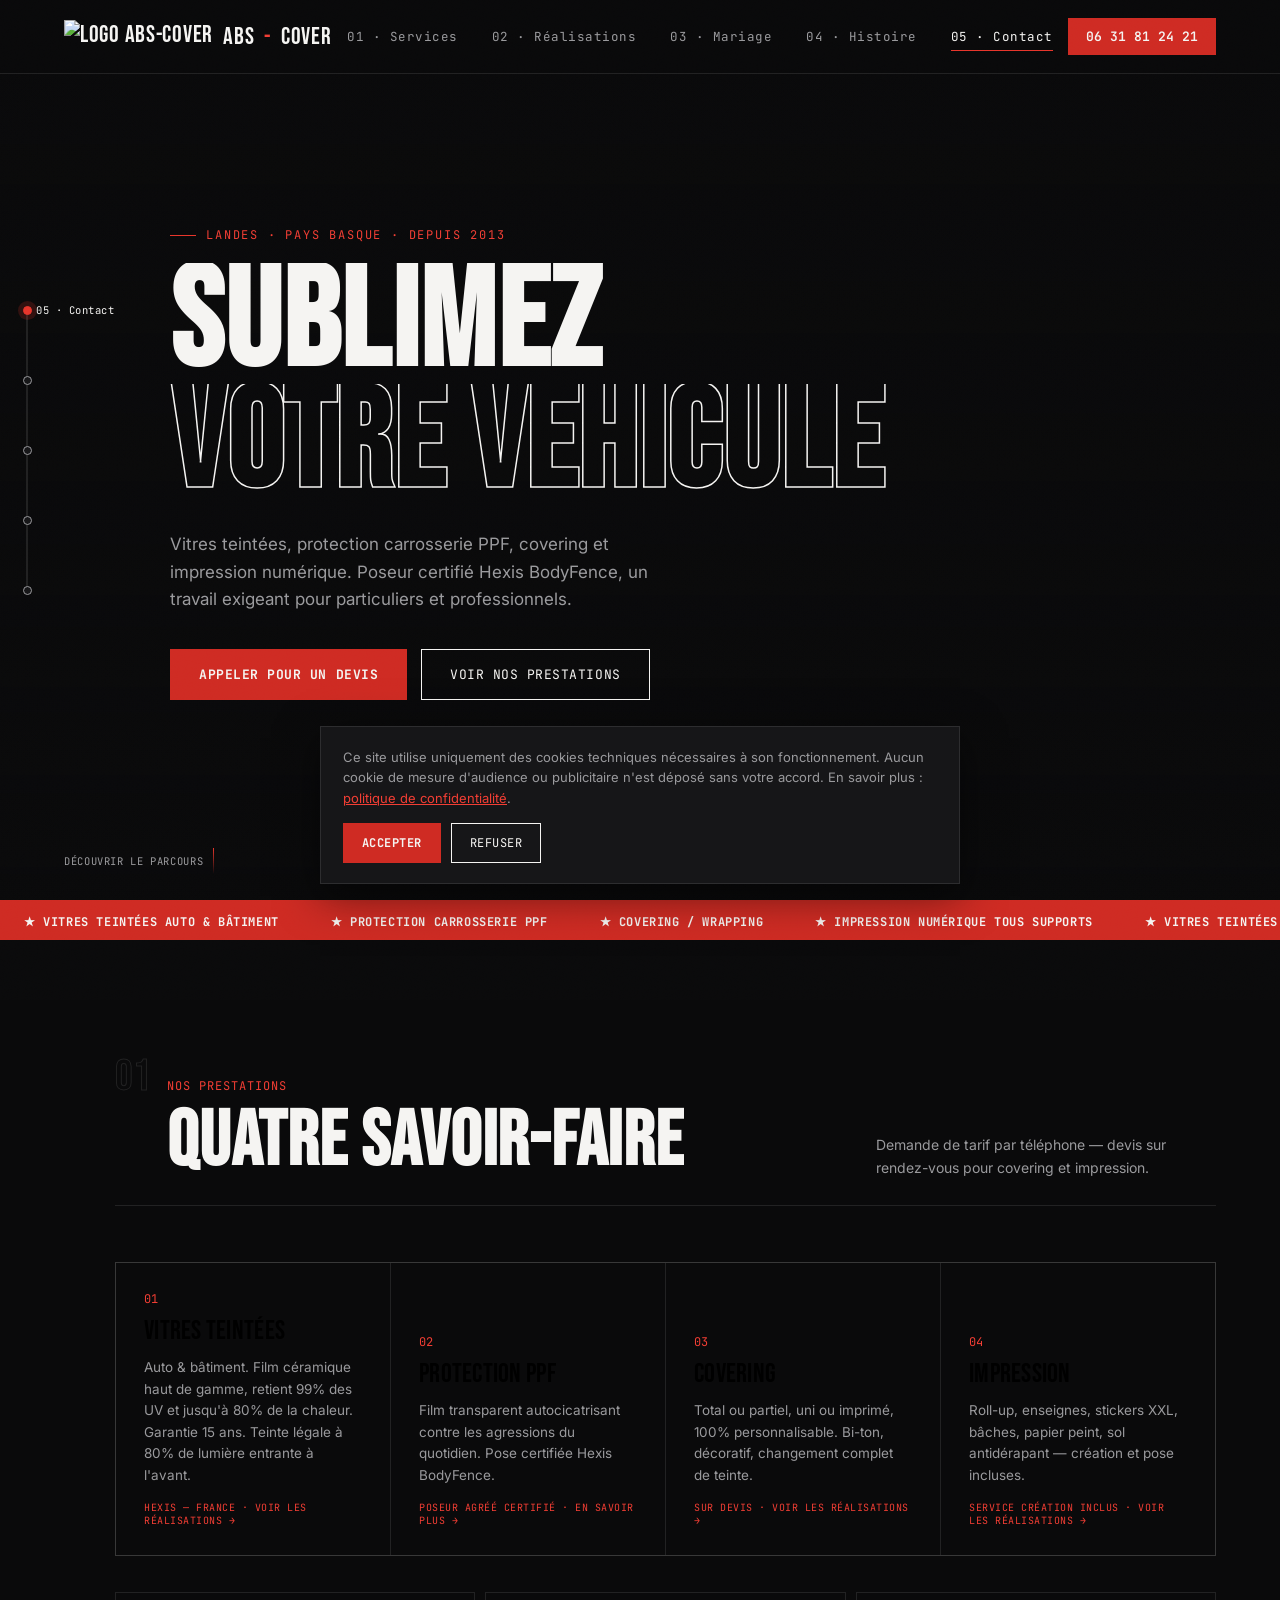
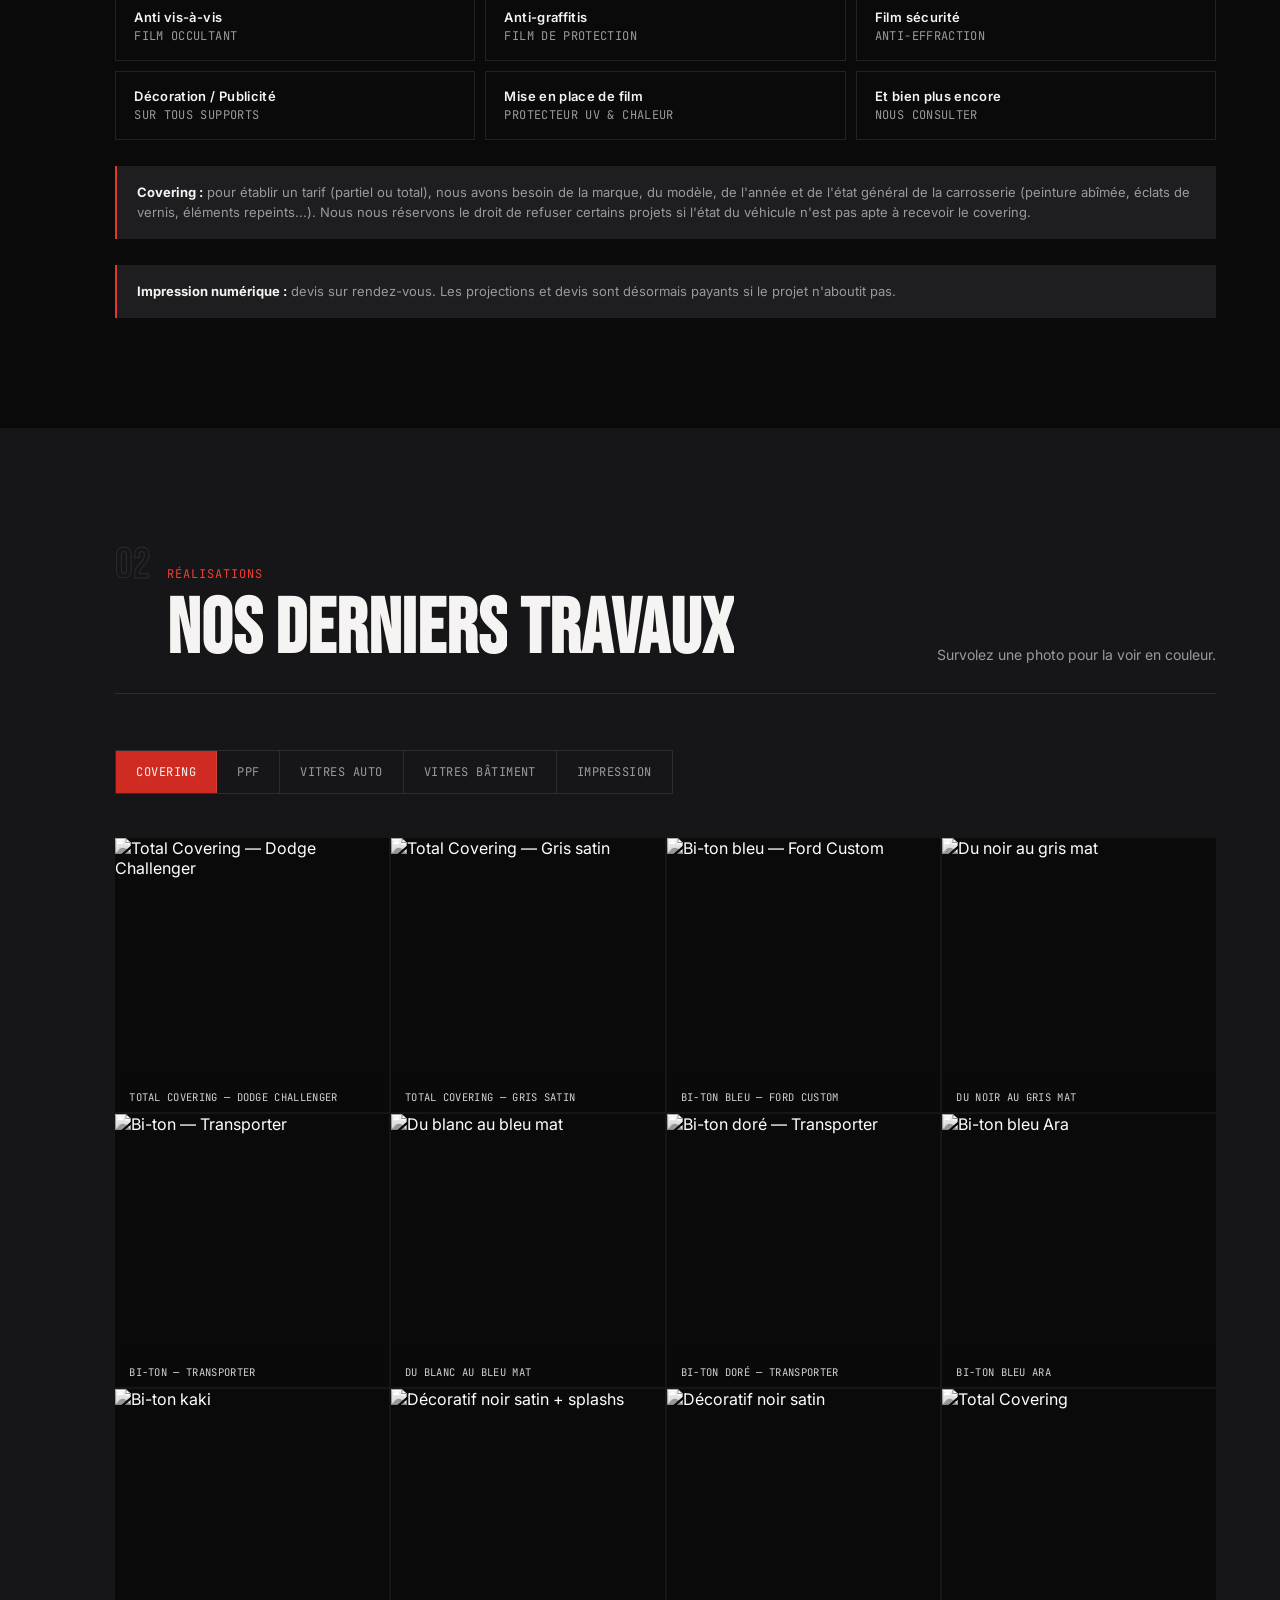
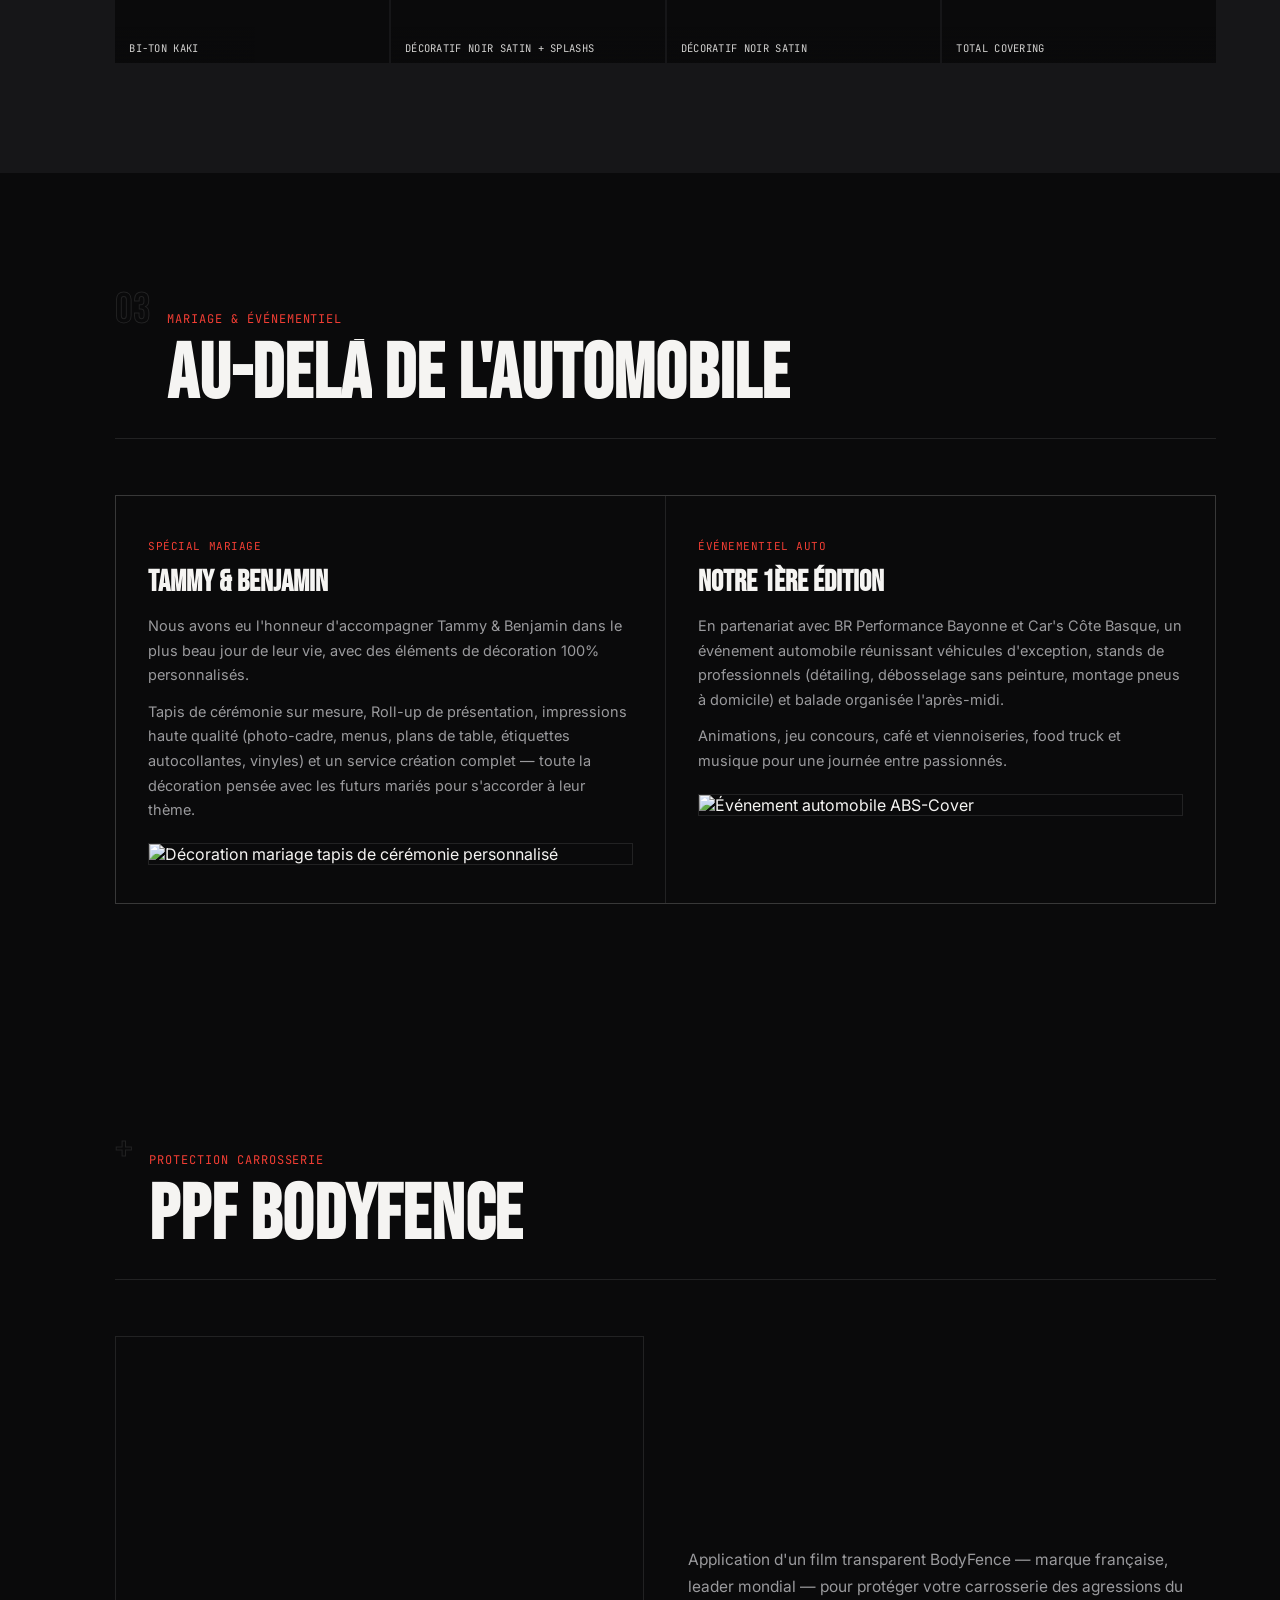
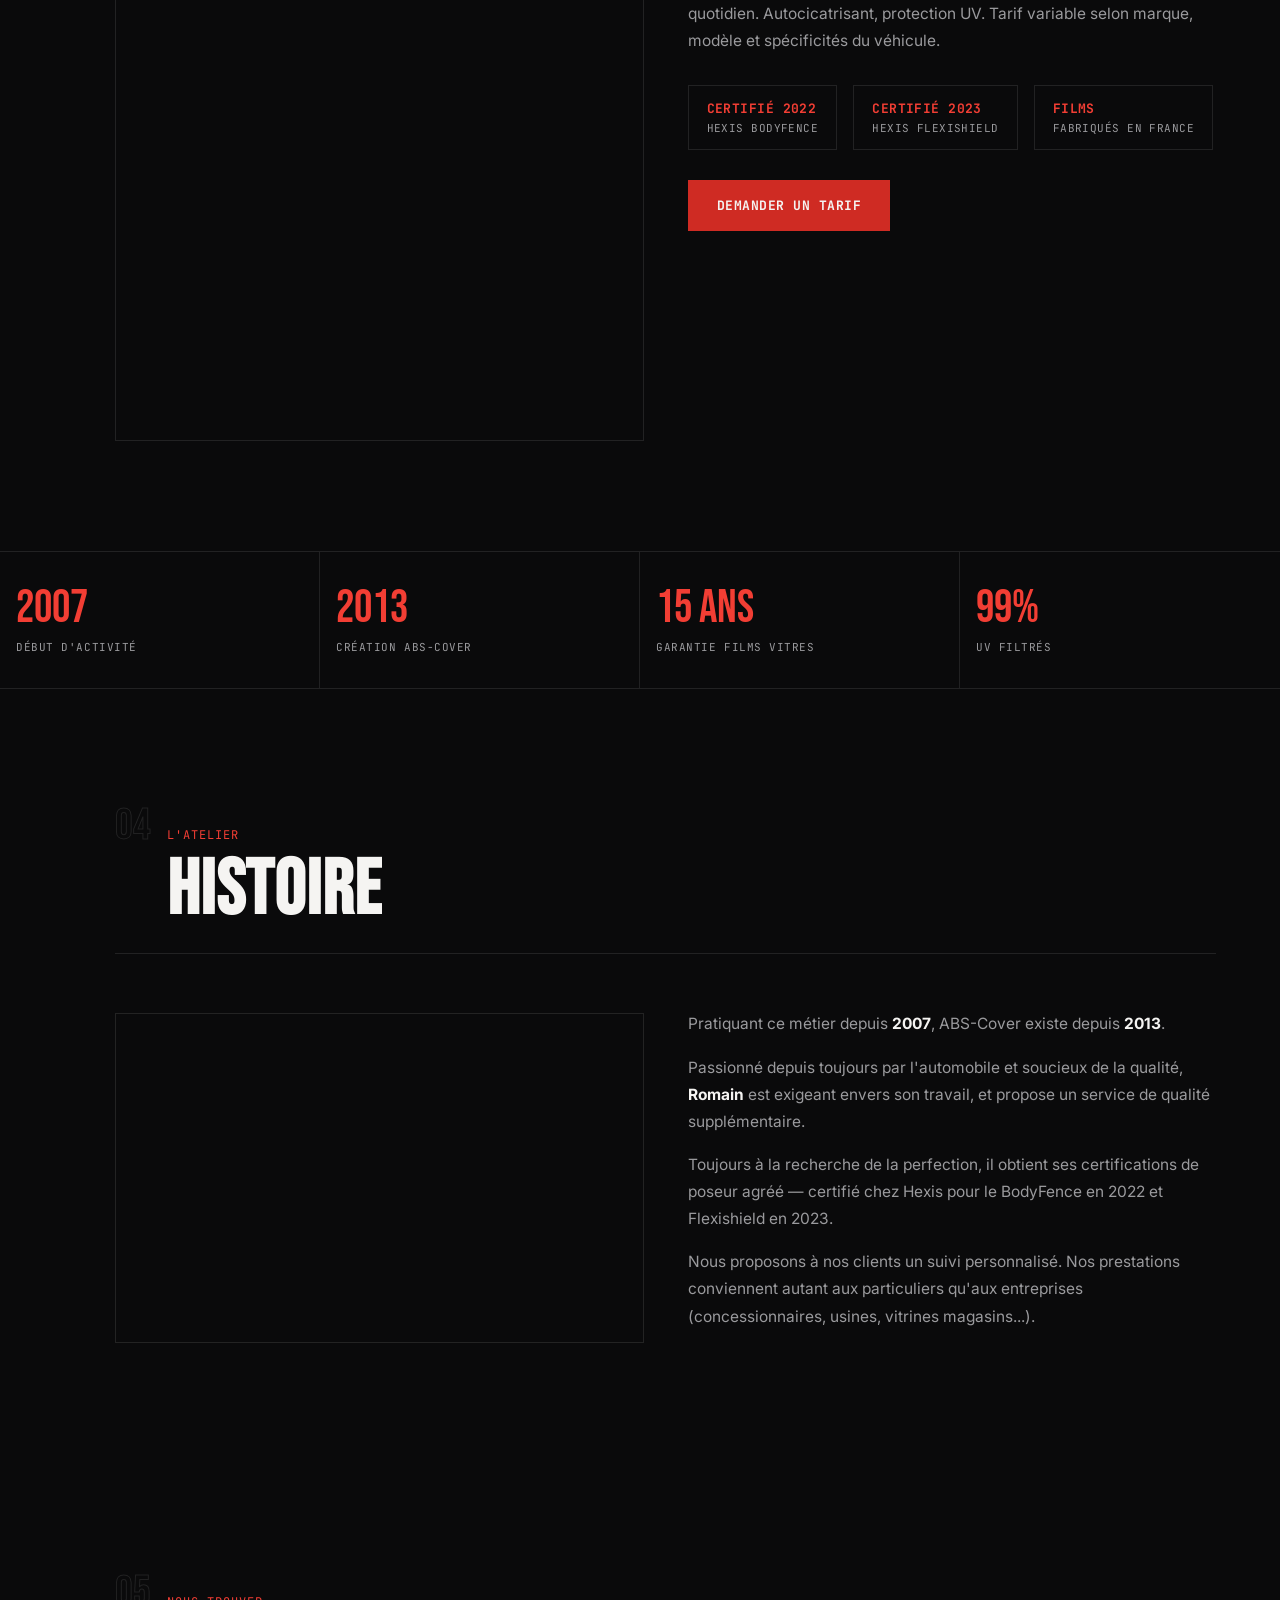
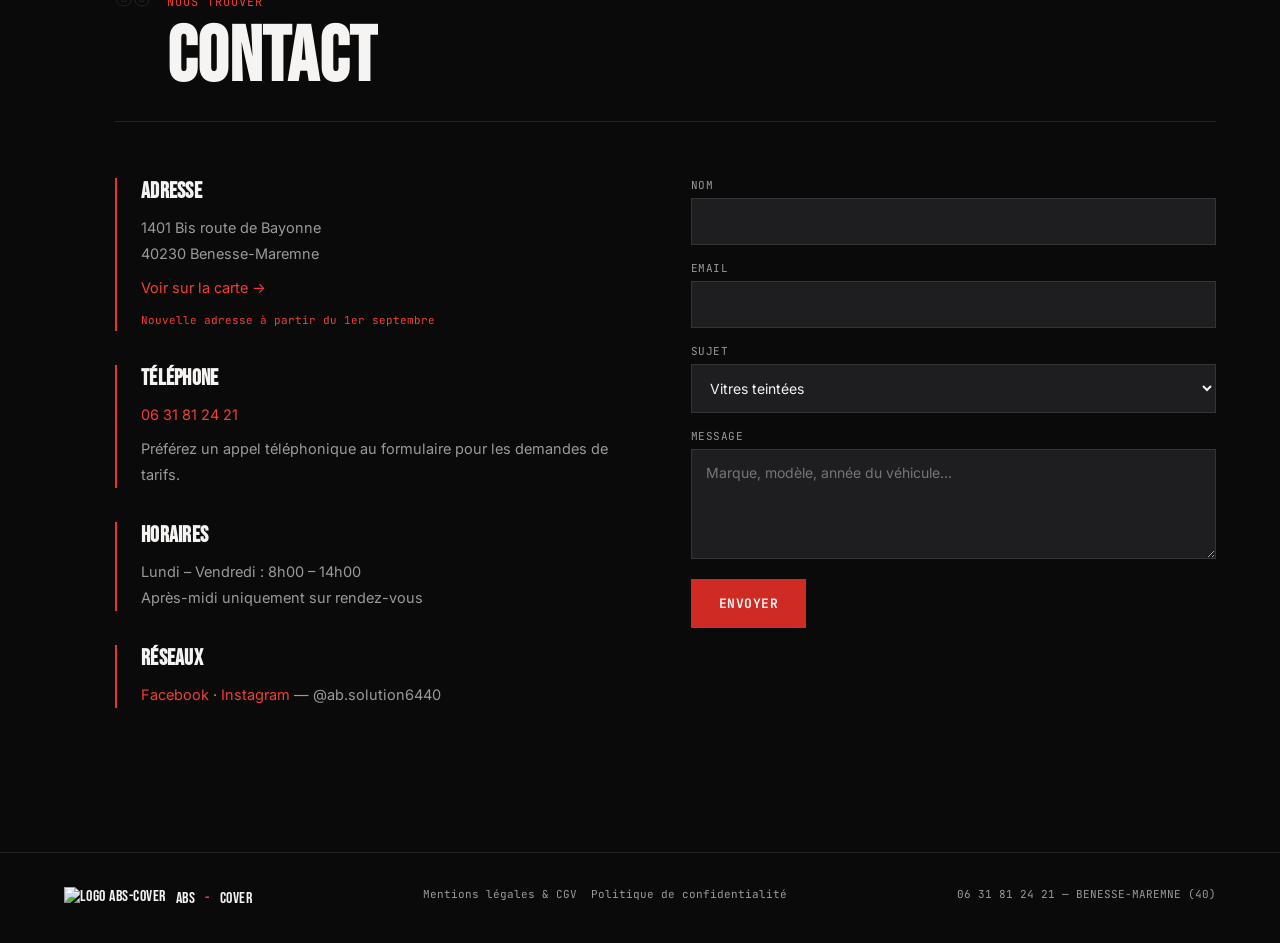
==== index.html @ 4df61b78 "Durcit la lightbox contre un index corrompu (trouve via test d'intrusion Test actif mene sur le site" ====
<!DOCTYPE html>
<html lang="fr">
<head>
<meta charset="UTF-8">
<meta name="viewport" content="width=device-width, initial-scale=1.0">
<title>ABS-Cover — Vitres teintées, PPF, Covering | Pays Basque & Landes</title>
<meta name="description" content="Vitres teintées auto & bâtiment, protection carrosserie PPF certifiée Hexis BodyFence, covering et impression numérique à Benesse-Maremne. Devis par téléphone au 06 31 81 24 21.">

<!-- Favicons — logo ABS-Cover redimensionné via le CDN Wix existant -->
<link rel="icon" type="image/png" sizes="32x32" href="https://static.wixstatic.com/media/81cf68_ae1e26dc3cd947c29bb7d9cc4702fef4~mv2.png/v1/fill/w_32,h_32,q_90,enc_avif,quality_auto/favicon-32.png">
<link rel="icon" type="image/png" sizes="16x16" href="https://static.wixstatic.com/media/81cf68_ae1e26dc3cd947c29bb7d9cc4702fef4~mv2.png/v1/fill/w_16,h_16,q_90,enc_avif,quality_auto/favicon-16.png">
<link rel="apple-touch-icon" sizes="180x180" href="https://static.wixstatic.com/media/81cf68_ae1e26dc3cd947c29bb7d9cc4702fef4~mv2.png/v1/fill/w_180,h_180,q_90,enc_avif,quality_auto/apple-touch-icon.png">
<link rel="shortcut icon" href="https://static.wixstatic.com/media/81cf68_ae1e26dc3cd947c29bb7d9cc4702fef4~mv2.png/v1/fill/w_32,h_32,q_90,enc_avif,quality_auto/favicon-32.png">

<!-- Open Graph / partage réseaux sociaux -->
<meta property="og:type" content="website">
<meta property="og:site_name" content="ABS-Cover">
<meta property="og:title" content="ABS-Cover — Vitres teintées, PPF, Covering | Pays Basque & Landes">
<meta property="og:description" content="Vitres teintées auto & bâtiment, protection carrosserie PPF certifiée Hexis BodyFence, covering et impression numérique à Benesse-Maremne.">
<meta property="og:image" content="https://static.wixstatic.com/media/81cf68_bcb078de360f4faebc8554a7d84950ea~mv2.jpg/v1/fill/w_1200,h_630,q_80,enc_avif,quality_auto/81cf68_bcb078de360f4faebc8554a7d84950ea~mv2.jpg">
<meta property="og:url" content="https://www.abs-cover.com/">
<meta property="og:locale" content="fr_FR">
<meta name="twitter:card" content="summary_large_image">
<meta name="twitter:title" content="ABS-Cover — Vitres teintées, PPF, Covering | Pays Basque & Landes">
<meta name="twitter:description" content="Vitres teintées auto & bâtiment, protection carrosserie PPF certifiée Hexis BodyFence, covering et impression numérique à Benesse-Maremne.">
<meta name="twitter:image" content="https://static.wixstatic.com/media/81cf68_bcb078de360f4faebc8554a7d84950ea~mv2.jpg/v1/fill/w_1200,h_630,q_80,enc_avif,quality_auto/81cf68_bcb078de360f4faebc8554a7d84950ea~mv2.jpg">

<link rel="preconnect" href="https://fonts.googleapis.com">
<link href="https://fonts.googleapis.com/css2?family=Bebas+Neue&family=Inter:wght@400;500;600;700;800&family=JetBrains+Mono:wght@400;500&display=swap" rel="stylesheet">

<!-- PWA — installable sur l'écran d'accueil (utile pour les clients réguliers) -->
<link rel="manifest" href="manifest.json">
<meta name="theme-color" content="#0a0a0b">
<meta name="apple-mobile-web-app-capable" content="yes">
<meta name="apple-mobile-web-app-status-bar-style" content="black-translucent">
<meta name="apple-mobile-web-app-title" content="ABS-Cover">

<!-- Données structurées — fiche entreprise exploitable par Google -->
<script type="application/ld+json">
{
  "@context": "https://schema.org",
  "@type": "AutomotiveBusiness",
  "name": "ABS-Cover",
  "image": "https://static.wixstatic.com/media/81cf68_bcb078de360f4faebc8554a7d84950ea~mv2.jpg",
  "url": "https://www.abs-cover.com/",
  "telephone": "+33631812421",
  "description": "Vitres teintées auto & bâtiment, protection carrosserie PPF certifiée Hexis BodyFence, covering et impression numérique à Benesse-Maremne.",
  "address": {
    "@type": "PostalAddress",
    "streetAddress": "1401 Bis route de Bayonne",
    "addressLocality": "Benesse-Maremne",
    "postalCode": "40230",
    "addressCountry": "FR"
  },
  "openingHoursSpecification": [
    {
      "@type": "OpeningHoursSpecification",
      "dayOfWeek": ["Monday", "Tuesday", "Wednesday", "Thursday", "Friday"],
      "opens": "08:00",
      "closes": "14:00"
    }
  ],
  "sameAs": [
    "https://www.facebook.com/Ab.solution6440",
    "https://www.instagram.com/ab.solution6440/"
  ]
}
</script>

<style>
  :root{
    --black:#0a0a0b; --carbon:#161618; --panel:#1e1e21;
    --white:#f5f4f2; --grey:#9a9a9d;
    --line:rgba(245,244,242,0.1);
    --accent:#e8352b;
    /* Variantes WCAG AA (4.5:1) du rouge de marque, pour le texte et les
       fonds pleins où #e8352b seul est trop clair/trop sombre selon le cas. */
    --accent-text:#f23e34;
    --accent-solid:#cf2b23;
  }
  *{margin:0;padding:0;box-sizing:border-box;}
  html{scroll-behavior:smooth;}
  body{background:var(--black); color:var(--white); font-family:'Inter',sans-serif; -webkit-font-smoothing:antialiased;}
  ::selection{background:var(--accent); color:var(--white);}
  img{display:block; max-width:100%;}
  .mono{font-family:'JetBrains Mono',monospace;}

  header{
    position:fixed; top:0; left:0; right:0; z-index:100;
    display:flex; justify-content:space-between; align-items:center;
    padding:18px 5%; background:rgba(10,10,11,0.85); backdrop-filter:blur(10px);
    border-bottom:1px solid var(--line);
  }
  .logo{font-family:'Bebas Neue',sans-serif; font-size:24px; letter-spacing:0.03em; color:var(--white); text-transform:uppercase; display:flex; align-items:center; gap:10px;}
  .logo img{height:34px; width:auto; display:block;}
  .logo span{color:var(--accent-text);}
  nav{display:none; gap:6px; align-items:center;}
  nav a{color:var(--grey); text-decoration:none; font-size:12.5px; font-family:'JetBrains Mono',monospace; letter-spacing:0.04em; padding:8px 14px; position:relative; transition:color .2s ease;}
  nav a::after{content:''; position:absolute; left:14px; right:14px; bottom:2px; height:1px; background:var(--accent); transform:scaleX(0); transition:transform .25s ease; transform-origin:left;}
  nav a:hover{color:var(--white);}
  nav a.active{color:var(--white);}
  nav a.active::after{transform:scaleX(1);}
  @media(min-width:860px){nav{display:flex;}}
  .call-btn{font-family:'JetBrains Mono',monospace; font-size:13px; text-decoration:none; color:var(--white); background:var(--accent-solid); padding:10px 18px; font-weight:600; display:inline-flex; align-items:center; gap:8px;}
  .call-icon{display:none; width:16px; height:16px; flex-shrink:0;}

  /* ===== ROUTE / PARCOURS — rail vertical fixe ===== */
  .route-rail{
    position:fixed; left:26px; top:50%; transform:translateY(-50%); z-index:90;
    display:none; flex-direction:column; align-items:center; gap:0;
  }
  @media(min-width:1080px){.route-rail{display:flex;}}
  .route-track{position:relative; width:2px; height:280px; background:var(--line);}
  .route-fill{position:absolute; top:0; left:0; width:2px; height:0%; background:var(--accent); transition:height .1s linear;}
  .route-stop{
    position:absolute; left:50%; transform:translate(-50%,-50%); width:34px; height:34px;
    display:flex; align-items:center; justify-content:center; z-index:2; cursor:pointer; border:none; background:none; padding:0;
  }
  .route-stop .dot{width:9px; height:9px; border-radius:50%; background:var(--carbon); border:1.5px solid var(--grey); transition:all .3s ease;}
  .route-stop:hover .dot{border-color:var(--white);}
  .route-stop.active .dot{background:var(--accent); border-color:var(--accent); box-shadow:0 0 0 5px rgba(232,53,43,0.18);}
  .route-label{
    position:absolute; left:26px; top:50%; transform:translateY(-50%); white-space:nowrap;
    font-family:'JetBrains Mono',monospace; font-size:10.5px; color:var(--grey); letter-spacing:0.05em;
    opacity:0; transition:opacity .25s ease;
  }
  .route-stop.active .route-label{opacity:1; color:var(--white);}
  .route-stop:nth-child(1){top:0%;} .route-stop:nth-child(2){top:25%;} .route-stop:nth-child(3){top:50%;} .route-stop:nth-child(4){top:75%;} .route-stop:nth-child(5){top:100%;}

  /* ===== HERO — Ken Burns ===== */
  .hero{
    min-height:100vh; position:relative; display:flex; align-items:flex-end; overflow:hidden;
  }
  .hero-bg{
    position:absolute; inset:-4%; z-index:0;
    background-image:linear-gradient(180deg, rgba(10,10,11,0.15) 0%, rgba(10,10,11,0.55) 60%, rgba(10,10,11,0.98) 100%),
      url('https://static.wixstatic.com/media/81cf68_bcb078de360f4faebc8554a7d84950ea~mv2.jpg/v1/fill/w_1600,h_1000,q_80,enc_avif,quality_auto/81cf68_bcb078de360f4faebc8554a7d84950ea~mv2.jpg');
    background-size:cover; background-position:center 38%;
    animation:kenburns 26s ease-in-out infinite alternate;
    will-change:transform;
  }
  @keyframes kenburns{from{transform:scale(1);} to{transform:scale(1.09);}}
  .hero-content{position:relative; z-index:3; padding:0 5% 90px; width:100%;}
  .hero-eyebrow{font-family:'JetBrains Mono',monospace; font-size:12px; color:var(--accent-text); letter-spacing:0.15em; text-transform:uppercase; margin-bottom:20px; display:flex; align-items:center; gap:10px;}
  .hero-eyebrow::before{content:''; width:26px; height:1px; background:var(--accent);}
  h1{font-family:'Bebas Neue',sans-serif; font-size:clamp(56px,11vw,150px); line-height:0.86; letter-spacing:0.01em; max-width:960px; overflow:hidden;}
  h1 .line{display:block; overflow:hidden;}
  h1 .line span{display:block; transform:translateY(110%); animation:riseUp 0.9s cubic-bezier(.16,.8,.3,1) forwards;}
  h1 .line:nth-child(2) span{animation-delay:0.14s; color:transparent; -webkit-text-stroke:1.5px var(--white);}
  @keyframes riseUp{to{transform:translateY(0);}}
  .hero-sub{font-size:17px; color:var(--grey); max-width:480px; margin-top:26px; line-height:1.6; opacity:0; animation:fadeUp .8s cubic-bezier(.16,.8,.3,1) forwards; animation-delay:0.5s;}
  .hero-actions{display:flex; gap:14px; margin-top:36px; flex-wrap:wrap; opacity:0; animation:fadeUp .8s cubic-bezier(.16,.8,.3,1) forwards; animation-delay:0.68s;}
  @keyframes fadeUp{from{opacity:0; transform:translateY(16px);} to{opacity:1; transform:none;}}
  .scroll-hint{position:absolute; bottom:26px; left:5%; z-index:3; display:flex; align-items:center; gap:10px; font-family:'JetBrains Mono',monospace; font-size:10.5px; color:var(--grey); text-transform:uppercase; letter-spacing:0.06em;}
  .scroll-hint::after{content:''; width:1px; height:26px; background:linear-gradient(var(--accent), transparent);}

  .btn{font-family:'JetBrains Mono',monospace; font-size:13px; letter-spacing:0.04em; text-transform:uppercase; padding:16px 28px; text-decoration:none; display:inline-block; border:1px solid var(--white); color:var(--white); transition:all .2s ease;}
  .btn.fill{background:var(--accent-solid); border-color:var(--accent-solid); color:var(--white); font-weight:700;}
  .btn.fill:hover{background:var(--white); border-color:var(--white); color:var(--black);}
  .btn:not(.fill):hover{background:var(--white); color:var(--black);}

  .strip{background:var(--accent-solid); color:var(--white); overflow:hidden; white-space:nowrap;}
  .strip-track{display:inline-block; padding:10px 0; animation:scroll 20s linear infinite;}
  .strip-track span{font-family:'JetBrains Mono',monospace; font-weight:700; font-size:12px; letter-spacing:0.05em; margin:0 24px; text-transform:uppercase;}
  @keyframes scroll{from{transform:translateX(0);} to{transform:translateX(-50%);}}

  section{padding:110px 5% 110px 5%; scroll-margin-top:64px;}
  @media(min-width:1080px){section{padding-left:9%;}}
  .head-row{display:flex; justify-content:space-between; align-items:flex-end; gap:20px; flex-wrap:wrap; margin-bottom:56px; border-bottom:1px solid var(--line); padding-bottom:26px;}
  .kicker{font-family:'JetBrains Mono',monospace; font-size:12px; color:var(--accent-text); text-transform:uppercase; letter-spacing:0.08em; margin-bottom:12px; display:flex; align-items:center;}
  .step-tag{font-size:44px; font-family:'Bebas Neue',sans-serif; color:transparent; -webkit-text-stroke:1px var(--line); margin-right:16px; letter-spacing:0;}
  .head-row h2{font-family:'Bebas Neue',sans-serif; font-size:clamp(38px,6vw,80px); letter-spacing:0.01em; line-height:0.95;}
  /* Révélation mot par mot des titres de section — se déclenche en cascade
     avec le fondu du head-row (voir .reveal / .in-view), pas d'observer
     supplémentaire nécessaire. */
  .head-row h2 .word{display:inline-block; overflow:hidden; vertical-align:top;}
  .head-row h2 .word span{display:inline-block; transform:translateY(110%); transition:transform .7s cubic-bezier(.16,.8,.3,1);}
  .head-row.in-view h2 .word span{transform:translateY(0);}
  @media (prefers-reduced-motion: reduce){
    .head-row h2 .word span{transform:none; transition:none;}
  }
  .head-row .sub{color:var(--grey); max-width:340px; font-size:14px; line-height:1.6;}

  /* SERVICES */
  .serv-grid{display:grid; grid-template-columns:1fr; gap:1px; background:var(--line); border:1px solid var(--line);}
  @media(min-width:760px){.serv-grid{grid-template-columns:repeat(4,1fr);}}
  .serv-card{background:var(--black); position:relative; min-height:280px; display:flex; flex-direction:column; justify-content:flex-end; padding:28px; isolation:isolate; overflow:hidden; width:100%; text-align:left; border:none; cursor:pointer; font-family:inherit;}
  .serv-card .sbg{position:absolute; inset:0; z-index:-2; background-size:cover; background-position:center; filter:grayscale(1) contrast(1.1) brightness(0.55); transition:filter .5s ease, transform .6s ease;}
  .serv-card:hover .sbg{filter:grayscale(0) contrast(1.05) brightness(0.6); transform:scale(1.05);}
  .serv-card::after{content:''; position:absolute; inset:0; z-index:-1; background:linear-gradient(180deg, rgba(10,10,11,0.1), rgba(10,10,11,0.9));}
  .serv-num{font-family:'JetBrains Mono',monospace; color:var(--accent-text); font-size:12px;}
  .serv-name{font-family:'Bebas Neue',sans-serif; font-size:27px; letter-spacing:0.01em; margin-top:8px;}
  .serv-card p{color:var(--grey); font-size:13.5px; line-height:1.6; margin-top:10px;}
  .serv-tag{font-family:'JetBrains Mono',monospace; font-size:10px; color:var(--accent-text); text-transform:uppercase; letter-spacing:0.05em; margin-top:14px; display:block;}

  /* GALLERY — tabs + duotone qui se révèle en couleur au survol */
  .gallery{background:var(--carbon);}
  .gtabs{display:flex; flex-wrap:wrap; gap:0; margin-bottom:44px; border:1px solid var(--line); width:fit-content;}
  .gtab{font-family:'JetBrains Mono',monospace; font-size:12px; letter-spacing:0.04em; padding:13px 20px; background:none; color:var(--grey); border:none; border-right:1px solid var(--line); text-transform:uppercase; cursor:pointer;}
  .gtab:last-child{border-right:none;}
  .gtab.active{background:var(--accent-solid); color:var(--white);}
  .gtab:hover:not(.active){color:var(--white); background:rgba(245,244,242,0.05);}
  .g-grid{display:grid; grid-template-columns:repeat(2,1fr); gap:2px; transition:opacity .2s ease;}
  @media(min-width:700px){.g-grid{grid-template-columns:repeat(4,1fr);}}
  .g-item{position:relative; aspect-ratio:1; overflow:hidden; background:var(--black); isolation:isolate; cursor:pointer;}
  .g-item img{width:100%; height:100%; object-fit:cover; filter:grayscale(1) contrast(1.15); transition:filter .5s ease, transform .5s ease;}
  .g-item:hover img{filter:grayscale(0) contrast(1.05); transform:scale(1.06);}
  .g-item .g-label{position:absolute; bottom:0; left:0; right:0; padding:14px; background:linear-gradient(0deg, rgba(10,10,11,0.92), transparent); font-family:'JetBrains Mono',monospace; font-size:10.5px; color:var(--white); text-transform:uppercase; letter-spacing:0.03em; transform:translateY(6px); opacity:0.85; transition:transform .3s ease;}
  .g-item:hover .g-label{transform:translateY(0); opacity:1;}

  /* PPF */
  .ppf{display:grid; grid-template-columns:1fr; gap:44px;}
  @media(min-width:900px){.ppf{grid-template-columns:1fr 1fr; align-items:center;}}
  .ppf-photo{aspect-ratio:3/4; background-size:cover; background-position:center; border:1px solid var(--line);}
  .cert-row{display:flex; gap:16px; margin-top:30px; flex-wrap:wrap;}
  .cert{border:1px solid var(--line); padding:14px 18px; font-family:'JetBrains Mono',monospace; font-size:11px; color:var(--grey); text-transform:uppercase; letter-spacing:0.04em;}
  .cert b{color:var(--accent-text); display:block; font-size:13px; margin-bottom:4px;}

  /* HISTOIRE */
  .histoire{display:grid; grid-template-columns:1fr; gap:44px;}
  @media(min-width:900px){.histoire{grid-template-columns:1fr 1fr; align-items:center;}}
  .histoire-photo{aspect-ratio:16/10; background-size:cover; background-position:center; border:1px solid var(--line); filter:grayscale(0.3) contrast(1.05);}
  .histoire p{color:var(--grey); font-size:15.5px; line-height:1.75; margin-bottom:16px;}
  .histoire p b{color:var(--white);}

  /* STATS */
  .stats{display:grid; grid-template-columns:repeat(2,1fr); border-top:1px solid var(--line); border-bottom:1px solid var(--line);}
  @media(min-width:760px){.stats{grid-template-columns:repeat(4,1fr);}}
  .stat{padding:34px 5%; border-right:1px solid var(--line);}
  .stat:last-child{border-right:none;}
  .stat .num{font-family:'Bebas Neue',sans-serif; font-size:46px; color:var(--accent-text); line-height:1;}
  .stat .lbl{font-family:'JetBrains Mono',monospace; font-size:11px; color:var(--grey); text-transform:uppercase; letter-spacing:0.05em; margin-top:8px;}

  /* CONTACT */
  .contact-wrap{display:grid; grid-template-columns:1fr; gap:50px;}
  @media(min-width:900px){.contact-wrap{grid-template-columns:1fr 1fr;}}
  .contact-block{border-left:2px solid var(--accent); padding-left:24px; margin-bottom:34px;}
  .contact-block h3{font-family:'Bebas Neue',sans-serif; font-size:22px; letter-spacing:0.01em; margin-bottom:10px;}
  .contact-block p, .contact-block a{color:var(--grey); font-size:14.5px; line-height:1.8; text-decoration:none;}
  .contact-block a{color:var(--accent-text);}
  form{display:flex; flex-direction:column; gap:16px;}
  label{font-family:'JetBrains Mono',monospace; font-size:11px; text-transform:uppercase; letter-spacing:0.05em; color:var(--grey); display:block; margin-bottom:6px;}
  input, select, textarea{width:100%; border:1px solid var(--line); background:var(--panel); padding:14px; font-family:'Inter',sans-serif; font-size:14px; color:var(--white);}
  input:focus, textarea:focus{outline:1px solid var(--accent);}
  textarea{resize:vertical; min-height:110px;}

  .wed{display:grid; grid-template-columns:1fr; gap:1px; background:var(--line); border:1px solid var(--line);}
  @media(min-width:860px){.wed{grid-template-columns:1fr 1fr;}}
  .wed-card{background:var(--black); padding:38px 32px;}
  .wed-card img{width:100%; border:1px solid var(--line); margin-top:20px; filter:grayscale(0.15);}
  .wed-tag{font-family:'JetBrains Mono',monospace; font-size:11px; color:var(--accent-text); text-transform:uppercase; letter-spacing:0.05em;}
  .wed-card h3{font-family:'Bebas Neue',sans-serif; font-size:30px; margin:10px 0 14px;}
  .wed-card p{color:var(--grey); font-size:14.5px; line-height:1.7; margin-bottom:12px;}

  .note{border-left:2px solid var(--accent); padding:16px 20px; margin-top:26px; background:var(--panel); font-size:13px; color:var(--grey); line-height:1.6;}
  .note b{color:var(--white);}

  .extra-list{display:grid; grid-template-columns:1fr; gap:10px; margin-top:36px;}
  @media(min-width:700px){.extra-list{grid-template-columns:repeat(3,1fr);}}
  .extra-item{border:1px solid var(--line); padding:16px 18px; font-family:'JetBrains Mono',monospace; font-size:12px; color:var(--grey); text-transform:uppercase; letter-spacing:0.03em;}
  .extra-item b{color:var(--white); display:block; font-size:13px; margin-bottom:3px; text-transform:none; font-family:'Inter',sans-serif; font-weight:600;}

  footer{background:var(--black); padding:34px 5%; display:flex; justify-content:space-between; flex-wrap:wrap; gap:10px; font-family:'JetBrains Mono',monospace; font-size:11px; color:var(--grey); border-top:1px solid var(--line);}

  .reveal{opacity:0; transform:translateY(28px); transition:opacity .7s cubic-bezier(.16,.8,.3,1), transform .7s cubic-bezier(.16,.8,.3,1);}
  .reveal.in-view{opacity:1; transform:none;}

  @media (prefers-reduced-motion: reduce){
    .hero-bg{animation:none;}
    h1 .line span, .hero-sub, .hero-actions{animation:none; opacity:1; transform:none;}
    .reveal{opacity:1; transform:none; transition:none;}
  }

  /* ===== Adaptation tactile : le survol n'existe pas au doigt, donc pas de duotone caché ===== */
  @media (pointer: coarse){
    .g-item img{filter:none;}
    .g-item .g-label{transform:none; opacity:1;}
    .serv-card .sbg{filter:grayscale(0) contrast(1.05) brightness(0.55);}
  }

  /* ===== NAVIGATION MOBILE — hamburger + panneau plein écran ===== */
  .burger{display:flex; align-items:center; justify-content:center; width:38px; height:38px; background:none; border:1px solid var(--line); color:var(--white); cursor:pointer;}
  .burger svg{width:16px; height:16px;}
  @media(min-width:860px){.burger{display:none;}}
  .header-actions{display:flex; gap:10px; align-items:center; flex-shrink:0;}
  /* Sous 400px, le numéro en toutes lettres + le logo + le burger ne tiennent
     plus sur une ligne : le bouton d'appel devient une icône seule (taille
     fixe, comme le burger) plutôt que de rétrécir le texte jusqu'à l'illisible
     ou risquer de couper le logo. */
  @media(max-width:400px){
    header{padding:14px 4%;}
    .header-actions{gap:8px;}
    .call-btn{padding:0; width:38px; height:38px; justify-content:center;}
    .call-icon{display:block;}
    .call-text{display:none;}
    .logo{font-size:18px;}
    .logo img{height:26px;}
    .burger{flex-shrink:0;}
  }

  .mobile-panel{
    position:fixed; inset:0; z-index:200; background:var(--black);
    display:flex; flex-direction:column; padding:90px 8% 40px;
    transform:translateX(100%); transition:transform .35s cubic-bezier(.16,.8,.3,1);
  }
  .mobile-panel.open{transform:translateX(0);}
  .mobile-panel a{
    font-family:'Bebas Neue',sans-serif; font-size:34px; color:var(--white); text-decoration:none;
    padding:16px 0; border-bottom:1px solid var(--line); display:flex; align-items:center; gap:16px;
  }
  .mobile-panel a .n{font-family:'JetBrains Mono',monospace; font-size:14px; color:var(--accent-text);}
  .mobile-panel a.active{color:var(--accent-text);}
  .mobile-close{position:absolute; top:18px; right:5%; width:38px; height:38px; background:none; border:1px solid var(--line); color:var(--white); font-size:20px; cursor:pointer;}
  .mobile-panel .call-btn{margin-top:auto; text-align:center;}
  @media(min-width:860px){.mobile-panel{display:none;}}

  /* ===== NAVIGATION MOBILE — barre d'onglets fixe en bas ===== */
  .tabbar{
    display:flex; position:fixed; bottom:0; left:0; right:0; z-index:95;
    background:rgba(10,10,11,0.94); backdrop-filter:blur(10px); border-top:1px solid var(--line);
    padding-bottom:env(safe-area-inset-bottom, 0);
  }
  @media(min-width:860px){.tabbar{display:none;}}
  .tabbar button{
    flex:1; background:none; border:none; color:var(--grey); padding:11px 4px 9px;
    display:flex; flex-direction:column; align-items:center; gap:4px; cursor:pointer;
    font-family:'JetBrains Mono',monospace; font-size:9.5px; text-transform:uppercase; letter-spacing:0.02em;
    position:relative;
  }
  .tabbar button .tick{width:4px; height:4px; border-radius:50%; background:transparent; transition:background .2s ease;}
  .tabbar button.active{color:var(--white);}
  .tabbar button.active .tick{background:var(--accent);}
  body{padding-bottom:56px;}
  @media(min-width:860px){body{padding-bottom:0;}}

  /* ===== LIGHTBOX ===== */
  .lightbox{
    position:fixed; inset:0; z-index:300; background:rgba(10,10,11,0.96);
    display:flex; align-items:center; justify-content:center; padding:24px;
    opacity:0; pointer-events:none; transition:opacity .25s ease;
  }
  .lightbox.open{opacity:1; pointer-events:auto;}
  .lightbox img{max-width:min(90vw, 1100px); max-height:76vh; width:auto; height:auto; border:1px solid var(--line); object-fit:contain;}
  .lightbox-caption{position:absolute; bottom:8%; left:0; right:0; text-align:center; font-family:'JetBrains Mono',monospace; font-size:12px; color:var(--grey); text-transform:uppercase; letter-spacing:0.04em;}
  .lightbox-close{position:absolute; top:24px; right:24px; width:44px; height:44px; background:none; border:1px solid var(--line); color:var(--white); font-size:20px; cursor:pointer;}
  .lightbox-nav{position:absolute; top:50%; transform:translateY(-50%); width:48px; height:48px; background:rgba(245,244,242,0.06); border:1px solid var(--line); color:var(--white); font-size:22px; cursor:pointer; display:flex; align-items:center; justify-content:center;}
  .lightbox-nav:hover{background:var(--accent); border-color:var(--accent);}
  .lightbox-prev{left:16px;} .lightbox-next{right:16px;}
  @media(max-width:640px){
    .lightbox-nav{width:40px; height:40px; font-size:18px;}
    .lightbox-close{width:38px; height:38px; top:14px; right:14px;}
  }

  /* ===== PRELOADER ===== */
  body.loading{overflow:hidden; height:100vh;}
  .preloader{
    position:fixed; inset:0; z-index:500; background:var(--black);
    display:flex; flex-direction:column; align-items:center; justify-content:center;
    transition:opacity .6s cubic-bezier(.16,.8,.3,1), visibility .6s cubic-bezier(.16,.8,.3,1);
  }
  .preloader.hide{opacity:0; visibility:hidden; pointer-events:none;}
  .preloader-logo{
    font-family:'Bebas Neue',sans-serif; font-size:clamp(38px,7vw,64px);
    letter-spacing:0.04em; color:var(--white); text-transform:uppercase; position:relative;
  }
  .preloader-logo span{color:var(--accent-text);}
  .preloader-track{position:relative; width:180px; height:2px; background:var(--line); margin-top:22px; overflow:hidden;}
  .preloader-bar{position:absolute; top:0; left:0; height:100%; width:0%; background:var(--accent); transition:width .2s ease;}
  .preloader-pct{margin-top:12px; font-family:'JetBrains Mono',monospace; font-size:11px; color:var(--muted-pl,var(--grey)); letter-spacing:0.1em;}

  /* ===== GRAIN — texture de fond subtile sur toute la page ===== */
  .grain{
    position:fixed; inset:-100px; z-index:250; pointer-events:none; opacity:0.035; mix-blend-mode:overlay;
    background-image:url("data:image/svg+xml,%3Csvg xmlns='http://www.w3.org/2000/svg' width='80' height='80'%3E%3Cfilter id='n'%3E%3CfeTurbulence type='fractalNoise' baseFrequency='0.85' numOctaves='2' stitchTiles='stitch'/%3E%3C/filter%3E%3Crect width='100%25' height='100%25' filter='url(%23n)'/%3E%3C/svg%3E");
  }

  /* ===== CURSEUR PERSONNALISÉ (desktop uniquement) ===== */
  @media (pointer:fine){
    a, button, .serv-card, .g-item, .route-stop, .gtab{cursor:none;}
    .cursor-dot{
      position:fixed; top:0; left:0; width:6px; height:6px; background:var(--accent);
      border-radius:50%; pointer-events:none; z-index:400; transform:translate(-50%,-50%);
      opacity:0; transition:opacity .2s ease;
    }
    .cursor-ring{
      position:fixed; top:0; left:0; width:32px; height:32px; border:1px solid var(--accent);
      border-radius:50%; pointer-events:none; z-index:400; transform:translate(-50%,-50%);
      opacity:0; transition:width .25s cubic-bezier(.16,.8,.3,1), height .25s cubic-bezier(.16,.8,.3,1), background .25s ease, opacity .2s ease;
    }
    .cursor-ring.hover{width:54px; height:54px; background:rgba(232,53,43,0.1);}
  }
  @media (pointer:coarse){
    .cursor-dot, .cursor-ring{display:none;}
  }

  /* ===== TILT 3D sur les cartes de service ===== */
  @media (pointer:fine){
    .serv-card{transition:transform .15s ease-out; will-change:transform;}
  }

  @media (prefers-reduced-motion: reduce){
    .preloader{display:none;}
    .grain{display:none;}
    .cursor-dot, .cursor-ring{display:none;}
    a, button, .serv-card, .g-item, .route-stop, .gtab{cursor:auto;}
  }

  /* ===== FORMULAIRE — erreurs de validation ===== */
  .field{margin-bottom:0;}
  .field-error{
    display:none; color:var(--accent-text); font-family:'JetBrains Mono',monospace;
    font-size:11px; letter-spacing:0.02em; margin-top:6px;
  }
  .field.has-error input, .field.has-error select, .field.has-error textarea{
    border-color:var(--accent); box-shadow:0 0 0 1px var(--accent);
  }
  .field.has-error .field-error{display:block;}

  /* ===== FORMULAIRE — confirmation ===== */
  .form-confirm{
    display:none; border:1px solid var(--line); background:var(--panel);
    padding:36px 28px; text-align:left;
  }
  .form-confirm.show{display:block;}
  .form-confirm .fc-icon{
    width:44px; height:44px; border-radius:50%; background:var(--accent);
    color:var(--white); display:flex; align-items:center; justify-content:center;
    font-size:20px; margin-bottom:18px;
  }
  .form-confirm h3{font-family:'Bebas Neue',sans-serif; font-size:26px; letter-spacing:0.01em; margin-bottom:10px;}
  .form-confirm p{color:var(--grey); font-size:14px; line-height:1.7; margin-bottom:8px;}
  .form-confirm a{color:var(--accent-text);}
  .form-confirm .btn{margin-top:16px;}

  /* ===== BANDEAU COOKIES ===== */
  .cookie-banner{
    position:fixed; left:16px; right:16px; bottom:16px; z-index:350;
    max-width:640px; margin:0 auto;
    background:var(--carbon); border:1px solid var(--line);
    padding:20px 22px; box-shadow:0 12px 40px rgba(0,0,0,0.5);
    transform:translateY(140%); transition:transform .5s cubic-bezier(.16,.8,.3,1);
  }
  .cookie-banner.show{transform:translateY(0);}
  .cookie-banner p{color:var(--grey); font-size:13px; line-height:1.6; margin-bottom:14px;}
  .cookie-banner a{color:var(--accent-text); text-decoration:underline;}
  .cookie-actions{display:flex; gap:10px; flex-wrap:wrap;}
  .cookie-actions button{
    font-family:'JetBrains Mono',monospace; font-size:12px; letter-spacing:0.04em; text-transform:uppercase;
    padding:11px 18px; cursor:pointer; border:1px solid var(--white); background:none; color:var(--white);
  }
  .cookie-actions button.accept{background:var(--accent-solid); border-color:var(--accent-solid); font-weight:700;}
  .cookie-actions button:hover{opacity:0.85;}
  @media(max-width:860px){.cookie-banner{bottom:64px;}}
</style>
</head>
<body class="loading">

<div class="preloader" id="preloader">
  <div class="preloader-logo">ABS<span>-</span>COVER</div>
  <div class="preloader-track"><div class="preloader-bar" id="preloaderBar"></div></div>
  <div class="preloader-pct" id="preloaderPct">0%</div>
</div>

<div class="grain"></div>
<div class="cursor-ring" id="cursorRing"></div>
<div class="cursor-dot" id="cursorDot"></div>

<div class="cookie-banner" id="cookieBanner">
  <p>Ce site utilise uniquement des cookies techniques nécessaires à son fonctionnement. Aucun cookie de mesure d'audience ou publicitaire n'est déposé sans votre accord. En savoir plus : <a href="politique-de-confidentialite.html">politique de confidentialité</a>.</p>
  <div class="cookie-actions">
    <button class="accept" id="cookieAccept" type="button">Accepter</button>
    <button id="cookieRefuse" type="button">Refuser</button>
  </div>
</div>

<div class="route-rail" id="routeRail">
  <div class="route-track"><div class="route-fill" id="routeFill"></div></div>
  <button class="route-stop" data-target="services"><span class="dot"></span><span class="route-label">01 · Services</span></button>
  <button class="route-stop" data-target="realisations"><span class="dot"></span><span class="route-label">02 · Réalisations</span></button>
  <button class="route-stop" data-target="mariage"><span class="dot"></span><span class="route-label">03 · Mariage & Événement</span></button>
  <button class="route-stop" data-target="histoire"><span class="dot"></span><span class="route-label">04 · Histoire</span></button>
  <button class="route-stop" data-target="contact"><span class="dot"></span><span class="route-label">05 · Contact</span></button>
</div>

<header>
  <div class="logo"><img src="https://static.wixstatic.com/media/81cf68_ae1e26dc3cd947c29bb7d9cc4702fef4~mv2.png/v1/fill/w_120,h_133,q_90,enc_avif,quality_auto/81cf68_ae1e26dc3cd947c29bb7d9cc4702fef4~mv2.png" alt="Logo ABS-Cover">ABS<span>-</span>COVER</div>
  <nav>
    <a href="#services" data-nav="services">01 · Services</a>
    <a href="#realisations" data-nav="realisations">02 · Réalisations</a>
    <a href="#mariage" data-nav="mariage">03 · Mariage</a>
    <a href="#histoire" data-nav="histoire">04 · Histoire</a>
    <a href="#contact" data-nav="contact">05 · Contact</a>
  </nav>
  <div class="header-actions">
    <a class="call-btn" href="tel:0631812421" aria-label="Appeler ABS-Cover au 06 31 81 24 21">
      <svg class="call-icon" viewBox="0 0 24 24" fill="none" stroke="currentColor" stroke-width="2" stroke-linecap="round" stroke-linejoin="round" aria-hidden="true"><path d="M22 16.92v3a2 2 0 0 1-2.18 2 19.79 19.79 0 0 1-8.63-3.07 19.5 19.5 0 0 1-6-6 19.79 19.79 0 0 1-3.07-8.67A2 2 0 0 1 4.11 2h3a2 2 0 0 1 2 1.72c.127.96.361 1.903.7 2.81a2 2 0 0 1-.45 2.11L8.09 9.91a16 16 0 0 0 6 6l1.27-1.27a2 2 0 0 1 2.11-.45c.907.339 1.85.573 2.81.7A2 2 0 0 1 22 16.92z"/></svg>
      <span class="call-text">06 31 81 24 21</span>
    </a>
    <button class="burger" id="burgerBtn" aria-label="Ouvrir le menu" aria-expanded="false">
      <svg viewBox="0 0 24 24" fill="none" stroke="currentColor" stroke-width="2"><line x1="3" y1="6" x2="21" y2="6"/><line x1="3" y1="12" x2="21" y2="12"/><line x1="3" y1="18" x2="21" y2="18"/></svg>
    </button>
  </div>
</header>

<div class="mobile-panel" id="mobilePanel">
  <button class="mobile-close" id="mobileClose" aria-label="Fermer le menu">✕</button>
  <div class="logo" style="margin-bottom:20px;"><img src="https://static.wixstatic.com/media/81cf68_ae1e26dc3cd947c29bb7d9cc4702fef4~mv2.png/v1/fill/w_120,h_133,q_90,enc_avif,quality_auto/81cf68_ae1e26dc3cd947c29bb7d9cc4702fef4~mv2.png" alt="Logo ABS-Cover">ABS<span>-</span>COVER</div>
  <a href="#services" data-nav-mobile="services"><span class="n">01</span> Services</a>
  <a href="#realisations" data-nav-mobile="realisations"><span class="n">02</span> Réalisations</a>
  <a href="#mariage" data-nav-mobile="mariage"><span class="n">03</span> Mariage</a>
  <a href="#histoire" data-nav-mobile="histoire"><span class="n">04</span> Histoire</a>
  <a href="#contact" data-nav-mobile="contact"><span class="n">05</span> Contact</a>
  <a class="btn fill call-btn" href="tel:0631812421" style="font-family:'JetBrains Mono',monospace; font-size:15px; padding:16px;">Appeler : 06 31 81 24 21</a>
</div>

<div class="tabbar" id="tabbar">
  <button data-target="services"><span class="tick"></span>Services</button>
  <button data-target="realisations"><span class="tick"></span>Réal.</button>
  <button data-target="mariage"><span class="tick"></span>Mariage</button>
  <button data-target="histoire"><span class="tick"></span>Histoire</button>
  <button data-target="contact"><span class="tick"></span>Contact</button>
</div>

<div class="lightbox" id="lightbox">
  <button class="lightbox-close" id="lightboxClose" aria-label="Fermer">✕</button>
  <button class="lightbox-nav lightbox-prev" id="lightboxPrev" aria-label="Précédent">‹</button>
  <img id="lightboxImg" src="" alt="">
  <button class="lightbox-nav lightbox-next" id="lightboxNext" aria-label="Suivant">›</button>
  <div class="lightbox-caption" id="lightboxCaption"></div>
</div>

<section class="hero" id="accueil">
  <div class="hero-bg"></div>
  <div class="hero-content">
    <div class="hero-eyebrow">Landes · Pays Basque · depuis 2013</div>
    <h1><span class="line"><span>Sublimez</span></span><span class="line"><span>votre véhicule</span></span></h1>
    <p class="hero-sub">Vitres teintées, protection carrosserie PPF, covering et impression numérique. Poseur certifié Hexis BodyFence, un travail exigeant pour particuliers et professionnels.</p>
    <div class="hero-actions">
      <a class="btn fill" href="tel:0631812421">Appeler pour un devis</a>
      <a class="btn" href="#services">Voir nos prestations</a>
    </div>
  </div>
  <button class="scroll-hint" id="scrollHint" style="background:none; border:none; cursor:pointer;">Découvrir le parcours</button>
</section>

<div class="strip">
  <div class="strip-track">
    <span>★ VITRES TEINTÉES AUTO & BÂTIMENT</span>
    <span>★ PROTECTION CARROSSERIE PPF</span>
    <span>★ COVERING / WRAPPING</span>
    <span>★ IMPRESSION NUMÉRIQUE TOUS SUPPORTS</span>
    <span>★ VITRES TEINTÉES AUTO & BÂTIMENT</span>
    <span>★ PROTECTION CARROSSERIE PPF</span>
    <span>★ COVERING / WRAPPING</span>
    <span>★ IMPRESSION NUMÉRIQUE TOUS SUPPORTS</span>
  </div>
</div>

<section id="services">
  <div class="head-row">
    <div style="display:flex; align-items:baseline;"><span class="step-tag">01</span><div><span class="kicker">Nos prestations</span><h2>Quatre savoir-faire</h2></div></div>
    <p class="sub">Demande de tarif par téléphone — devis sur rendez-vous pour covering et impression.</p>
  </div>
  <div class="serv-grid">
    <button class="serv-card" data-goto="vitres-auto">
      <div class="sbg" style="background-image:url('https://static.wixstatic.com/media/81cf68_bcb078de360f4faebc8554a7d84950ea~mv2.jpg/v1/fill/w_700,h_600,q_75,enc_avif,quality_auto/81cf68_bcb078de360f4faebc8554a7d84950ea~mv2.jpg');"></div>
      <span class="serv-num mono">01</span>
      <div class="serv-name">Vitres teintées</div>
      <p>Auto & bâtiment. Film céramique haut de gamme, retient 99% des UV et jusqu'à 80% de la chaleur. Garantie 15 ans. Teinte légale à 80% de lumière entrante à l'avant.</p>
      <span class="serv-tag">Hexis — France · voir les réalisations →</span>
    </button>
    <button class="serv-card" data-goto-section="ppf">
      <div class="sbg" style="background-image:url('https://static.wixstatic.com/media/81cf68_5cd9948e121c4700b534f52cedf7e12f~mv2.jpg/v1/fill/w_700,h_600,q_75,enc_avif,quality_auto/81cf68_5cd9948e121c4700b534f52cedf7e12f~mv2.jpg');"></div>
      <span class="serv-num mono">02</span>
      <div class="serv-name">Protection PPF</div>
      <p>Film transparent autocicatrisant contre les agressions du quotidien. Pose certifiée Hexis BodyFence.</p>
      <span class="serv-tag">Poseur agréé certifié · en savoir plus →</span>
    </button>
    <button class="serv-card" data-goto="covering">
      <div class="sbg" style="background-image:url('https://static.wixstatic.com/media/81cf68_669c005a8495493383ac706070f9d03a~mv2.png/v1/fill/w_700,h_600,q_75,enc_avif,quality_auto/81cf68_669c005a8495493383ac706070f9d03a~mv2.png');"></div>
      <span class="serv-num mono">03</span>
      <div class="serv-name">Covering</div>
      <p>Total ou partiel, uni ou imprimé, 100% personnalisable. Bi-ton, décoratif, changement complet de teinte.</p>
      <span class="serv-tag">Sur devis · voir les réalisations →</span>
    </button>
    <button class="serv-card" data-goto="impression">
      <div class="sbg" style="background-image:url('https://static.wixstatic.com/media/81cf68_72c2c200e8c843bdb30e46e3251bf28a~mv2.png/v1/fill/w_700,h_600,q_75,enc_avif,quality_auto/81cf68_72c2c200e8c843bdb30e46e3251bf28a~mv2.png');"></div>
      <span class="serv-num mono">04</span>
      <div class="serv-name">Impression</div>
      <p>Roll-up, enseignes, stickers XXL, bâches, papier peint, sol antidérapant — création et pose incluses.</p>
      <span class="serv-tag">Service création inclus · voir les réalisations →</span>
    </button>
  </div>

  <div class="extra-list">
    <div class="extra-item"><b>Anti vis-à-vis</b>Film occultant</div>
    <div class="extra-item"><b>Anti-graffitis</b>Film de protection</div>
    <div class="extra-item"><b>Film sécurité</b>Anti-effraction</div>
    <div class="extra-item"><b>Décoration / Publicité</b>Sur tous supports</div>
    <div class="extra-item"><b>Mise en place de film</b>Protecteur UV & chaleur</div>
    <div class="extra-item"><b>Et bien plus encore</b>Nous consulter</div>
  </div>

  <div class="note"><b>Covering :</b> pour établir un tarif (partiel ou total), nous avons besoin de la marque, du modèle, de l'année et de l'état général de la carrosserie (peinture abîmée, éclats de vernis, éléments repeints...). Nous nous réservons le droit de refuser certains projets si l'état du véhicule n'est pas apte à recevoir le covering.</div>
  <div class="note"><b>Impression numérique :</b> devis sur rendez-vous. Les projections et devis sont désormais payants si le projet n'aboutit pas.</div>
</section>

<section class="gallery" id="realisations">
  <div class="head-row">
    <div style="display:flex; align-items:baseline;"><span class="step-tag">02</span><div><span class="kicker">Réalisations</span><h2>Nos derniers travaux</h2></div></div>
    <p class="sub">Survolez une photo pour la voir en couleur.</p>
  </div>

  <div class="gtabs" id="gtabs">
    <button class="gtab active" data-cat="covering">Covering</button>
    <button class="gtab" data-cat="ppf">PPF</button>
    <button class="gtab" data-cat="vitres-auto">Vitres auto</button>
    <button class="gtab" data-cat="vitres-batiment">Vitres bâtiment</button>
    <button class="gtab" data-cat="impression">Impression</button>
  </div>

  <div class="gallery-panels" id="galleryPanels"></div>
</section>

<section id="mariage">
  <div class="head-row">
    <div style="display:flex; align-items:baseline;"><span class="step-tag">03</span><div><span class="kicker">Mariage & Événementiel</span><h2>Au-delà de l'automobile</h2></div></div>
  </div>
  <div class="wed">
    <div class="wed-card">
      <span class="wed-tag">Spécial mariage</span>
      <h3>Tammy & Benjamin</h3>
      <p>Nous avons eu l'honneur d'accompagner Tammy & Benjamin dans le plus beau jour de leur vie, avec des éléments de décoration 100% personnalisés.</p>
      <p>Tapis de cérémonie sur mesure, Roll-up de présentation, impressions haute qualité (photo-cadre, menus, plans de table, étiquettes autocollantes, vinyles) et un service création complet — toute la décoration pensée avec les futurs mariés pour s'accorder à leur thème.</p>
      <img src="https://static.wixstatic.com/media/81cf68_d292dbba58b749a58efc2fdde175d687~mv2.jpg/v1/fit/w_900,q_80,enc_avif,quality_auto/81cf68_d292dbba58b749a58efc2fdde175d687~mv2.jpg" alt="Décoration mariage tapis de cérémonie personnalisé" loading="lazy">
    </div>
    <div class="wed-card">
      <span class="wed-tag">Événementiel auto</span>
      <h3>Notre 1ère édition</h3>
      <p>En partenariat avec BR Performance Bayonne et Car's Côte Basque, un événement automobile réunissant véhicules d'exception, stands de professionnels (détailing, débosselage sans peinture, montage pneus à domicile) et balade organisée l'après-midi.</p>
      <p>Animations, jeu concours, café et viennoiseries, food truck et musique pour une journée entre passionnés.</p>
      <img src="https://static.wixstatic.com/media/81cf68_3dd8f6716da849a9a0a907ae5ad122e6~mv2.jpg/v1/fit/w_900,q_80,enc_avif,quality_auto/81cf68_3dd8f6716da849a9a0a907ae5ad122e6~mv2.jpg" alt="Événement automobile ABS-Cover" loading="lazy">
    </div>
  </div>
</section>

<section id="ppf">
  <div class="head-row">
    <div style="display:flex; align-items:baseline;"><span class="step-tag">+</span><div><span class="kicker">Protection carrosserie</span><h2>PPF BodyFence</h2></div></div>
  </div>
  <div class="ppf">
    <div class="ppf-photo" style="background-image:url('https://static.wixstatic.com/media/81cf68_5cd9948e121c4700b534f52cedf7e12f~mv2.jpg/v1/fill/w_700,h_900,q_80,enc_avif,quality_auto/81cf68_5cd9948e121c4700b534f52cedf7e12f~mv2.jpg');"></div>
    <div>
      <p style="color:var(--grey); font-size:15.5px; line-height:1.75;">Application d'un film transparent BodyFence — marque française, leader mondial — pour protéger votre carrosserie des agressions du quotidien. Autocicatrisant, protection UV. Tarif variable selon marque, modèle et spécificités du véhicule.</p>
      <div class="cert-row">
        <div class="cert"><b>Certifié 2022</b>Hexis BodyFence</div>
        <div class="cert"><b>Certifié 2023</b>Hexis Flexishield</div>
        <div class="cert"><b>Films</b>Fabriqués en France</div>
      </div>
      <a class="btn fill" style="margin-top:30px; display:inline-block;" href="tel:0631812421">Demander un tarif</a>
    </div>
  </div>
</section>

<div class="stats">
  <div class="stat"><div class="num">2007</div><div class="lbl">Début d'activité</div></div>
  <div class="stat"><div class="num">2013</div><div class="lbl">Création ABS-Cover</div></div>
  <div class="stat"><div class="num">15 ANS</div><div class="lbl">Garantie films vitres</div></div>
  <div class="stat"><div class="num">99%</div><div class="lbl">UV filtrés</div></div>
</div>

<section id="histoire">
  <div class="head-row"><div style="display:flex; align-items:baseline;"><span class="step-tag">04</span><div><span class="kicker">L'atelier</span><h2>Histoire</h2></div></div></div>
  <div class="histoire">
    <div class="histoire-photo" style="background-image:url('https://static.wixstatic.com/media/81cf68_bbfd9917ae5f4af1a88ace37f73bfc7c~mv2.jpg/v1/fill/w_900,h_560,q_78,enc_avif,quality_auto/81cf68_bbfd9917ae5f4af1a88ace37f73bfc7c~mv2.jpg');"></div>
    <div>
      <p>Pratiquant ce métier depuis <b>2007</b>, ABS-Cover existe depuis <b>2013</b>.</p>
      <p>Passionné depuis toujours par l'automobile et soucieux de la qualité, <b>Romain</b> est exigeant envers son travail, et propose un service de qualité supplémentaire.</p>
      <p>Toujours à la recherche de la perfection, il obtient ses certifications de poseur agréé — certifié chez Hexis pour le BodyFence en 2022 et Flexishield en 2023.</p>
      <p>Nous proposons à nos clients un suivi personnalisé. Nos prestations conviennent autant aux particuliers qu'aux entreprises (concessionnaires, usines, vitrines magasins...).</p>
    </div>
  </div>
</section>

<section id="contact">
  <div class="head-row"><div style="display:flex; align-items:baseline;"><span class="step-tag">05</span><div><span class="kicker">Nous trouver</span><h2>Contact</h2></div></div></div>
  <div class="contact-wrap">
    <div>
      <div class="contact-block">
        <h3>Adresse</h3>
        <p>1401 Bis route de Bayonne<br>40230 Benesse-Maremne</p>
        <p style="margin-top:8px;"><a href="https://www.google.com/maps/search/?api=1&query=1401+Bis+route+de+Bayonne+40230+Benesse-Maremne" target="_blank" rel="noopener noreferrer">Voir sur la carte →</a></p>
        <p style="margin-top:10px; color:var(--accent-text); font-family:'JetBrains Mono',monospace; font-size:11px;">Nouvelle adresse à partir du 1er septembre</p>
      </div>
      <div class="contact-block">
        <h3>Téléphone</h3>
        <a href="tel:0631812421">06 31 81 24 21</a>
        <p style="margin-top:8px;">Préférez un appel téléphonique au formulaire pour les demandes de tarifs.</p>
      </div>
      <div class="contact-block">
        <h3>Horaires</h3>
        <p>Lundi – Vendredi : 8h00 – 14h00<br>Après-midi uniquement sur rendez-vous</p>
      </div>
      <div class="contact-block">
        <h3>Réseaux</h3>
        <p><a href="https://www.facebook.com/Ab.solution6440" target="_blank" rel="noopener noreferrer">Facebook</a> · <a href="https://www.instagram.com/ab.solution6440/" target="_blank" rel="noopener noreferrer">Instagram</a> — @ab.solution6440</p>
      </div>
    </div>
    <form id="contactForm" novalidate>
      <div class="field" id="field-nom">
        <label for="inputNom">Nom</label>
        <input type="text" id="inputNom" name="nom" autocomplete="name">
        <div class="field-error">Merci d'indiquer votre nom.</div>
      </div>
      <div class="field" id="field-email">
        <label for="inputEmail">Email</label>
        <input type="email" id="inputEmail" name="email" autocomplete="email">
        <div class="field-error" id="errorEmail">Merci d'indiquer une adresse email valide.</div>
      </div>
      <div class="field" id="field-sujet">
        <label for="inputSujet">Sujet</label>
        <select id="inputSujet" name="sujet"><option>Vitres teintées</option><option>Protection PPF</option><option>Covering</option><option>Impression numérique</option><option>Autre</option></select>
      </div>
      <div class="field" id="field-message">
        <label for="inputMessage">Message</label>
        <textarea id="inputMessage" name="message" placeholder="Marque, modèle, année du véhicule..."></textarea>
        <div class="field-error">Merci de décrire brièvement votre demande.</div>
      </div>
      <button class="btn fill" type="submit" id="contactSubmit" style="align-self:flex-start; border:none;">Envoyer</button>
    </form>
    <div class="form-confirm" id="formConfirm">
      <div class="fc-icon">✓</div>
      <h3>Message prêt à partir</h3>
      <p>Votre client email va s'ouvrir avec votre demande déjà rédigée — il ne vous reste qu'à cliquer sur envoyer.</p>
      <p>Si rien ne s'ouvre automatiquement (bloqueur, pas de client mail configuré), appelez-nous directement au <a href="tel:0631812421">06 31 81 24 21</a>.</p>
      <button class="btn" id="formConfirmReset" type="button">Envoyer un autre message</button>
    </div>
  </div>
</section>

<footer>
  <div class="logo" style="font-size:16px;"><img src="https://static.wixstatic.com/media/81cf68_ae1e26dc3cd947c29bb7d9cc4702fef4~mv2.png/v1/fill/w_100,h_111,q_85,enc_avif,quality_auto/81cf68_ae1e26dc3cd947c29bb7d9cc4702fef4~mv2.png" alt="Logo ABS-Cover" style="height:22px;">ABS<span>-</span>COVER</div>
  <span style="display:flex; gap:14px; flex-wrap:wrap;">
    <a href="mentions-legales.html" style="color:var(--grey); text-decoration:none;">Mentions légales &amp; CGV</a>
    <a href="politique-de-confidentialite.html" style="color:var(--grey); text-decoration:none;">Politique de confidentialité</a>
  </span>
  <span>06 31 81 24 21 — BENESSE-MAREMNE (40)</span>
</footer>

<script>
// ===== Données galerie par catégorie =====
const galleries = {
  covering: [
    ["81cf68_bcb078de360f4faebc8554a7d84950ea~mv2.jpg", "Total Covering — Dodge Challenger"],
    ["81cf68_669c005a8495493383ac706070f9d03a~mv2.png", "Total Covering — Gris satin"],
    ["81cf68_72c2c200e8c843bdb30e46e3251bf28a~mv2.png", "Bi-ton bleu — Ford Custom"],
    ["81cf68_06a9ad6cb05a4d2ca5c735ec9256cbf8~mv2.jpg", "Du noir au gris mat"],
    ["81cf68_04cbc69ab51e443c8c787ac2635f49d5~mv2.jpg", "Bi-ton — Transporter"],
    ["81cf68_e4f36209d37c4bd399f0dd7e59772c0a~mv2.jpg", "Du blanc au bleu mat"],
    ["81cf68_dc135c88d6c0470ebbabddd1b368be63~mv2.jpg", "Bi-ton doré — Transporter"],
    ["81cf68_8baf3beb3c734a9593646daa3e8bdacf~mv2.jpg", "Bi-ton bleu Ara"],
    ["81cf68_8acb4feed79a4ea3ae2c34d6fad16259~mv2.jpg", "Bi-ton kaki"],
    ["81cf68_c588742e7e044877a6be4c87c4de3909~mv2.jpg", "Décoratif noir satin + splashs"],
    ["81cf68_2ca0daf506db4fe083d1c16df4867c6b~mv2.jpg", "Décoratif noir satin"],
    ["81cf68_25fa6bed3ccb48758d67510b406aa8d0~mv2.jpg", "Total Covering"],
  ],
  ppf: [
    ["81cf68_5cd9948e121c4700b534f52cedf7e12f~mv2.jpg", "Protection carrosserie PPF"],
    ["81cf68_8542d40d668446f3969ebca46f9d6183~mv2.jpg", "Pose PPF BodyFence — véhicule 1"],
    ["81cf68_98b75c19f9c64f0d945c5dac6db5fb38~mv2.jpg", "Pose PPF BodyFence — véhicule 2"],
    ["81cf68_ad1e9072472d4615911ef1de8dbf4893~mv2.jpg", "Pose PPF BodyFence — véhicule 3"],
    ["81cf68_ad7e7890dec84feb9407e544f9cbe1d8~mv2.jpg", "Pose PPF BodyFence — véhicule 4"],
    ["81cf68_8f6c6c79c4954597951ed3631d53e3ba~mv2.jpg", "Pose PPF BodyFence — véhicule 5"],
    ["81cf68_67965c06018c42908a8cef3b31d61633~mv2.jpg", "Pose PPF BodyFence — véhicule 6"],
    ["81cf68_53043a863be94f438057eb66704ea5bb~mv2.jpg", "Pose PPF BodyFence — véhicule 7"],
  ],
  "vitres-auto": [
    ["81cf68_8345900b8a4e429ca950d8aee3663034~mv2.jpg", "Vitres teintées auto — véhicule 1"],
    ["81cf68_5689c8ab1c7f4866898b2c5798cb34be~mv2.jpg", "Vitres teintées auto — véhicule 2"],
    ["81cf68_30a152fa31a84d1eb2a93e1507af9f5d~mv2.jpg", "Vitres teintées auto — véhicule 3"],
    ["81cf68_ec09f14120f6441697af18987603ac4f~mv2.jpg", "Vitres teintées auto — véhicule 4"],
    ["81cf68_223cfd66f5d143cca41d99b3e34b1d8d~mv2.jpg", "Vitres teintées auto — véhicule 5"],
    ["81cf68_5022916fb95b487faf1765b3e91f638f~mv2.jpg", "Vitres teintées auto — véhicule 6"],
    ["81cf68_90ce0b112c8940419ac2098c6aff7569~mv2.jpg", "Vitres teintées auto — véhicule 7"],
    ["81cf68_38716152d0d04e45a90d541de4e88b67~mv2.jpg", "Vitres teintées auto — véhicule 8"],
  ],
  "vitres-batiment": [
    ["81cf68_613272215dad45c089e082405b8e4093~mv2.jpg", "Vitres teintées bâtiment — chantier 1"],
    ["81cf68_ac9fb670ec914b37943f8bc77e8d57ff~mv2.jpg", "Vitres teintées bâtiment — chantier 2"],
    ["81cf68_70b8aee417e14fe4a4a6c6fdfc7d0372~mv2.jpg", "Vitres teintées bâtiment — chantier 3"],
    ["81cf68_c5a3c9a24a8c400a87aad107740a9b66~mv2.jpg", "Vitres teintées bâtiment — chantier 4"],
    ["81cf68_324a1b56c467499b8fc2c05281f3af28~mv2.jpg", "Vitres teintées bâtiment — chantier 5"],
    ["81cf68_a5e5fb32524b4c3692e049e2297bcdfe~mv2.jpg", "Vitres teintées bâtiment — chantier 6"],
    ["81cf68_253b2b467e5145ae8fa2f8d5e3d2c85b~mv2.jpg", "Vitres teintées bâtiment — chantier 7"],
    ["81cf68_835a6dab1e354b28807942ec9551c7d0~mv2.jpg", "Vitres teintées bâtiment — chantier 8"],
  ],
  impression: [
    ["81cf68_6d0420ebc78349999cd2e1abc9049f7c~mv2.jpg", "Roll-up 100% personnalisable"],
    ["81cf68_d292dbba58b749a58efc2fdde175d687~mv2.jpg", "Impression numérique — décoration mariage"],
    ["81cf68_50998c41f58b48549b9da2be47edf44e~mv2.jpg", "Impression numérique — support 1"],
    ["81cf68_2dc4e062025441bfa81af870f2107d6e~mv2.jpg", "Impression micro-perforé"],
    ["81cf68_3543c0f601204104879d3b1618779d0e~mv2.jpg", "Création, impression, pose enseigne"],
    ["81cf68_457bb3562473400aa5bbec6e72432f69~mv2.jpg", "Impression numérique — support 2"],
    ["81cf68_ce21f6060c7d4570a0f7306866612bbf~mv2.jpg", "Impression numérique — support 3"],
    ["81cf68_0df213b973c544f8932712f82e436c17~mv2.jpg", "Bandes T6 aux couleurs de la société"],
  ],
};

// Les 5 galeries sont construites une seule fois au chargement, puis on se
// contente de montrer/cacher la bonne au clic sur un onglet. Avant, chaque
// clic vidait et reconstruisait entièrement la grille : les vignettes
// "rechargeaient" et rejouaient leur animation d'entrée à chaque fois, même
// en revenant sur un onglet déjà vu l'instant d'avant — d'où l'effet bizarre
// remonté. Maintenant, l'animation d'entrée (gérée par le système de reveal
// au scroll, plus bas) ne joue qu'une fois par vignette, la toute première
// fois qu'elle devient visible.
const galleryPanels = document.getElementById('galleryPanels');
const galleryGridsByCat = {};

function buildGalleryGrid(cat){
  const grid = document.createElement('div');
  grid.className = 'g-grid';
  grid.dataset.cat = cat;
  galleries[cat].forEach(([file, label], i) => {
    const div = document.createElement('div');
    div.className = 'g-item';
    const thumb = `https://static.wixstatic.com/media/${file}/v1/fill/w_500,h_500,q_72,enc_avif,quality_auto/${file}`;
    div.innerHTML = `<img src="${thumb}" alt="${label}" loading="lazy" width="500" height="500"><div class="g-label">${label}</div>`;
    div.addEventListener('click', () => openLightbox(cat, i));
    grid.appendChild(div);
  });
  return grid;
}

Object.keys(galleries).forEach(cat => {
  const grid = buildGalleryGrid(cat);
  if(cat !== 'covering') grid.style.display = 'none';
  galleryPanels.appendChild(grid);
  galleryGridsByCat[cat] = grid;
});

function showGalleryCat(cat){
  Object.entries(galleryGridsByCat).forEach(([c, grid]) => {
    grid.style.display = c === cat ? '' : 'none';
  });
}

// ===== Lightbox photo (clic sur une vignette = agrandissement) =====
const lightbox = document.getElementById('lightbox');
const lightboxImg = document.getElementById('lightboxImg');
const lightboxCaption = document.getElementById('lightboxCaption');
let lbCat = null, lbIndex = 0;

function openLightbox(cat, index){
  lbCat = cat; lbIndex = index;
  showLightboxImage();
  lightbox.classList.add('open');
  document.body.style.overflow = 'hidden';
}
function closeLightbox(){
  lightbox.classList.remove('open');
  document.body.style.overflow = '';
}
function showLightboxImage(){
  const catItems = galleries[lbCat];
  if(!catItems || !catItems.length) return;
  // Sécurise l'index même s'il a été corrompu (au lieu de planter) : on le
  // ramène toujours dans les bornes valides du tableau courant.
  lbIndex = ((lbIndex % catItems.length) + catItems.length) % catItems.length;
  const [file, label] = catItems[lbIndex];
  lightboxImg.src = `https://static.wixstatic.com/media/${file}/v1/fit/w_1400,q_82,enc_avif,quality_auto/${file}`;
  lightboxImg.alt = label;
  lightboxCaption.textContent = `${label} — ${lbIndex + 1}/${catItems.length}`;
}
function lbNext(){ lbIndex = (lbIndex + 1) % galleries[lbCat].length; showLightboxImage(); }
function lbPrev(){ lbIndex = (lbIndex - 1 + galleries[lbCat].length) % galleries[lbCat].length; showLightboxImage(); }

document.getElementById('lightboxClose').addEventListener('click', closeLightbox);
document.getElementById('lightboxNext').addEventListener('click', lbNext);
document.getElementById('lightboxPrev').addEventListener('click', lbPrev);
lightbox.addEventListener('click', e => { if(e.target === lightbox) closeLightbox(); });
document.addEventListener('keydown', e => {
  if(!lightbox.classList.contains('open')) return;
  if(e.key === 'Escape') closeLightbox();
  if(e.key === 'ArrowRight') lbNext();
  if(e.key === 'ArrowLeft') lbPrev();
});

document.getElementById('gtabs').addEventListener('click', e => {
  const btn = e.target.closest('.gtab');
  if(!btn || btn.classList.contains('active')) return;
  document.querySelectorAll('.gtab').forEach(t => t.classList.remove('active'));
  btn.classList.add('active');
  showGalleryCat(btn.dataset.cat);
});

// ===== Navigation mobile (hamburger + panneau) =====
const burgerBtn = document.getElementById('burgerBtn');
const mobilePanel = document.getElementById('mobilePanel');
const mobileClose = document.getElementById('mobileClose');

function openPanel(){
  mobilePanel.classList.add('open');
  burgerBtn.setAttribute('aria-expanded', 'true');
  document.body.style.overflow = 'hidden';
}
function closePanel(){
  mobilePanel.classList.remove('open');
  burgerBtn.setAttribute('aria-expanded', 'false');
  document.body.style.overflow = '';
}
burgerBtn.addEventListener('click', openPanel);
mobileClose.addEventListener('click', closePanel);
mobilePanel.querySelectorAll('a').forEach(a => a.addEventListener('click', closePanel));
document.addEventListener('keydown', e => { if(e.key === 'Escape') closePanel(); });

// ===== Clic sur le rail de route (desktop) et la barre d'onglets (mobile) =====
// Scroll fluide avec notre propre courbe d'easing : le scroll natif du
// navigateur (scrollIntoView) a une durée et une accélération qui varient
// d'un moteur à l'autre (Chrome, Safari, Firefox ne rendent pas la même
// sensation) — ici la durée et la courbe sont fixes, cohérentes partout.
function easeOutExpo(t){ return t === 1 ? 1 : 1 - Math.pow(2, -10 * t); }
function smoothScrollTo(targetY, duration){
  const startY = window.scrollY;
  const diff = targetY - startY;
  if(Math.abs(diff) < 1) return;
  const startTime = performance.now();
  function step(now){
    const t = Math.min((now - startTime) / duration, 1);
    // behavior:'instant' court-circuite le scroll-behavior:smooth du CSS —
    // sinon le navigateur ré-adoucit chaque appel de cette boucle, ce qui
    // produit un mouvement mou et imprécis au lieu de suivre notre courbe.
    window.scrollTo({top: startY + diff * easeOutExpo(t), left: 0, behavior: 'instant'});
    if(t < 1) requestAnimationFrame(step);
  }
  requestAnimationFrame(step);
}
function scrollToSection(id){
  const el = document.getElementById(id);
  if(!el) return;
  if(window.matchMedia('(prefers-reduced-motion: reduce)').matches){
    el.scrollIntoView({block:'start'});
    return;
  }
  const headerOffset = 64; // doit rester aligné avec scroll-margin-top des sections
  const targetY = el.getBoundingClientRect().top + window.scrollY - headerOffset;
  smoothScrollTo(targetY, 900);
}
document.querySelectorAll('.route-stop').forEach(btn => {
  btn.addEventListener('click', () => scrollToSection(btn.dataset.target));
});
document.querySelectorAll('.tabbar button').forEach(btn => {
  btn.addEventListener('click', () => scrollToSection(btn.dataset.target));
});
document.getElementById('scrollHint').addEventListener('click', () => scrollToSection('services'));

// ===== Cartes de service cliquables → galerie filtrée ou section dédiée =====
function goToGalleryTab(cat){
  scrollToSection('realisations');
  const tabBtn = document.querySelector(`.gtab[data-cat="${cat}"]`);
  if(tabBtn){
    document.querySelectorAll('.gtab').forEach(t => t.classList.remove('active'));
    tabBtn.classList.add('active');
    showGalleryCat(cat);
  }
}
document.querySelectorAll('.serv-card[data-goto]').forEach(card => {
  card.addEventListener('click', () => goToGalleryTab(card.dataset.goto));
});
document.querySelectorAll('.serv-card[data-goto-section]').forEach(card => {
  card.addEventListener('click', () => scrollToSection(card.dataset.gotoSection));
});

// ===== Titres de section découpés mot par mot pour la révélation en cascade =====
function splitHeadingWords(h2){
  const words = h2.textContent.trim().split(/\s+/);
  h2.innerHTML = words
    .map((w, i) => `<span class="word"><span style="transition-delay:${(i * 0.05).toFixed(2)}s">${w}</span></span>`)
    .join(' ');
}
document.querySelectorAll('.head-row h2').forEach(splitHeadingWords);

// ===== Reveal au scroll =====
document.querySelectorAll('.head-row, .serv-card, .g-item, .stat, .histoire-photo, .contact-block, form, .wed-card, .extra-item')
  .forEach(el => el.classList.add('reveal'));
const io = new IntersectionObserver((entries) => {
  entries.forEach(entry => {
    if(entry.isIntersecting){ entry.target.classList.add('in-view'); io.unobserve(entry.target); }
  });
}, {threshold:0.12, rootMargin:'0px 0px -8% 0px'});
document.querySelectorAll('.reveal').forEach(el => io.observe(el));

// ===== Nav + rail "route" + barre d'onglets actifs (IntersectionObserver, pas de scroll listener lourd) =====
const navLinks = document.querySelectorAll('nav a[data-nav]');
const railStops = document.querySelectorAll('.route-stop');
const tabbarBtns = document.querySelectorAll('.tabbar button[data-target]');
const mobileNavLinks = document.querySelectorAll('a[data-nav-mobile]');

// Les liens du header et du panneau mobile passent par le même scroll
// fluide personnalisé que le rail de route et la tabbar, au lieu de laisser
// le navigateur gérer le saut d'ancre à sa façon (durée/courbe différentes
// d'un moteur à l'autre) — un seul mécanisme de scroll, cohérent partout.
navLinks.forEach(a => a.addEventListener('click', e => {
  e.preventDefault();
  scrollToSection(a.dataset.nav);
}));
mobileNavLinks.forEach(a => a.addEventListener('click', e => {
  e.preventDefault();
  scrollToSection(a.dataset.navMobile);
}));

const sectionIds = ['services', 'realisations', 'mariage', 'histoire', 'contact'];
const sections = sectionIds.map(id => document.getElementById(id)).filter(Boolean);

const navObserver = new IntersectionObserver((entries) => {
  entries.forEach(entry => {
    if(entry.isIntersecting){
      const id = entry.target.id;
      navLinks.forEach(l => l.classList.toggle('active', l.dataset.nav === id));
      railStops.forEach(s => s.classList.toggle('active', s.dataset.target === id));
      tabbarBtns.forEach(t => t.classList.toggle('active', t.dataset.target === id));
      mobileNavLinks.forEach(l => l.classList.toggle('active', l.dataset.navMobile === id));
    }
  });
}, {rootMargin:'-45% 0px -50% 0px'});
sections.forEach(s => navObserver.observe(s));

// ===== Barre de progression du rail (un seul listener, léger, rAF-batched) =====
const routeFill = document.getElementById('routeFill');
let ticking = false;
// scrollHeight force un recalcul de mise en page à chaque lecture : on le met
// en cache et on ne le rafraîchit qu'au chargement/redimensionnement, jamais
// à chaque frame de scroll (sinon on entre en concurrence avec les animations
// de reveal et les IntersectionObserver qui tournent au même moment).
let cachedScrollable = 1;
function refreshScrollable(){
  cachedScrollable = Math.max(document.documentElement.scrollHeight - window.innerHeight, 1);
}
function updateProgress(){
  const pct = Math.min(Math.max(window.scrollY / cachedScrollable, 0), 1) * 100;
  routeFill.style.height = pct + '%';
  ticking = false;
}
window.addEventListener('scroll', () => {
  if(!ticking){ requestAnimationFrame(updateProgress); ticking = true; }
}, {passive:true});
window.addEventListener('resize', refreshScrollable);
window.addEventListener('load', refreshScrollable);
refreshScrollable();
updateProgress();

// ===== FORMULAIRE — validation + envoi réel (mailto) + confirmation =====
// Adresse qui reçoit les demandes. À CONFIRMER / REMPLACER si ce n'est pas la bonne.
const CONTACT_EMAIL = 'contact@abs-cover.com';

const contactForm = document.getElementById('contactForm');
const formConfirm = document.getElementById('formConfirm');
const formConfirmReset = document.getElementById('formConfirmReset');
const contactSubmit = document.getElementById('contactSubmit');

function setFieldError(fieldId, hasError){
  const field = document.getElementById(fieldId);
  if(field) field.classList.toggle('has-error', hasError);
}

function isValidEmail(value){
  return /^[^\s@]+@[^\s@]+\.[^\s@]+$/.test(value);
}

contactForm.addEventListener('submit', function(e){
  e.preventDefault();

  const nom = document.getElementById('inputNom').value.trim();
  const email = document.getElementById('inputEmail').value.trim();
  const sujet = document.getElementById('inputSujet').value;
  const message = document.getElementById('inputMessage').value.trim();

  const nomValid = nom.length > 0;
  const emailValid = isValidEmail(email);
  const messageValid = message.length > 0;

  setFieldError('field-nom', !nomValid);
  setFieldError('field-email', !emailValid);
  setFieldError('field-message', !messageValid);

  if(!nomValid || !emailValid || !messageValid){
    const firstInvalid = contactForm.querySelector('.has-error input, .has-error textarea');
    if(firstInvalid) firstInvalid.focus();
    return;
  }

  // État de chargement : évite le double envoi et donne un retour immédiat,
  // le temps que le système ouvre l'application mail.
  contactSubmit.disabled = true;
  contactSubmit.textContent = 'Envoi...';

  const subjectLine = encodeURIComponent(`Demande de devis — ${sujet} — ${nom}`);
  const bodyLine = encodeURIComponent(
    `Nom : ${nom}\nEmail : ${email}\nSujet : ${sujet}\n\nMessage :\n${message}`
  );
  window.location.href = `mailto:${CONTACT_EMAIL}?subject=${subjectLine}&body=${bodyLine}`;

  setTimeout(() => {
    contactForm.style.display = 'none';
    formConfirm.classList.add('show');
    contactSubmit.disabled = false;
    contactSubmit.textContent = 'Envoyer';
  }, 500);
});

formConfirmReset.addEventListener('click', () => {
  contactForm.reset();
  ['field-nom', 'field-email', 'field-message'].forEach(id => setFieldError(id, false));
  formConfirm.classList.remove('show');
  contactForm.style.display = '';
});

// ===== BANDEAU COOKIES — avec refus explicite, mémorisé localement =====
(function(){
  const banner = document.getElementById('cookieBanner');
  const accept = document.getElementById('cookieAccept');
  const refuse = document.getElementById('cookieRefuse');
  let choice = null;
  try { choice = localStorage.getItem('abscover_cookie_choice'); } catch(e){}

  if(!choice){
    setTimeout(() => banner.classList.add('show'), 800);
  }
  function saveChoice(value){
    try { localStorage.setItem('abscover_cookie_choice', value); } catch(e){}
    banner.classList.remove('show');
    if(value === 'accepted') loadAnalyticsIfConsented();
  }
  accept.addEventListener('click', () => saveChoice('accepted'));
  refuse.addEventListener('click', () => saveChoice('refused'));

  // Si le choix a déjà été fait lors d'une visite précédente, on respecte
  // immédiatement le consentement (pas besoin de réafficher le bandeau).
  if(choice === 'accepted') loadAnalyticsIfConsented();
})();

// ===== MESURE D'AUDIENCE — désactivée tant qu'aucun outil n'est configuré =====
// À FAIRE : créer un compte (Plausible, Fathom ou Matomo — respectueux de la vie
// privée, souvent dispensés de bandeau cookie ; sinon Google Analytics 4, qui
// lui exige le consentement ci-dessus) puis décommenter et compléter le script
// correspondant. Ne charger l'outil que via cette fonction : elle garantit que
// rien n'est déposé tant que le visiteur n'a pas cliqué sur "Accepter".
function loadAnalyticsIfConsented(){
  // Exemple avec Plausible (à adapter avec le vrai nom de domaine) :
  // const s = document.createElement('script');
  // s.defer = true;
  // s.dataset.domain = 'abs-cover.com';
  // s.src = 'https://plausible.io/js/script.js';
  // document.head.appendChild(s);
}

// ===== Respect du confort de l'utilisateur : désactive les effets "gadget" si demandé =====
const reduceMotion = window.matchMedia('(prefers-reduced-motion: reduce)').matches;

// ===== PRÉCHARGEUR — fausse progression fluide puis reveal du site =====
(function(){
  const preloader = document.getElementById('preloader');
  const bar = document.getElementById('preloaderBar');
  const pct = document.getElementById('preloaderPct');
  if(reduceMotion){
    preloader.remove();
    document.body.classList.remove('loading');
    return;
  }
  let progress = 0;
  const timer = setInterval(() => {
    progress += Math.random() * 22;
    if(progress >= 100){
      progress = 100;
      clearInterval(timer);
      setTimeout(() => {
        preloader.classList.add('hide');
        document.body.classList.remove('loading');
        setTimeout(() => preloader.remove(), 700);
      }, 200);
    }
    bar.style.width = progress + '%';
    pct.textContent = Math.round(progress) + '%';
  }, 130);
})();

// ===== CURSEUR PERSONNALISÉ — point qui suit la souris, anneau qui rattrape en douceur =====
// Deux optimisations volontaires par rapport à une version naïve :
// 1. Déplacement par `transform` (translate3d) plutôt que `left`/`top` — le
//    transform est géré par le compositeur/GPU et ne force jamais de recalcul
//    de mise en page, contrairement à left/top qui coûtent un reflow à
//    chaque frame.
// 2. La boucle d'interpolation de l'anneau s'arrête d'elle-même dès qu'elle a
//    rattrapé la souris, au lieu de tourner indéfiniment (même souris
//    immobile) et de consommer du temps CPU en continu, y compris pendant un
//    scroll ou une autre animation.
if(!reduceMotion && window.matchMedia('(pointer:fine)').matches){
  const cursorDot = document.getElementById('cursorDot');
  const cursorRing = document.getElementById('cursorRing');
  let mouseX = window.innerWidth / 2, mouseY = window.innerHeight / 2;
  let ringX = mouseX, ringY = mouseY;
  let ringLoopRunning = false;

  window.addEventListener('mousemove', e => {
    mouseX = e.clientX; mouseY = e.clientY;
    cursorDot.style.transform = `translate3d(${mouseX}px, ${mouseY}px, 0) translate(-50%, -50%)`;
    cursorDot.style.opacity = '1';
    cursorRing.style.opacity = '1';
    if(!ringLoopRunning){ ringLoopRunning = true; requestAnimationFrame(ringLoop); }
  }, {passive:true});
  document.addEventListener('mouseleave', () => {
    cursorDot.style.opacity = '0';
    cursorRing.style.opacity = '0';
  });

  function ringLoop(){
    ringX += (mouseX - ringX) * 0.18;
    ringY += (mouseY - ringY) * 0.18;
    cursorRing.style.transform = `translate3d(${ringX}px, ${ringY}px, 0) translate(-50%, -50%)`;
    const settled = Math.abs(mouseX - ringX) < 0.05 && Math.abs(mouseY - ringY) < 0.05;
    if(settled){ ringLoopRunning = false; return; }
    requestAnimationFrame(ringLoop);
  }

  document.querySelectorAll('a, button, .serv-card, .g-item, .route-stop, .gtab').forEach(el => {
    el.addEventListener('mouseenter', () => cursorRing.classList.add('hover'));
    el.addEventListener('mouseleave', () => cursorRing.classList.remove('hover'));
  });
}

// ===== TILT 3D — les cartes de service basculent légèrement vers le curseur =====
if(!reduceMotion && window.matchMedia('(pointer:fine)').matches){
  document.querySelectorAll('.serv-card').forEach(card => {
    card.addEventListener('mousemove', e => {
      const rect = card.getBoundingClientRect();
      const x = e.clientX - rect.left, y = e.clientY - rect.top;
      const rotateY = ((x - rect.width / 2) / (rect.width / 2)) * 6;
      const rotateX = -((y - rect.height / 2) / (rect.height / 2)) * 6;
      card.style.transform = `perspective(900px) rotateX(${rotateX}deg) rotateY(${rotateY}deg) scale3d(1.02,1.02,1.02)`;
    });
    card.addEventListener('mouseleave', () => { card.style.transform = ''; });
  });
}

// ===== BOUTONS MAGNÉTIQUES — les CTA suivent légèrement le curseur =====
if(!reduceMotion && window.matchMedia('(pointer:fine)').matches){
  document.querySelectorAll('.btn').forEach(btn => {
    const strength = 0.35, max = 10;
    // Pendant le suivi : transform sans transition, collé au curseur à chaque
    // frame (sinon la transition CSS "all" du bouton se relance à chaque
    // mousemove et rentre en concurrence avec elle-même — source de saccades
    // mesurées en profilage). Le rebond élastique n'a lieu qu'au relâchement.
    btn.addEventListener('mousemove', e => {
      const rect = btn.getBoundingClientRect();
      const dx = Math.max(-max, Math.min(max, (e.clientX - (rect.left + rect.width / 2)) * strength));
      const dy = Math.max(-max, Math.min(max, (e.clientY - (rect.top + rect.height / 2)) * strength));
      btn.style.transition = 'transform 0s';
      btn.style.transform = `translate(${dx}px, ${dy}px)`;
    });
    btn.addEventListener('mouseleave', () => {
      btn.style.transition = 'transform .3s cubic-bezier(.16,.8,.3,1)';
      btn.style.transform = '';
    });
  });
}

// ===== COMPTEURS ANIMÉS — les chiffres clés montent en scrollant jusqu'à eux =====
if(!reduceMotion){
  function animateCount(el){
    const match = el.textContent.trim().match(/^(\d+)(.*)$/);
    if(!match) return;
    const target = parseInt(match[1], 10);
    const suffix = match[2];
    const duration = 1300;
    const start = performance.now();
    function tick(now){
      const p = Math.min((now - start) / duration, 1);
      const eased = 1 - Math.pow(1 - p, 3);
      el.textContent = Math.round(target * eased) + suffix;
      if(p < 1) requestAnimationFrame(tick);
    }
    requestAnimationFrame(tick);
  }
  const statObserver = new IntersectionObserver((entries) => {
    entries.forEach(entry => {
      if(entry.isIntersecting){
        animateCount(entry.target);
        statObserver.unobserve(entry.target);
      }
    });
  }, {threshold:0.5});
  document.querySelectorAll('.stat .num').forEach(el => statObserver.observe(el));
}
</script>

</body>
</html>
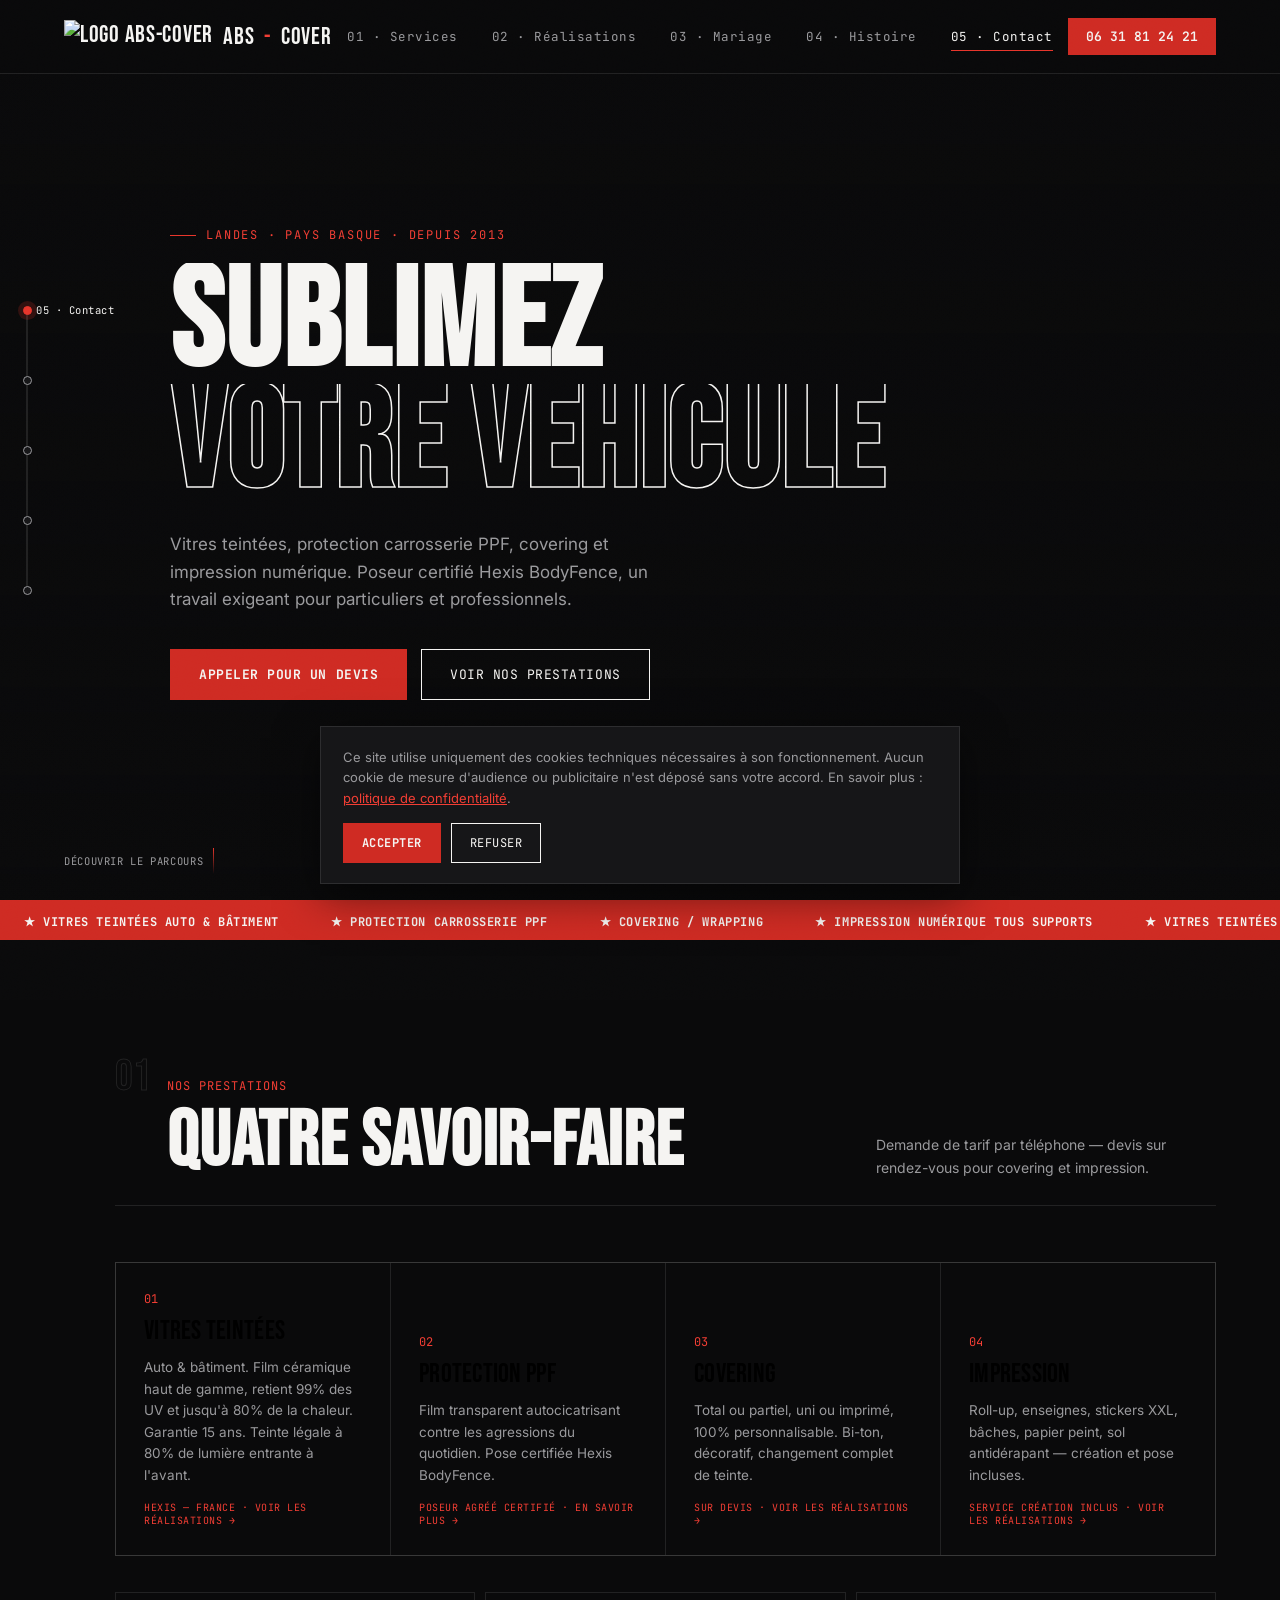
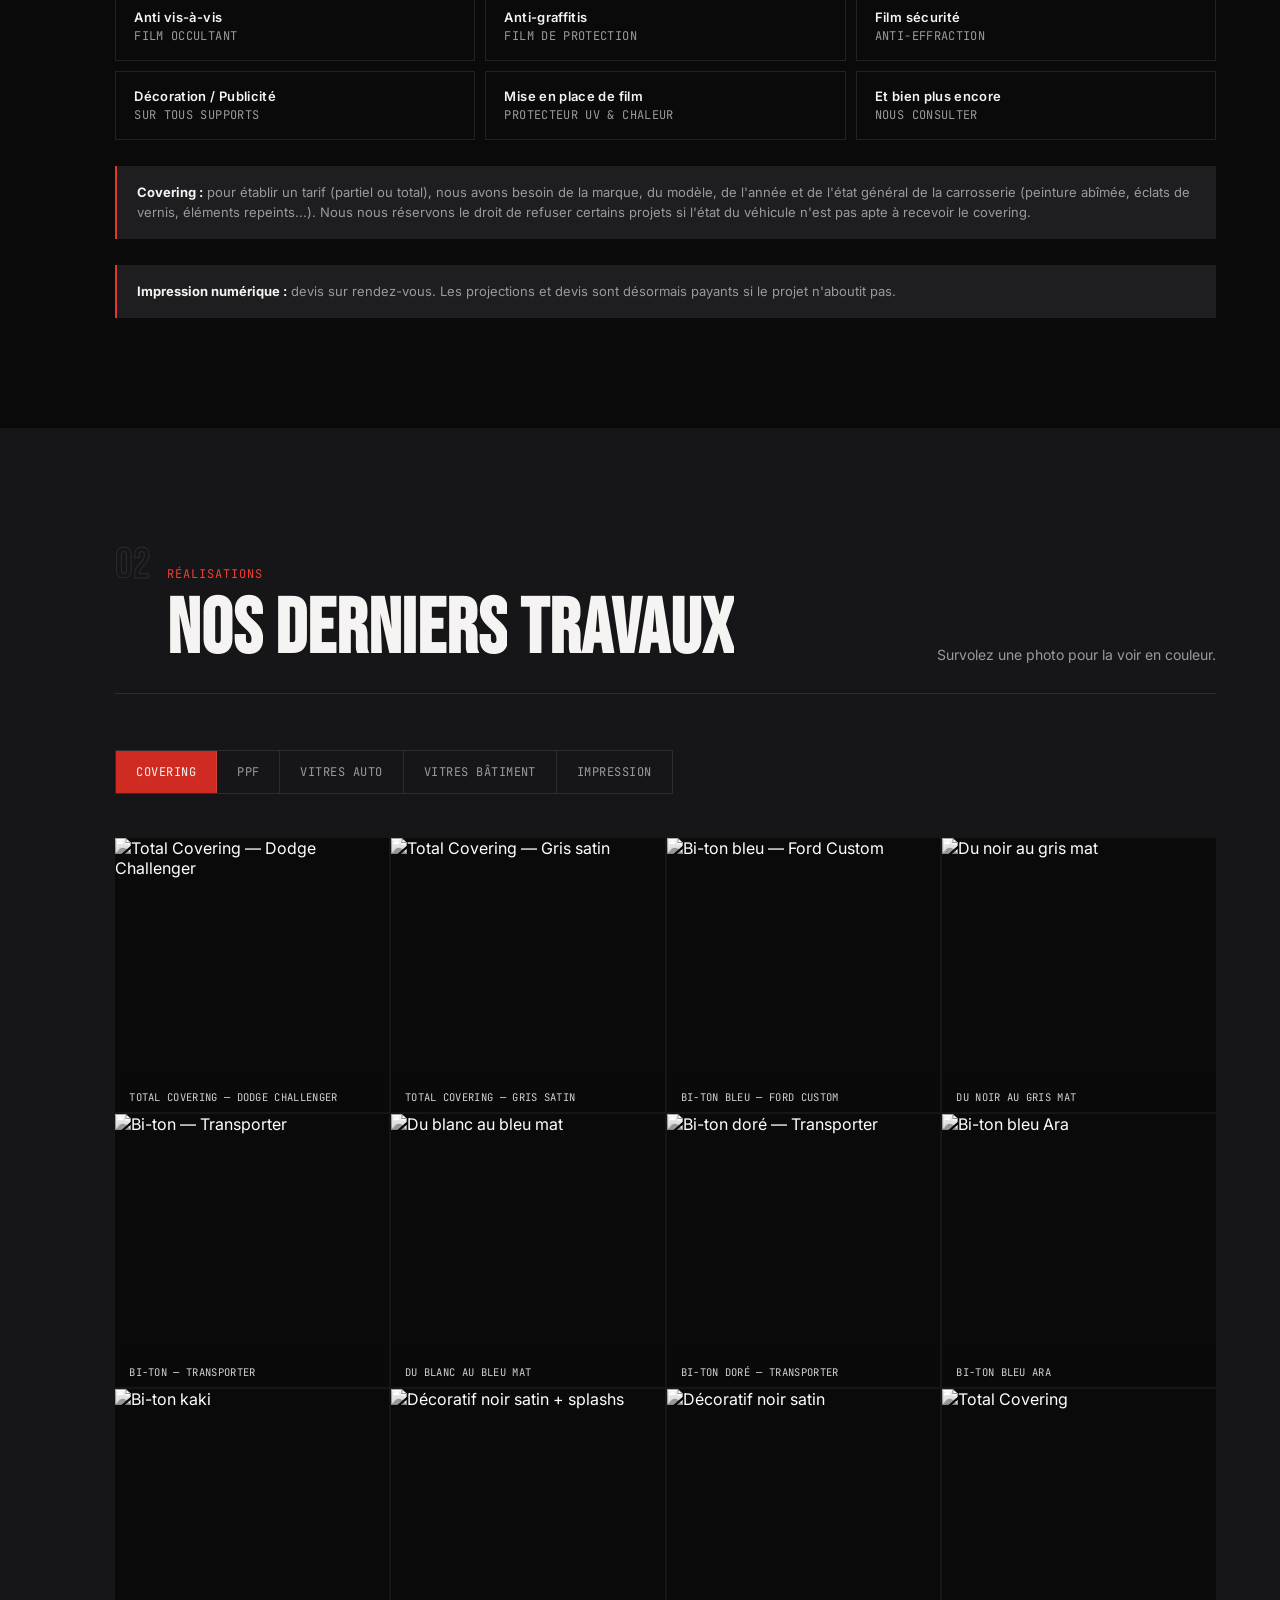
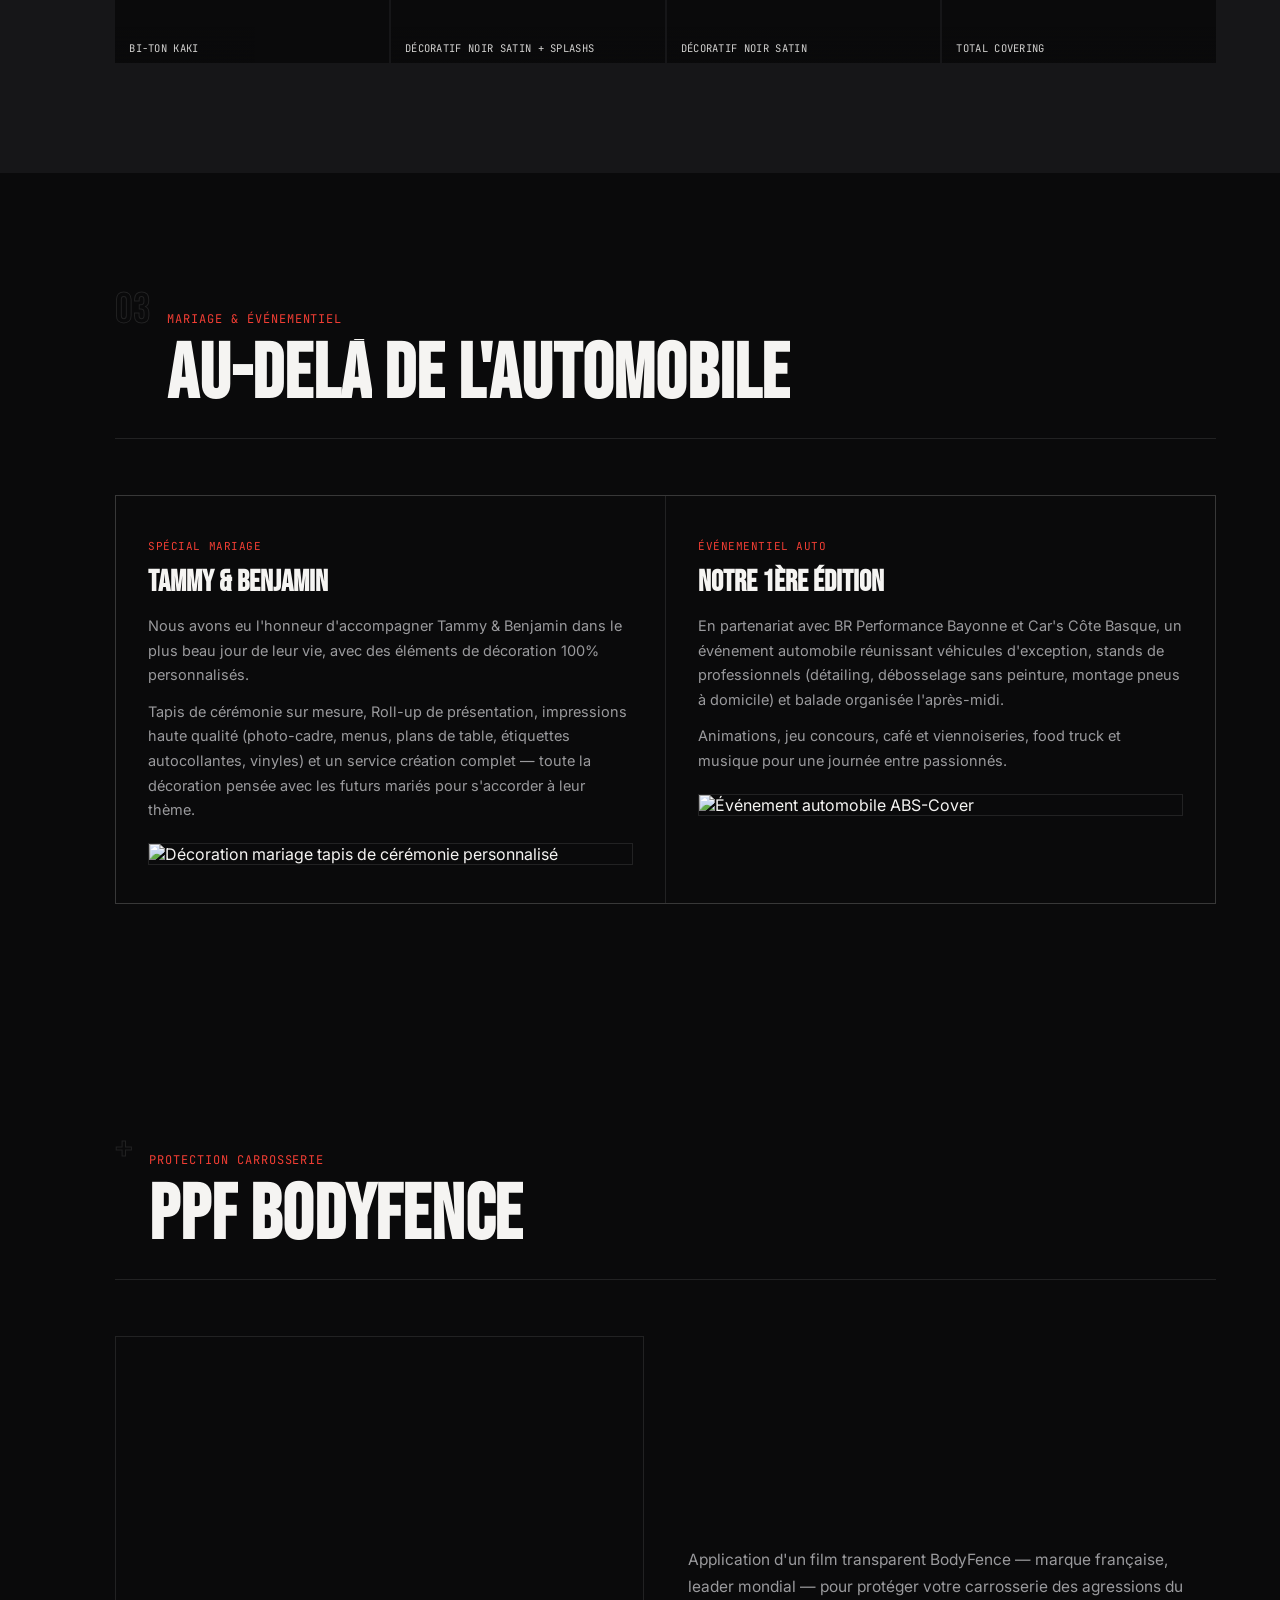
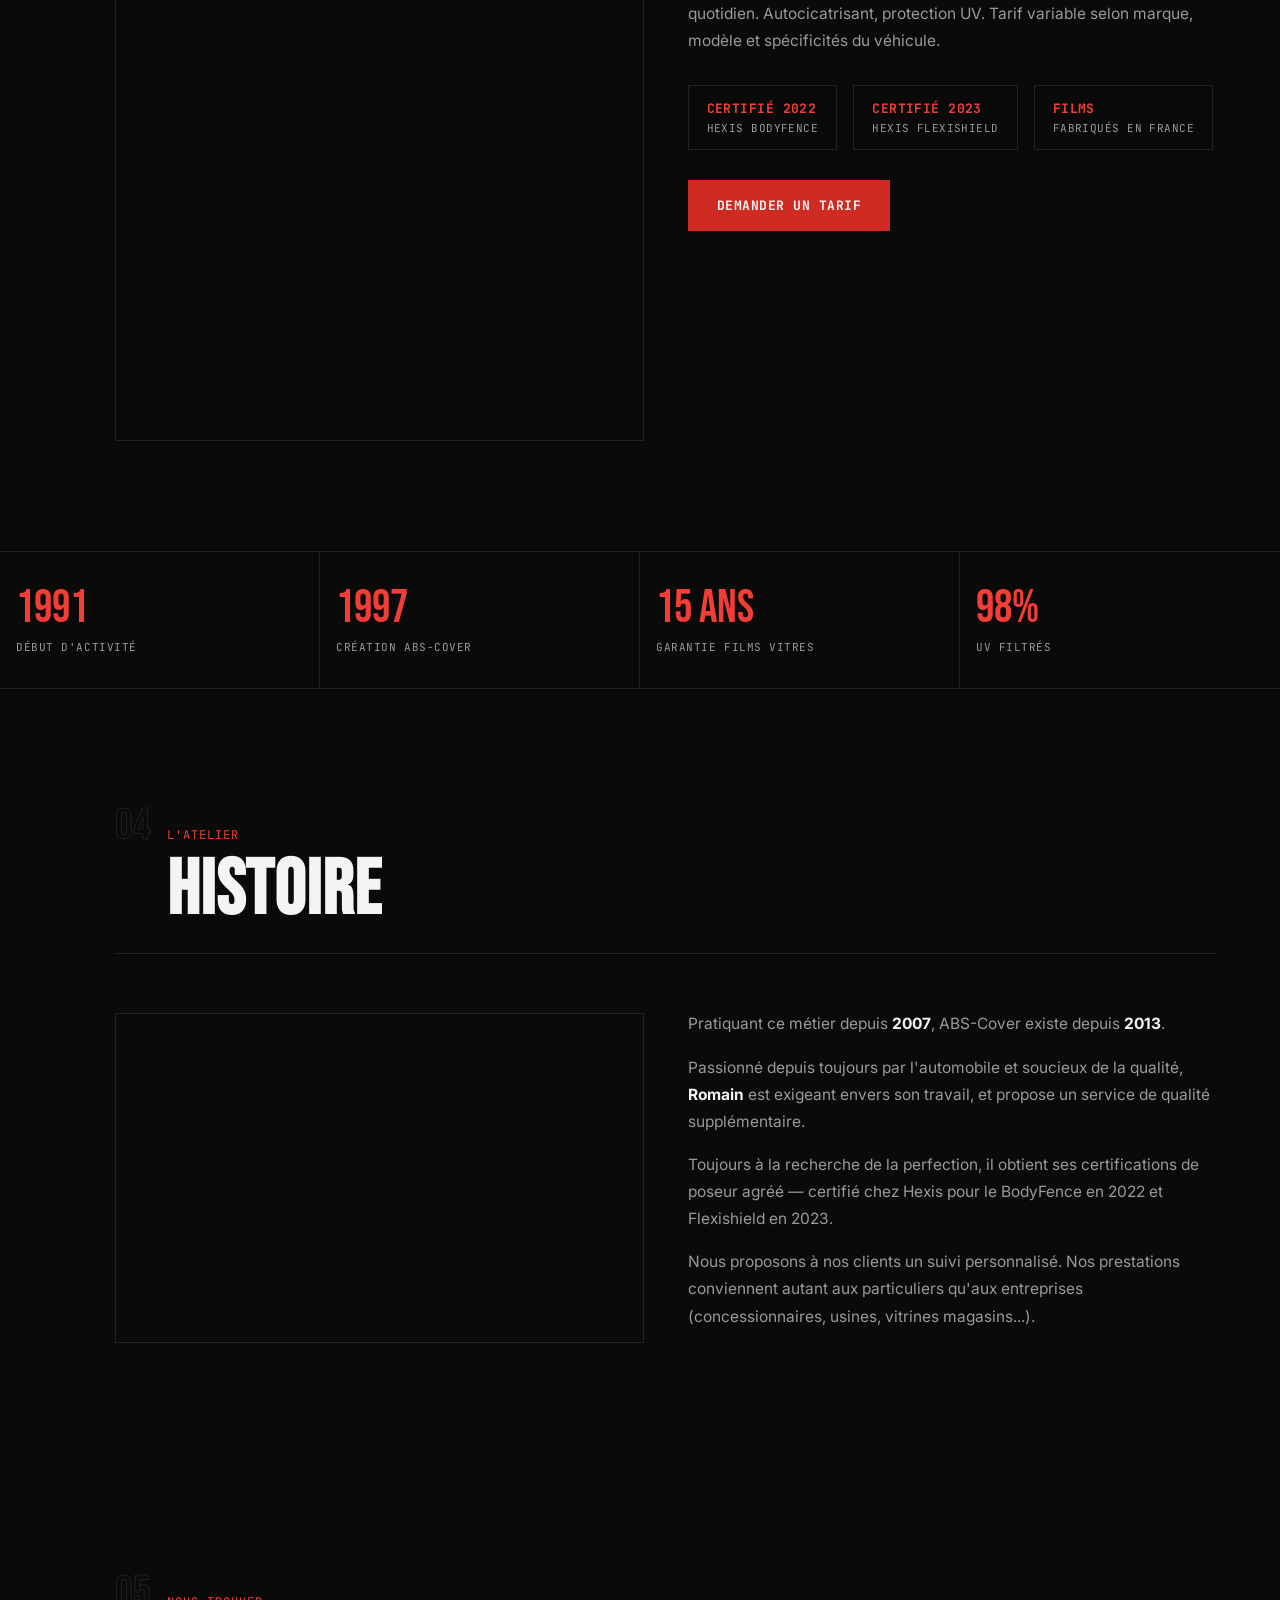
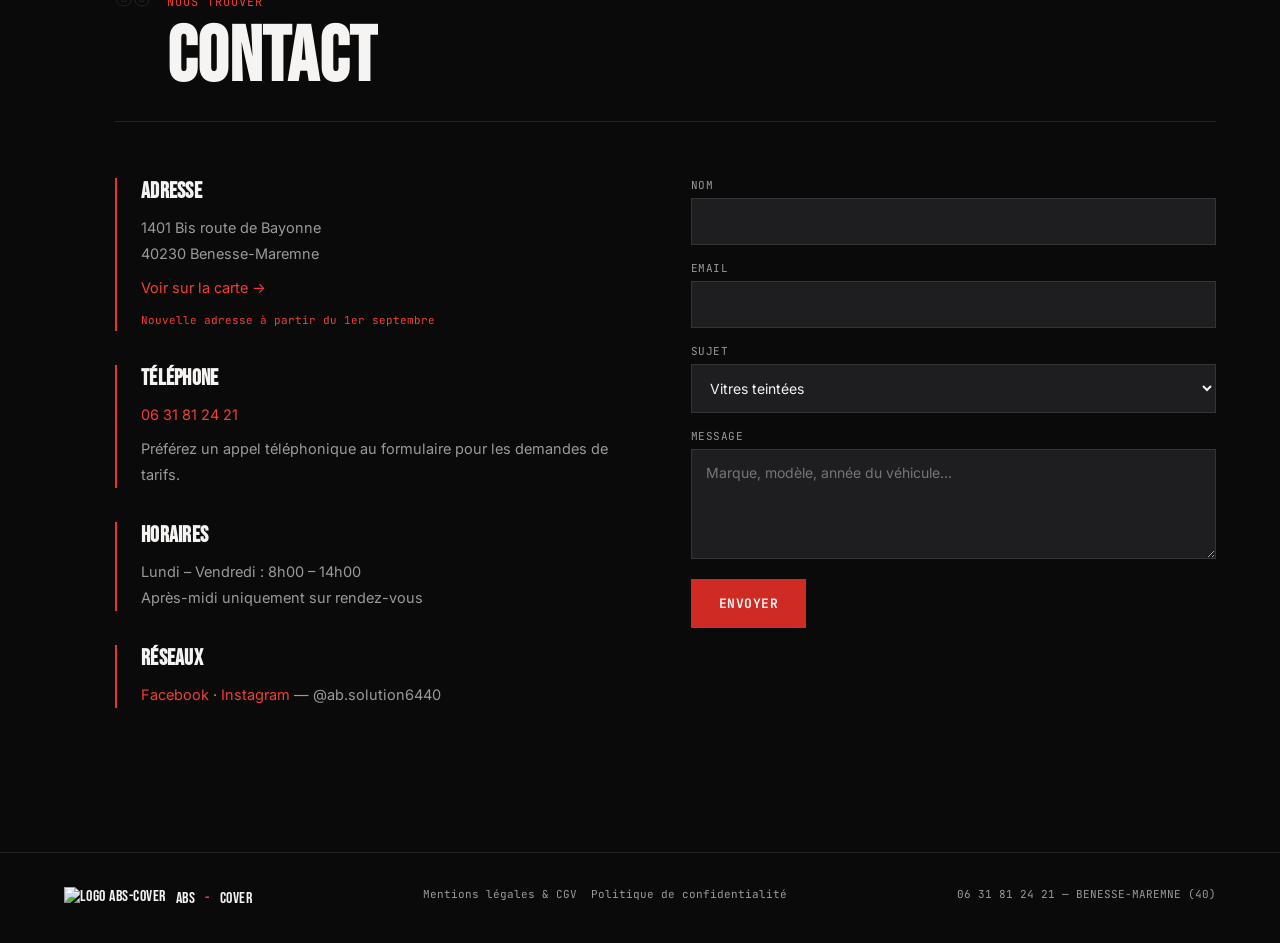
==== commit 4641e14b: "Ajoute la balise canonical Dernier petit ajout SEO : evite tout risque de contenu duplique si le sit" ====
--- a/index.html
+++ b/index.html
@@ -20,6 +20,7 @@
 <meta property="og:image" content="https://static.wixstatic.com/media/81cf68_bcb078de360f4faebc8554a7d84950ea~mv2.jpg/v1/fill/w_1200,h_630,q_80,enc_avif,quality_auto/81cf68_bcb078de360f4faebc8554a7d84950ea~mv2.jpg">
 <meta property="og:url" content="https://www.abs-cover.com/">
 <meta property="og:locale" content="fr_FR">
+<link rel="canonical" href="https://www.abs-cover.com/">
 <meta name="twitter:card" content="summary_large_image">
 <meta name="twitter:title" content="ABS-Cover — Vitres teintées, PPF, Covering | Pays Basque & Landes">
 <meta name="twitter:description" content="Vitres teintées auto & bâtiment, protection carrosserie PPF certifiée Hexis BodyFence, covering et impression numérique à Benesse-Maremne.">
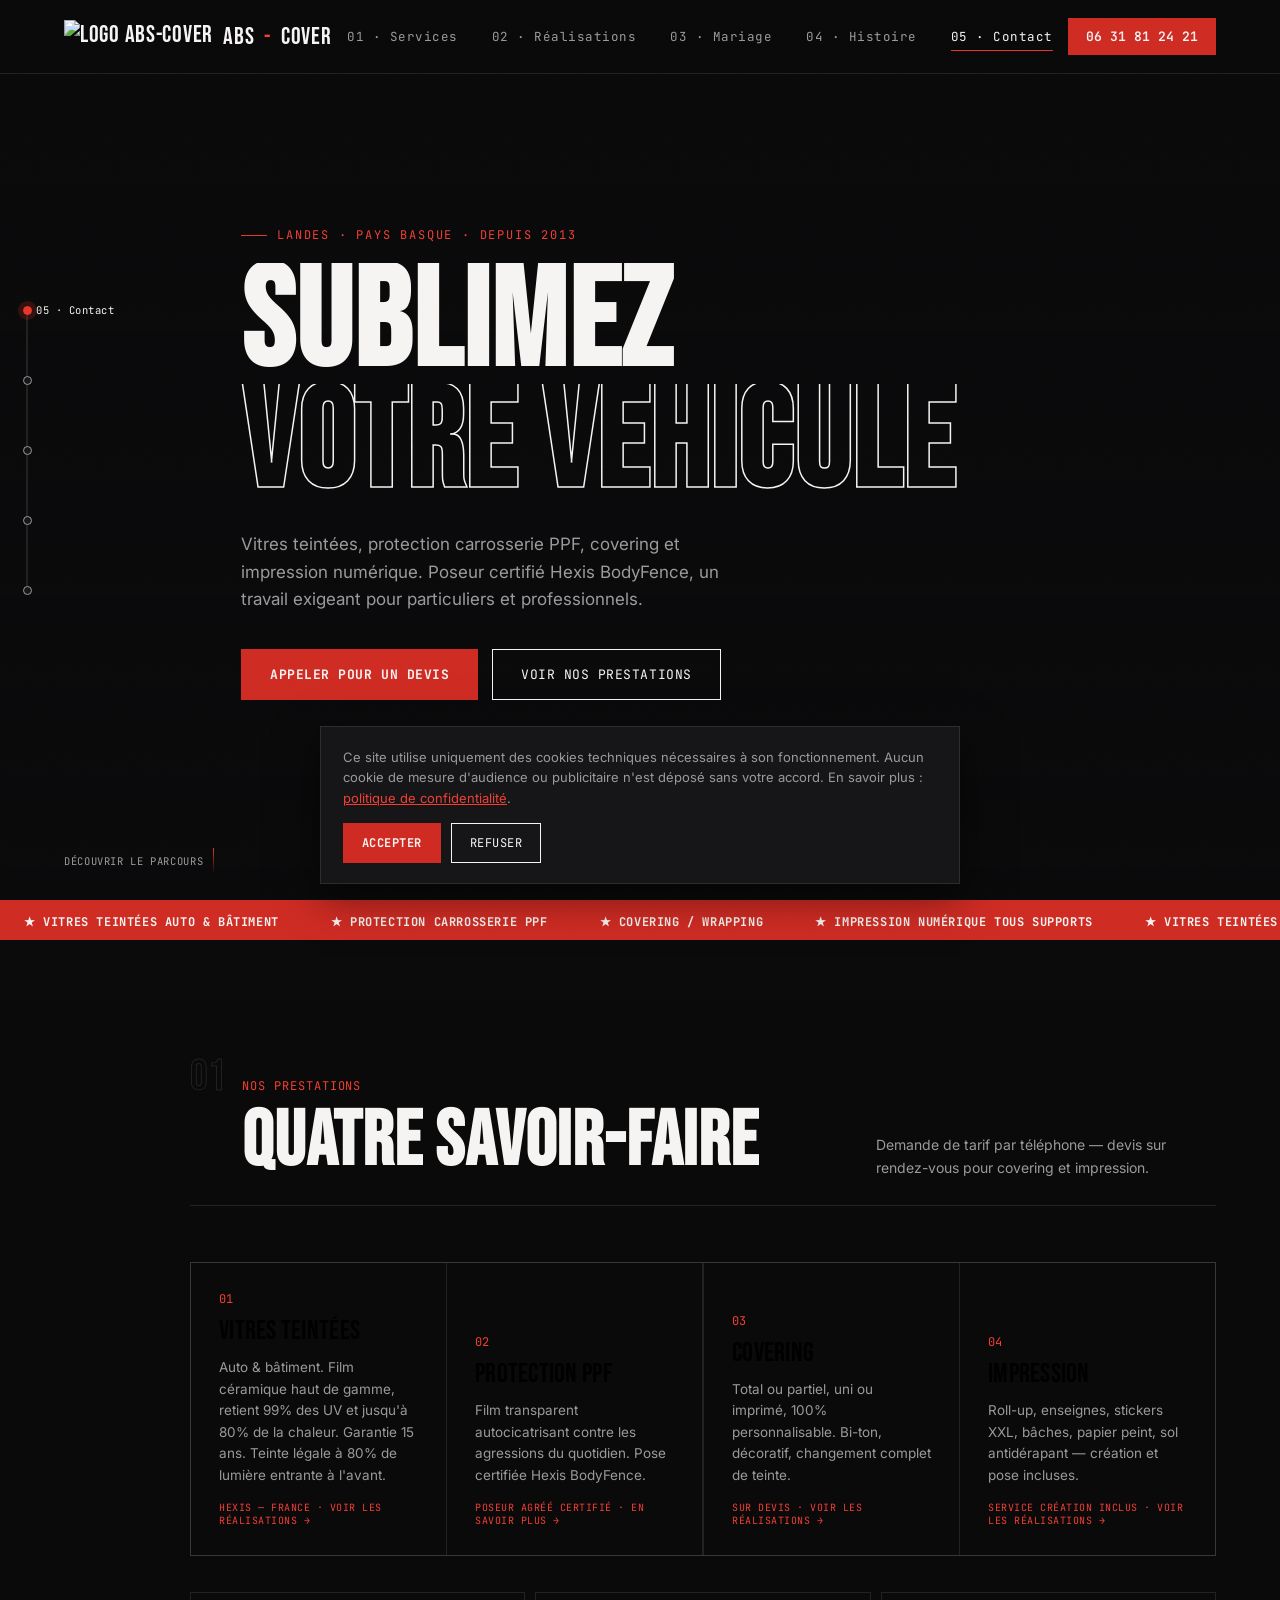
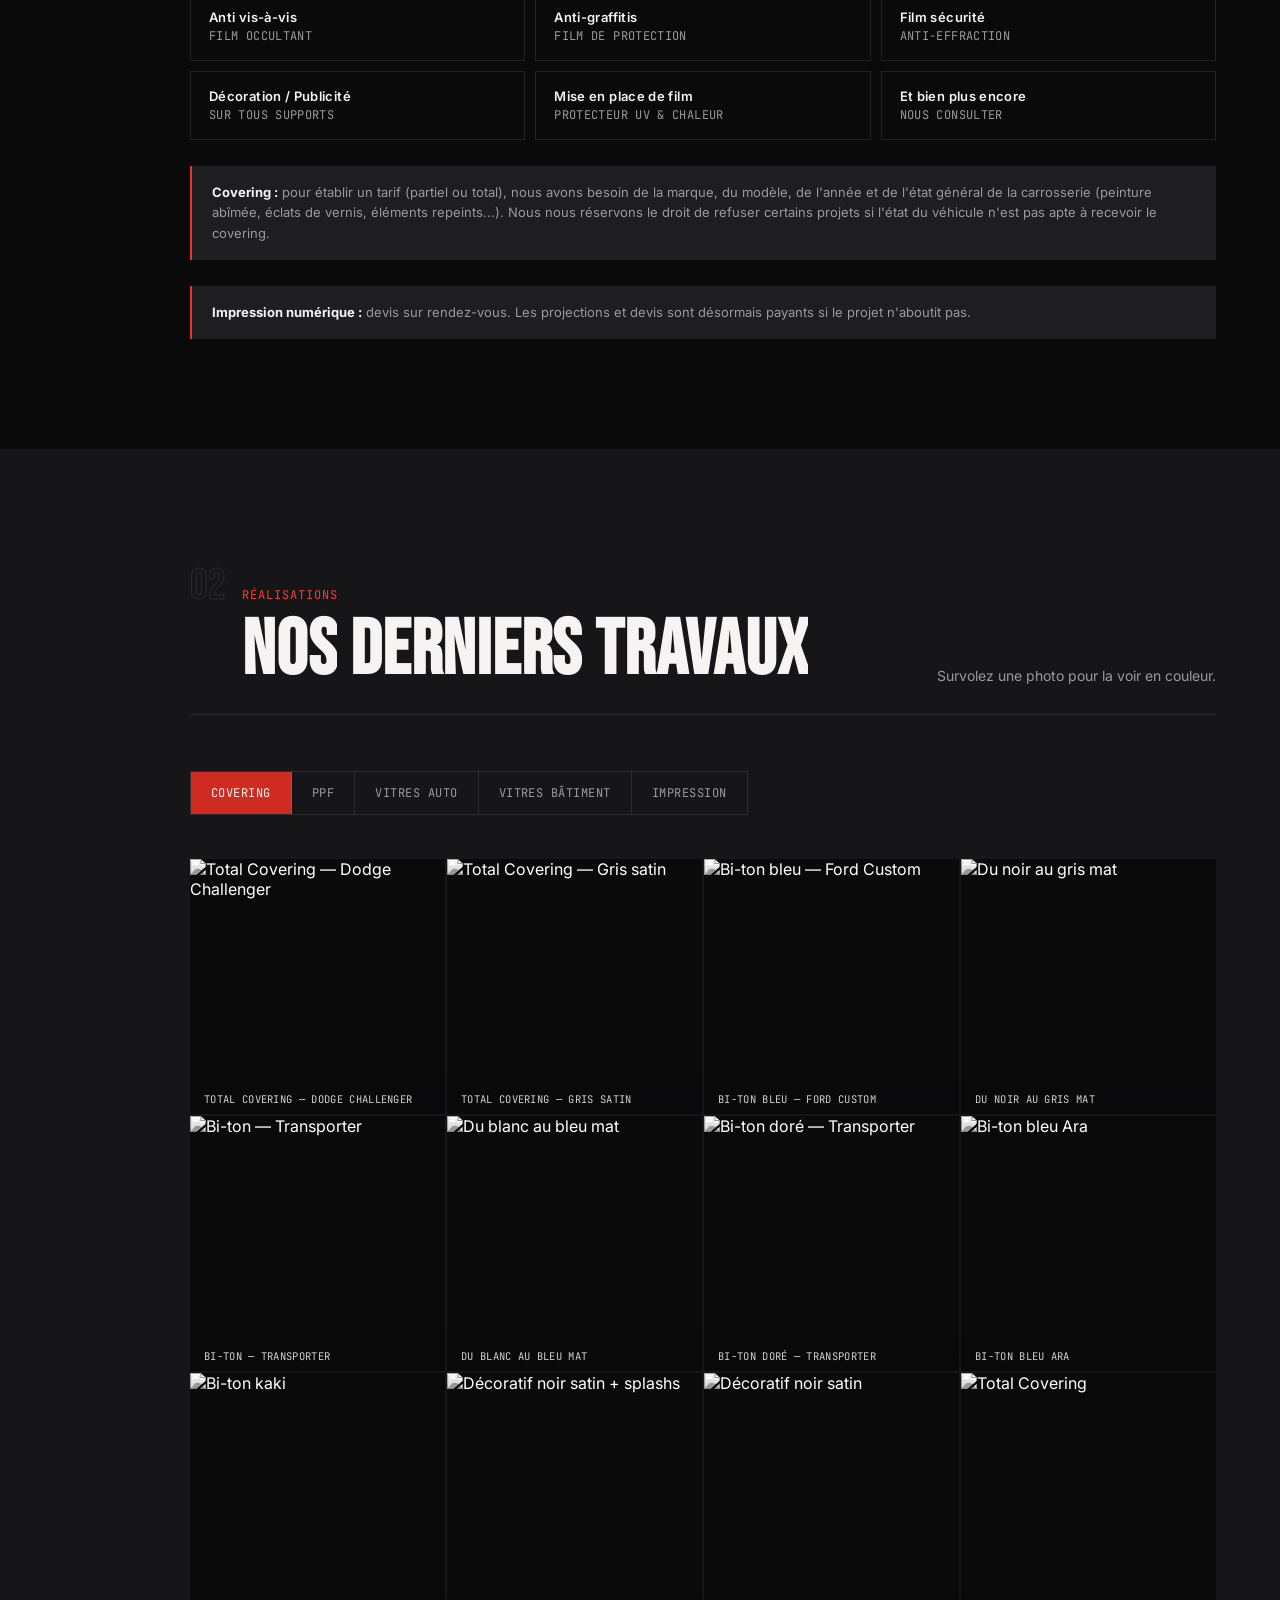
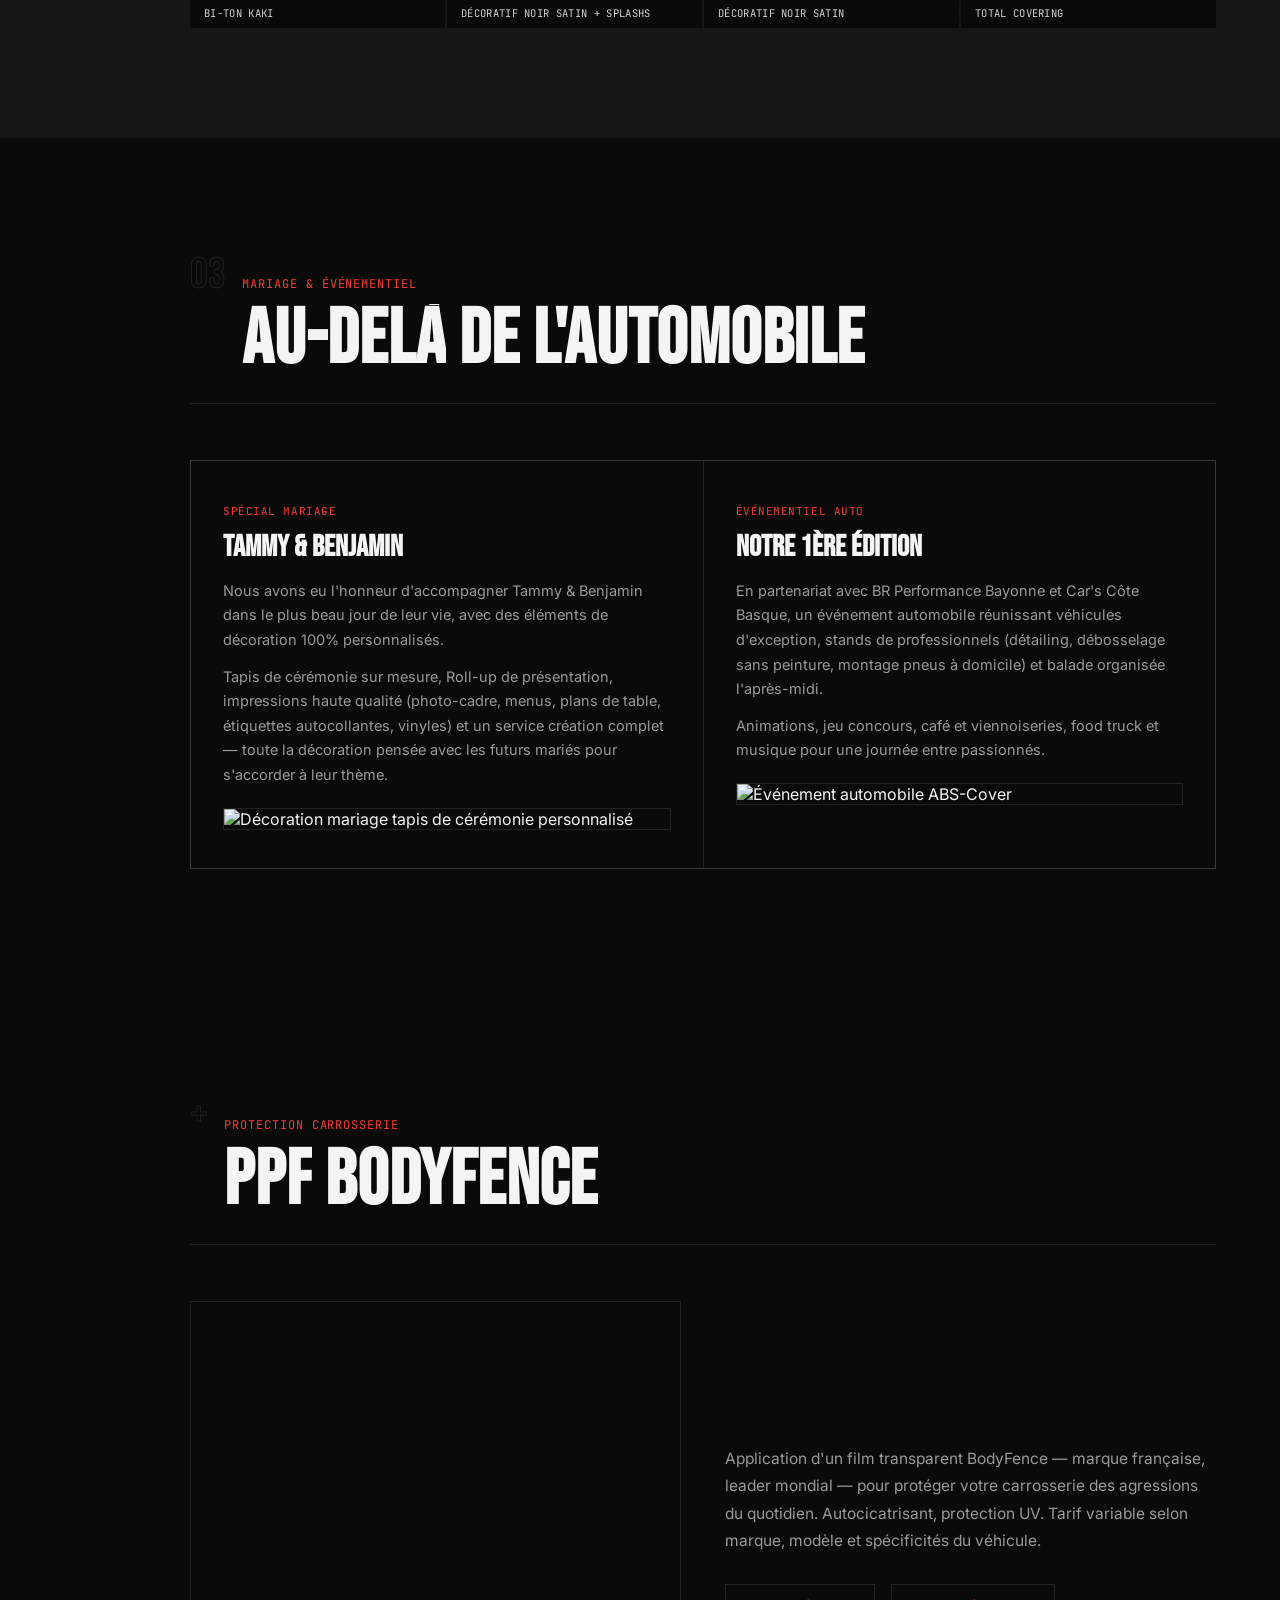
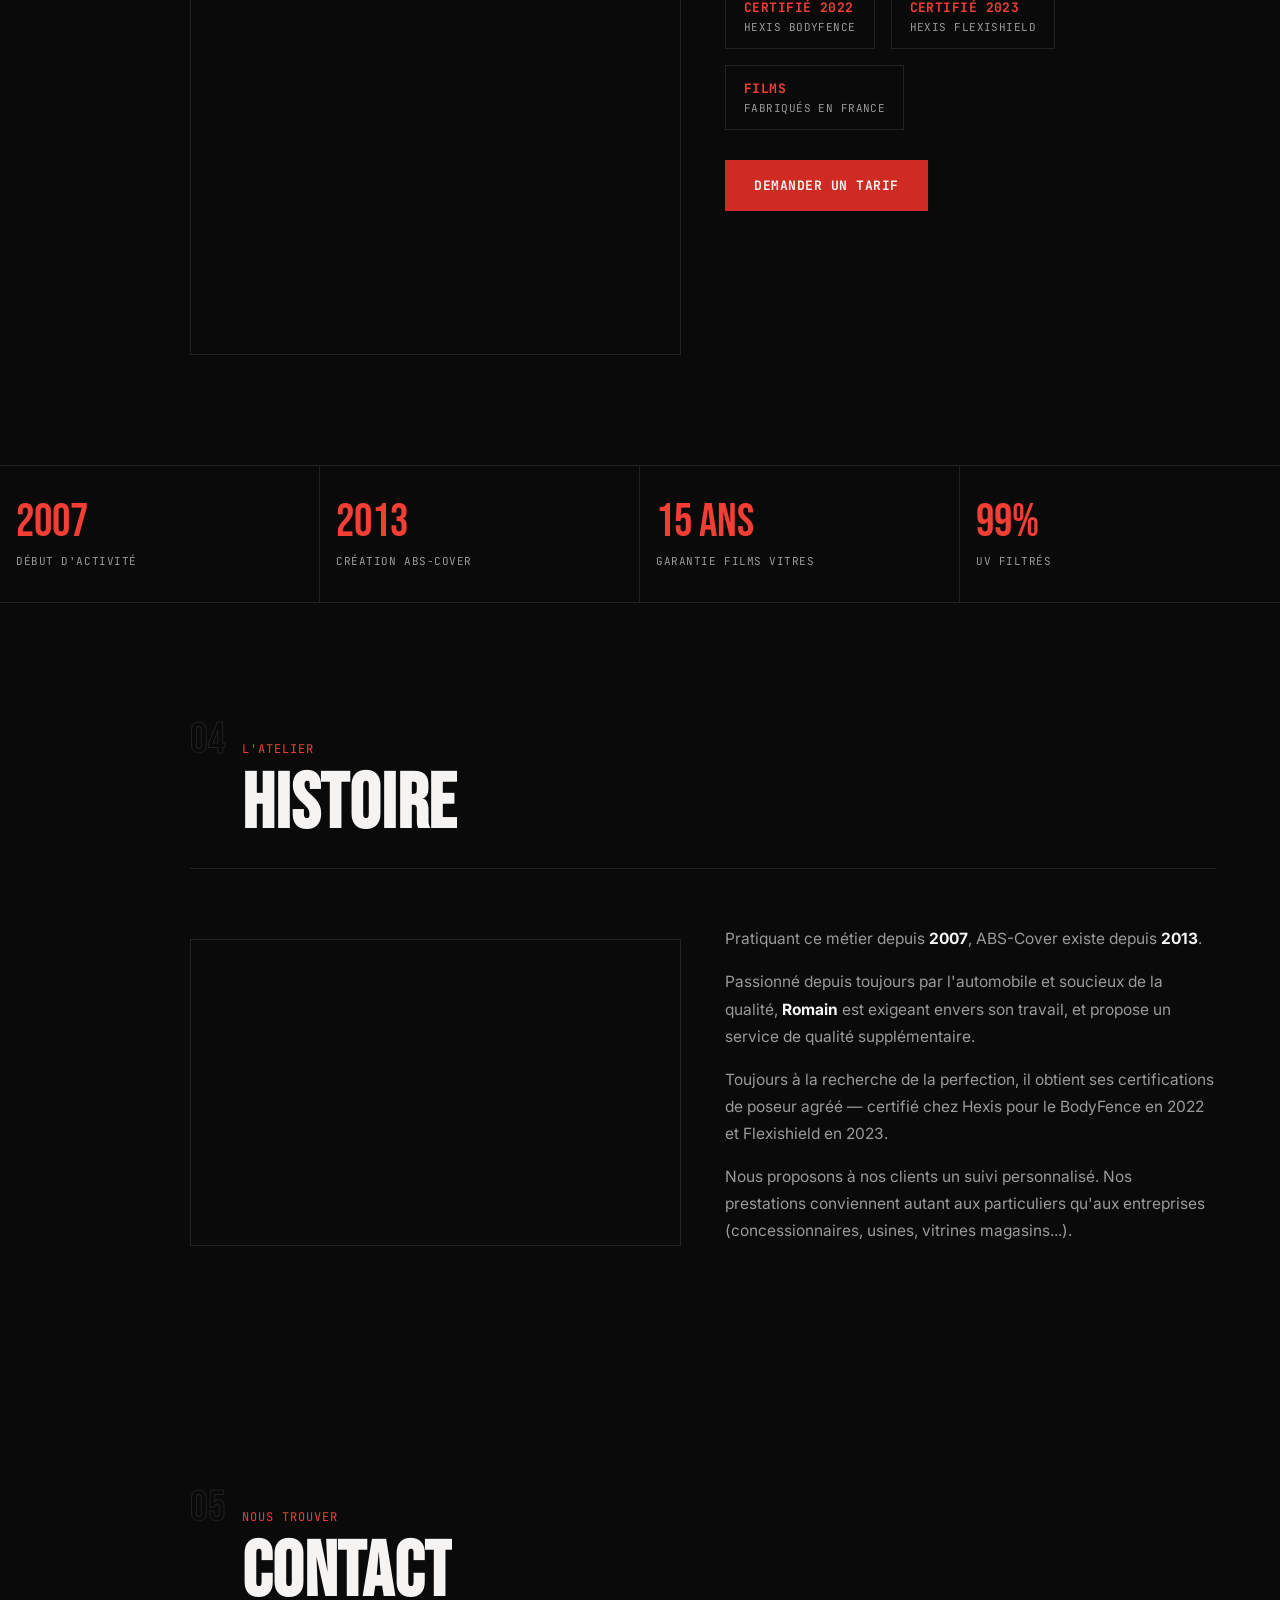
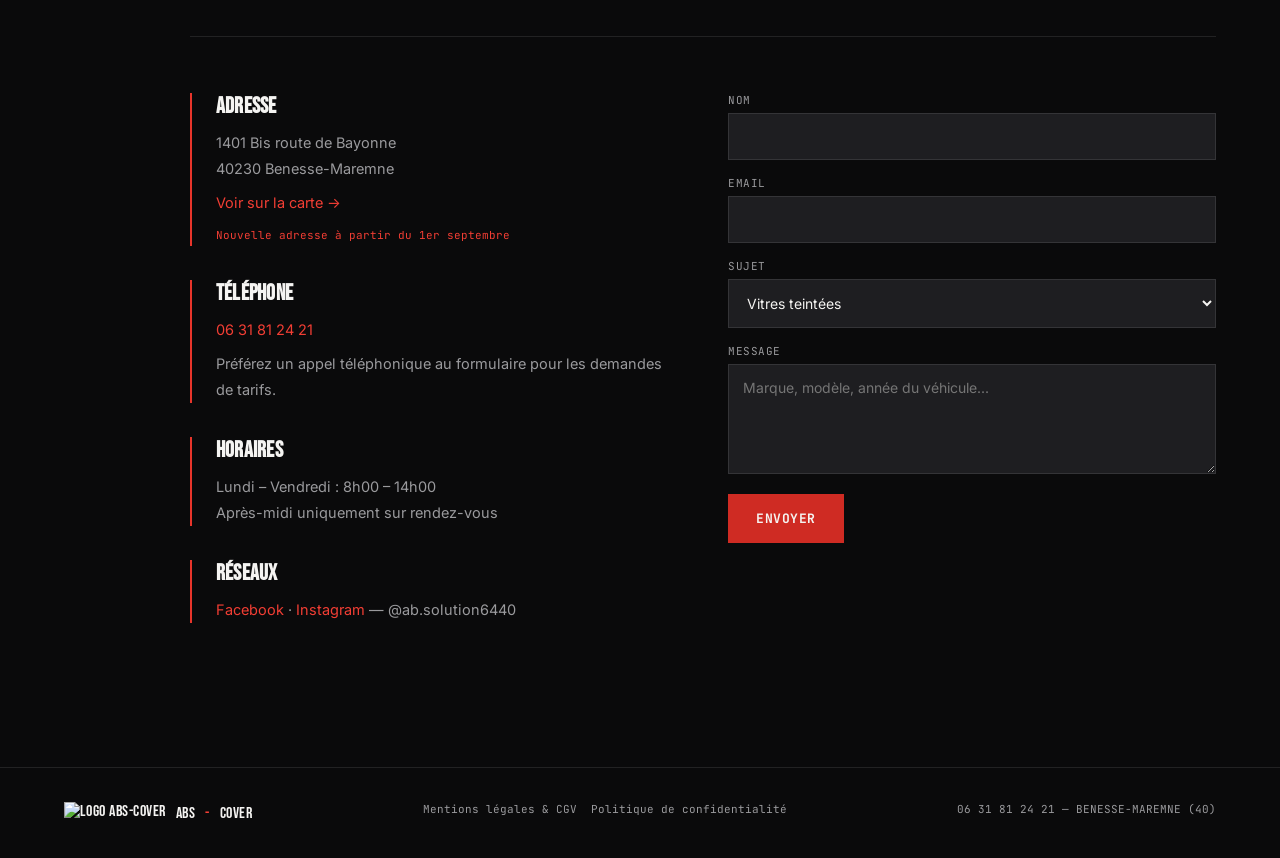
==== commit ca5b76b1: "Corrige un vrai chevauchement visuel : libelle du rail vs contenu (1080-1440px) Trouve via un balaya" ====
--- a/index.html
+++ b/index.html
@@ -121,7 +121,8 @@
   .route-stop:hover .dot{border-color:var(--white);}
   .route-stop.active .dot{background:var(--accent); border-color:var(--accent); box-shadow:0 0 0 5px rgba(232,53,43,0.18);}
   .route-label{
-    position:absolute; left:26px; top:50%; transform:translateY(-50%); white-space:nowrap;
+    position:absolute; left:26px; top:50%; transform:translateY(-50%);
+    max-width:150px; overflow:hidden; text-overflow:ellipsis; white-space:nowrap;
     font-family:'JetBrains Mono',monospace; font-size:10.5px; color:var(--grey); letter-spacing:0.05em;
     opacity:0; transition:opacity .25s ease;
   }
@@ -166,7 +167,11 @@
   @keyframes scroll{from{transform:translateX(0);} to{transform:translateX(-50%);}}
 
   section{padding:110px 5% 110px 5%; scroll-margin-top:64px;}
-  @media(min-width:1080px){section{padding-left:9%;}}
+  /* max() garantit une marge fixe minimale avec le rail de route, quelle
+     que soit la longueur du libellé actif (ex: "Réalisations" est plus
+     long que "Contact") — un pourcentage seul devenait trop juste sur les
+     largeurs proches de 1080px et pouvait chevaucher le contenu. */
+  @media(min-width:1080px){section{padding-left:max(9%, 190px);}}
   .head-row{display:flex; justify-content:space-between; align-items:flex-end; gap:20px; flex-wrap:wrap; margin-bottom:56px; border-bottom:1px solid var(--line); padding-bottom:26px;}
   .kicker{font-family:'JetBrains Mono',monospace; font-size:12px; color:var(--accent-text); text-transform:uppercase; letter-spacing:0.08em; margin-bottom:12px; display:flex; align-items:center;}
   .step-tag{font-size:44px; font-family:'Bebas Neue',sans-serif; color:transparent; -webkit-text-stroke:1px var(--line); margin-right:16px; letter-spacing:0;}
@@ -478,7 +483,7 @@
   <div class="route-track"><div class="route-fill" id="routeFill"></div></div>
   <button class="route-stop" data-target="services"><span class="dot"></span><span class="route-label">01 · Services</span></button>
   <button class="route-stop" data-target="realisations"><span class="dot"></span><span class="route-label">02 · Réalisations</span></button>
-  <button class="route-stop" data-target="mariage"><span class="dot"></span><span class="route-label">03 · Mariage & Événement</span></button>
+  <button class="route-stop" data-target="mariage"><span class="dot"></span><span class="route-label">03 · Mariage</span></button>
   <button class="route-stop" data-target="histoire"><span class="dot"></span><span class="route-label">04 · Histoire</span></button>
   <button class="route-stop" data-target="contact"><span class="dot"></span><span class="route-label">05 · Contact</span></button>
 </div>
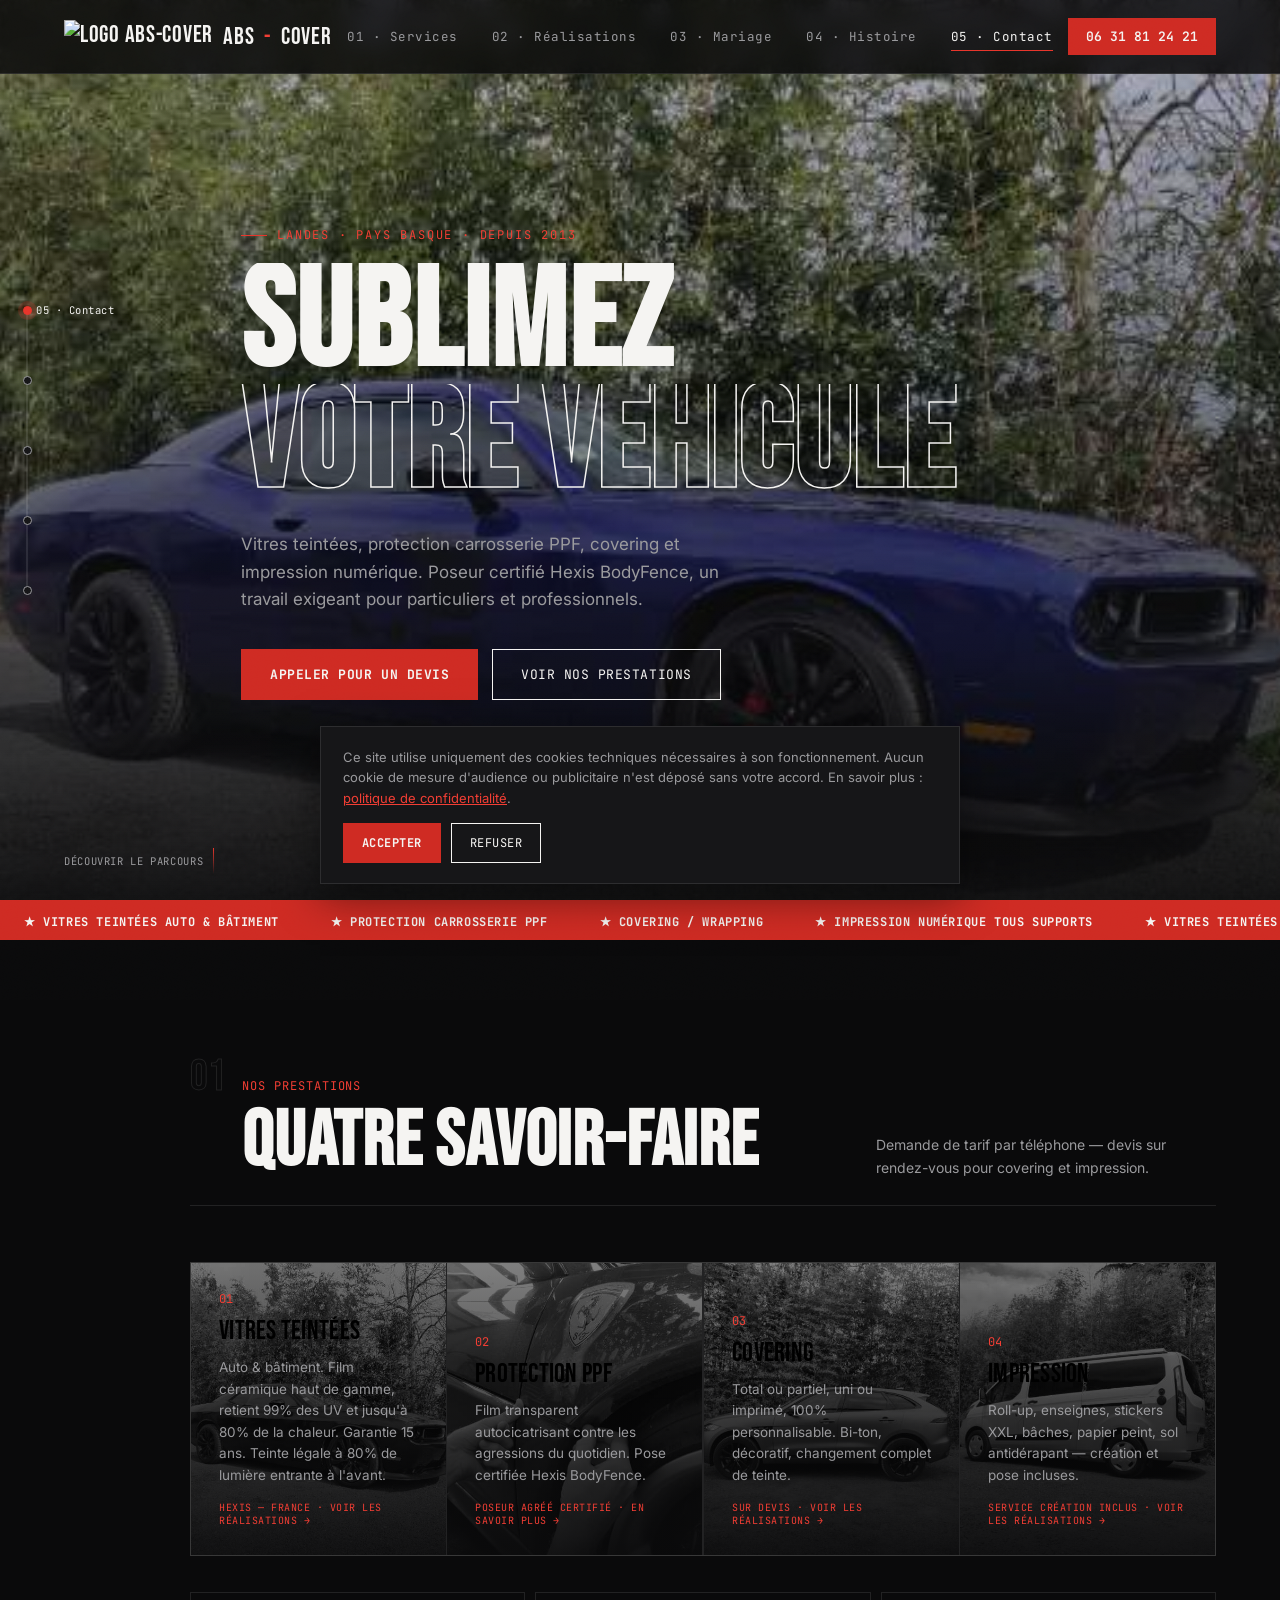
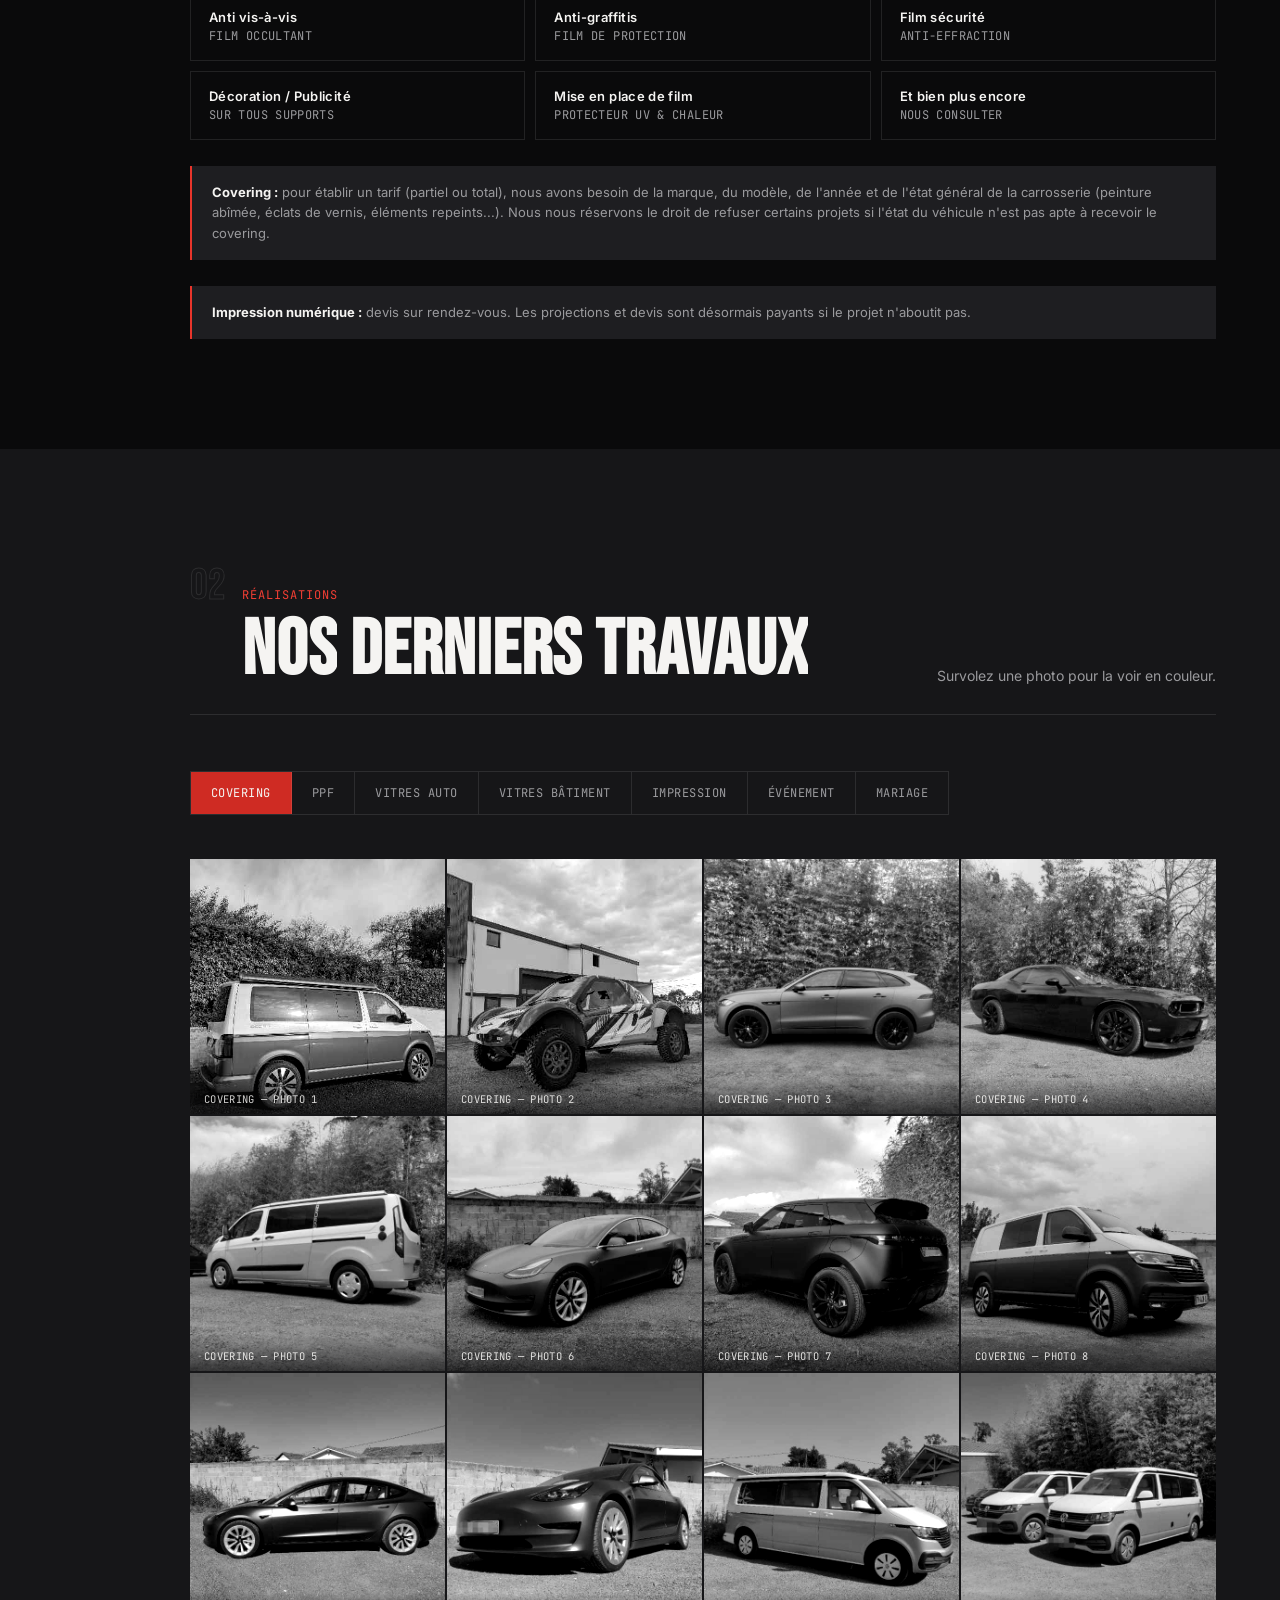
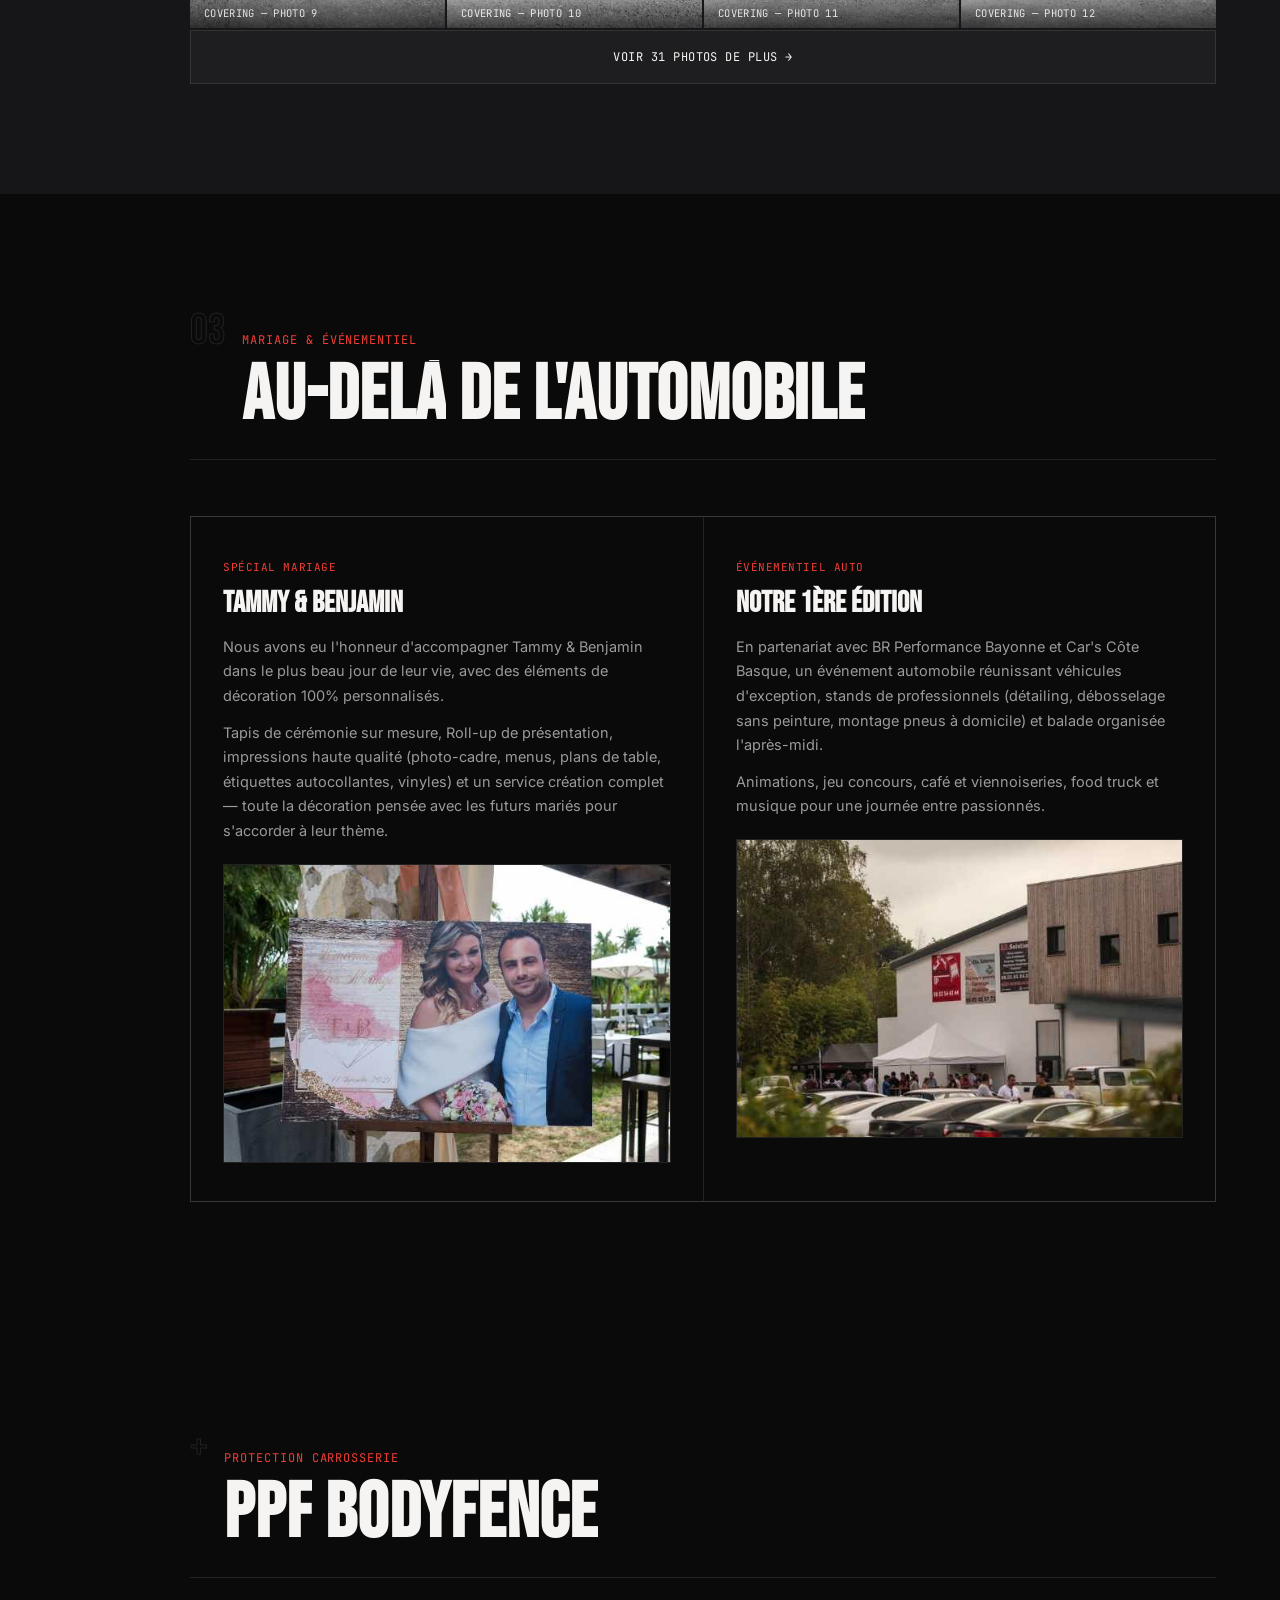
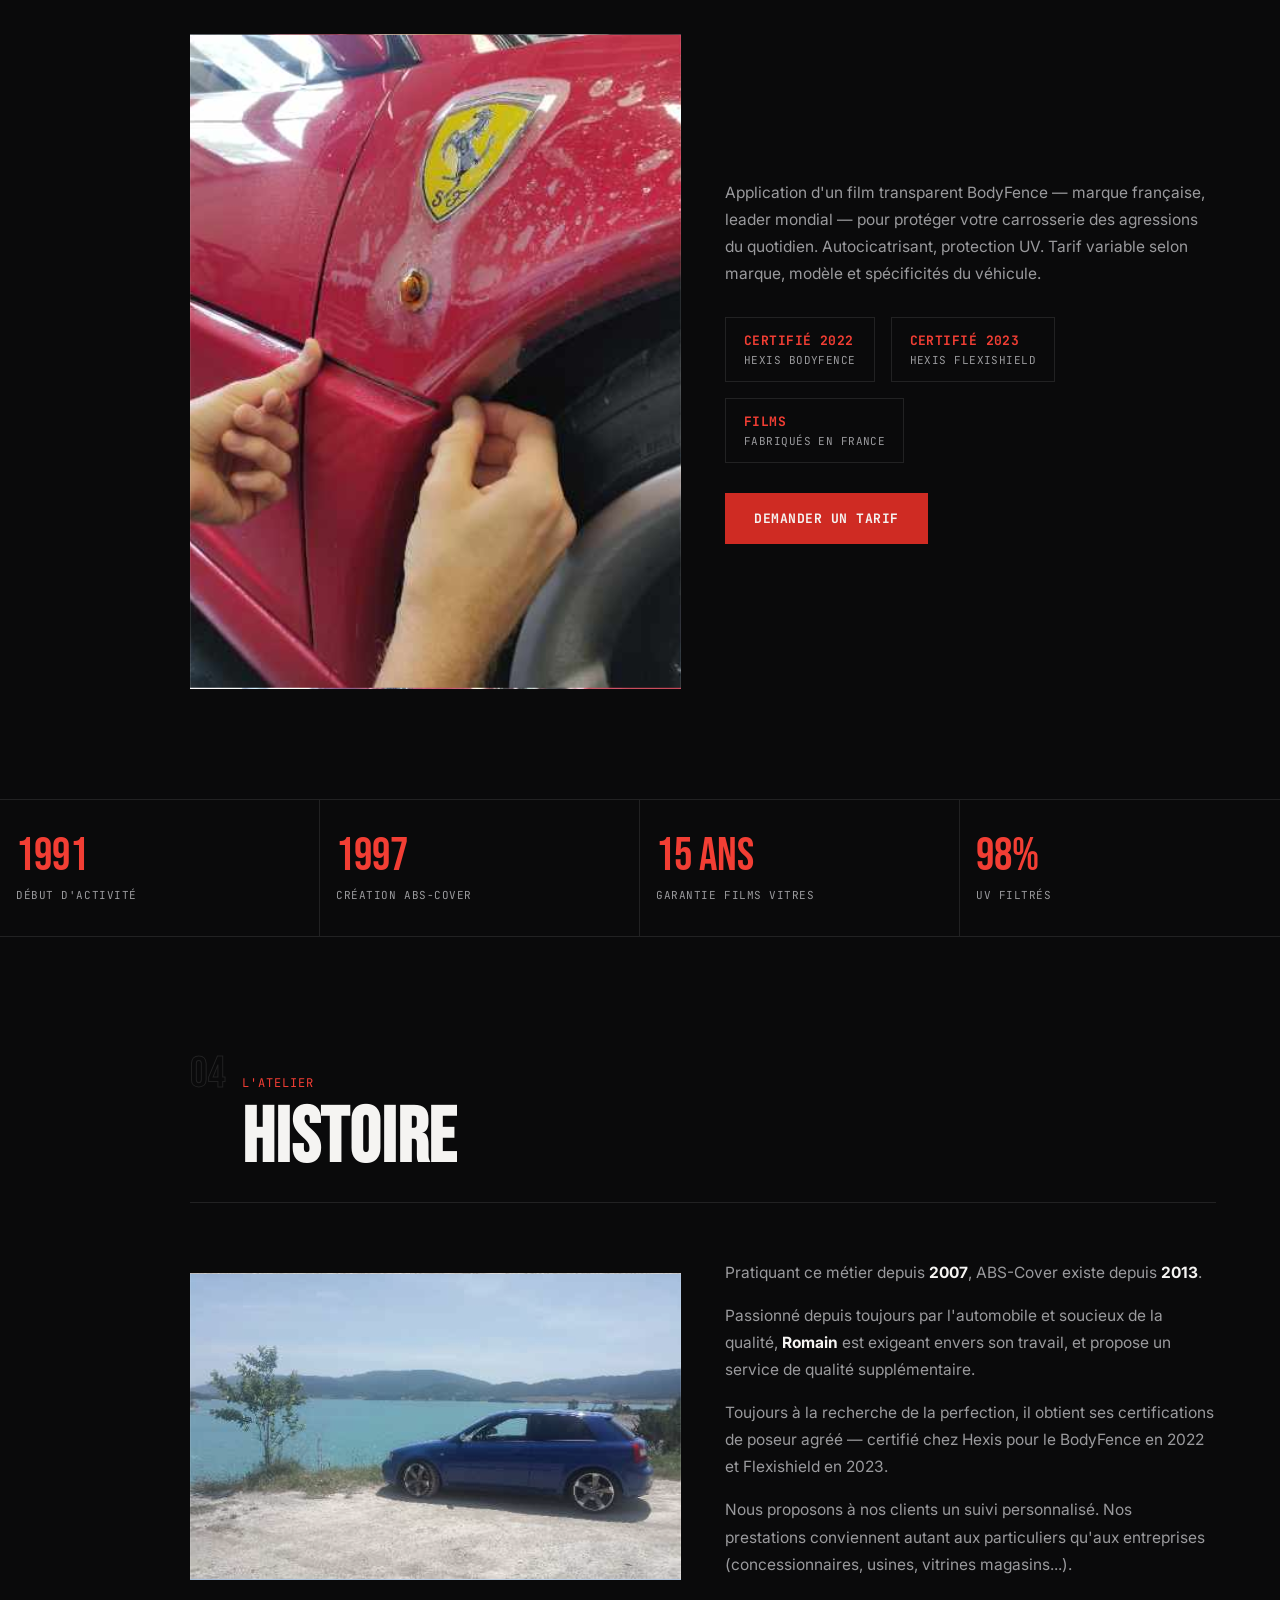
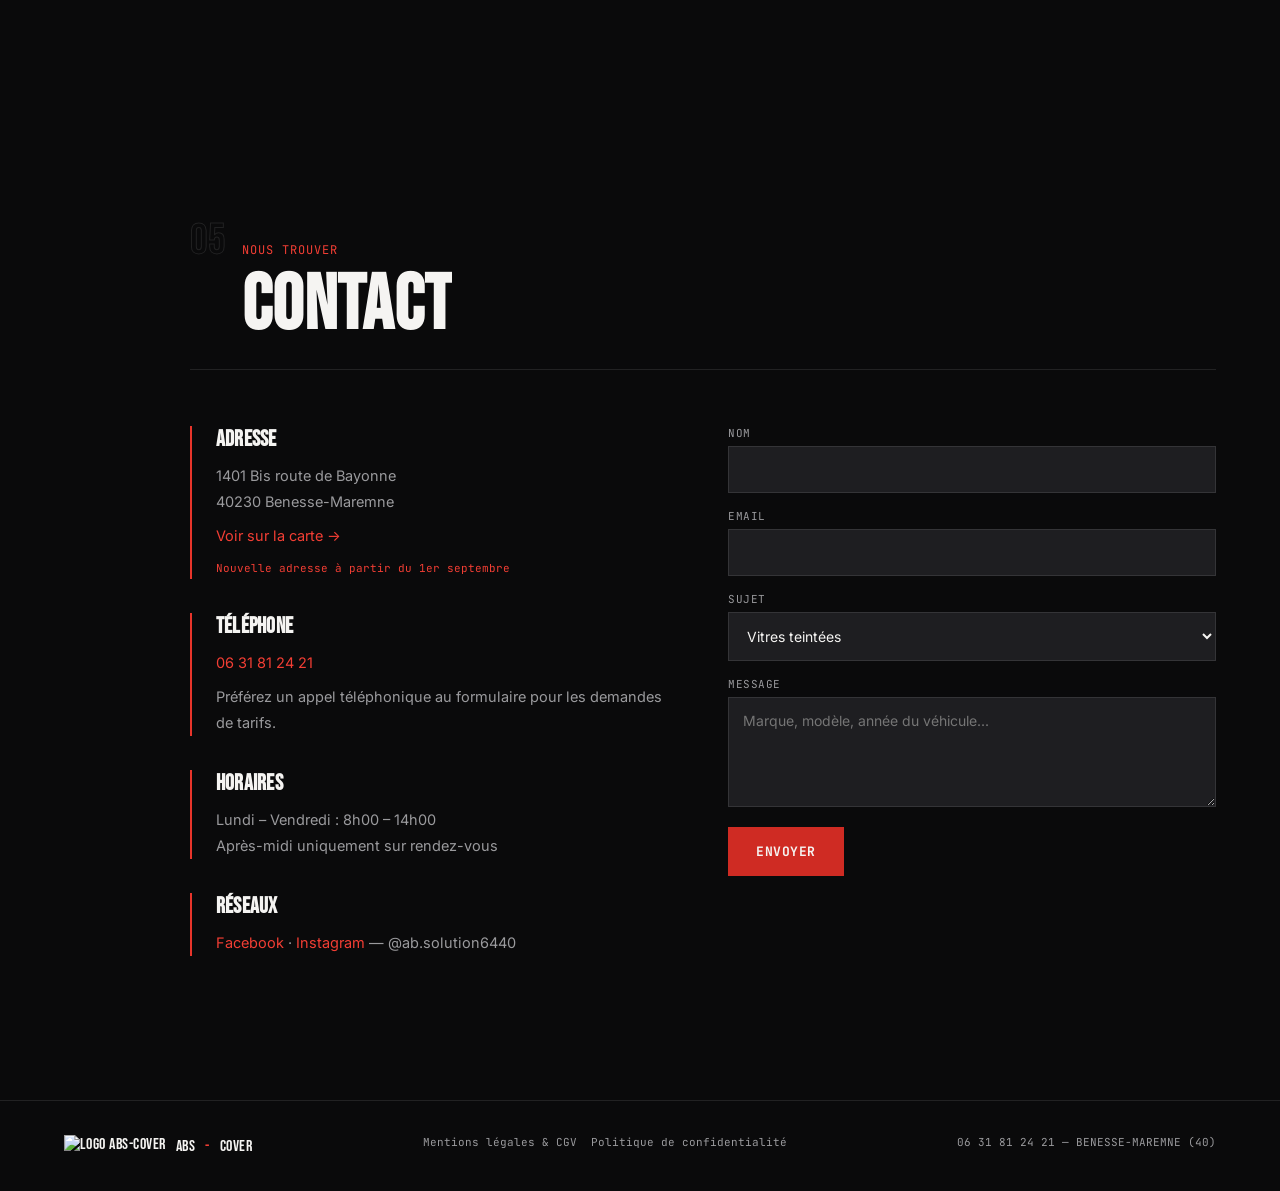
==== commit 937081d1: "Rapatrie 132 vraies photos en local + 2 nouvelles categories + pagination galerie Fini la dependance" ====
--- a/index.html
+++ b/index.html
@@ -17,14 +17,14 @@
 <meta property="og:site_name" content="ABS-Cover">
 <meta property="og:title" content="ABS-Cover — Vitres teintées, PPF, Covering | Pays Basque & Landes">
 <meta property="og:description" content="Vitres teintées auto & bâtiment, protection carrosserie PPF certifiée Hexis BodyFence, covering et impression numérique à Benesse-Maremne.">
-<meta property="og:image" content="https://static.wixstatic.com/media/81cf68_bcb078de360f4faebc8554a7d84950ea~mv2.jpg/v1/fill/w_1200,h_630,q_80,enc_avif,quality_auto/81cf68_bcb078de360f4faebc8554a7d84950ea~mv2.jpg">
+<meta property="og:image" content="assets/gallery/img-098beafc1690.jpg">
 <meta property="og:url" content="https://www.abs-cover.com/">
 <meta property="og:locale" content="fr_FR">
 <link rel="canonical" href="https://www.abs-cover.com/">
 <meta name="twitter:card" content="summary_large_image">
 <meta name="twitter:title" content="ABS-Cover — Vitres teintées, PPF, Covering | Pays Basque & Landes">
 <meta name="twitter:description" content="Vitres teintées auto & bâtiment, protection carrosserie PPF certifiée Hexis BodyFence, covering et impression numérique à Benesse-Maremne.">
-<meta name="twitter:image" content="https://static.wixstatic.com/media/81cf68_bcb078de360f4faebc8554a7d84950ea~mv2.jpg/v1/fill/w_1200,h_630,q_80,enc_avif,quality_auto/81cf68_bcb078de360f4faebc8554a7d84950ea~mv2.jpg">
+<meta name="twitter:image" content="assets/gallery/img-098beafc1690.jpg">
 
 <link rel="preconnect" href="https://fonts.googleapis.com">
 <link href="https://fonts.googleapis.com/css2?family=Bebas+Neue&family=Inter:wght@400;500;600;700;800&family=JetBrains+Mono:wght@400;500&display=swap" rel="stylesheet">
@@ -42,7 +42,7 @@
   "@context": "https://schema.org",
   "@type": "AutomotiveBusiness",
   "name": "ABS-Cover",
-  "image": "https://static.wixstatic.com/media/81cf68_bcb078de360f4faebc8554a7d84950ea~mv2.jpg",
+  "image": "assets/gallery/img-098beafc1690.jpg",
   "url": "https://www.abs-cover.com/",
   "telephone": "+33631812421",
   "description": "Vitres teintées auto & bâtiment, protection carrosserie PPF certifiée Hexis BodyFence, covering et impression numérique à Benesse-Maremne.",
@@ -136,7 +136,7 @@
   .hero-bg{
     position:absolute; inset:-4%; z-index:0;
     background-image:linear-gradient(180deg, rgba(10,10,11,0.15) 0%, rgba(10,10,11,0.55) 60%, rgba(10,10,11,0.98) 100%),
-      url('https://static.wixstatic.com/media/81cf68_bcb078de360f4faebc8554a7d84950ea~mv2.jpg/v1/fill/w_1600,h_1000,q_80,enc_avif,quality_auto/81cf68_bcb078de360f4faebc8554a7d84950ea~mv2.jpg');
+      url('assets/gallery/img-098beafc1690.jpg');
     background-size:cover; background-position:center 38%;
     animation:kenburns 26s ease-in-out infinite alternate;
     will-change:transform;
@@ -213,6 +213,13 @@
   .g-item:hover img{filter:grayscale(0) contrast(1.05); transform:scale(1.06);}
   .g-item .g-label{position:absolute; bottom:0; left:0; right:0; padding:14px; background:linear-gradient(0deg, rgba(10,10,11,0.92), transparent); font-family:'JetBrains Mono',monospace; font-size:10.5px; color:var(--white); text-transform:uppercase; letter-spacing:0.03em; transform:translateY(6px); opacity:0.85; transition:transform .3s ease;}
   .g-item:hover .g-label{transform:translateY(0); opacity:1;}
+  .g-extra-hidden{display:none;}
+  .g-more{
+    grid-column:1/-1; background:var(--panel); border:1px solid var(--line); color:var(--white);
+    font-family:'JetBrains Mono',monospace; font-size:12px; letter-spacing:0.04em; text-transform:uppercase;
+    padding:18px; cursor:pointer; transition:background .2s ease, border-color .2s ease;
+  }
+  .g-more:hover{background:var(--accent-solid); border-color:var(--accent-solid);}
 
   /* PPF */
   .ppf{display:grid; grid-template-columns:1fr; gap:44px;}
@@ -569,28 +576,28 @@
   </div>
   <div class="serv-grid">
     <button class="serv-card" data-goto="vitres-auto">
-      <div class="sbg" style="background-image:url('https://static.wixstatic.com/media/81cf68_bcb078de360f4faebc8554a7d84950ea~mv2.jpg/v1/fill/w_700,h_600,q_75,enc_avif,quality_auto/81cf68_bcb078de360f4faebc8554a7d84950ea~mv2.jpg');"></div>
+      <div class="sbg" style="background-image:url('assets/gallery/img-098beafc1690.jpg');"></div>
       <span class="serv-num mono">01</span>
       <div class="serv-name">Vitres teintées</div>
       <p>Auto & bâtiment. Film céramique haut de gamme, retient 99% des UV et jusqu'à 80% de la chaleur. Garantie 15 ans. Teinte légale à 80% de lumière entrante à l'avant.</p>
       <span class="serv-tag">Hexis — France · voir les réalisations →</span>
     </button>
     <button class="serv-card" data-goto-section="ppf">
-      <div class="sbg" style="background-image:url('https://static.wixstatic.com/media/81cf68_5cd9948e121c4700b534f52cedf7e12f~mv2.jpg/v1/fill/w_700,h_600,q_75,enc_avif,quality_auto/81cf68_5cd9948e121c4700b534f52cedf7e12f~mv2.jpg');"></div>
+      <div class="sbg" style="background-image:url('assets/gallery/img-690d667ee4cd.jpg');"></div>
       <span class="serv-num mono">02</span>
       <div class="serv-name">Protection PPF</div>
       <p>Film transparent autocicatrisant contre les agressions du quotidien. Pose certifiée Hexis BodyFence.</p>
       <span class="serv-tag">Poseur agréé certifié · en savoir plus →</span>
     </button>
     <button class="serv-card" data-goto="covering">
-      <div class="sbg" style="background-image:url('https://static.wixstatic.com/media/81cf68_669c005a8495493383ac706070f9d03a~mv2.png/v1/fill/w_700,h_600,q_75,enc_avif,quality_auto/81cf68_669c005a8495493383ac706070f9d03a~mv2.png');"></div>
+      <div class="sbg" style="background-image:url('assets/gallery/img-e5487359bf61.jpg');"></div>
       <span class="serv-num mono">03</span>
       <div class="serv-name">Covering</div>
       <p>Total ou partiel, uni ou imprimé, 100% personnalisable. Bi-ton, décoratif, changement complet de teinte.</p>
       <span class="serv-tag">Sur devis · voir les réalisations →</span>
     </button>
     <button class="serv-card" data-goto="impression">
-      <div class="sbg" style="background-image:url('https://static.wixstatic.com/media/81cf68_72c2c200e8c843bdb30e46e3251bf28a~mv2.png/v1/fill/w_700,h_600,q_75,enc_avif,quality_auto/81cf68_72c2c200e8c843bdb30e46e3251bf28a~mv2.png');"></div>
+      <div class="sbg" style="background-image:url('assets/gallery/img-5a58c93e6cfd.jpg');"></div>
       <span class="serv-num mono">04</span>
       <div class="serv-name">Impression</div>
       <p>Roll-up, enseignes, stickers XXL, bâches, papier peint, sol antidérapant — création et pose incluses.</p>
@@ -623,6 +630,8 @@
     <button class="gtab" data-cat="vitres-auto">Vitres auto</button>
     <button class="gtab" data-cat="vitres-batiment">Vitres bâtiment</button>
     <button class="gtab" data-cat="impression">Impression</button>
+    <button class="gtab" data-cat="evenements">Événement</button>
+    <button class="gtab" data-cat="mariage">Mariage</button>
   </div>
 
   <div class="gallery-panels" id="galleryPanels"></div>
@@ -638,14 +647,14 @@
       <h3>Tammy & Benjamin</h3>
       <p>Nous avons eu l'honneur d'accompagner Tammy & Benjamin dans le plus beau jour de leur vie, avec des éléments de décoration 100% personnalisés.</p>
       <p>Tapis de cérémonie sur mesure, Roll-up de présentation, impressions haute qualité (photo-cadre, menus, plans de table, étiquettes autocollantes, vinyles) et un service création complet — toute la décoration pensée avec les futurs mariés pour s'accorder à leur thème.</p>
-      <img src="https://static.wixstatic.com/media/81cf68_d292dbba58b749a58efc2fdde175d687~mv2.jpg/v1/fit/w_900,q_80,enc_avif,quality_auto/81cf68_d292dbba58b749a58efc2fdde175d687~mv2.jpg" alt="Décoration mariage tapis de cérémonie personnalisé" loading="lazy">
+      <img src="assets/gallery/img-9c4b0aebede3.jpg" alt="Décoration mariage tapis de cérémonie personnalisé" loading="lazy">
     </div>
     <div class="wed-card">
       <span class="wed-tag">Événementiel auto</span>
       <h3>Notre 1ère édition</h3>
       <p>En partenariat avec BR Performance Bayonne et Car's Côte Basque, un événement automobile réunissant véhicules d'exception, stands de professionnels (détailing, débosselage sans peinture, montage pneus à domicile) et balade organisée l'après-midi.</p>
       <p>Animations, jeu concours, café et viennoiseries, food truck et musique pour une journée entre passionnés.</p>
-      <img src="https://static.wixstatic.com/media/81cf68_3dd8f6716da849a9a0a907ae5ad122e6~mv2.jpg/v1/fit/w_900,q_80,enc_avif,quality_auto/81cf68_3dd8f6716da849a9a0a907ae5ad122e6~mv2.jpg" alt="Événement automobile ABS-Cover" loading="lazy">
+      <img src="assets/gallery/img-08f7f9fce99b.jpg" alt="Événement automobile ABS-Cover" loading="lazy">
     </div>
   </div>
 </section>
@@ -655,7 +664,7 @@
     <div style="display:flex; align-items:baseline;"><span class="step-tag">+</span><div><span class="kicker">Protection carrosserie</span><h2>PPF BodyFence</h2></div></div>
   </div>
   <div class="ppf">
-    <div class="ppf-photo" style="background-image:url('https://static.wixstatic.com/media/81cf68_5cd9948e121c4700b534f52cedf7e12f~mv2.jpg/v1/fill/w_700,h_900,q_80,enc_avif,quality_auto/81cf68_5cd9948e121c4700b534f52cedf7e12f~mv2.jpg');"></div>
+    <div class="ppf-photo" style="background-image:url('assets/gallery/img-690d667ee4cd.jpg');"></div>
     <div>
       <p style="color:var(--grey); font-size:15.5px; line-height:1.75;">Application d'un film transparent BodyFence — marque française, leader mondial — pour protéger votre carrosserie des agressions du quotidien. Autocicatrisant, protection UV. Tarif variable selon marque, modèle et spécificités du véhicule.</p>
       <div class="cert-row">
@@ -678,7 +687,7 @@
 <section id="histoire">
   <div class="head-row"><div style="display:flex; align-items:baseline;"><span class="step-tag">04</span><div><span class="kicker">L'atelier</span><h2>Histoire</h2></div></div></div>
   <div class="histoire">
-    <div class="histoire-photo" style="background-image:url('https://static.wixstatic.com/media/81cf68_bbfd9917ae5f4af1a88ace37f73bfc7c~mv2.jpg/v1/fill/w_900,h_560,q_78,enc_avif,quality_auto/81cf68_bbfd9917ae5f4af1a88ace37f73bfc7c~mv2.jpg');"></div>
+    <div class="histoire-photo" style="background-image:url('assets/gallery/img-79ba5696ccec.jpg');"></div>
     <div>
       <p>Pratiquant ce métier depuis <b>2007</b>, ABS-Cover existe depuis <b>2013</b>.</p>
       <p>Passionné depuis toujours par l'automobile et soucieux de la qualité, <b>Romain</b> est exigeant envers son travail, et propose un service de qualité supplémentaire.</p>
@@ -757,58 +766,149 @@
 // ===== Données galerie par catégorie =====
 const galleries = {
   covering: [
-    ["81cf68_bcb078de360f4faebc8554a7d84950ea~mv2.jpg", "Total Covering — Dodge Challenger"],
-    ["81cf68_669c005a8495493383ac706070f9d03a~mv2.png", "Total Covering — Gris satin"],
-    ["81cf68_72c2c200e8c843bdb30e46e3251bf28a~mv2.png", "Bi-ton bleu — Ford Custom"],
-    ["81cf68_06a9ad6cb05a4d2ca5c735ec9256cbf8~mv2.jpg", "Du noir au gris mat"],
-    ["81cf68_04cbc69ab51e443c8c787ac2635f49d5~mv2.jpg", "Bi-ton — Transporter"],
-    ["81cf68_e4f36209d37c4bd399f0dd7e59772c0a~mv2.jpg", "Du blanc au bleu mat"],
-    ["81cf68_dc135c88d6c0470ebbabddd1b368be63~mv2.jpg", "Bi-ton doré — Transporter"],
-    ["81cf68_8baf3beb3c734a9593646daa3e8bdacf~mv2.jpg", "Bi-ton bleu Ara"],
-    ["81cf68_8acb4feed79a4ea3ae2c34d6fad16259~mv2.jpg", "Bi-ton kaki"],
-    ["81cf68_c588742e7e044877a6be4c87c4de3909~mv2.jpg", "Décoratif noir satin + splashs"],
-    ["81cf68_2ca0daf506db4fe083d1c16df4867c6b~mv2.jpg", "Décoratif noir satin"],
-    ["81cf68_25fa6bed3ccb48758d67510b406aa8d0~mv2.jpg", "Total Covering"],
+    ["assets/gallery/img-e69a86d5cfa1.jpg", "Covering — photo 1"],
+    ["assets/gallery/img-c0ec878532e5.jpg", "Covering — photo 2"],
+    ["assets/gallery/img-e5487359bf61.jpg", "Covering — photo 3"],
+    ["assets/gallery/img-098beafc1690.jpg", "Covering — photo 4"],
+    ["assets/gallery/img-5a58c93e6cfd.jpg", "Covering — photo 5"],
+    ["assets/gallery/img-b1e5c10d4fcd.jpg", "Covering — photo 6"],
+    ["assets/gallery/img-38cf07e89aa2.jpg", "Covering — photo 7"],
+    ["assets/gallery/img-f62d3d109774.jpg", "Covering — photo 8"],
+    ["assets/gallery/img-b9d0fd8dc255.jpg", "Covering — photo 9"],
+    ["assets/gallery/img-a60c6bd90f53.jpg", "Covering — photo 10"],
+    ["assets/gallery/img-33f726459ddb.jpg", "Covering — photo 11"],
+    ["assets/gallery/img-37452336f9ff.jpg", "Covering — photo 12"],
+    ["assets/gallery/img-1678036bfea8.jpg", "Covering — photo 13"],
+    ["assets/gallery/img-a735bf6e1a4d.jpg", "Covering — photo 14"],
+    ["assets/gallery/img-96a9f327f7b4.jpg", "Covering — photo 15"],
+    ["assets/gallery/img-02da22888e03.jpg", "Covering — photo 16"],
+    ["assets/gallery/img-79a9f320bda7.jpg", "Covering — photo 17"],
+    ["assets/gallery/img-85df7df61663.jpg", "Covering — photo 18"],
+    ["assets/gallery/img-b804dc6e7235.jpg", "Covering — photo 19"],
+    ["assets/gallery/img-0fe26d34f794.jpg", "Covering — photo 20"],
+    ["assets/gallery/img-c79b55a37fd2.jpg", "Covering — photo 21"],
+    ["assets/gallery/img-795860046c81.jpg", "Covering — photo 22"],
+    ["assets/gallery/img-30fb40d774cf.jpg", "Covering — photo 23"],
+    ["assets/gallery/img-7ebf06825695.jpg", "Covering — photo 24"],
+    ["assets/gallery/img-8a2966b1f8d1.jpg", "Covering — photo 25"],
+    ["assets/gallery/img-758bda47f240.jpg", "Covering — photo 26"],
+    ["assets/gallery/img-4d88f19f0f43.jpg", "Covering — photo 27"],
+    ["assets/gallery/img-692ea612dbed.jpg", "Covering — photo 28"],
+    ["assets/gallery/img-04c00d0e88ae.jpg", "Covering — photo 29"],
+    ["assets/gallery/img-2f81b78eae62.jpg", "Covering — photo 30"],
+    ["assets/gallery/img-1cf0cb22a31a.jpg", "Covering — photo 31"],
+    ["assets/gallery/img-353737b041b0.jpg", "Covering — photo 32"],
+    ["assets/gallery/img-a2258e5d8ca3.jpg", "Covering — photo 33"],
+    ["assets/gallery/img-749c186cdb45.jpg", "Covering — photo 34"],
+    ["assets/gallery/img-72d243d94bd6.jpg", "Covering — photo 35"],
+    ["assets/gallery/img-a1917647b169.jpg", "Covering — photo 36"],
+    ["assets/gallery/img-b92270206036.jpg", "Covering — photo 37"],
+    ["assets/gallery/img-930115fd86de.jpg", "Covering — photo 38"],
+    ["assets/gallery/img-c7d20024b6b0.jpg", "Covering — photo 39"],
+    ["assets/gallery/img-01986993efc8.jpg", "Covering — photo 40"],
+    ["assets/gallery/img-a692c7b6f30a.jpg", "Covering — photo 41"],
+    ["assets/gallery/img-bb93962f923f.jpg", "Covering — photo 42"],
+    ["assets/gallery/img-26a71e512a75.jpg", "Covering — photo 43"],
   ],
   ppf: [
-    ["81cf68_5cd9948e121c4700b534f52cedf7e12f~mv2.jpg", "Protection carrosserie PPF"],
-    ["81cf68_8542d40d668446f3969ebca46f9d6183~mv2.jpg", "Pose PPF BodyFence — véhicule 1"],
-    ["81cf68_98b75c19f9c64f0d945c5dac6db5fb38~mv2.jpg", "Pose PPF BodyFence — véhicule 2"],
-    ["81cf68_ad1e9072472d4615911ef1de8dbf4893~mv2.jpg", "Pose PPF BodyFence — véhicule 3"],
-    ["81cf68_ad7e7890dec84feb9407e544f9cbe1d8~mv2.jpg", "Pose PPF BodyFence — véhicule 4"],
-    ["81cf68_8f6c6c79c4954597951ed3631d53e3ba~mv2.jpg", "Pose PPF BodyFence — véhicule 5"],
-    ["81cf68_67965c06018c42908a8cef3b31d61633~mv2.jpg", "Pose PPF BodyFence — véhicule 6"],
-    ["81cf68_53043a863be94f438057eb66704ea5bb~mv2.jpg", "Pose PPF BodyFence — véhicule 7"],
+    ["assets/gallery/img-690d667ee4cd.jpg", "Protection PPF — photo 1"],
+    ["assets/gallery/img-136b38bf4e27.jpg", "Protection PPF — photo 2"],
+    ["assets/gallery/img-d85c86dc3be6.jpg", "Protection PPF — photo 3"],
+    ["assets/gallery/img-08687cfc7f1f.jpg", "Protection PPF — photo 4"],
+    ["assets/gallery/img-07502ec9bfc6.jpg", "Protection PPF — photo 5"],
+    ["assets/gallery/img-ac0a8447218c.jpg", "Protection PPF — photo 6"],
+    ["assets/gallery/img-b31099fc08c2.jpg", "Protection PPF — photo 7"],
+    ["assets/gallery/img-5ddd84d54d6e.jpg", "Protection PPF — photo 8"],
+    ["assets/gallery/img-b03c0ad235f5.jpg", "Protection PPF — photo 9"],
+    ["assets/gallery/img-ef1f1b388825.jpg", "Protection PPF — photo 10"],
+    ["assets/gallery/img-3e92e29afe41.jpg", "Protection PPF — photo 11"],
+    ["assets/gallery/img-e87fdfb43b14.jpg", "Protection PPF — photo 12"],
+    ["assets/gallery/img-d1eec600a131.jpg", "Protection PPF — photo 13"],
+    ["assets/gallery/img-fdddd38b974c.jpg", "Protection PPF — photo 14"],
+    ["assets/gallery/img-1d716d5cd4ee.jpg", "Protection PPF — photo 15"],
+    ["assets/gallery/img-925e0429aa87.jpg", "Protection PPF — photo 16"],
+    ["assets/gallery/img-a7f8d97ac739.jpg", "Protection PPF — photo 17"],
+    ["assets/gallery/img-bfbe6ff7d718.jpg", "Protection PPF — photo 18"],
+    ["assets/gallery/img-6345a1150a52.jpg", "Protection PPF — photo 19"],
+    ["assets/gallery/img-dc3e5e98bb66.jpg", "Protection PPF — photo 20"],
+    ["assets/gallery/img-44383d5a5dcf.jpg", "Protection PPF — photo 21"],
+    ["assets/gallery/img-ae524b1d9938.jpg", "Protection PPF — photo 22"],
+    ["assets/gallery/img-faeca03d78de.jpg", "Protection PPF — photo 23"],
+    ["assets/gallery/img-c6dc00a0ddb5.jpg", "Protection PPF — photo 24"],
+    ["assets/gallery/img-2961aa9a2e16.jpg", "Protection PPF — photo 25"],
   ],
   "vitres-auto": [
-    ["81cf68_8345900b8a4e429ca950d8aee3663034~mv2.jpg", "Vitres teintées auto — véhicule 1"],
-    ["81cf68_5689c8ab1c7f4866898b2c5798cb34be~mv2.jpg", "Vitres teintées auto — véhicule 2"],
-    ["81cf68_30a152fa31a84d1eb2a93e1507af9f5d~mv2.jpg", "Vitres teintées auto — véhicule 3"],
-    ["81cf68_ec09f14120f6441697af18987603ac4f~mv2.jpg", "Vitres teintées auto — véhicule 4"],
-    ["81cf68_223cfd66f5d143cca41d99b3e34b1d8d~mv2.jpg", "Vitres teintées auto — véhicule 5"],
-    ["81cf68_5022916fb95b487faf1765b3e91f638f~mv2.jpg", "Vitres teintées auto — véhicule 6"],
-    ["81cf68_90ce0b112c8940419ac2098c6aff7569~mv2.jpg", "Vitres teintées auto — véhicule 7"],
-    ["81cf68_38716152d0d04e45a90d541de4e88b67~mv2.jpg", "Vitres teintées auto — véhicule 8"],
+    ["assets/gallery/img-189bb3f01498.jpg", "Vitres teintées auto — photo 1"],
+    ["assets/gallery/img-7da6bb7a0865.jpg", "Vitres teintées auto — photo 2"],
+    ["assets/gallery/img-567bd6a33d48.jpg", "Vitres teintées auto — photo 3"],
+    ["assets/gallery/img-c8216944d10a.jpg", "Vitres teintées auto — photo 4"],
+    ["assets/gallery/img-982c7d327d04.jpg", "Vitres teintées auto — photo 5"],
+    ["assets/gallery/img-fa4251a3e498.jpg", "Vitres teintées auto — photo 6"],
+    ["assets/gallery/img-6be5913f5131.jpg", "Vitres teintées auto — photo 7"],
+    ["assets/gallery/img-9592e1499de9.jpg", "Vitres teintées auto — photo 8"],
+    ["assets/gallery/img-82def280f643.jpg", "Vitres teintées auto — photo 9"],
   ],
   "vitres-batiment": [
-    ["81cf68_613272215dad45c089e082405b8e4093~mv2.jpg", "Vitres teintées bâtiment — chantier 1"],
-    ["81cf68_ac9fb670ec914b37943f8bc77e8d57ff~mv2.jpg", "Vitres teintées bâtiment — chantier 2"],
-    ["81cf68_70b8aee417e14fe4a4a6c6fdfc7d0372~mv2.jpg", "Vitres teintées bâtiment — chantier 3"],
-    ["81cf68_c5a3c9a24a8c400a87aad107740a9b66~mv2.jpg", "Vitres teintées bâtiment — chantier 4"],
-    ["81cf68_324a1b56c467499b8fc2c05281f3af28~mv2.jpg", "Vitres teintées bâtiment — chantier 5"],
-    ["81cf68_a5e5fb32524b4c3692e049e2297bcdfe~mv2.jpg", "Vitres teintées bâtiment — chantier 6"],
-    ["81cf68_253b2b467e5145ae8fa2f8d5e3d2c85b~mv2.jpg", "Vitres teintées bâtiment — chantier 7"],
-    ["81cf68_835a6dab1e354b28807942ec9551c7d0~mv2.jpg", "Vitres teintées bâtiment — chantier 8"],
+    ["assets/gallery/img-0b62fc4ead9d.jpg", "Vitres teintées bâtiment — photo 1"],
+    ["assets/gallery/img-d2b9fbc0cfe1.jpg", "Vitres teintées bâtiment — photo 2"],
+    ["assets/gallery/img-f58cf42eed5f.jpg", "Vitres teintées bâtiment — photo 3"],
+    ["assets/gallery/img-e9d23005f004.jpg", "Vitres teintées bâtiment — photo 4"],
+    ["assets/gallery/img-6e99db1e81dc.jpg", "Vitres teintées bâtiment — photo 5"],
+    ["assets/gallery/img-8d162ca2d34f.jpg", "Vitres teintées bâtiment — photo 6"],
+    ["assets/gallery/img-b4d920d69528.jpg", "Vitres teintées bâtiment — photo 7"],
+    ["assets/gallery/img-b645d5f30216.jpg", "Vitres teintées bâtiment — photo 8"],
+    ["assets/gallery/img-6d1bf6d78d94.jpg", "Vitres teintées bâtiment — photo 9"],
+    ["assets/gallery/img-3126ac349ba4.jpg", "Vitres teintées bâtiment — photo 10"],
+    ["assets/gallery/img-4a8b95aea1ea.jpg", "Vitres teintées bâtiment — photo 11"],
+    ["assets/gallery/img-a987c37c90b8.jpg", "Vitres teintées bâtiment — photo 12"],
   ],
   impression: [
-    ["81cf68_6d0420ebc78349999cd2e1abc9049f7c~mv2.jpg", "Roll-up 100% personnalisable"],
-    ["81cf68_d292dbba58b749a58efc2fdde175d687~mv2.jpg", "Impression numérique — décoration mariage"],
-    ["81cf68_50998c41f58b48549b9da2be47edf44e~mv2.jpg", "Impression numérique — support 1"],
-    ["81cf68_2dc4e062025441bfa81af870f2107d6e~mv2.jpg", "Impression micro-perforé"],
-    ["81cf68_3543c0f601204104879d3b1618779d0e~mv2.jpg", "Création, impression, pose enseigne"],
-    ["81cf68_457bb3562473400aa5bbec6e72432f69~mv2.jpg", "Impression numérique — support 2"],
-    ["81cf68_ce21f6060c7d4570a0f7306866612bbf~mv2.jpg", "Impression numérique — support 3"],
-    ["81cf68_0df213b973c544f8932712f82e436c17~mv2.jpg", "Bandes T6 aux couleurs de la société"],
+    ["assets/gallery/img-268a8b6e474b.jpg", "Impression numérique — photo 1"],
+    ["assets/gallery/img-9c4b0aebede3.jpg", "Impression numérique — photo 2"],
+    ["assets/gallery/img-60b32d7e0140.jpg", "Impression numérique — photo 3"],
+    ["assets/gallery/img-e99d10046b79.jpg", "Impression numérique — photo 4"],
+    ["assets/gallery/img-221e30147605.jpg", "Impression numérique — photo 5"],
+    ["assets/gallery/img-60a1f7349494.jpg", "Impression numérique — photo 6"],
+    ["assets/gallery/img-17fd4100675b.jpg", "Impression numérique — photo 7"],
+    ["assets/gallery/img-ace6bc7d4a1b.jpg", "Impression numérique — photo 8"],
+    ["assets/gallery/img-532c53d2968d.jpg", "Impression numérique — photo 9"],
+  ],
+  evenements: [
+    ["assets/gallery/img-43d199d8eee0.jpg", "Événement — photo 1"],
+    ["assets/gallery/img-0e4bf058a687.jpg", "Événement — photo 2"],
+    ["assets/gallery/img-ed9c98bc552b.jpg", "Événement — photo 3"],
+    ["assets/gallery/img-14e09c10aba4.jpg", "Événement — photo 4"],
+    ["assets/gallery/img-35f749cadef8.jpg", "Événement — photo 5"],
+    ["assets/gallery/img-08f7f9fce99b.jpg", "Événement — photo 6"],
+    ["assets/gallery/img-662d068f739e.jpg", "Événement — photo 7"],
+    ["assets/gallery/img-da089ef1665f.jpg", "Événement — photo 8"],
+    ["assets/gallery/img-8447c929b374.jpg", "Événement — photo 9"],
+    ["assets/gallery/img-4cf75b006618.jpg", "Événement — photo 10"],
+    ["assets/gallery/img-9acdea464603.jpg", "Événement — photo 11"],
+    ["assets/gallery/img-d185349b685e.jpg", "Événement — photo 12"],
+    ["assets/gallery/img-517dfc4477c8.jpg", "Événement — photo 13"],
+    ["assets/gallery/img-4c0047620f9b.jpg", "Événement — photo 14"],
+    ["assets/gallery/img-ae4dcae9835c.jpg", "Événement — photo 15"],
+    ["assets/gallery/img-b109d86374cb.jpg", "Événement — photo 16"],
+    ["assets/gallery/img-fe5835a67343.jpg", "Événement — photo 17"],
+    ["assets/gallery/img-10e88ca6d619.jpg", "Événement — photo 18"],
+    ["assets/gallery/img-51f28db27886.jpg", "Événement — photo 19"],
+    ["assets/gallery/img-67f4b57570d3.jpg", "Événement — photo 20"],
+    ["assets/gallery/img-99195a32050f.jpg", "Événement — photo 21"],
+    ["assets/gallery/img-8f978f31cf30.jpg", "Événement — photo 22"],
+    ["assets/gallery/img-e56760e03814.jpg", "Événement — photo 23"],
+    ["assets/gallery/img-1436a12f832f.jpg", "Événement — photo 24"],
+    ["assets/gallery/img-597060fcc867.jpg", "Événement — photo 25"],
+    ["assets/gallery/img-9968699f4027.jpg", "Événement — photo 26"],
+    ["assets/gallery/img-788c3ba80eb6.jpg", "Événement — photo 27"],
+  ],
+  mariage: [
+    ["assets/gallery/img-6aa0168cab46.jpg", "Mariage — photo 1"],
+    ["assets/gallery/img-9b3e220b0c22.jpg", "Mariage — photo 2"],
+    ["assets/gallery/img-ed673a677ad9.jpg", "Mariage — photo 3"],
+    ["assets/gallery/img-30b931cc9322.jpg", "Mariage — photo 4"],
+    ["assets/gallery/img-c90d4d729591.jpg", "Mariage — photo 5"],
+    ["assets/gallery/img-883e8dea9ca7.jpg", "Mariage — photo 6"],
   ],
 };
 
@@ -823,18 +923,37 @@
 const galleryPanels = document.getElementById('galleryPanels');
 const galleryGridsByCat = {};
 
+// Certaines catégories comptent maintenant plus de 40 photos : les afficher
+// toutes d'un coup allongerait énormément le défilement pour rien. On
+// n'affiche que les premières, avec un bouton pour dérouler le reste à la
+// demande — ceux qui veulent juste continuer à parcourir le site passent
+// vite, ceux qui veulent creuser une catégorie précise le peuvent.
+const GALLERY_INITIAL_COUNT = 12;
+
 function buildGalleryGrid(cat){
   const grid = document.createElement('div');
   grid.className = 'g-grid';
   grid.dataset.cat = cat;
-  galleries[cat].forEach(([file, label], i) => {
+  const items = galleries[cat];
+  items.forEach(([file, label], i) => {
     const div = document.createElement('div');
     div.className = 'g-item';
-    const thumb = `https://static.wixstatic.com/media/${file}/v1/fill/w_500,h_500,q_72,enc_avif,quality_auto/${file}`;
-    div.innerHTML = `<img src="${thumb}" alt="${label}" loading="lazy" width="500" height="500"><div class="g-label">${label}</div>`;
+    if(i >= GALLERY_INITIAL_COUNT) div.classList.add('g-extra-hidden');
+    div.innerHTML = `<img src="${file}" alt="${label}" loading="lazy" width="500" height="500"><div class="g-label">${label}</div>`;
     div.addEventListener('click', () => openLightbox(cat, i));
     grid.appendChild(div);
   });
+  if(items.length > GALLERY_INITIAL_COUNT){
+    const moreBtn = document.createElement('button');
+    moreBtn.type = 'button';
+    moreBtn.className = 'g-more';
+    moreBtn.textContent = `Voir ${items.length - GALLERY_INITIAL_COUNT} photos de plus →`;
+    moreBtn.addEventListener('click', () => {
+      grid.querySelectorAll('.g-extra-hidden').forEach(el => el.classList.remove('g-extra-hidden'));
+      moreBtn.remove();
+    });
+    grid.appendChild(moreBtn);
+  }
   return grid;
 }
 
@@ -874,7 +993,7 @@
   // ramène toujours dans les bornes valides du tableau courant.
   lbIndex = ((lbIndex % catItems.length) + catItems.length) % catItems.length;
   const [file, label] = catItems[lbIndex];
-  lightboxImg.src = `https://static.wixstatic.com/media/${file}/v1/fit/w_1400,q_82,enc_avif,quality_auto/${file}`;
+  lightboxImg.src = file;
   lightboxImg.alt = label;
   lightboxCaption.textContent = `${label} — ${lbIndex + 1}/${catItems.length}`;
 }
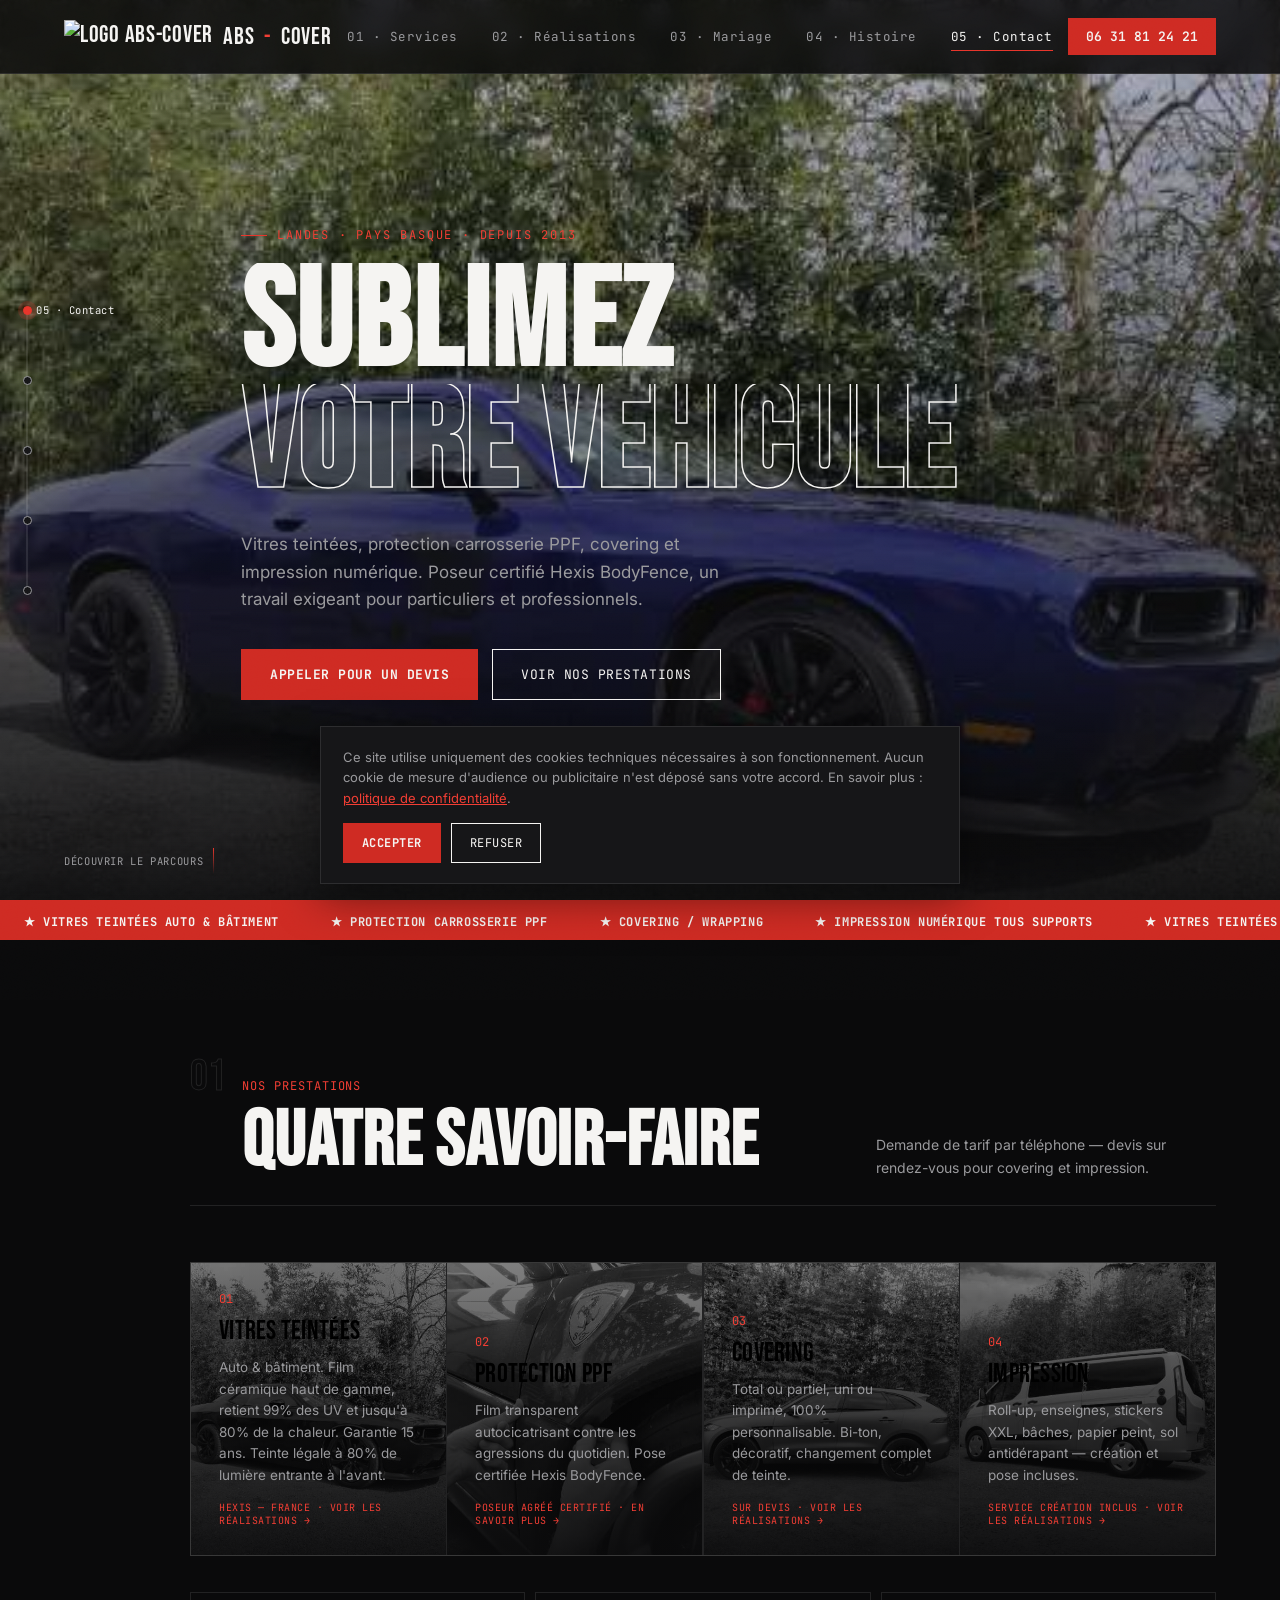
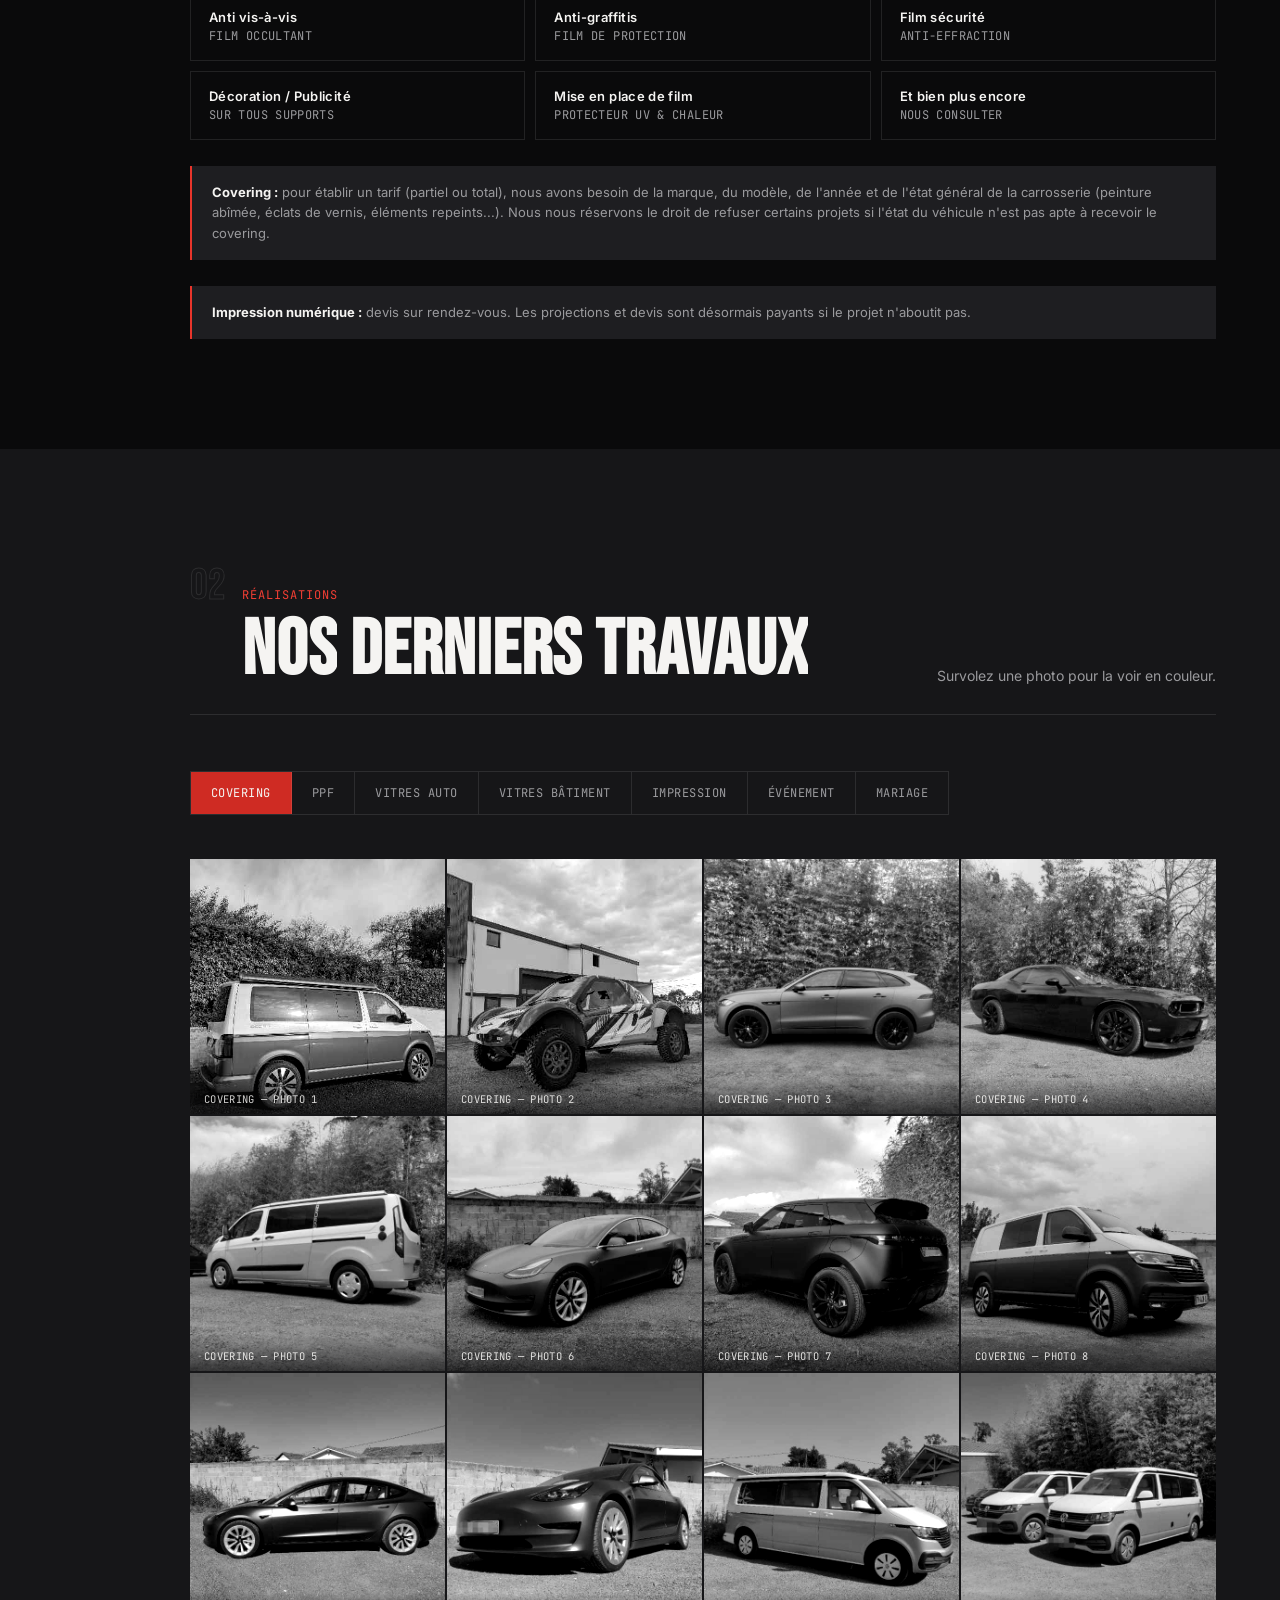
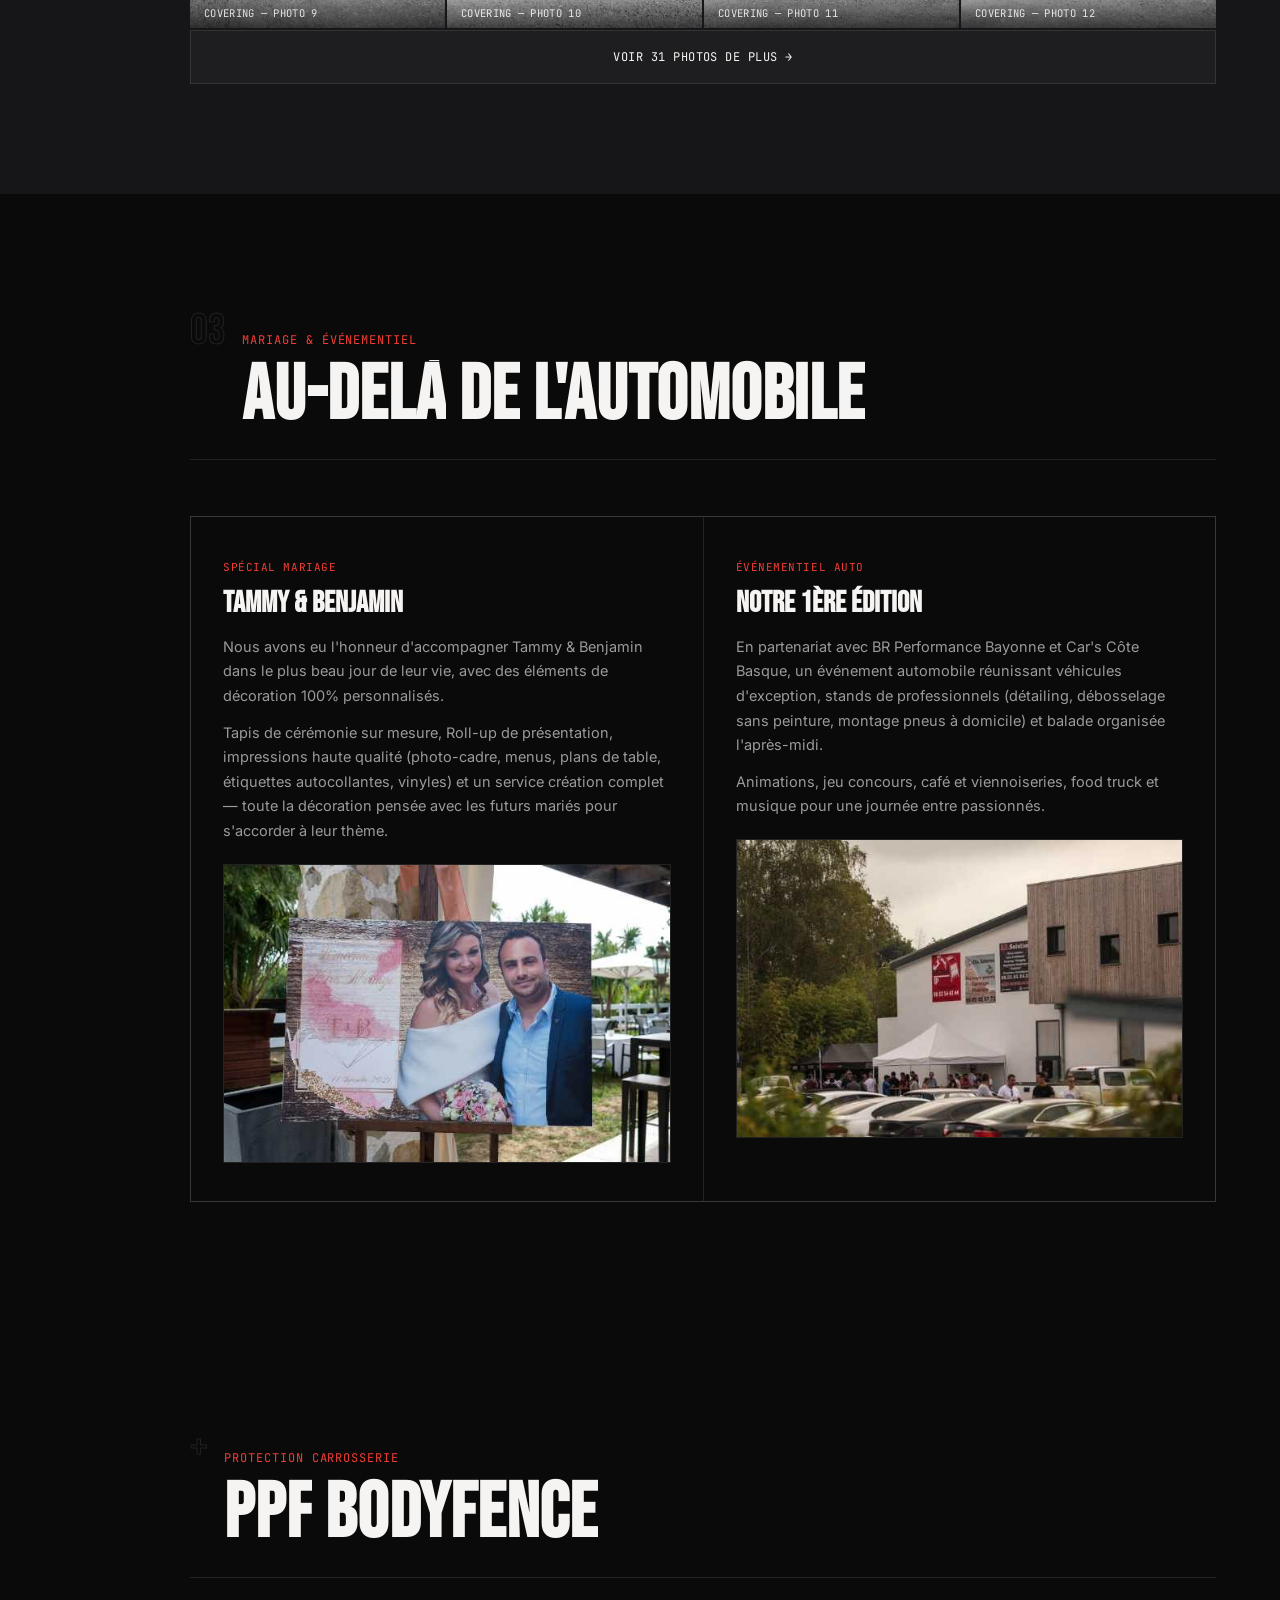
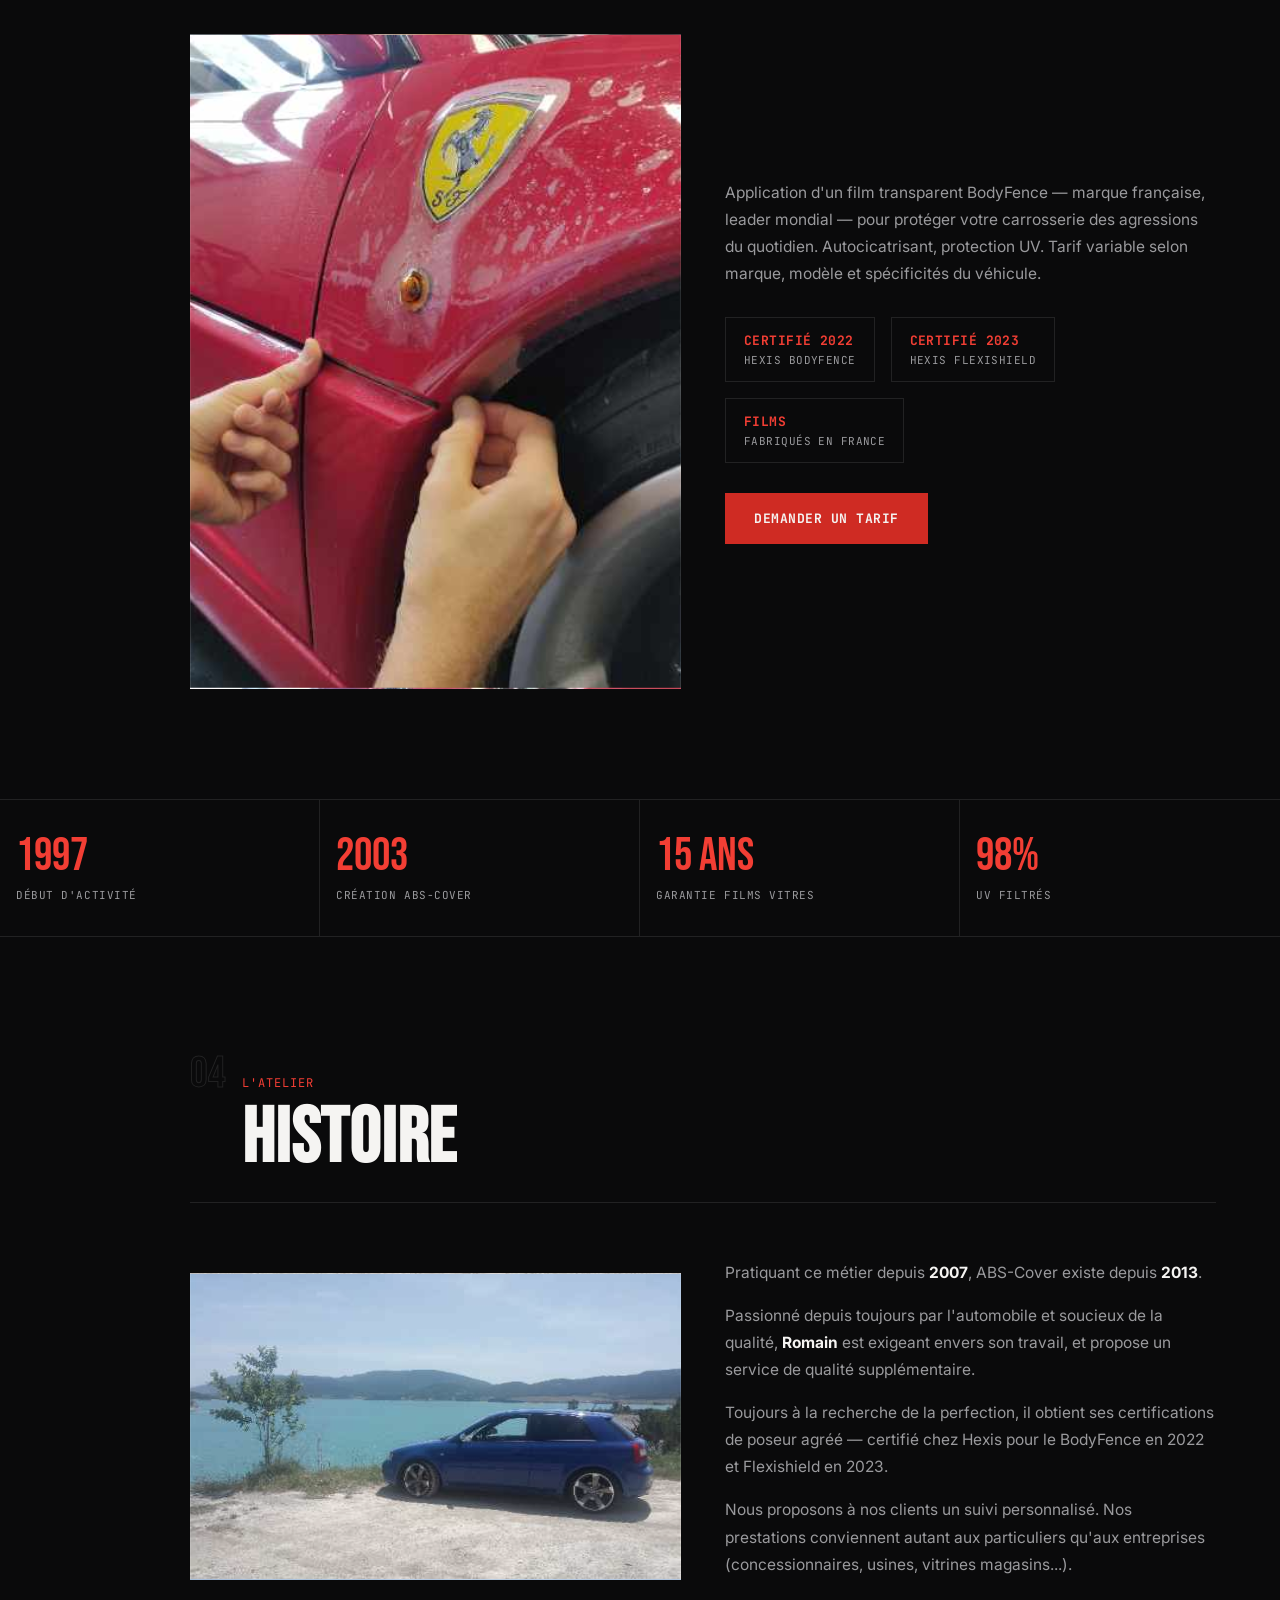
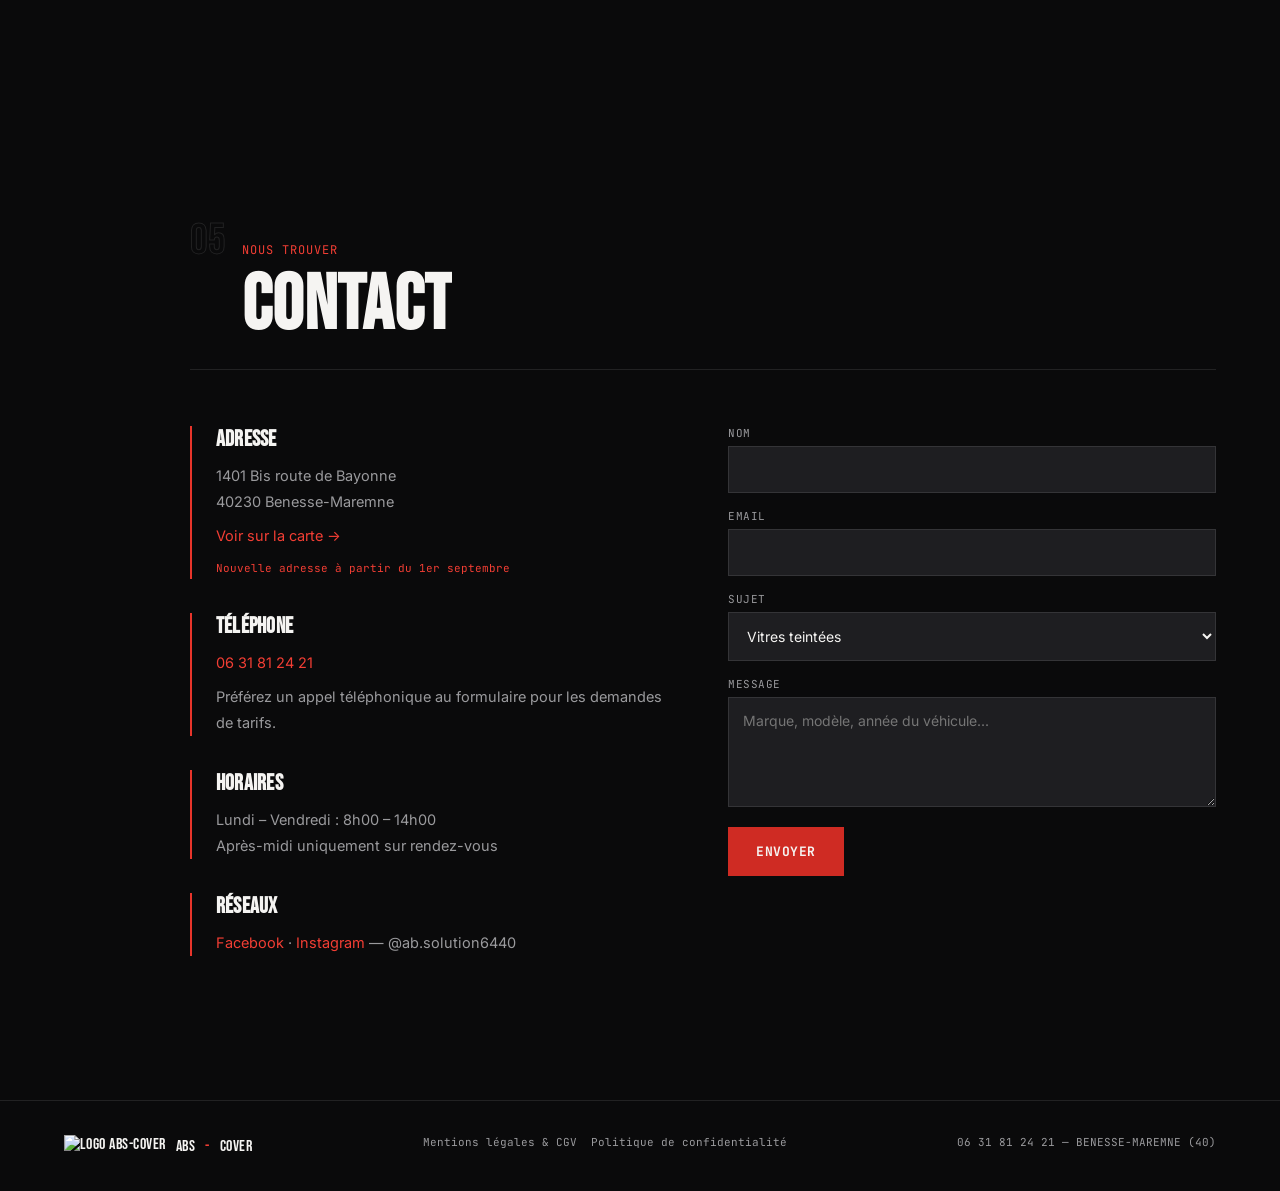
==== commit 437768eb: "Corrige les photos invisibles après "Voir plus" dans les galeries Les vignettes cachées par la pagin" ====
--- a/index.html
+++ b/index.html
@@ -949,7 +949,15 @@
     moreBtn.className = 'g-more';
     moreBtn.textContent = `Voir ${items.length - GALLERY_INITIAL_COUNT} photos de plus →`;
     moreBtn.addEventListener('click', () => {
-      grid.querySelectorAll('.g-extra-hidden').forEach(el => el.classList.remove('g-extra-hidden'));
+      // Ces vignettes étaient display:none, donc jamais "vues" par l'observer
+      // de révélation au scroll : sans ça, tout ce qui atterrit hors de l'écran
+      // au moment du clic restait invisible (opacity:0) tant qu'on ne
+      // scrollait pas exactement jusqu'à elles — on dirait des photos
+      // manquantes. On les affiche directement au clic.
+      grid.querySelectorAll('.g-extra-hidden').forEach(el => {
+        el.classList.remove('g-extra-hidden');
+        el.classList.add('in-view');
+      });
       moreBtn.remove();
     });
     grid.appendChild(moreBtn);
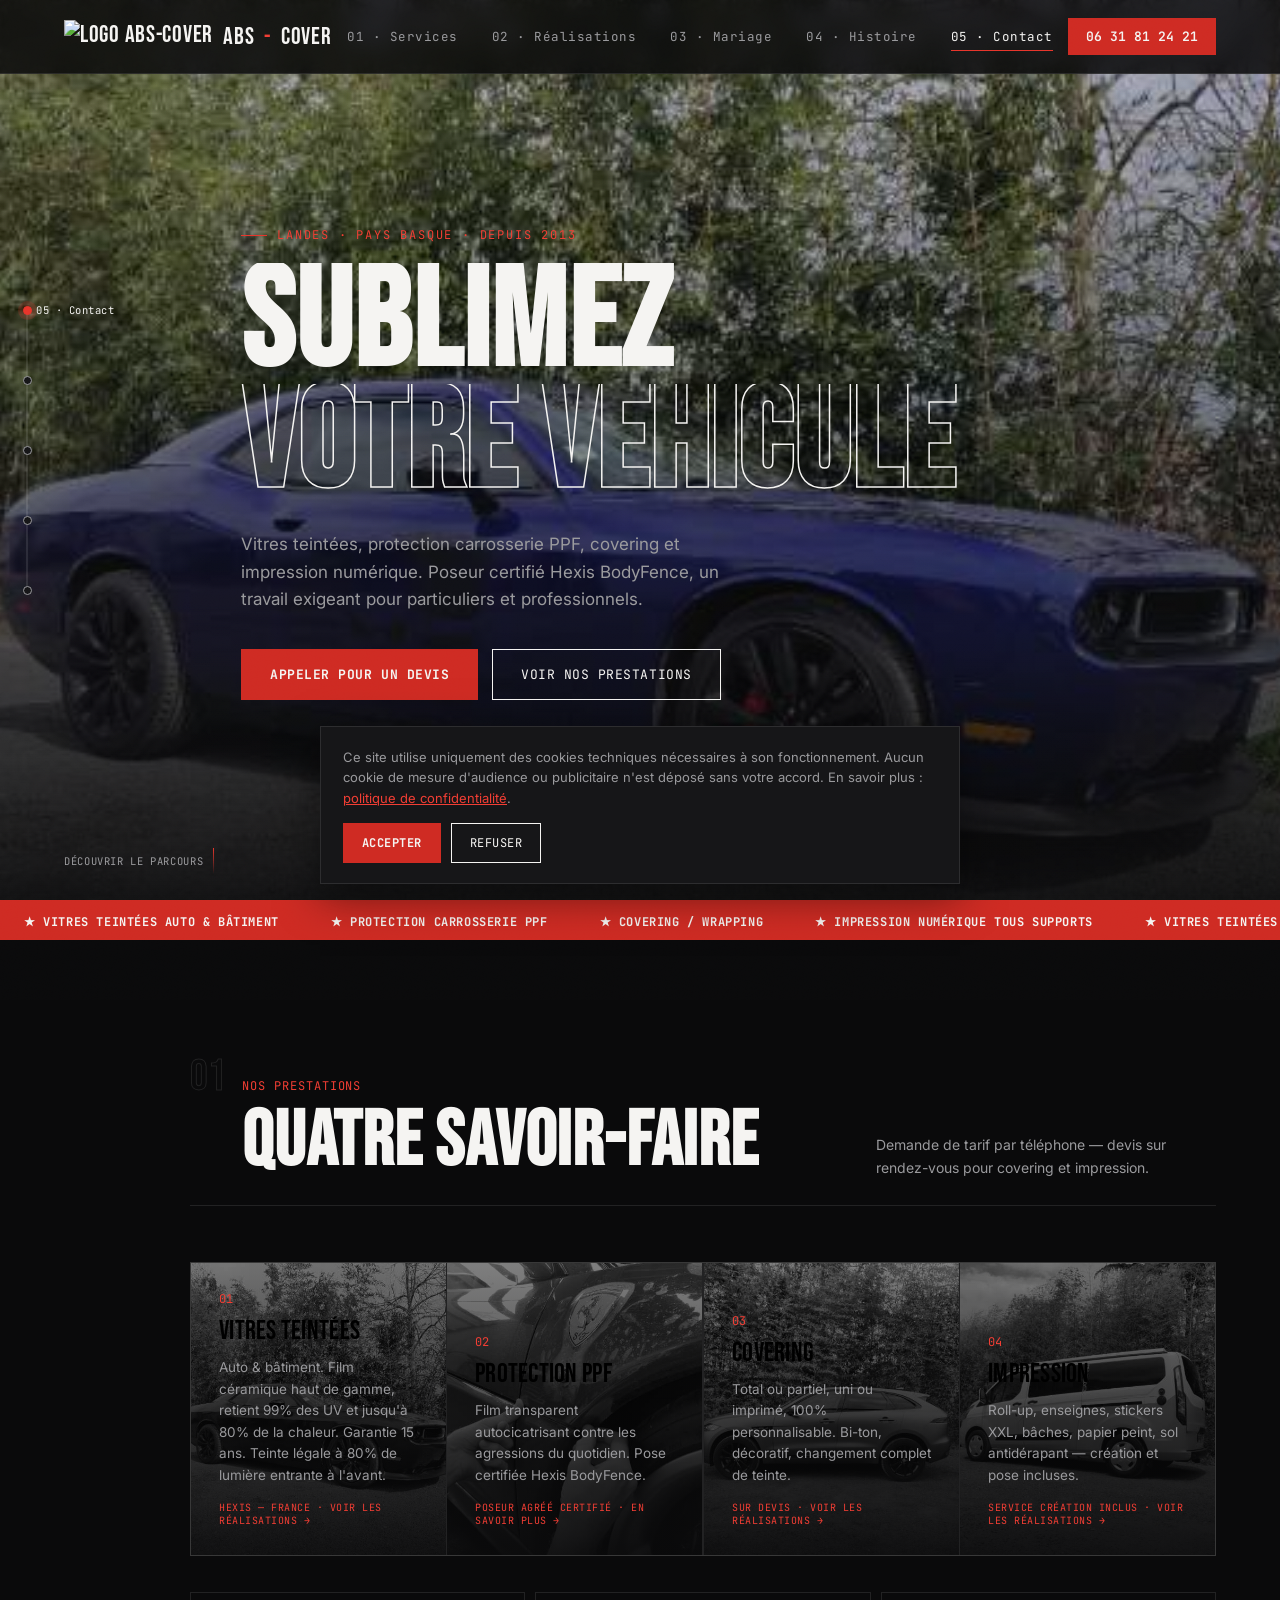
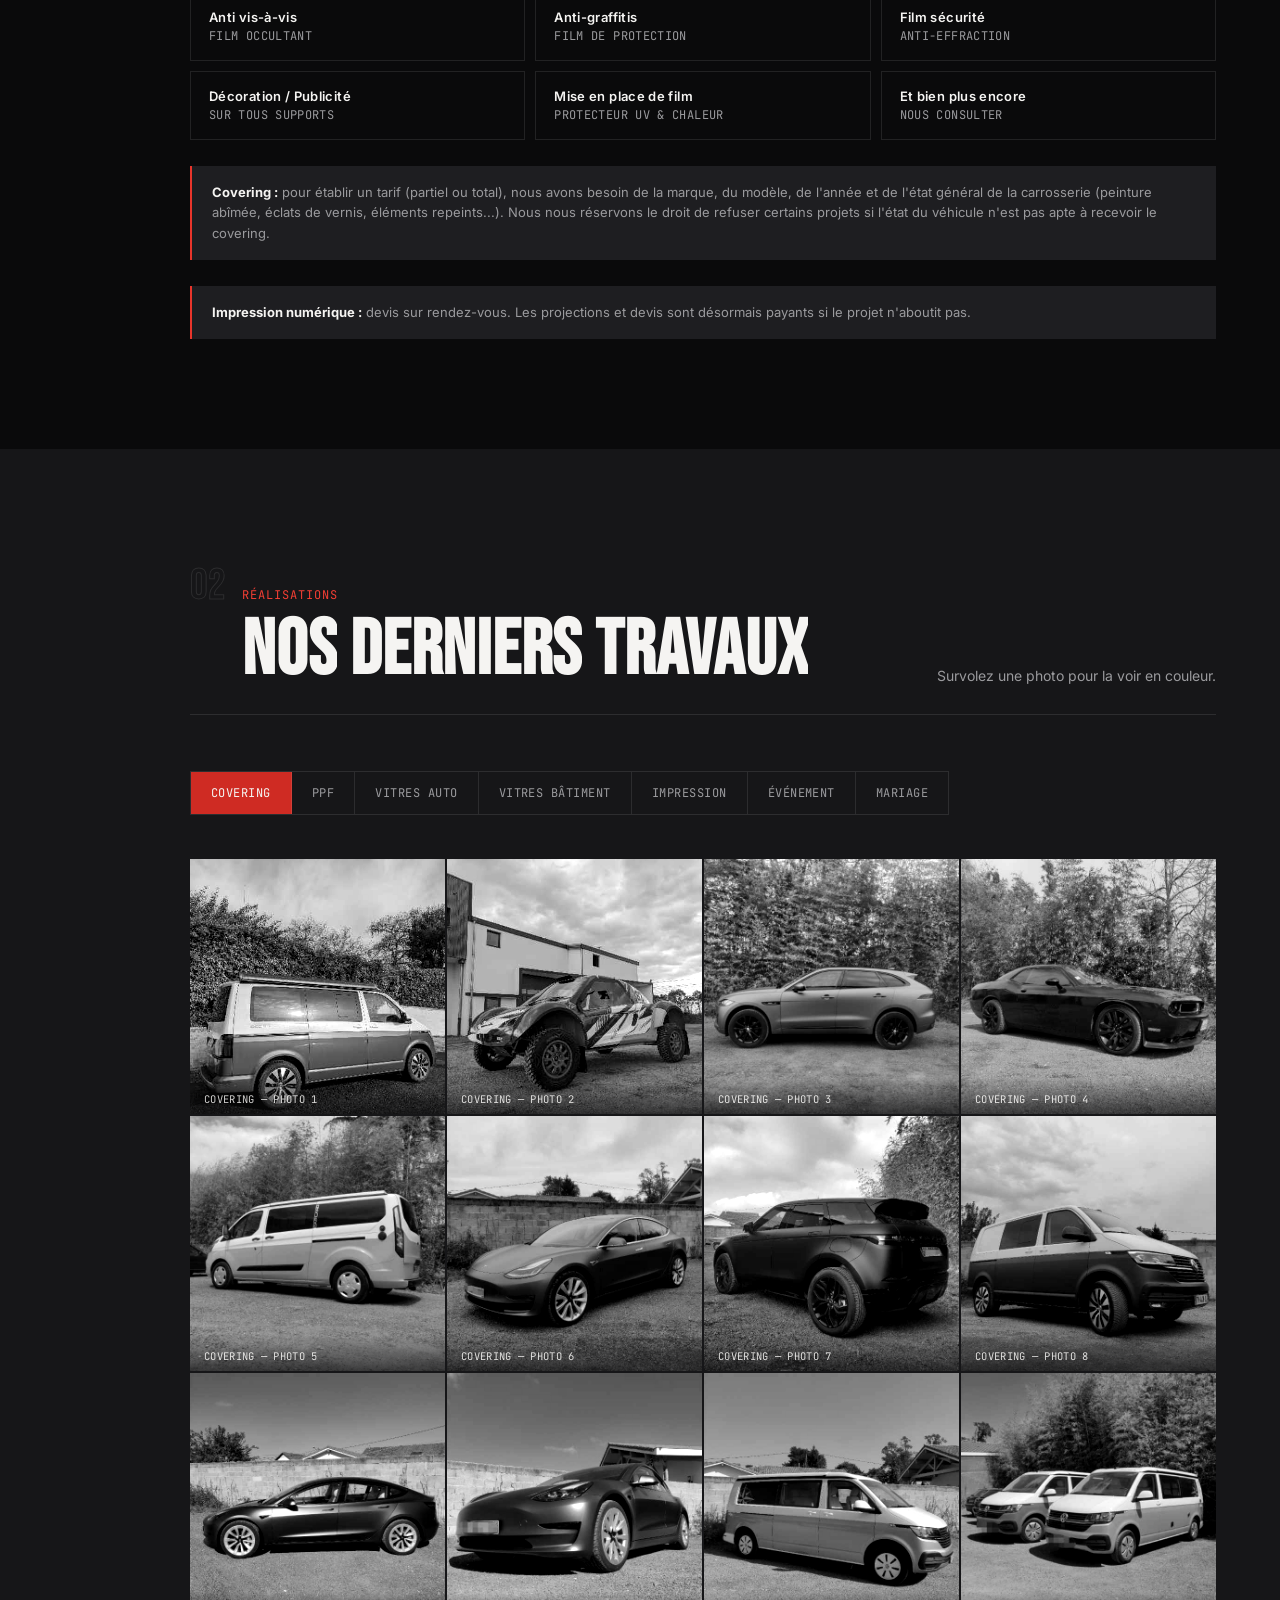
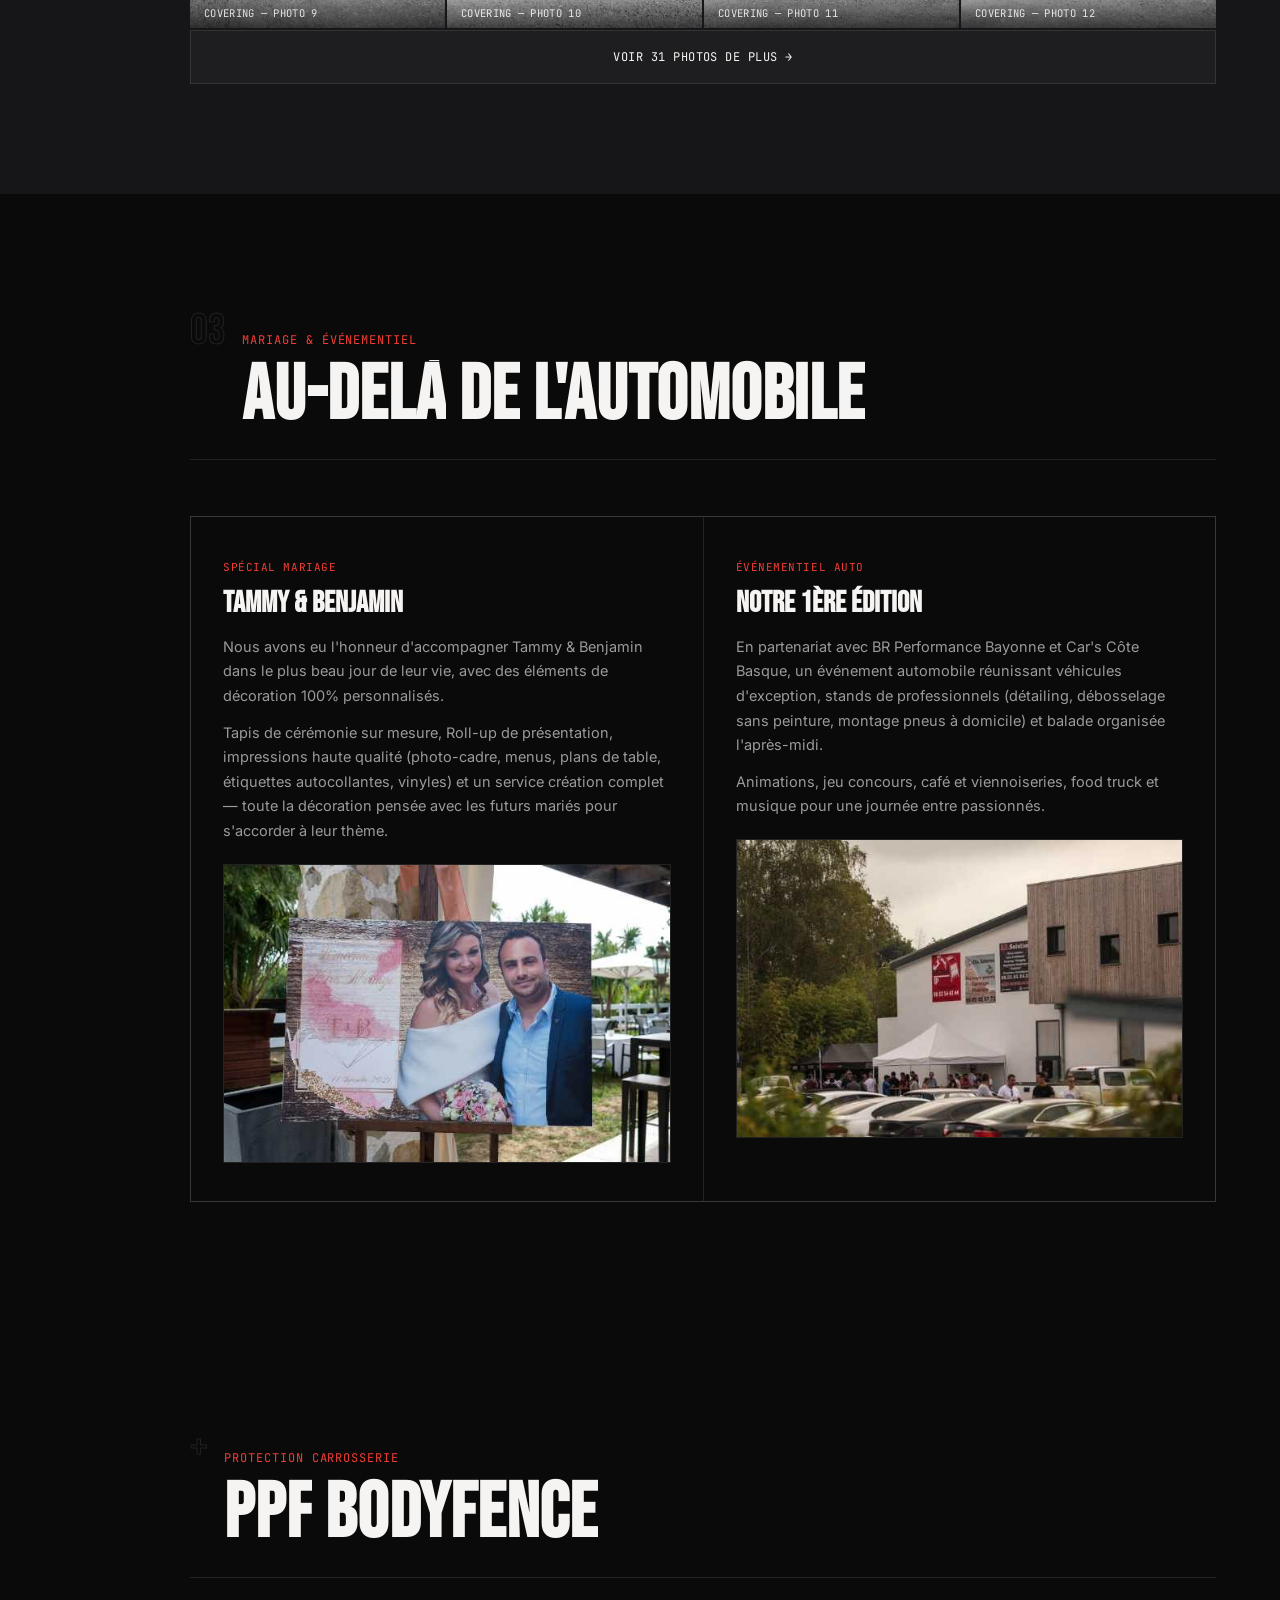
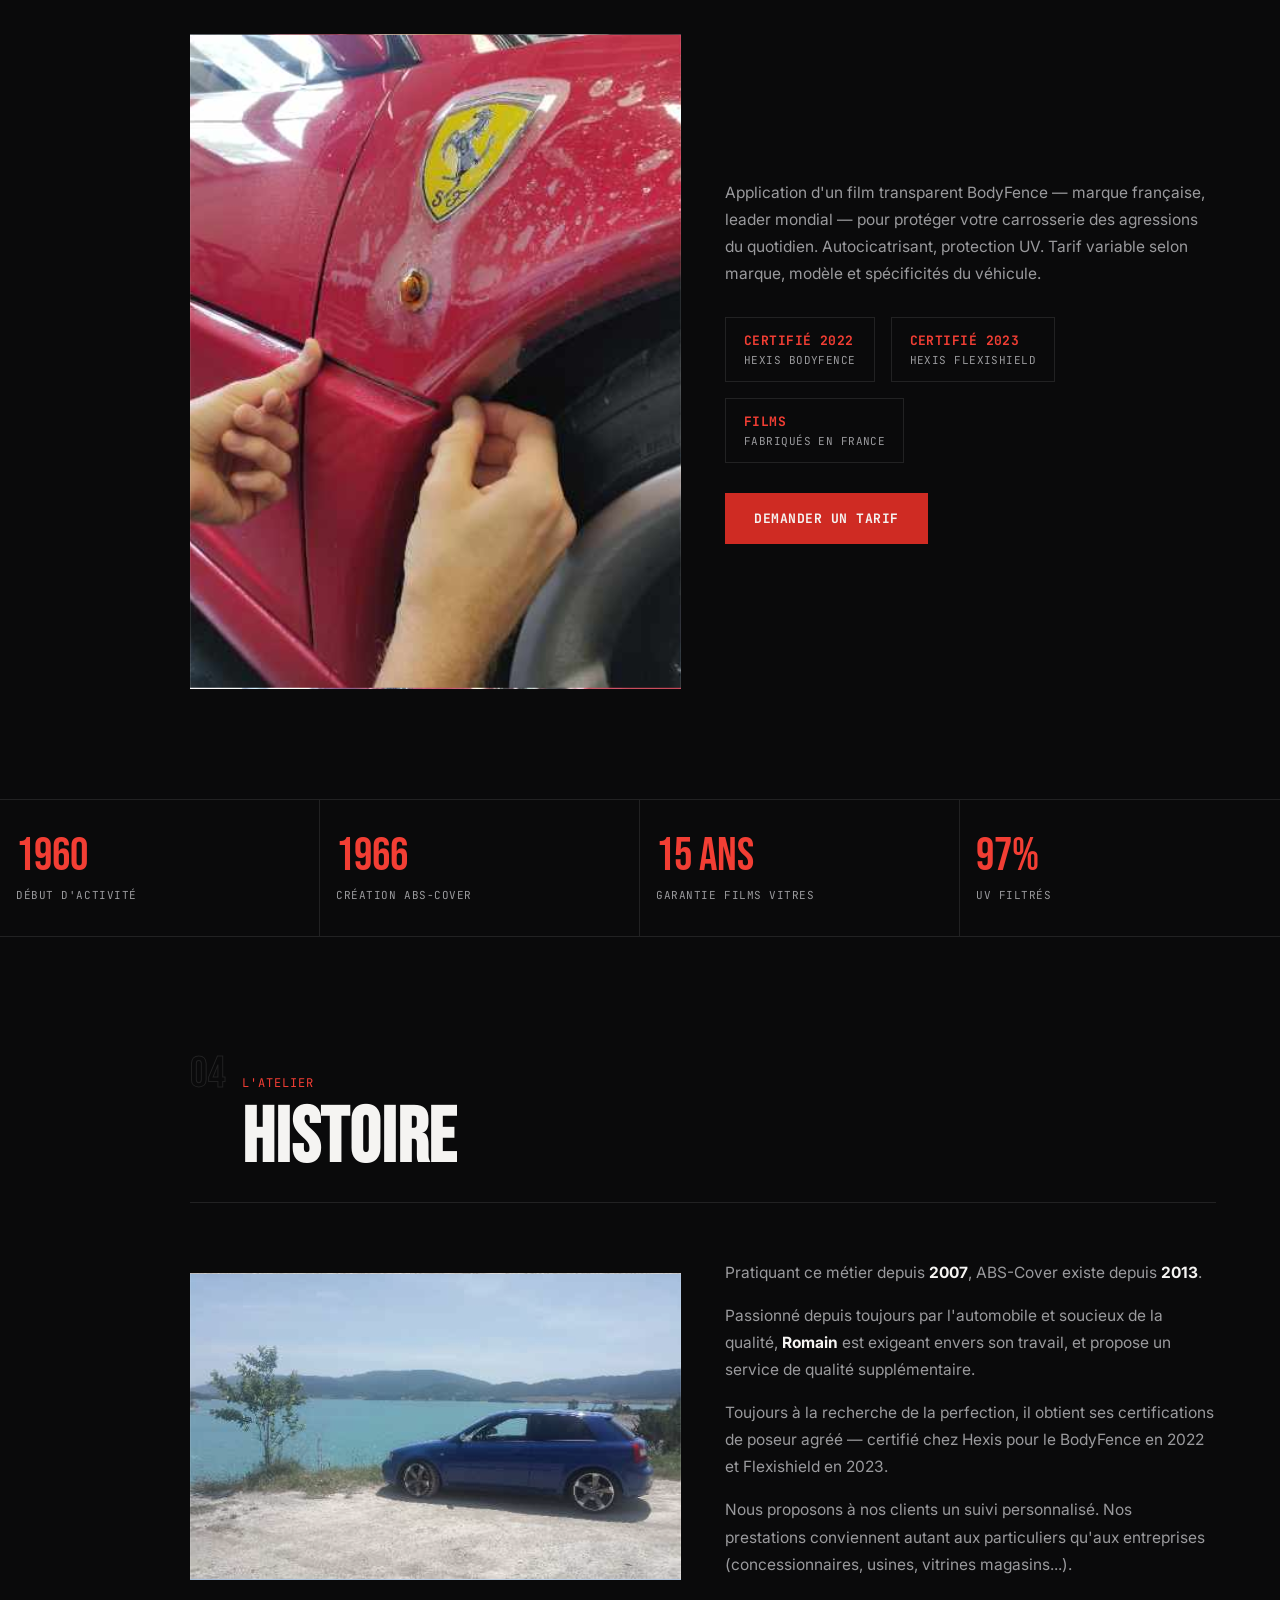
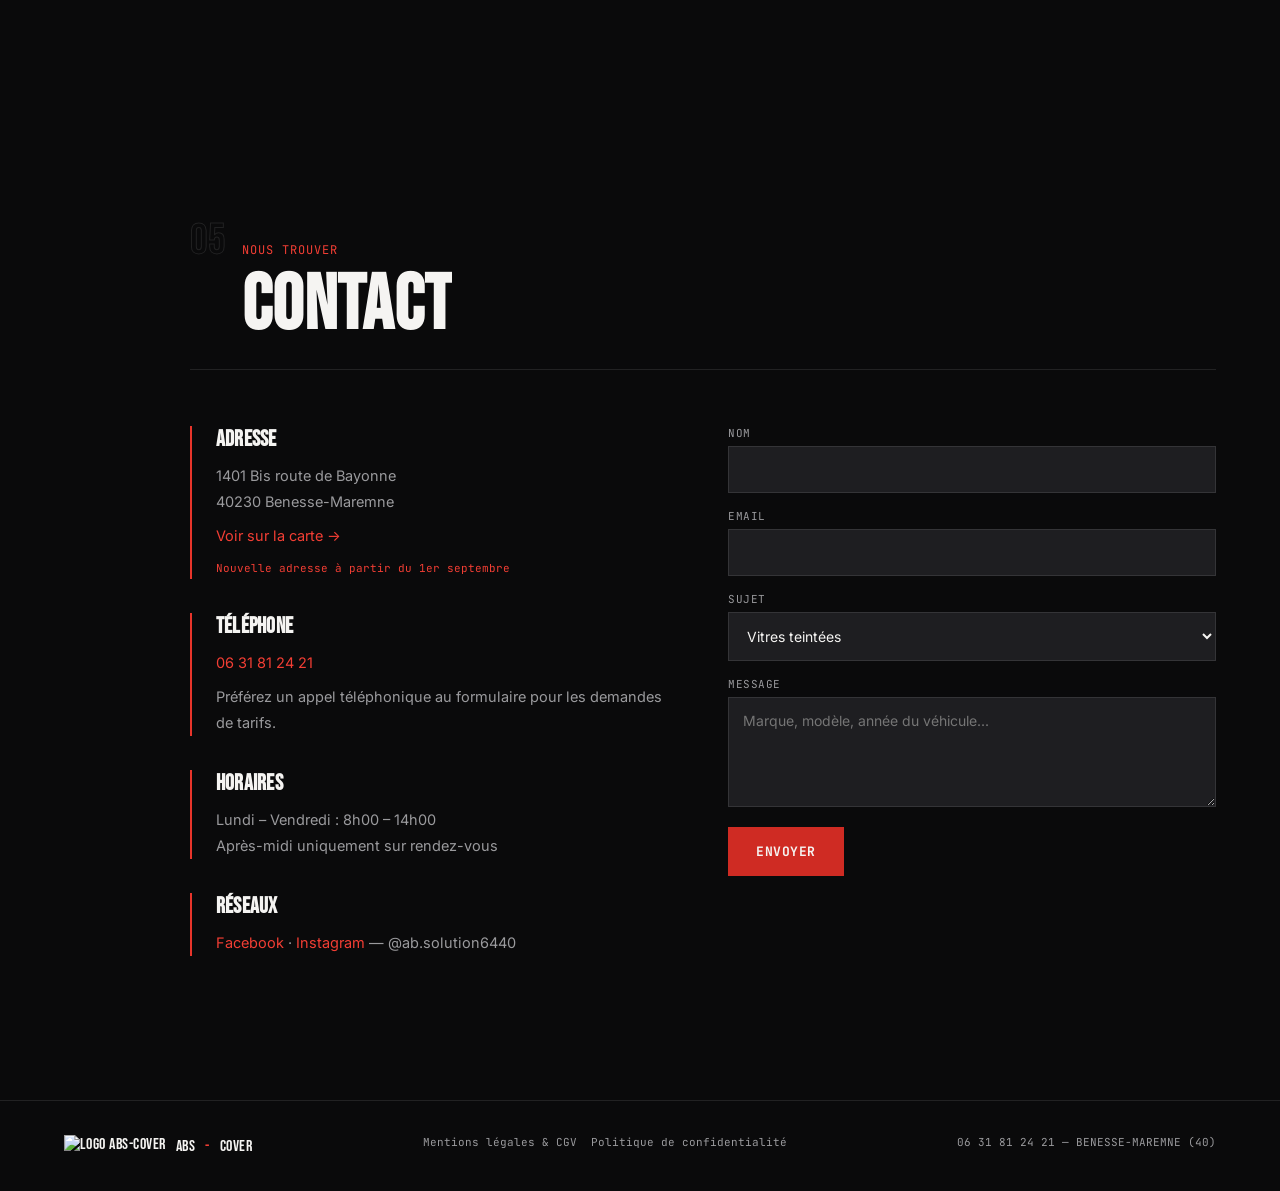
==== commit a2ab8736: "Formulaire prêt pour un envoi backend + confirmation honnête Le formulaire ne pouvait passer que par" ====
--- a/index.html
+++ b/index.html
@@ -464,6 +464,15 @@
   .cookie-actions button.accept{background:var(--accent-solid); border-color:var(--accent-solid); font-weight:700;}
   .cookie-actions button:hover{opacity:0.85;}
   @media(max-width:860px){.cookie-banner{bottom:64px;}}
+
+  /* Contacts de secours affichés quand l'envoi passe par le client mail */
+  .fc-contact{display:flex; align-items:center; justify-content:center; gap:10px; flex-wrap:wrap; margin-top:10px;}
+  .fc-sep{color:var(--grey);}
+  .fc-copy{background:transparent; border:1px solid var(--line); color:var(--grey); font-family:'JetBrains Mono',monospace;
+    font-size:11px; letter-spacing:0.04em; text-transform:uppercase; padding:7px 12px; cursor:pointer;
+    transition:border-color .2s ease, color .2s ease;}
+  .fc-copy:hover{border-color:var(--accent-text); color:var(--accent-text);}
+  .fc-copy:focus-visible{outline:2px solid var(--accent-text); outline-offset:2px;}
 </style>
 </head>
 <body class="loading">
@@ -745,9 +754,17 @@
     </form>
     <div class="form-confirm" id="formConfirm">
       <div class="fc-icon">✓</div>
-      <h3>Message prêt à partir</h3>
-      <p>Votre client email va s'ouvrir avec votre demande déjà rédigée — il ne vous reste qu'à cliquer sur envoyer.</p>
-      <p>Si rien ne s'ouvre automatiquement (bloqueur, pas de client mail configuré), appelez-nous directement au <a href="tel:0631812421">06 31 81 24 21</a>.</p>
+      <h3 id="fcTitre">Message prêt à partir</h3>
+      <p id="fcTexte">Votre client email va s'ouvrir avec votre demande déjà rédigée — il ne vous reste qu'à cliquer sur envoyer.</p>
+      <div id="fcSecours">
+        <p>Si rien ne s'ouvre automatiquement (bloqueur, pas de client mail configuré), joignez-nous directement :</p>
+        <p class="fc-contact">
+          <a href="tel:0631812421">06 31 81 24 21</a>
+          <span class="fc-sep">·</span>
+          <a href="mailto:contact@abs-cover.com">contact@abs-cover.com</a>
+          <button type="button" class="fc-copy" id="fcCopyEmail">Copier l'adresse</button>
+        </p>
+      </div>
       <button class="btn" id="formConfirmReset" type="button">Envoyer un autre message</button>
     </div>
   </div>
@@ -1182,9 +1199,19 @@
 refreshScrollable();
 updateProgress();
 
-// ===== FORMULAIRE — validation + envoi réel (mailto) + confirmation =====
+// ===== FORMULAIRE — validation + envoi + confirmation =====
 // Adresse qui reçoit les demandes. À CONFIRMER / REMPLACER si ce n'est pas la bonne.
 const CONTACT_EMAIL = 'contact@abs-cover.com';
+
+// Point d'envoi du formulaire. Tant qu'il est vide, on retombe sur mailto:
+// (ouverture du client mail du visiteur) — ça marche, mais si le visiteur n'a
+// pas de client mail configuré sur son téléphone, le message ne part jamais.
+//
+// Pour un envoi fiable : créer un compte gratuit chez Formspree
+// (https://formspree.io) ou Web3Forms (https://web3forms.com), puis coller
+// l'URL du formulaire ici. Rien d'autre à changer, le reste du code s'adapte.
+// Exemple : const FORM_ENDPOINT = 'https://formspree.io/f/abcdwxyz';
+const FORM_ENDPOINT = '';
 
 const contactForm = document.getElementById('contactForm');
 const formConfirm = document.getElementById('formConfirm');
@@ -1222,24 +1249,104 @@
     return;
   }
 
-  // État de chargement : évite le double envoi et donne un retour immédiat,
-  // le temps que le système ouvre l'application mail.
+  // État de chargement : évite le double envoi et donne un retour immédiat.
   contactSubmit.disabled = true;
   contactSubmit.textContent = 'Envoi...';
 
-  const subjectLine = encodeURIComponent(`Demande de devis — ${sujet} — ${nom}`);
+  if(FORM_ENDPOINT){
+    envoyerViaBackend({nom, email, sujet, message});
+  } else {
+    envoyerViaMailto({nom, email, sujet, message});
+  }
+});
+
+// Envoi réel : la demande part directement, le visiteur n'a rien à faire de plus.
+function envoyerViaBackend(data){
+  fetch(FORM_ENDPOINT, {
+    method: 'POST',
+    headers: {'Accept': 'application/json'},
+    body: new FormData(contactForm)
+  })
+  .then(res => {
+    if(!res.ok) throw new Error('Réponse ' + res.status);
+    afficherConfirmation('envoye');
+  })
+  .catch(() => {
+    // L'envoi a échoué (réseau coupé, service indisponible, quota dépassé).
+    // On ne fait pas semblant que c'est parti : on bascule sur le mailto pour
+    // que le visiteur ait quand même un moyen de nous joindre.
+    envoyerViaMailto(data);
+  })
+  .finally(() => {
+    contactSubmit.disabled = false;
+    contactSubmit.textContent = 'Envoyer';
+  });
+}
+
+// Repli : ouvre le client mail du visiteur avec la demande pré-rédigée.
+function envoyerViaMailto(data){
+  const subjectLine = encodeURIComponent(`Demande de devis — ${data.sujet} — ${data.nom}`);
   const bodyLine = encodeURIComponent(
-    `Nom : ${nom}\nEmail : ${email}\nSujet : ${sujet}\n\nMessage :\n${message}`
+    `Nom : ${data.nom}\nEmail : ${data.email}\nSujet : ${data.sujet}\n\nMessage :\n${data.message}`
   );
   window.location.href = `mailto:${CONTACT_EMAIL}?subject=${subjectLine}&body=${bodyLine}`;
 
   setTimeout(() => {
-    contactForm.style.display = 'none';
-    formConfirm.classList.add('show');
+    afficherConfirmation('mailto');
     contactSubmit.disabled = false;
     contactSubmit.textContent = 'Envoyer';
   }, 500);
+}
+
+// Le message de confirmation dit la vérité sur ce qui vient de se passer :
+// "envoyé" seulement quand ça l'est vraiment, "prêt à partir" pour le mailto.
+function afficherConfirmation(mode){
+  const titre = document.getElementById('fcTitre');
+  const texte = document.getElementById('fcTexte');
+  const secours = document.getElementById('fcSecours');
+
+  if(mode === 'envoye'){
+    titre.textContent = 'Message envoyé';
+    texte.textContent = 'Votre demande nous est bien parvenue. Nous vous répondons sous 24 à 48 h.';
+    secours.hidden = true;
+  } else {
+    titre.textContent = 'Message prêt à partir';
+    texte.textContent = 'Votre client email va s\'ouvrir avec votre demande déjà rédigée — il ne vous reste qu\'à cliquer sur envoyer.';
+    secours.hidden = false;
+  }
+
+  contactForm.style.display = 'none';
+  formConfirm.classList.add('show');
+}
+
+// Bouton "copier l'adresse" : sur mobile, si le client mail ne s'ouvre pas,
+// c'est le moyen le plus simple de récupérer l'adresse sans la recopier.
+const fcCopyEmail = document.getElementById('fcCopyEmail');
+fcCopyEmail.addEventListener('click', () => {
+  const done = () => {
+    fcCopyEmail.textContent = 'Adresse copiée ✓';
+    setTimeout(() => { fcCopyEmail.textContent = "Copier l'adresse"; }, 2000);
+  };
+  // navigator.clipboard n'existe pas partout (vieux navigateurs, contexte non
+  // sécurisé) : dans ce cas on sélectionne le texte pour une copie manuelle.
+  if(navigator.clipboard && navigator.clipboard.writeText){
+    navigator.clipboard.writeText(CONTACT_EMAIL).then(done).catch(selectionManuelle);
+  } else {
+    selectionManuelle();
+  }
 });
+
+function selectionManuelle(){
+  const lien = document.querySelector('.fc-contact a[href^="mailto:"]');
+  if(!lien) return;
+  const range = document.createRange();
+  range.selectNodeContents(lien);
+  const sel = window.getSelection();
+  sel.removeAllRanges();
+  sel.addRange(range);
+  fcCopyEmail.textContent = 'Sélectionnée — copiez-la';
+  setTimeout(() => { fcCopyEmail.textContent = "Copier l'adresse"; }, 2500);
+}
 
 formConfirmReset.addEventListener('click', () => {
   contactForm.reset();
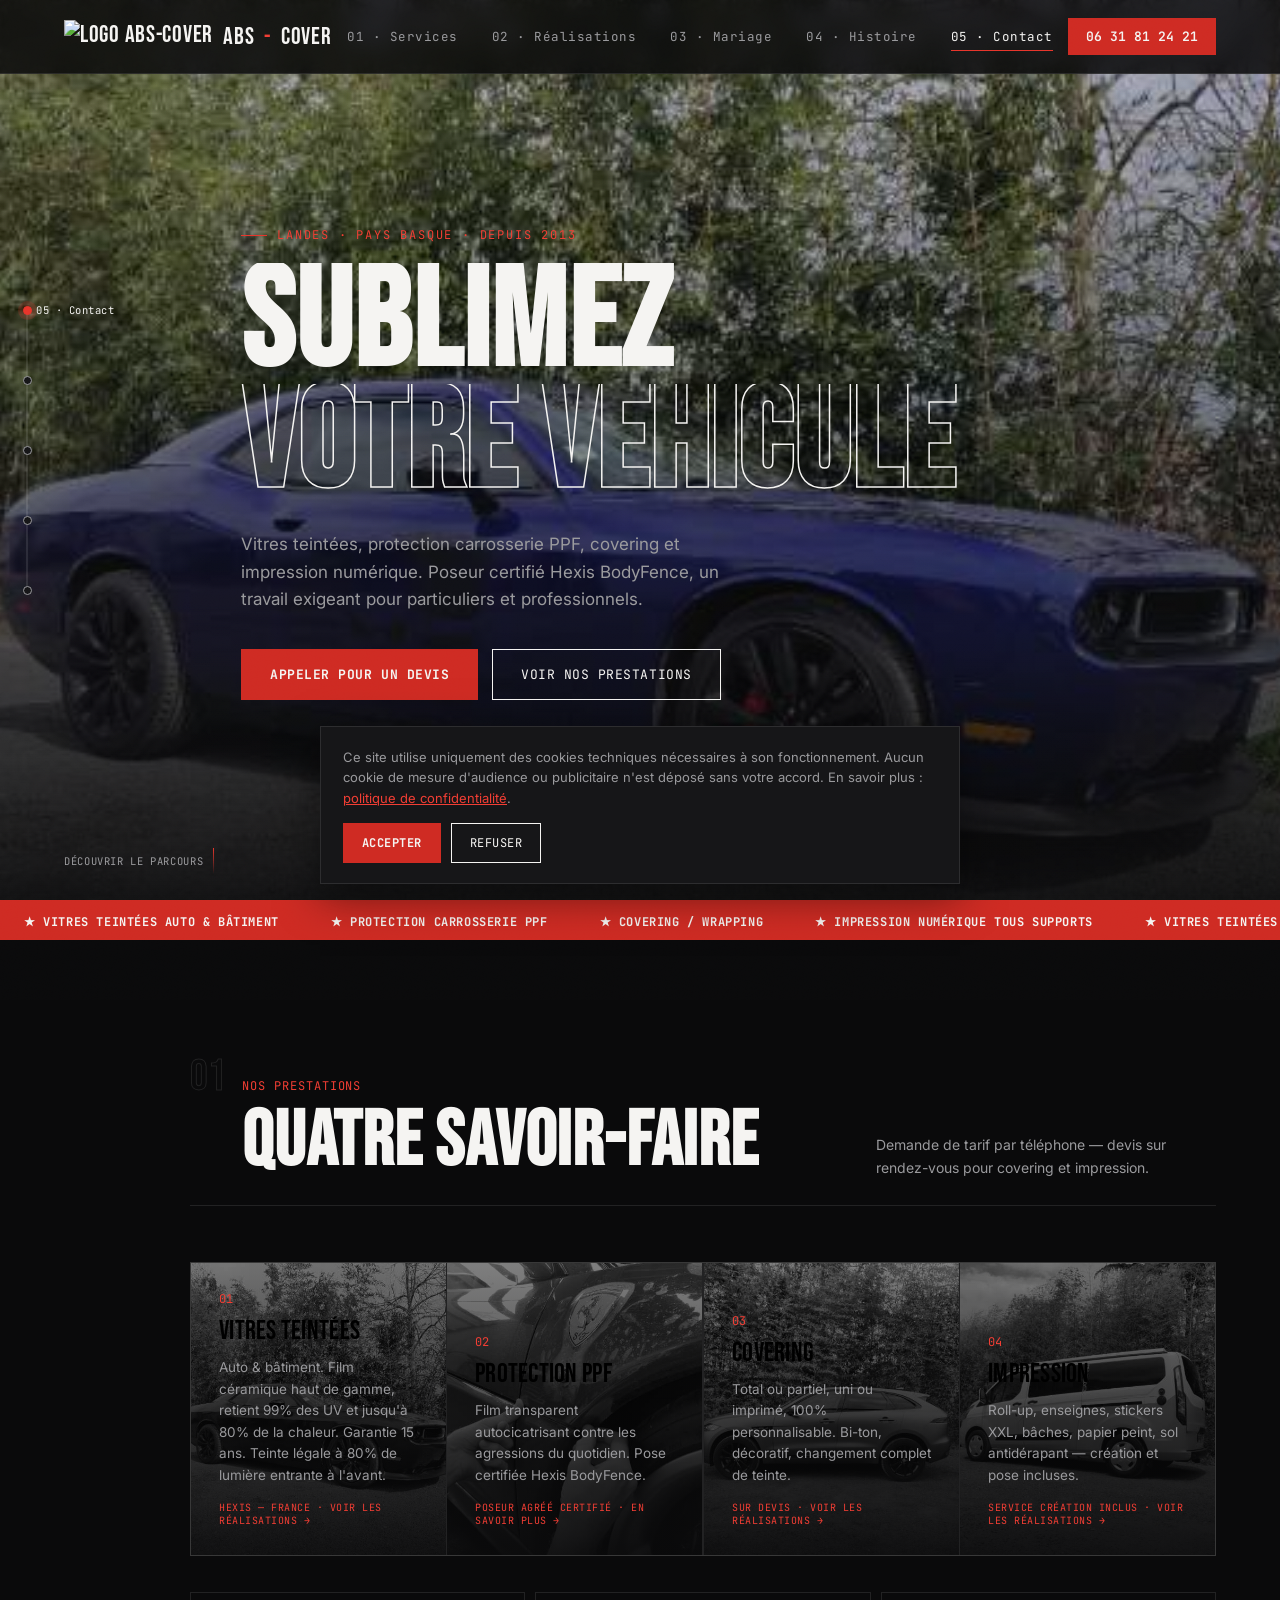
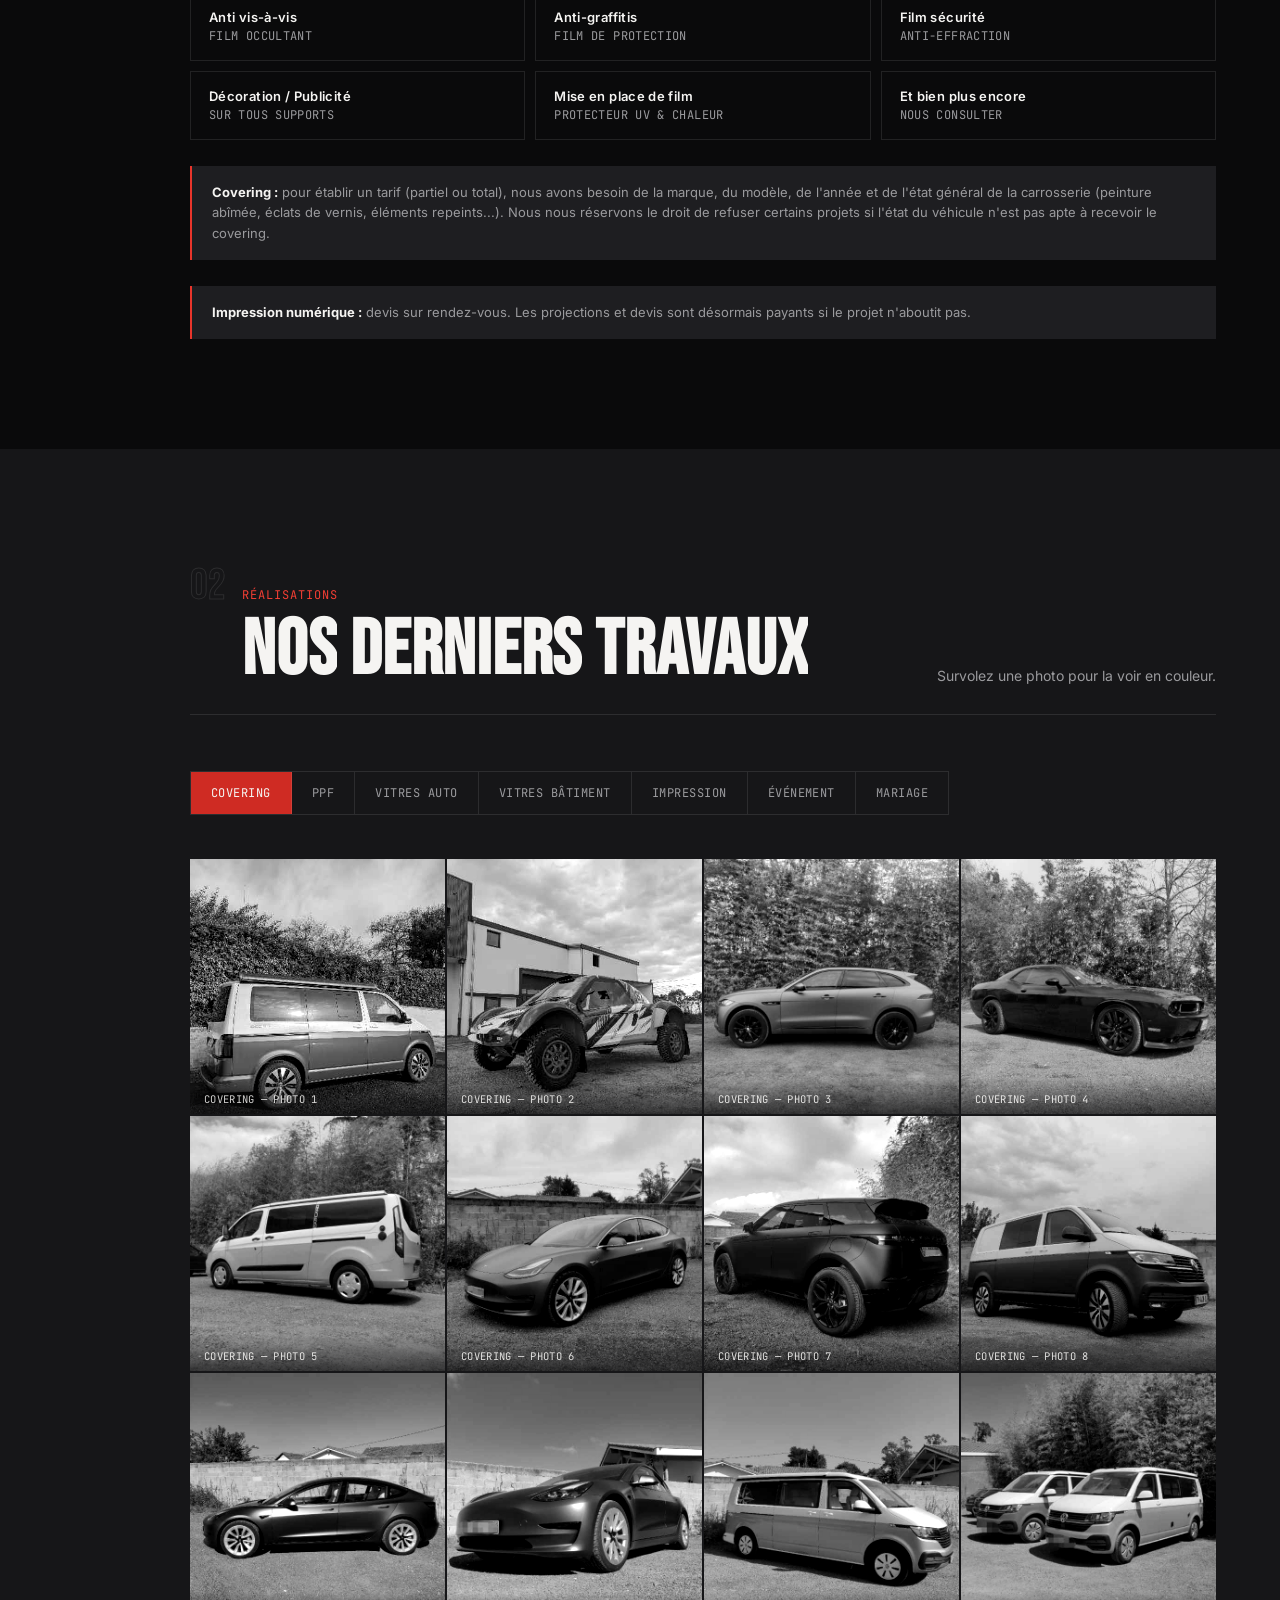
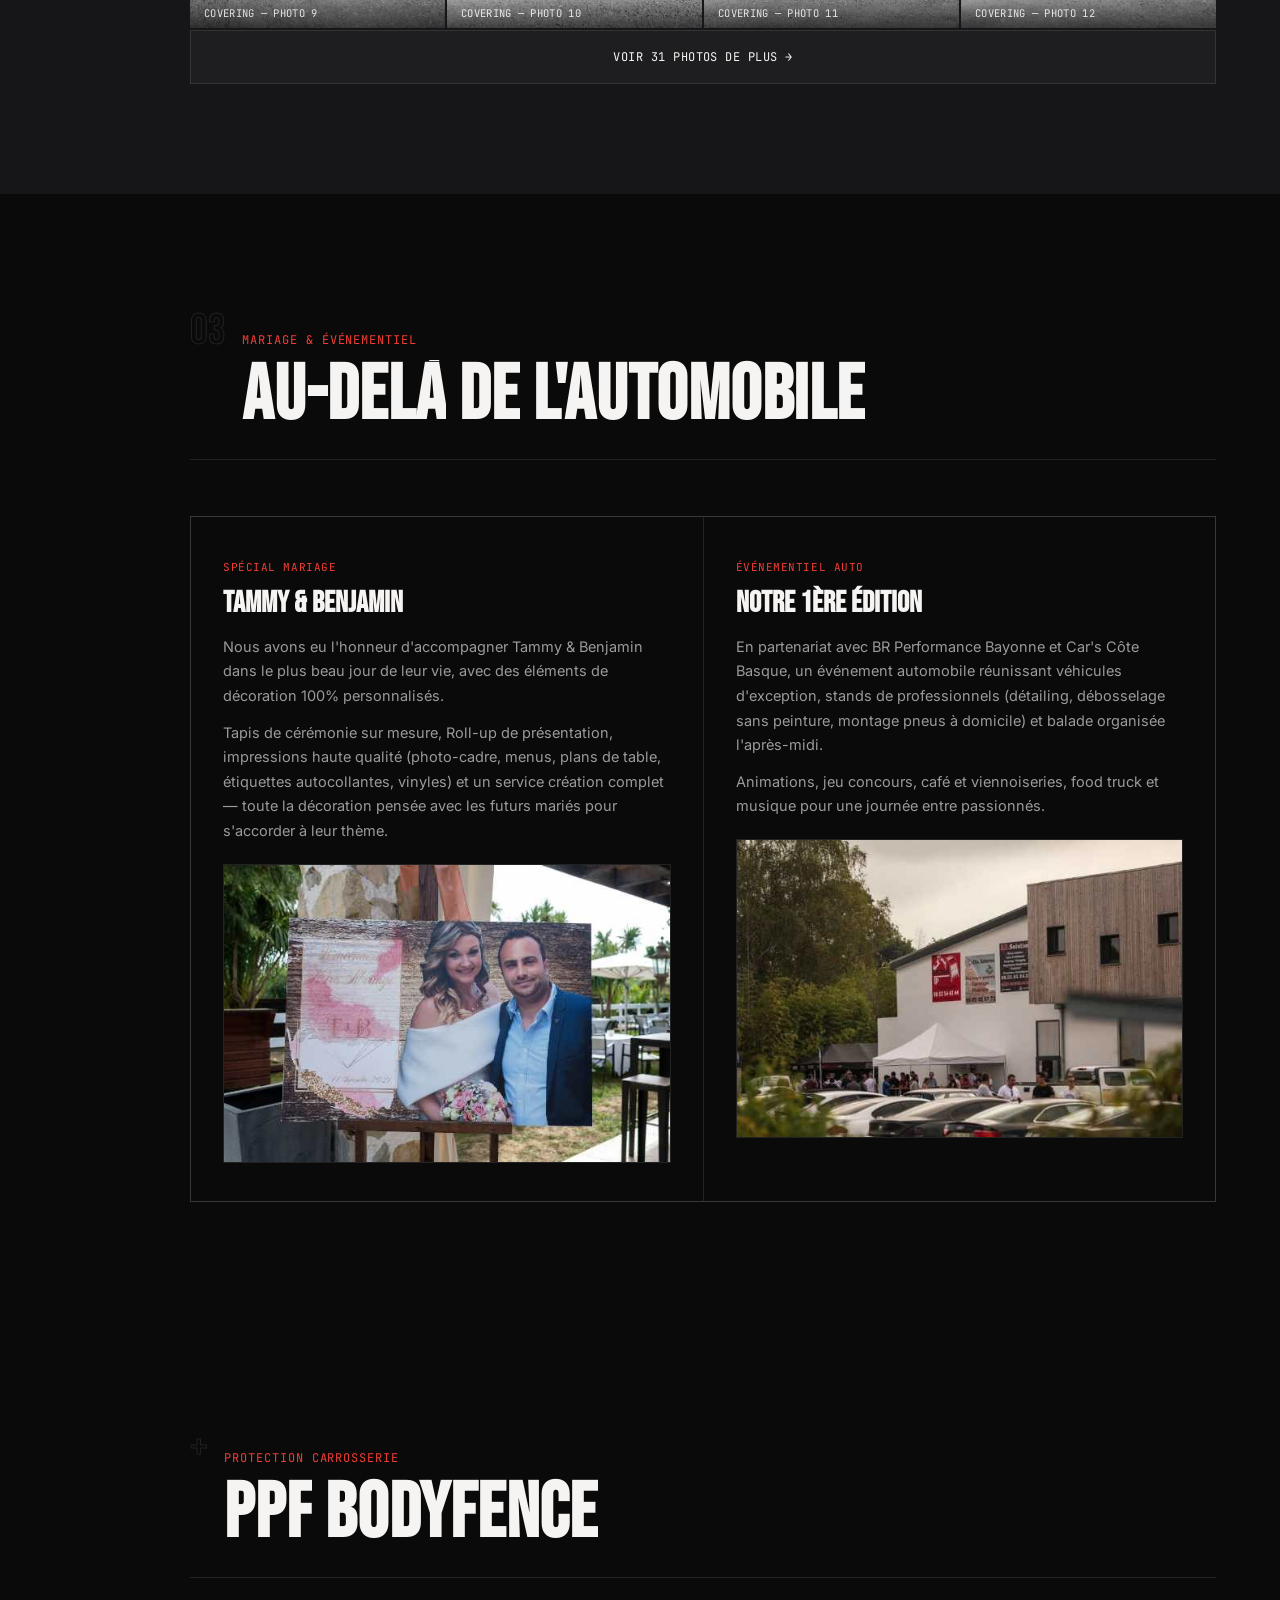
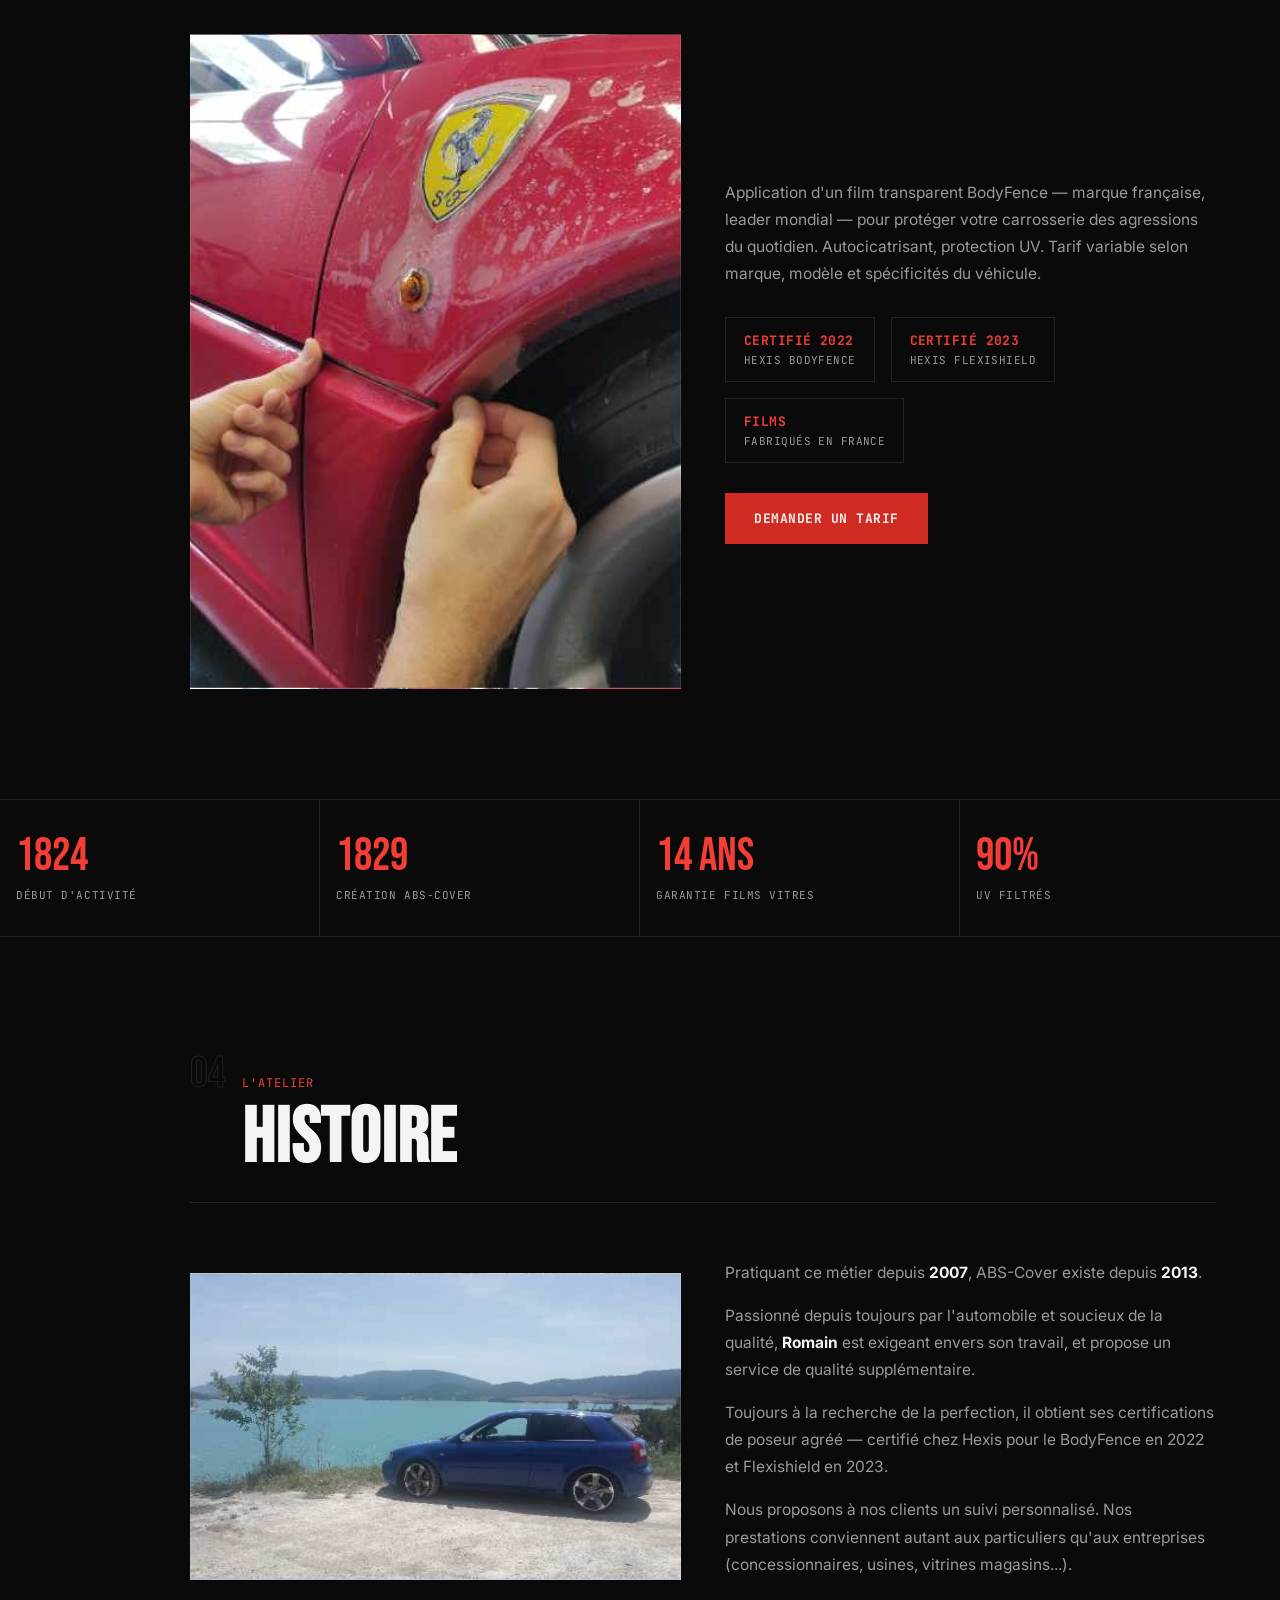
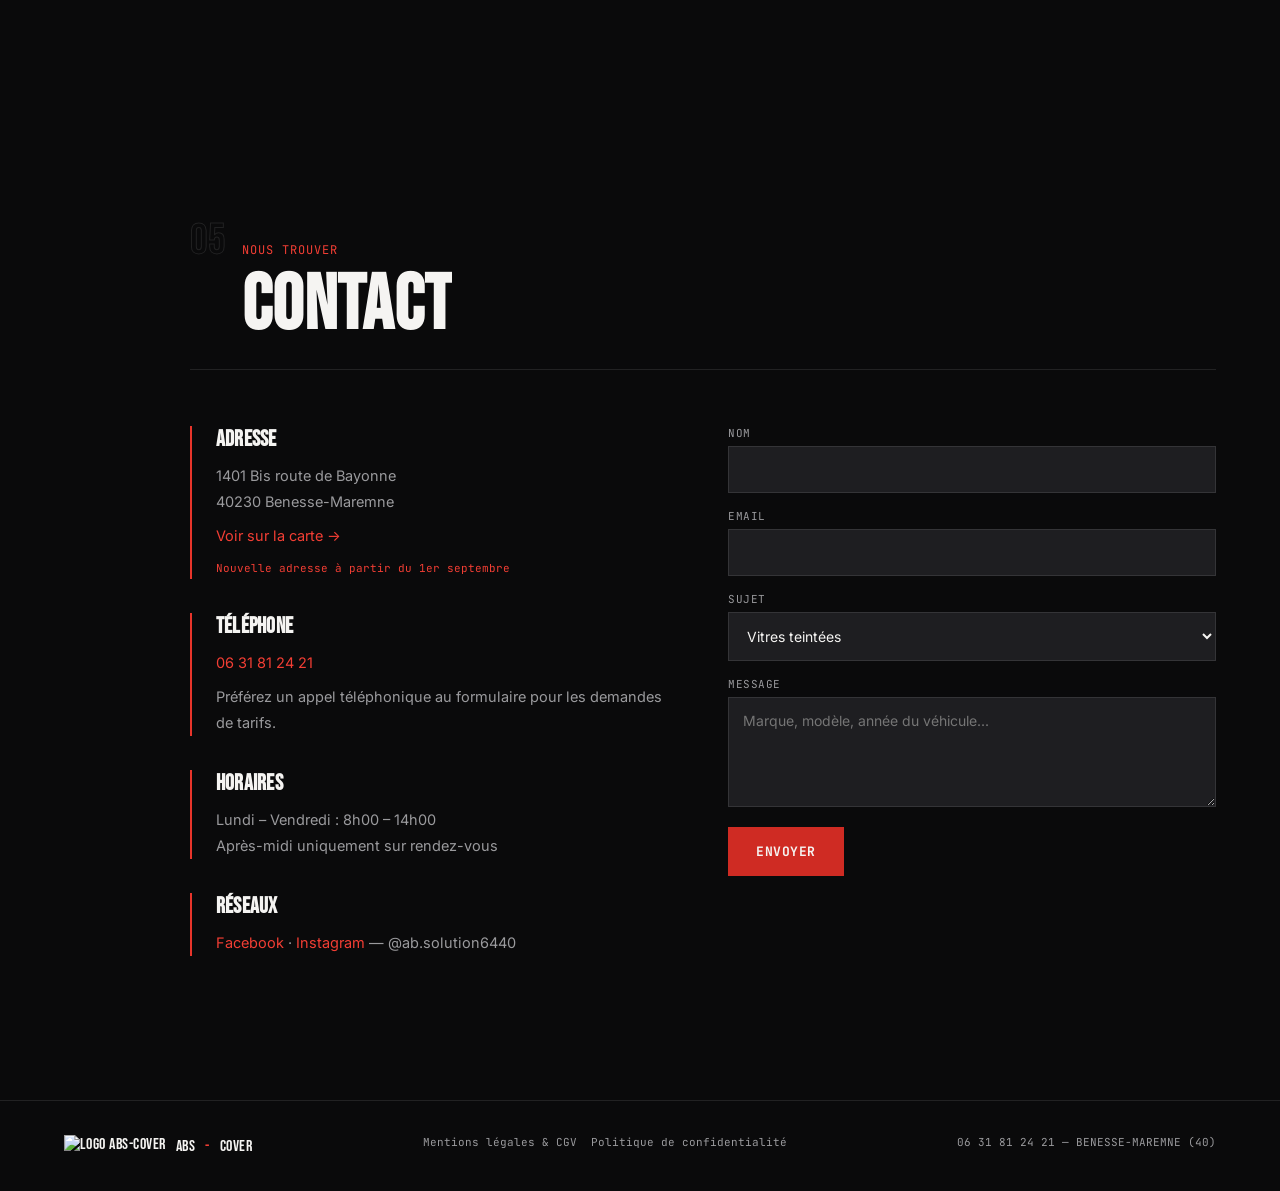
==== commit c688cee9: "Détecte l'échec silencieux de l'envoi par client mail Tant qu'aucun service d'envoi n'est branché, l" ====
--- a/index.html
+++ b/index.html
@@ -473,6 +473,10 @@
     transition:border-color .2s ease, color .2s ease;}
   .fc-copy:hover{border-color:var(--accent-text); color:var(--accent-text);}
   .fc-copy:focus-visible{outline:2px solid var(--accent-text); outline-offset:2px;}
+
+  /* Envoi non abouti : on distingue visuellement du cas nominal, sans dramatiser */
+  .form-confirm.is-echec .fc-icon{background:var(--accent-solid); color:var(--white);}
+  .form-confirm.is-echec .fc-contact a{color:var(--accent-text); font-weight:600;}
 </style>
 </head>
 <body class="loading">
@@ -1284,18 +1288,38 @@
 }
 
 // Repli : ouvre le client mail du visiteur avec la demande pré-rédigée.
+//
+// Problème connu de cette approche : si le visiteur n'a pas de client mail
+// configuré (cas fréquent sur mobile), il ne se passe strictement rien et
+// personne ne le sait — ni lui, ni nous. On détecte donc si le navigateur a
+// bien passé la main à une application : quand un client mail s'ouvre, la page
+// perd le focus ou passe en arrière-plan. Si rien ne bouge, c'est que l'envoi
+// n'a pas abouti, et on le dit clairement au lieu d'afficher une confirmation
+// rassurante et fausse.
 function envoyerViaMailto(data){
   const subjectLine = encodeURIComponent(`Demande de devis — ${data.sujet} — ${data.nom}`);
   const bodyLine = encodeURIComponent(
     `Nom : ${data.nom}\nEmail : ${data.email}\nSujet : ${data.sujet}\n\nMessage :\n${data.message}`
   );
+
+  let mainPassee = false;
+  const noterPassage = () => { mainPassee = true; };
+  window.addEventListener('blur', noterPassage);
+  document.addEventListener('visibilitychange', noterPassage);
+
   window.location.href = `mailto:${CONTACT_EMAIL}?subject=${subjectLine}&body=${bodyLine}`;
 
+  // 1,2 s : assez pour laisser le système ouvrir l'application mail, assez
+  // court pour que le visiteur ne reste pas devant un bouton figé.
   setTimeout(() => {
-    afficherConfirmation('mailto');
+    window.removeEventListener('blur', noterPassage);
+    document.removeEventListener('visibilitychange', noterPassage);
+
+    // document.hidden couvre le cas où l'app s'ouvre sans déclencher blur.
+    afficherConfirmation(mainPassee || document.hidden ? 'mailto' : 'echec');
     contactSubmit.disabled = false;
     contactSubmit.textContent = 'Envoyer';
-  }, 500);
+  }, 1200);
 }
 
 // Le message de confirmation dit la vérité sur ce qui vient de se passer :
@@ -1305,11 +1329,24 @@
   const texte = document.getElementById('fcTexte');
   const secours = document.getElementById('fcSecours');
 
+  const icone = formConfirm.querySelector('.fc-icon');
+
   if(mode === 'envoye'){
+    icone.textContent = '✓';
+    formConfirm.classList.remove('is-echec');
     titre.textContent = 'Message envoyé';
     texte.textContent = 'Votre demande nous est bien parvenue. Nous vous répondons sous 24 à 48 h.';
     secours.hidden = true;
+  } else if(mode === 'echec'){
+    // Aucun client mail n'a pris la main : le message n'est PAS parti.
+    icone.textContent = '!';
+    formConfirm.classList.add('is-echec');
+    titre.textContent = "Votre message n'a pas pu être envoyé";
+    texte.textContent = "Aucune application mail ne s'est ouverte sur votre appareil. Votre demande n'a donc pas été transmise — contactez-nous directement, on vous répond tout de suite :";
+    secours.hidden = false;
   } else {
+    icone.textContent = '✓';
+    formConfirm.classList.remove('is-echec');
     titre.textContent = 'Message prêt à partir';
     texte.textContent = 'Votre client email va s\'ouvrir avec votre demande déjà rédigée — il ne vous reste qu\'à cliquer sur envoyer.';
     secours.hidden = false;
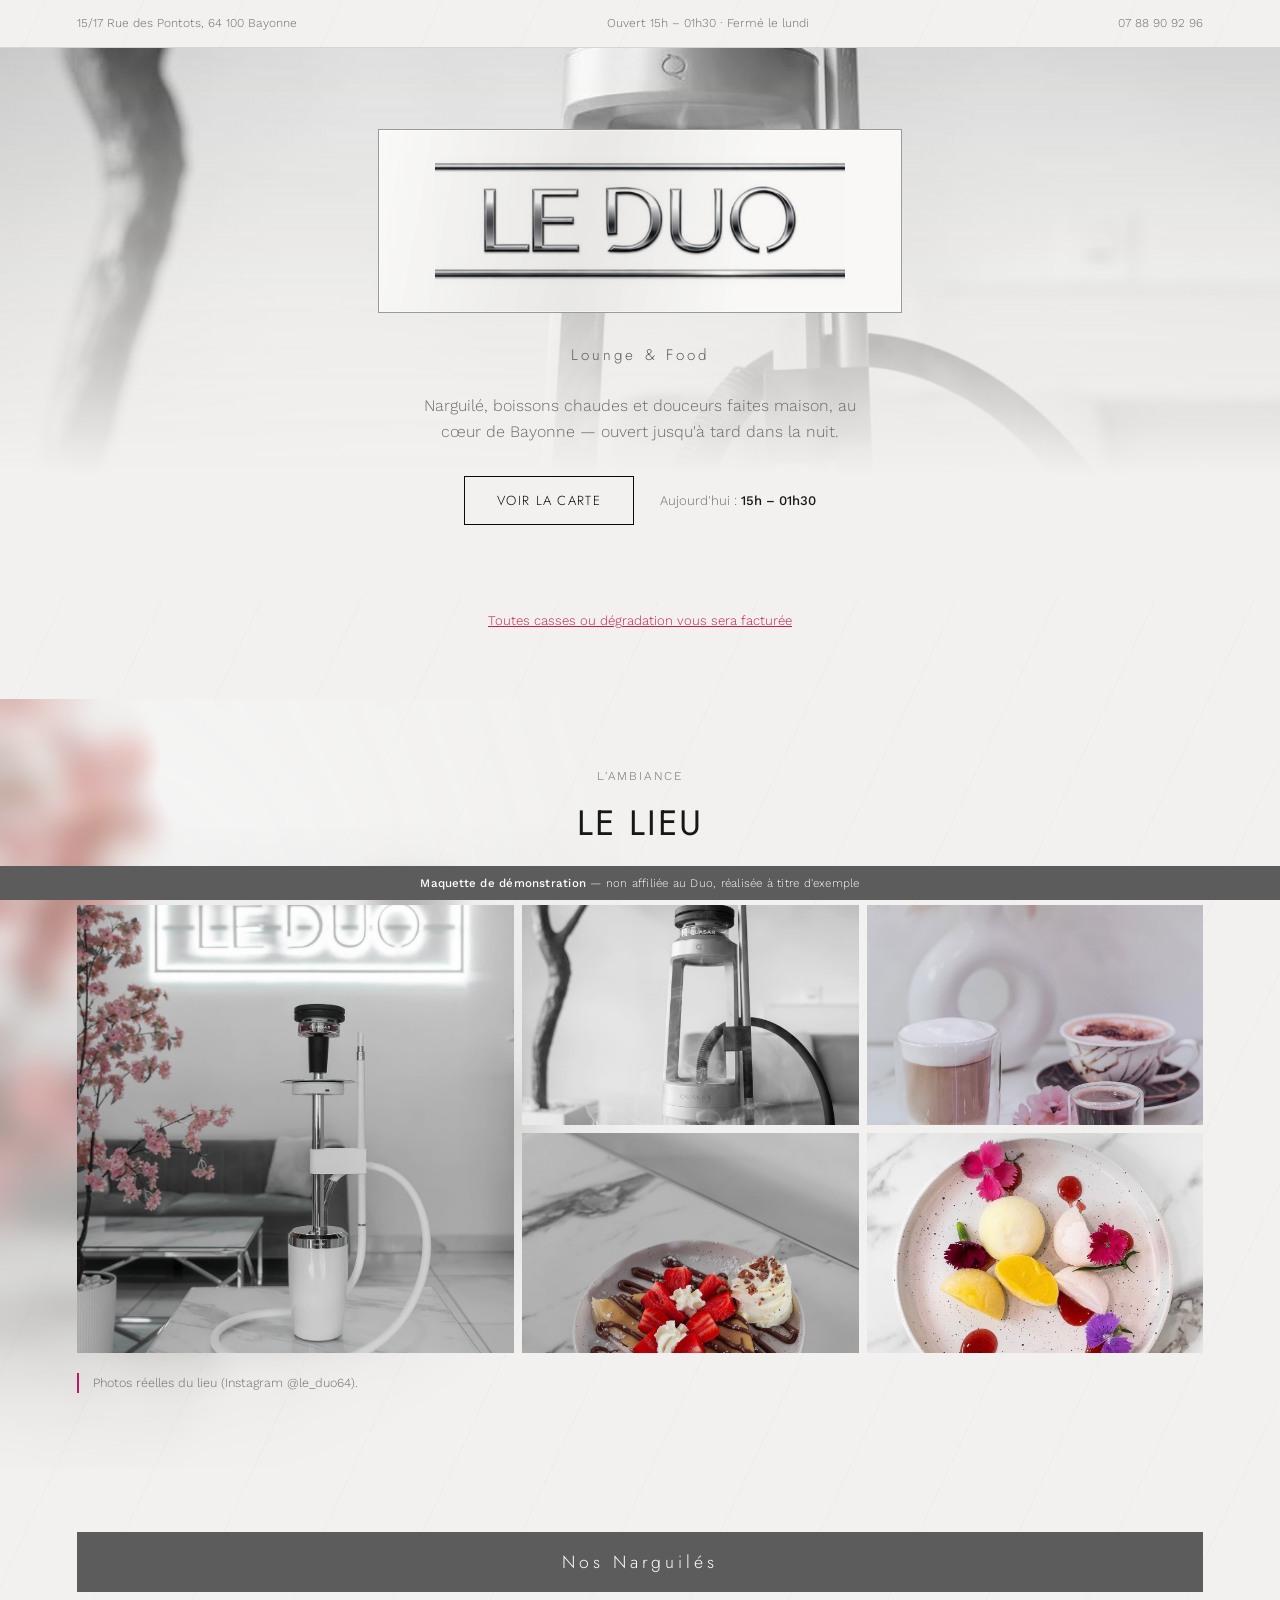
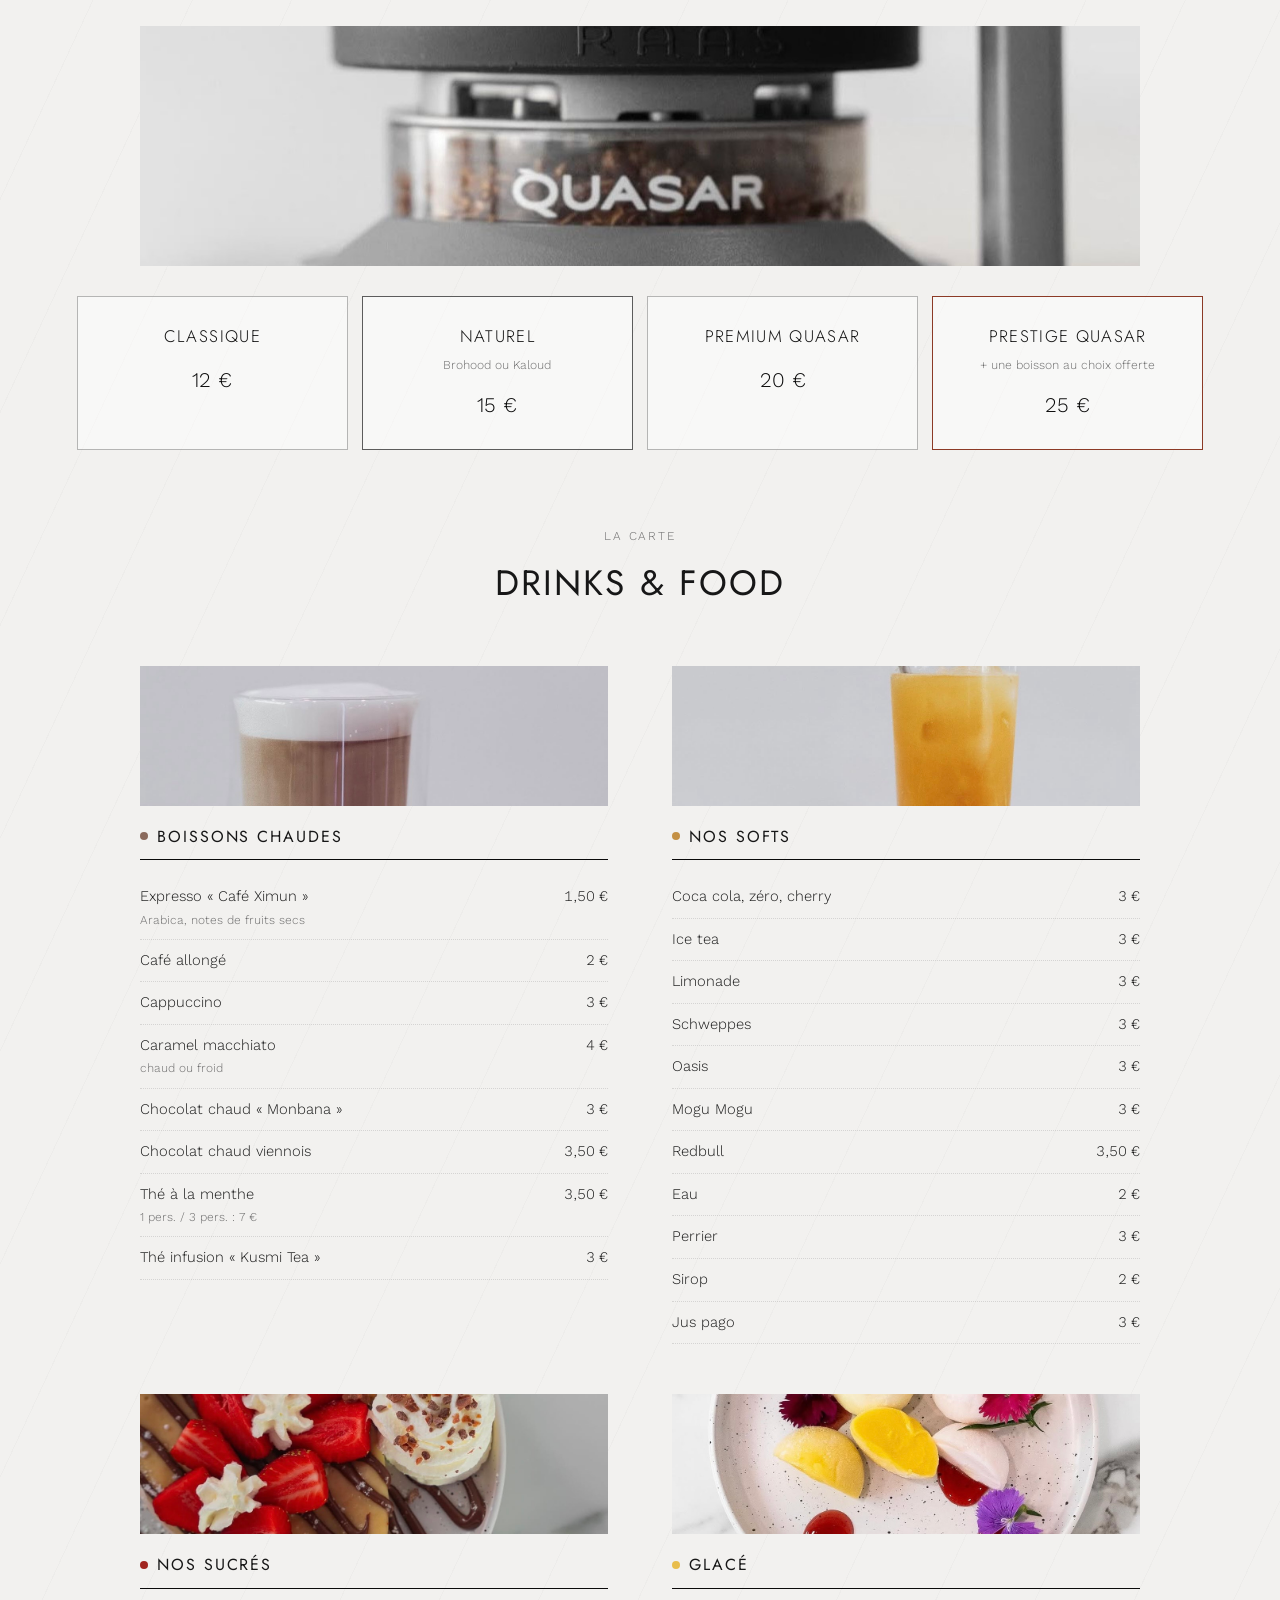
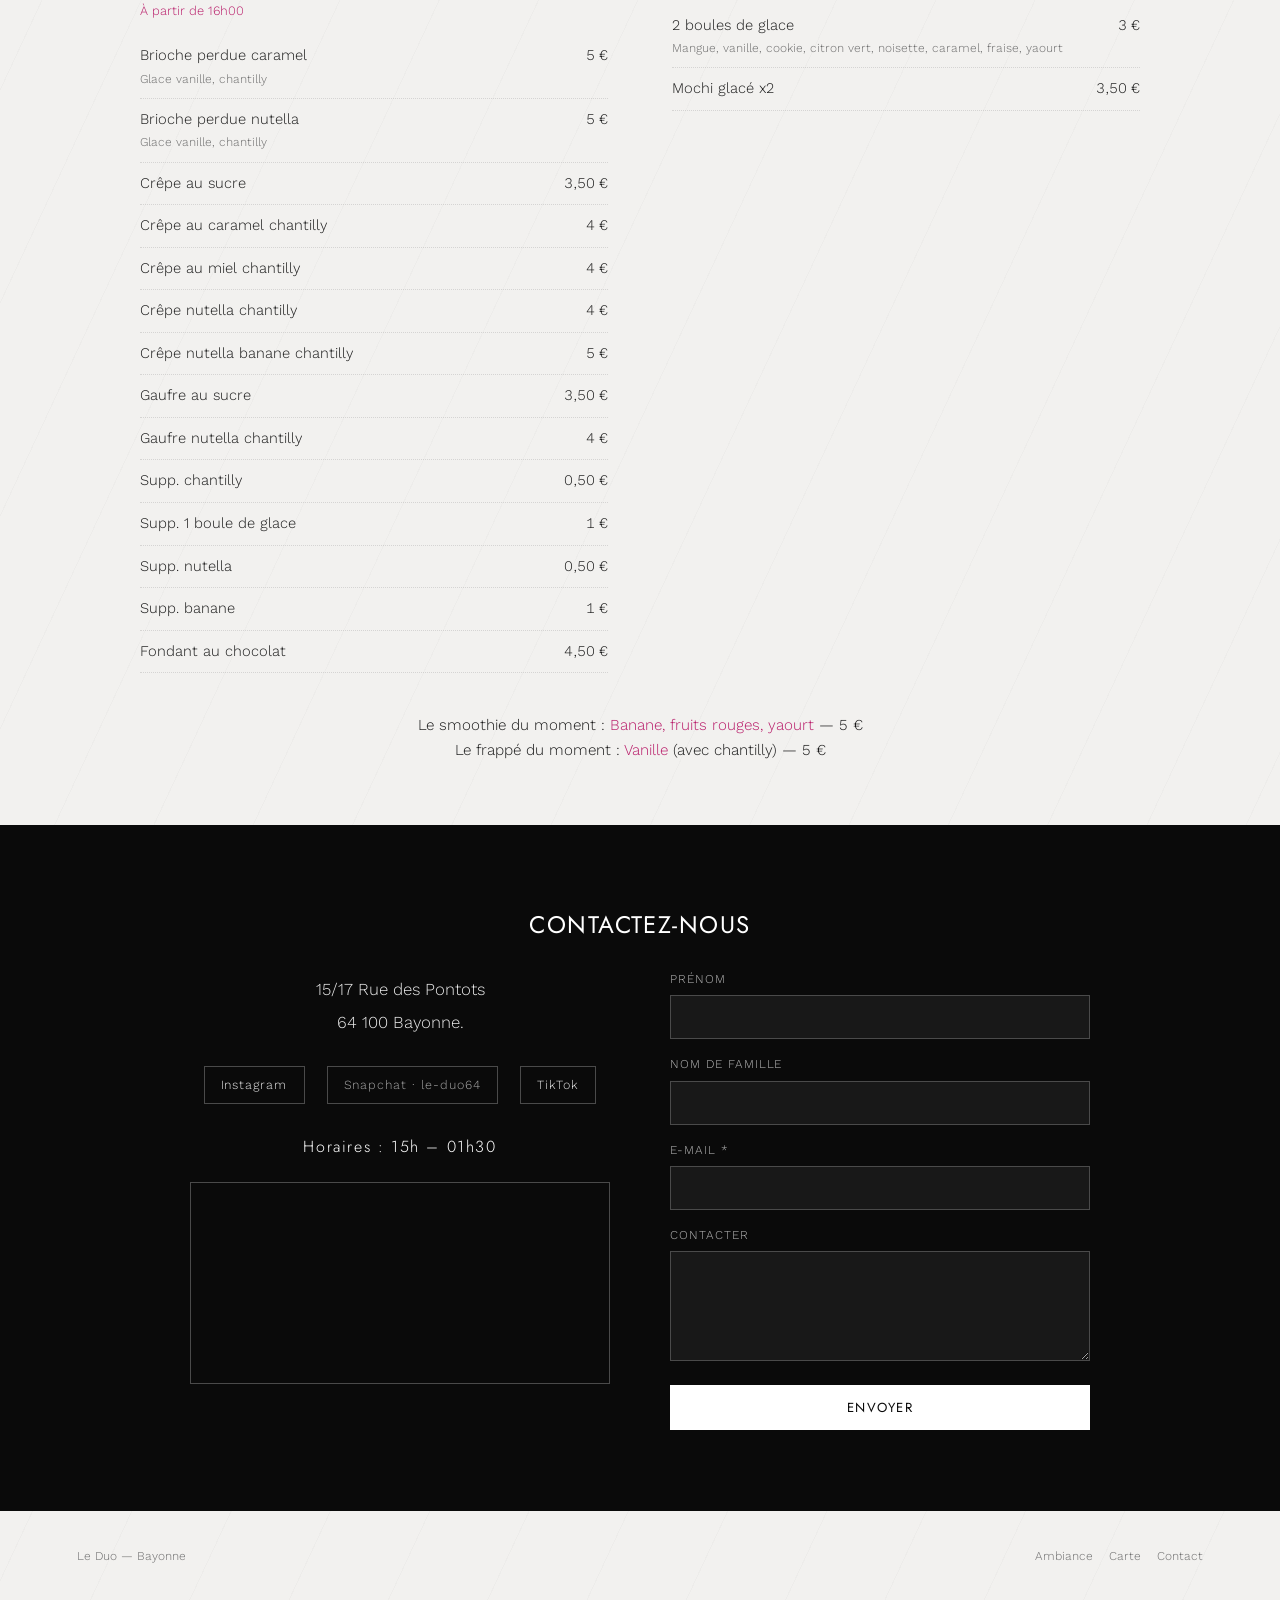
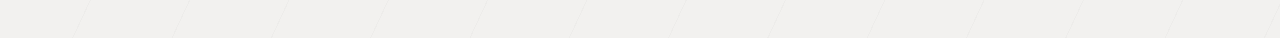
==== commit a0875784: "chore: branche dédiée pour héberger la maquette Le Duo via GitHub Pages Branche orpheline avec index" ====
--- a/index.html
+++ b/index.html
@@ -3,1572 +3,634 @@
 <head>
 <meta charset="UTF-8">
 <meta name="viewport" content="width=device-width, initial-scale=1.0">
-<title>ABS-Cover — Vitres teintées, PPF, Covering | Pays Basque & Landes</title>
-<meta name="description" content="Vitres teintées auto & bâtiment, protection carrosserie PPF certifiée Hexis BodyFence, covering et impression numérique à Benesse-Maremne. Devis par téléphone au 06 31 81 24 21.">
-
-<!-- Favicons — logo ABS-Cover redimensionné via le CDN Wix existant -->
-<link rel="icon" type="image/png" sizes="32x32" href="https://static.wixstatic.com/media/81cf68_ae1e26dc3cd947c29bb7d9cc4702fef4~mv2.png/v1/fill/w_32,h_32,q_90,enc_avif,quality_auto/favicon-32.png">
-<link rel="icon" type="image/png" sizes="16x16" href="https://static.wixstatic.com/media/81cf68_ae1e26dc3cd947c29bb7d9cc4702fef4~mv2.png/v1/fill/w_16,h_16,q_90,enc_avif,quality_auto/favicon-16.png">
-<link rel="apple-touch-icon" sizes="180x180" href="https://static.wixstatic.com/media/81cf68_ae1e26dc3cd947c29bb7d9cc4702fef4~mv2.png/v1/fill/w_180,h_180,q_90,enc_avif,quality_auto/apple-touch-icon.png">
-<link rel="shortcut icon" href="https://static.wixstatic.com/media/81cf68_ae1e26dc3cd947c29bb7d9cc4702fef4~mv2.png/v1/fill/w_32,h_32,q_90,enc_avif,quality_auto/favicon-32.png">
-
-<!-- Open Graph / partage réseaux sociaux -->
-<meta property="og:type" content="website">
-<meta property="og:site_name" content="ABS-Cover">
-<meta property="og:title" content="ABS-Cover — Vitres teintées, PPF, Covering | Pays Basque & Landes">
-<meta property="og:description" content="Vitres teintées auto & bâtiment, protection carrosserie PPF certifiée Hexis BodyFence, covering et impression numérique à Benesse-Maremne.">
-<meta property="og:image" content="assets/gallery/img-098beafc1690.jpg">
-<meta property="og:url" content="https://www.abs-cover.com/">
-<meta property="og:locale" content="fr_FR">
-<link rel="canonical" href="https://www.abs-cover.com/">
-<meta name="twitter:card" content="summary_large_image">
-<meta name="twitter:title" content="ABS-Cover — Vitres teintées, PPF, Covering | Pays Basque & Landes">
-<meta name="twitter:description" content="Vitres teintées auto & bâtiment, protection carrosserie PPF certifiée Hexis BodyFence, covering et impression numérique à Benesse-Maremne.">
-<meta name="twitter:image" content="assets/gallery/img-098beafc1690.jpg">
-
+<meta name="robots" content="noindex, nofollow">
+<title>Le Duo — Lounge &amp; Food — Bayonne</title>
 <link rel="preconnect" href="https://fonts.googleapis.com">
-<link href="https://fonts.googleapis.com/css2?family=Bebas+Neue&family=Inter:wght@400;500;600;700;800&family=JetBrains+Mono:wght@400;500&display=swap" rel="stylesheet">
-
-<!-- PWA — installable sur l'écran d'accueil (utile pour les clients réguliers) -->
-<link rel="manifest" href="manifest.json">
-<meta name="theme-color" content="#0a0a0b">
-<meta name="apple-mobile-web-app-capable" content="yes">
-<meta name="apple-mobile-web-app-status-bar-style" content="black-translucent">
-<meta name="apple-mobile-web-app-title" content="ABS-Cover">
-
-<!-- Données structurées — fiche entreprise exploitable par Google -->
-<script type="application/ld+json">
-{
-  "@context": "https://schema.org",
-  "@type": "AutomotiveBusiness",
-  "name": "ABS-Cover",
-  "image": "assets/gallery/img-098beafc1690.jpg",
-  "url": "https://www.abs-cover.com/",
-  "telephone": "+33631812421",
-  "description": "Vitres teintées auto & bâtiment, protection carrosserie PPF certifiée Hexis BodyFence, covering et impression numérique à Benesse-Maremne.",
-  "address": {
-    "@type": "PostalAddress",
-    "streetAddress": "1401 Bis route de Bayonne",
-    "addressLocality": "Benesse-Maremne",
-    "postalCode": "40230",
-    "addressCountry": "FR"
-  },
-  "openingHoursSpecification": [
-    {
-      "@type": "OpeningHoursSpecification",
-      "dayOfWeek": ["Monday", "Tuesday", "Wednesday", "Thursday", "Friday"],
-      "opens": "08:00",
-      "closes": "14:00"
-    }
-  ],
-  "sameAs": [
-    "https://www.facebook.com/Ab.solution6440",
-    "https://www.instagram.com/ab.solution6440/"
-  ]
-}
-</script>
-
+<link rel="preconnect" href="https://fonts.gstatic.com" crossorigin>
+<link href="https://fonts.googleapis.com/css2?family=Jost:wght@300;400;500&family=Work+Sans:wght@300;400;500&display=swap" rel="stylesheet">
 <style>
   :root{
-    --black:#0a0a0b; --carbon:#161618; --panel:#1e1e21;
-    --white:#f5f4f2; --grey:#9a9a9d;
-    --line:rgba(245,244,242,0.1);
-    --accent:#e8352b;
-    /* Variantes WCAG AA (4.5:1) du rouge de marque, pour le texte et les
-       fonds pleins où #e8352b seul est trop clair/trop sombre selon le cas. */
-    --accent-text:#f23e34;
-    --accent-solid:#cf2b23;
-  }
-  *{margin:0;padding:0;box-sizing:border-box;}
+    --ink:#171717;
+    --ink-dim:#6b6b6b;
+    --marble-bg:#f2f1ef;
+    --marble-vein:#d8d6d3;
+    --chrome:#9a9a9a;
+    --chrome-dark:#5c5c5c;
+    --black:#0a0a0a;
+    --white:#ffffff;
+    --accent-pink:#b81a68;
+    --ember:#8c3a26;  /* braise, cohérent avec le glow déjà utilisé ailleurs */
+    --line: rgba(10,10,10,0.12);
+  }
+  *{box-sizing:border-box;}
   html{scroll-behavior:smooth;}
-  body{background:var(--black); color:var(--white); font-family:'Inter',sans-serif; -webkit-font-smoothing:antialiased;}
-  ::selection{background:var(--accent); color:var(--white);}
-  img{display:block; max-width:100%;}
-  .mono{font-family:'JetBrains Mono',monospace;}
-
-  header{
-    position:fixed; top:0; left:0; right:0; z-index:100;
-    display:flex; justify-content:space-between; align-items:center;
-    padding:18px 5%; background:rgba(10,10,11,0.85); backdrop-filter:blur(10px);
+  body{
+    margin:0;
+    background:var(--marble-bg);
+    background-image:
+      repeating-linear-gradient(115deg, transparent 0 40px, rgba(0,0,0,0.02) 40px 41px, transparent 41px 90px);
+    color:var(--ink);
+    font-family:'Work Sans', sans-serif;
+    font-weight:300;
+    line-height:1.6;
+    -webkit-font-smoothing:antialiased;
+  }
+  h1,h2,h3{
+    font-family:'Jost', sans-serif;
+    font-weight:400;
+    letter-spacing:0.06em;
+    margin:0;
+    text-transform:uppercase;
+  }
+  a{color:inherit;}
+  img{max-width:100%; display:block;}
+
+  .top-strip{
+    display:flex;
+    justify-content:space-between;
+    flex-wrap:wrap;
+    gap:8px 24px;
+    padding:14px 6vw;
+    font-size:0.75rem;
+    color:var(--ink-dim);
     border-bottom:1px solid var(--line);
   }
-  .logo{font-family:'Bebas Neue',sans-serif; font-size:24px; letter-spacing:0.03em; color:var(--white); text-transform:uppercase; display:flex; align-items:center; gap:10px;}
-  .logo img{height:34px; width:auto; display:block;}
-  .logo span{color:var(--accent-text);}
-  nav{display:none; gap:6px; align-items:center;}
-  nav a{color:var(--grey); text-decoration:none; font-size:12.5px; font-family:'JetBrains Mono',monospace; letter-spacing:0.04em; padding:8px 14px; position:relative; transition:color .2s ease;}
-  nav a::after{content:''; position:absolute; left:14px; right:14px; bottom:2px; height:1px; background:var(--accent); transform:scaleX(0); transition:transform .25s ease; transform-origin:left;}
-  nav a:hover{color:var(--white);}
-  nav a.active{color:var(--white);}
-  nav a.active::after{transform:scaleX(1);}
-  @media(min-width:860px){nav{display:flex;}}
-  .call-btn{font-family:'JetBrains Mono',monospace; font-size:13px; text-decoration:none; color:var(--white); background:var(--accent-solid); padding:10px 18px; font-weight:600; display:inline-flex; align-items:center; gap:8px;}
-  .call-icon{display:none; width:16px; height:16px; flex-shrink:0;}
-
-  /* ===== ROUTE / PARCOURS — rail vertical fixe ===== */
-  .route-rail{
-    position:fixed; left:26px; top:50%; transform:translateY(-50%); z-index:90;
-    display:none; flex-direction:column; align-items:center; gap:0;
-  }
-  @media(min-width:1080px){.route-rail{display:flex;}}
-  .route-track{position:relative; width:2px; height:280px; background:var(--line);}
-  .route-fill{position:absolute; top:0; left:0; width:2px; height:0%; background:var(--accent); transition:height .1s linear;}
-  .route-stop{
-    position:absolute; left:50%; transform:translate(-50%,-50%); width:34px; height:34px;
-    display:flex; align-items:center; justify-content:center; z-index:2; cursor:pointer; border:none; background:none; padding:0;
-  }
-  .route-stop .dot{width:9px; height:9px; border-radius:50%; background:var(--carbon); border:1.5px solid var(--grey); transition:all .3s ease;}
-  .route-stop:hover .dot{border-color:var(--white);}
-  .route-stop.active .dot{background:var(--accent); border-color:var(--accent); box-shadow:0 0 0 5px rgba(232,53,43,0.18);}
-  .route-label{
-    position:absolute; left:26px; top:50%; transform:translateY(-50%);
-    max-width:150px; overflow:hidden; text-overflow:ellipsis; white-space:nowrap;
-    font-family:'JetBrains Mono',monospace; font-size:10.5px; color:var(--grey); letter-spacing:0.05em;
-    opacity:0; transition:opacity .25s ease;
-  }
-  .route-stop.active .route-label{opacity:1; color:var(--white);}
-  .route-stop:nth-child(1){top:0%;} .route-stop:nth-child(2){top:25%;} .route-stop:nth-child(3){top:50%;} .route-stop:nth-child(4){top:75%;} .route-stop:nth-child(5){top:100%;}
-
-  /* ===== HERO — Ken Burns ===== */
+  .top-strip span{white-space:nowrap;}
+
+  /* ---- hero ---- */
   .hero{
-    min-height:100vh; position:relative; display:flex; align-items:flex-end; overflow:hidden;
-  }
-  .hero-bg{
-    position:absolute; inset:-4%; z-index:0;
-    background-image:linear-gradient(180deg, rgba(10,10,11,0.15) 0%, rgba(10,10,11,0.55) 60%, rgba(10,10,11,0.98) 100%),
-      url('assets/gallery/img-098beafc1690.jpg');
-    background-size:cover; background-position:center 38%;
-    animation:kenburns 26s ease-in-out infinite alternate;
-    will-change:transform;
-  }
-  @keyframes kenburns{from{transform:scale(1);} to{transform:scale(1.09);}}
-  .hero-content{position:relative; z-index:3; padding:0 5% 90px; width:100%;}
-  .hero-eyebrow{font-family:'JetBrains Mono',monospace; font-size:12px; color:var(--accent-text); letter-spacing:0.15em; text-transform:uppercase; margin-bottom:20px; display:flex; align-items:center; gap:10px;}
-  .hero-eyebrow::before{content:''; width:26px; height:1px; background:var(--accent);}
-  h1{font-family:'Bebas Neue',sans-serif; font-size:clamp(56px,11vw,150px); line-height:0.86; letter-spacing:0.01em; max-width:960px; overflow:hidden;}
-  h1 .line{display:block; overflow:hidden;}
-  h1 .line span{display:block; transform:translateY(110%); animation:riseUp 0.9s cubic-bezier(.16,.8,.3,1) forwards;}
-  h1 .line:nth-child(2) span{animation-delay:0.14s; color:transparent; -webkit-text-stroke:1.5px var(--white);}
-  @keyframes riseUp{to{transform:translateY(0);}}
-  .hero-sub{font-size:17px; color:var(--grey); max-width:480px; margin-top:26px; line-height:1.6; opacity:0; animation:fadeUp .8s cubic-bezier(.16,.8,.3,1) forwards; animation-delay:0.5s;}
-  .hero-actions{display:flex; gap:14px; margin-top:36px; flex-wrap:wrap; opacity:0; animation:fadeUp .8s cubic-bezier(.16,.8,.3,1) forwards; animation-delay:0.68s;}
-  @keyframes fadeUp{from{opacity:0; transform:translateY(16px);} to{opacity:1; transform:none;}}
-  .scroll-hint{position:absolute; bottom:26px; left:5%; z-index:3; display:flex; align-items:center; gap:10px; font-family:'JetBrains Mono',monospace; font-size:10.5px; color:var(--grey); text-transform:uppercase; letter-spacing:0.06em;}
-  .scroll-hint::after{content:''; width:1px; height:26px; background:linear-gradient(var(--accent), transparent);}
-
-  .btn{font-family:'JetBrains Mono',monospace; font-size:13px; letter-spacing:0.04em; text-transform:uppercase; padding:16px 28px; text-decoration:none; display:inline-block; border:1px solid var(--white); color:var(--white); transition:all .2s ease;}
-  .btn.fill{background:var(--accent-solid); border-color:var(--accent-solid); color:var(--white); font-weight:700;}
-  .btn.fill:hover{background:var(--white); border-color:var(--white); color:var(--black);}
-  .btn:not(.fill):hover{background:var(--white); color:var(--black);}
-
-  .strip{background:var(--accent-solid); color:var(--white); overflow:hidden; white-space:nowrap;}
-  .strip-track{display:inline-block; padding:10px 0; animation:scroll 20s linear infinite;}
-  .strip-track span{font-family:'JetBrains Mono',monospace; font-weight:700; font-size:12px; letter-spacing:0.05em; margin:0 24px; text-transform:uppercase;}
-  @keyframes scroll{from{transform:translateX(0);} to{transform:translateX(-50%);}}
-
-  section{padding:110px 5% 110px 5%; scroll-margin-top:64px;}
-  /* max() garantit une marge fixe minimale avec le rail de route, quelle
-     que soit la longueur du libellé actif (ex: "Réalisations" est plus
-     long que "Contact") — un pourcentage seul devenait trop juste sur les
-     largeurs proches de 1080px et pouvait chevaucher le contenu. */
-  @media(min-width:1080px){section{padding-left:max(9%, 190px);}}
-  .head-row{display:flex; justify-content:space-between; align-items:flex-end; gap:20px; flex-wrap:wrap; margin-bottom:56px; border-bottom:1px solid var(--line); padding-bottom:26px;}
-  .kicker{font-family:'JetBrains Mono',monospace; font-size:12px; color:var(--accent-text); text-transform:uppercase; letter-spacing:0.08em; margin-bottom:12px; display:flex; align-items:center;}
-  .step-tag{font-size:44px; font-family:'Bebas Neue',sans-serif; color:transparent; -webkit-text-stroke:1px var(--line); margin-right:16px; letter-spacing:0;}
-  .head-row h2{font-family:'Bebas Neue',sans-serif; font-size:clamp(38px,6vw,80px); letter-spacing:0.01em; line-height:0.95;}
-  /* Révélation mot par mot des titres de section — se déclenche en cascade
-     avec le fondu du head-row (voir .reveal / .in-view), pas d'observer
-     supplémentaire nécessaire. */
-  .head-row h2 .word{display:inline-block; overflow:hidden; vertical-align:top;}
-  .head-row h2 .word span{display:inline-block; transform:translateY(110%); transition:transform .7s cubic-bezier(.16,.8,.3,1);}
-  .head-row.in-view h2 .word span{transform:translateY(0);}
+    padding:9vh 6vw 8vh;
+    text-align:center;
+    position:relative;
+    background:
+      linear-gradient(180deg, rgba(242,241,239,0.12) 0%, rgba(242,241,239,0.65) 45%, var(--marble-bg) 78%),
+      url("photos/narguile-fumee.jpg") center 25%/cover;
+  }
+  .logo-frame{
+    display:inline-block;
+    padding:26px 56px;
+    border:1px solid var(--chrome);
+    background:
+      linear-gradient(100deg, rgba(255,255,255,0.6), rgba(0,0,0,0.04) 40%, rgba(255,255,255,0.5) 70%),
+      var(--marble-bg);
+    box-shadow: inset 0 0 0 1px rgba(255,255,255,0.4);
+  }
+  .logo-frame h1{
+    font-size:clamp(2.6rem, 8vw, 4.6rem);
+    letter-spacing:0.18em;
+    color:var(--black);
+  }
+  .hero .subtitle{
+    margin-top:22px;
+    font-family:'Jost', sans-serif;
+    letter-spacing:0.2em;
+    font-size:0.95rem;
+    color:var(--chrome-dark);
+  }
+  .hero p.lede{
+    max-width:46ch;
+    margin:26px auto 0;
+    font-size:1rem;
+    color:var(--ink-dim);
+  }
+  .hero .cta-row{
+    margin-top:32px;
+    display:flex;
+    gap:26px;
+    align-items:center;
+    justify-content:center;
+    flex-wrap:wrap;
+  }
+  .btn{
+    display:inline-block;
+    padding:13px 32px;
+    border:1px solid var(--black);
+    color:var(--black);
+    text-decoration:none;
+    font-family:'Jost', sans-serif;
+    font-size:0.82rem;
+    letter-spacing:0.1em;
+    text-transform:uppercase;
+    transition:background .25s ease, color .25s ease;
+  }
+  .btn:hover{ background:var(--black); color:var(--white); }
+  .cta-row .hours{ font-size:0.82rem; color:var(--ink-dim); }
+  .cta-row .hours strong{ color:var(--ink); font-weight:500;}
+
+  /* warning strip like original ("toutes casses...") */
+  .notice{
+    text-align:center;
+    color:#c81e4a;
+    font-size:0.82rem;
+    text-decoration:underline;
+    padding:0 6vw 6vh;
+  }
+
+  section{ padding:7vh 6vw; }
+  .section-head{
+    text-align:center;
+    margin-bottom:6vh;
+  }
+  .section-head .num{
+    font-size:0.75rem;
+    letter-spacing:0.15em;
+    color:var(--ink-dim);
+    text-transform:uppercase;
+  }
+  .section-head h2{ font-size:clamp(1.6rem, 4vw, 2.2rem); margin-top:8px; }
+
+  /* ---- ambiance gallery ---- */
+  .gallery{
+    display:grid;
+    grid-template-columns: 1.3fr 1fr 1fr;
+    grid-template-rows: 220px 220px;
+    gap:8px;
+  }
+  .gallery > div{ overflow:hidden; background:var(--marble-vein); position:relative;}
+  .gallery img{ width:100%; height:100%; object-fit:cover; object-position:center 15%;}
+  .gallery .g1 img{ object-position:center 0%;}
+  .gallery .g1{ grid-row: 1 / 3; }
+  .gallery figcaption{
+    position:absolute; left:10px; bottom:8px;
+    font-size:0.68rem; color:var(--white); background:rgba(10,10,10,0.55);
+    padding:3px 8px; letter-spacing:0.02em;
+  }
+  .photo-note{
+    margin-top:20px;
+    font-size:0.78rem;
+    color:var(--ink-dim);
+    border-left:2px solid var(--accent-pink);
+    padding-left:14px;
+  }
+
+  /* ---- category band, like original grey "NOS NARGUILÉS" bar ---- */
+  .cat-band{
+    background:var(--chrome-dark);
+    color:var(--white);
+    text-align:center;
+    padding:16px 20px;
+    font-family:'Jost', sans-serif;
+    letter-spacing:0.22em;
+    font-size:1.1rem;
+    margin:0 0 34px;
+  }
+
+  .narg-tiers{
+    display:grid;
+    grid-template-columns:repeat(auto-fit, minmax(220px,1fr));
+    gap:14px;
+    margin-bottom:8vh;
+  }
+  .narg-tier{
+    text-align:center;
+    padding:26px 18px;
+    border:1px solid var(--tier-color, rgba(10,10,10,0.28));
+    background:rgba(255,255,255,0.5);
+    transition:border-color .2s ease;
+  }
+  /* Une couleur très légère par formule, choisie pour ce qu'elle représente
+     plutôt qu'un classement par prix (Prestige à 15€ coûte moins cher que
+     Classique à 20€ : un dégradé du plus pâle au plus soutenu mentirait
+     sur le tarif). Naturel reste neutre : c'est la formule "sans rien
+     ajouté", l'absence de couleur lui va bien. */
+  /* La formule qui inclut Brohood/Kaloud (du matériel de gestion de
+     chauffe) prend le graphite ; celle qui inclut une boisson offerte
+     garde l'accent braise + la pulsation, en tant que formule la plus
+     complète (25€, prix le plus haut, vraie offre incluse). */
+  .narg-tier.naturel{ --tier-color:var(--chrome-dark); }
+  .narg-tier .tier-name{ font-family:'Jost', sans-serif; letter-spacing:0.08em; font-size:1.05rem; text-transform:uppercase;}
+  .narg-tier .tier-desc{ font-size:0.76rem; color:var(--ink-dim); display:block; margin-top:6px;}
+  .narg-tier .price{ display:block; margin-top:14px; font-size:1.3rem; color:var(--black); }
+
+  .carte-grid{
+    display:grid;
+    grid-template-columns: repeat(2, 1fr);
+    gap:50px 64px;
+    max-width:1000px;
+    margin:0 auto;
+  }
+  .carte-cat-photo{
+    width:100%; height:140px; object-fit:cover; display:block;
+    margin-bottom:18px;
+  }
+  .carte-cat h3{
+    font-size:1rem;
+    letter-spacing:0.12em;
+    margin-bottom:16px;
+    padding-bottom:10px;
+    border-bottom:1px solid var(--black);
+  }
+  .narg-photo{
+    width:100%; max-width:1000px; height:240px; object-fit:cover;
+    display:block; margin:0 auto 30px; object-position:center 30%;
+  }
+  .menu-line{
+    display:flex;
+    justify-content:space-between;
+    gap:12px;
+    padding:9px 0;
+    border-bottom:1px dotted var(--line);
+    font-size:0.92rem;
+  }
+  .menu-line .name{ color:var(--ink); }
+  .menu-line .tag{ display:block; font-size:0.75rem; color:var(--ink-dim); margin-top:2px;}
+  .menu-line .price{ color:var(--ink); white-space:nowrap; font-variant-numeric:tabular-nums; }
+  .highlight{ color:var(--accent-pink); }
+  .special-block{
+    text-align:center;
+    margin-top:40px;
+    font-size:0.95rem;
+  }
+  .special-block .special-name{ color:var(--accent-pink); }
+
+  /* ---- contact — black band like the original screenshot ---- */
+  .contact-band{
+    background:var(--black);
+    color:var(--white);
+    text-align:center;
+    padding:9vh 6vw;
+  }
+  .contact-band h2{ color:var(--white); margin-bottom:26px;}
+  .contact-band p{ font-size:1.05rem; margin:6px 0; color:#eaeaea; }
+  .socials{ display:flex; gap:22px; justify-content:center; margin:30px 0; }
+  .socials a, .socials .social-handle{ font-size:0.78rem; letter-spacing:0.08em; border:1px solid #4a4a4a; padding:8px 16px; text-decoration:none; color:#eaeaea; }
+  .socials .social-handle{ color:#a8a8a8; cursor:default; }
+  .contact-band .hours-line{ font-family:'Jost', sans-serif; letter-spacing:0.1em; margin-top:20px;}
+  .map-embed{ margin-top:22px; border:1px solid #4a4a4a; line-height:0; }
+  .map-embed iframe{
+    width:100%; height:200px; border:0; display:block;
+    filter:grayscale(1) contrast(1.05) brightness(0.95);
+    transition:filter .25s ease;
+  }
+  .map-embed:hover iframe, .map-embed:focus-within iframe{ filter:none; }
+
+  footer{
+    padding:4vh 6vw;
+    display:flex;
+    justify-content:space-between;
+    flex-wrap:wrap;
+    gap:12px;
+    font-size:0.75rem;
+    color:var(--ink-dim);
+  }
+  footer a{ color:var(--ink-dim); text-decoration:none; margin-left:16px;}
+  footer a:hover{ color:var(--black); }
+
+  @media (max-width: 780px){
+    .carte-grid{ grid-template-columns:1fr; gap:40px; }
+    .gallery{ grid-template-columns:1fr 1fr; grid-template-rows:260px 150px 150px;}
+    .gallery .g1{ grid-row:auto; grid-column: 1 / 3; }
+    .logo-frame{ padding:20px 30px; }
+  }
+
+  .maquette-flag{
+    position:fixed; bottom:0; left:0; right:0; z-index:50;
+    background:var(--chrome-dark); color:#fff;
+    font-size:0.72rem; text-align:center;
+    padding:8px 16px; letter-spacing:0.02em;
+  }
+  .maquette-flag b{ font-weight:500; }
+  body{ padding-bottom:36px; }
+
+  .smoke-layer{
+    position:absolute; inset:0; overflow:hidden; pointer-events:none; z-index:0;
+  }
+  .wisp{
+    position:absolute; bottom:-10%; border-radius:50%;
+    background:radial-gradient(circle, rgba(255,255,255,0.5), transparent 70%);
+    filter:blur(18px);
+    opacity:0;
+    animation:monter linear infinite;
+  }
+  .wisp:nth-child(1){ left:12%; width:180px; height:180px; animation-duration:14s; animation-delay:0s; }
+  .wisp:nth-child(2){ left:22%; width:120px; height:120px; animation-duration:11s; animation-delay:3s; }
+  .wisp:nth-child(3){ left:34%; width:220px; height:220px; animation-duration:17s; animation-delay:6s; }
+  .wisp:nth-child(4){ left:8%;  width:140px; height:140px; animation-duration:13s; animation-delay:9s; }
+  .wisp:nth-child(5){ left:28%; width:100px; height:100px; animation-duration:10s; animation-delay:1.5s; }
+  @keyframes monter{
+    0%   { transform:translate(0,0) scale(0.6); opacity:0; }
+    12%  { opacity:0.35; }
+    50%  { transform:translate(30px,-220px) scale(1.15); opacity:0.22; }
+    100% { transform:translate(60px,-480px) scale(1.5); opacity:0; }
+  }
   @media (prefers-reduced-motion: reduce){
-    .head-row h2 .word span{transform:none; transition:none;}
-  }
-  .head-row .sub{color:var(--grey); max-width:340px; font-size:14px; line-height:1.6;}
-
-  /* SERVICES */
-  .serv-grid{display:grid; grid-template-columns:1fr; gap:1px; background:var(--line); border:1px solid var(--line);}
-  @media(min-width:760px){.serv-grid{grid-template-columns:repeat(4,1fr);}}
-  .serv-card{background:var(--black); position:relative; min-height:280px; display:flex; flex-direction:column; justify-content:flex-end; padding:28px; isolation:isolate; overflow:hidden; width:100%; text-align:left; border:none; cursor:pointer; font-family:inherit;}
-  .serv-card .sbg{position:absolute; inset:0; z-index:-2; background-size:cover; background-position:center; filter:grayscale(1) contrast(1.1) brightness(0.55); transition:filter .5s ease, transform .6s ease;}
-  .serv-card:hover .sbg{filter:grayscale(0) contrast(1.05) brightness(0.6); transform:scale(1.05);}
-  .serv-card::after{content:''; position:absolute; inset:0; z-index:-1; background:linear-gradient(180deg, rgba(10,10,11,0.1), rgba(10,10,11,0.9));}
-  .serv-num{font-family:'JetBrains Mono',monospace; color:var(--accent-text); font-size:12px;}
-  .serv-name{font-family:'Bebas Neue',sans-serif; font-size:27px; letter-spacing:0.01em; margin-top:8px;}
-  .serv-card p{color:var(--grey); font-size:13.5px; line-height:1.6; margin-top:10px;}
-  .serv-tag{font-family:'JetBrains Mono',monospace; font-size:10px; color:var(--accent-text); text-transform:uppercase; letter-spacing:0.05em; margin-top:14px; display:block;}
-
-  /* GALLERY — tabs + duotone qui se révèle en couleur au survol */
-  .gallery{background:var(--carbon);}
-  .gtabs{display:flex; flex-wrap:wrap; gap:0; margin-bottom:44px; border:1px solid var(--line); width:fit-content;}
-  .gtab{font-family:'JetBrains Mono',monospace; font-size:12px; letter-spacing:0.04em; padding:13px 20px; background:none; color:var(--grey); border:none; border-right:1px solid var(--line); text-transform:uppercase; cursor:pointer;}
-  .gtab:last-child{border-right:none;}
-  .gtab.active{background:var(--accent-solid); color:var(--white);}
-  .gtab:hover:not(.active){color:var(--white); background:rgba(245,244,242,0.05);}
-  .g-grid{display:grid; grid-template-columns:repeat(2,1fr); gap:2px; transition:opacity .2s ease;}
-  @media(min-width:700px){.g-grid{grid-template-columns:repeat(4,1fr);}}
-  .g-item{position:relative; aspect-ratio:1; overflow:hidden; background:var(--black); isolation:isolate; cursor:pointer;}
-  .g-item img{width:100%; height:100%; object-fit:cover; filter:grayscale(1) contrast(1.15); transition:filter .5s ease, transform .5s ease;}
-  .g-item:hover img{filter:grayscale(0) contrast(1.05); transform:scale(1.06);}
-  .g-item .g-label{position:absolute; bottom:0; left:0; right:0; padding:14px; background:linear-gradient(0deg, rgba(10,10,11,0.92), transparent); font-family:'JetBrains Mono',monospace; font-size:10.5px; color:var(--white); text-transform:uppercase; letter-spacing:0.03em; transform:translateY(6px); opacity:0.85; transition:transform .3s ease;}
-  .g-item:hover .g-label{transform:translateY(0); opacity:1;}
-  .g-extra-hidden{display:none;}
-  .g-more{
-    grid-column:1/-1; background:var(--panel); border:1px solid var(--line); color:var(--white);
-    font-family:'JetBrains Mono',monospace; font-size:12px; letter-spacing:0.04em; text-transform:uppercase;
-    padding:18px; cursor:pointer; transition:background .2s ease, border-color .2s ease;
-  }
-  .g-more:hover{background:var(--accent-solid); border-color:var(--accent-solid);}
-
-  /* PPF */
-  .ppf{display:grid; grid-template-columns:1fr; gap:44px;}
-  @media(min-width:900px){.ppf{grid-template-columns:1fr 1fr; align-items:center;}}
-  .ppf-photo{aspect-ratio:3/4; background-size:cover; background-position:center; border:1px solid var(--line);}
-  .cert-row{display:flex; gap:16px; margin-top:30px; flex-wrap:wrap;}
-  .cert{border:1px solid var(--line); padding:14px 18px; font-family:'JetBrains Mono',monospace; font-size:11px; color:var(--grey); text-transform:uppercase; letter-spacing:0.04em;}
-  .cert b{color:var(--accent-text); display:block; font-size:13px; margin-bottom:4px;}
-
-  /* HISTOIRE */
-  .histoire{display:grid; grid-template-columns:1fr; gap:44px;}
-  @media(min-width:900px){.histoire{grid-template-columns:1fr 1fr; align-items:center;}}
-  .histoire-photo{aspect-ratio:16/10; background-size:cover; background-position:center; border:1px solid var(--line); filter:grayscale(0.3) contrast(1.05);}
-  .histoire p{color:var(--grey); font-size:15.5px; line-height:1.75; margin-bottom:16px;}
-  .histoire p b{color:var(--white);}
-
-  /* STATS */
-  .stats{display:grid; grid-template-columns:repeat(2,1fr); border-top:1px solid var(--line); border-bottom:1px solid var(--line);}
-  @media(min-width:760px){.stats{grid-template-columns:repeat(4,1fr);}}
-  .stat{padding:34px 5%; border-right:1px solid var(--line);}
-  .stat:last-child{border-right:none;}
-  .stat .num{font-family:'Bebas Neue',sans-serif; font-size:46px; color:var(--accent-text); line-height:1;}
-  .stat .lbl{font-family:'JetBrains Mono',monospace; font-size:11px; color:var(--grey); text-transform:uppercase; letter-spacing:0.05em; margin-top:8px;}
-
-  /* CONTACT */
-  .contact-wrap{display:grid; grid-template-columns:1fr; gap:50px;}
-  @media(min-width:900px){.contact-wrap{grid-template-columns:1fr 1fr;}}
-  .contact-block{border-left:2px solid var(--accent); padding-left:24px; margin-bottom:34px;}
-  .contact-block h3{font-family:'Bebas Neue',sans-serif; font-size:22px; letter-spacing:0.01em; margin-bottom:10px;}
-  .contact-block p, .contact-block a{color:var(--grey); font-size:14.5px; line-height:1.8; text-decoration:none;}
-  .contact-block a{color:var(--accent-text);}
-  form{display:flex; flex-direction:column; gap:16px;}
-  label{font-family:'JetBrains Mono',monospace; font-size:11px; text-transform:uppercase; letter-spacing:0.05em; color:var(--grey); display:block; margin-bottom:6px;}
-  input, select, textarea{width:100%; border:1px solid var(--line); background:var(--panel); padding:14px; font-family:'Inter',sans-serif; font-size:14px; color:var(--white);}
-  input:focus, textarea:focus{outline:1px solid var(--accent);}
-  textarea{resize:vertical; min-height:110px;}
-
-  .wed{display:grid; grid-template-columns:1fr; gap:1px; background:var(--line); border:1px solid var(--line);}
-  @media(min-width:860px){.wed{grid-template-columns:1fr 1fr;}}
-  .wed-card{background:var(--black); padding:38px 32px;}
-  .wed-card img{width:100%; border:1px solid var(--line); margin-top:20px; filter:grayscale(0.15);}
-  .wed-tag{font-family:'JetBrains Mono',monospace; font-size:11px; color:var(--accent-text); text-transform:uppercase; letter-spacing:0.05em;}
-  .wed-card h3{font-family:'Bebas Neue',sans-serif; font-size:30px; margin:10px 0 14px;}
-  .wed-card p{color:var(--grey); font-size:14.5px; line-height:1.7; margin-bottom:12px;}
-
-  .note{border-left:2px solid var(--accent); padding:16px 20px; margin-top:26px; background:var(--panel); font-size:13px; color:var(--grey); line-height:1.6;}
-  .note b{color:var(--white);}
-
-  .extra-list{display:grid; grid-template-columns:1fr; gap:10px; margin-top:36px;}
-  @media(min-width:700px){.extra-list{grid-template-columns:repeat(3,1fr);}}
-  .extra-item{border:1px solid var(--line); padding:16px 18px; font-family:'JetBrains Mono',monospace; font-size:12px; color:var(--grey); text-transform:uppercase; letter-spacing:0.03em;}
-  .extra-item b{color:var(--white); display:block; font-size:13px; margin-bottom:3px; text-transform:none; font-family:'Inter',sans-serif; font-weight:600;}
-
-  footer{background:var(--black); padding:34px 5%; display:flex; justify-content:space-between; flex-wrap:wrap; gap:10px; font-family:'JetBrains Mono',monospace; font-size:11px; color:var(--grey); border-top:1px solid var(--line);}
-
-  .reveal{opacity:0; transform:translateY(28px); transition:opacity .7s cubic-bezier(.16,.8,.3,1), transform .7s cubic-bezier(.16,.8,.3,1);}
-  .reveal.in-view{opacity:1; transform:none;}
-
+    .wisp{ animation:none; opacity:0; }
+  }
+
+  .narg-tier.premium{
+    position:relative;
+    border-color:var(--ember);
+  }
+  .narg-tier.premium::before{
+    content:''; position:absolute; inset:-1px; border-radius:inherit;
+    box-shadow:0 0 0 0 rgba(140,58,38,0.45);
+    animation:braise 2.6s ease-in-out infinite;
+    pointer-events:none;
+  }
+  @keyframes braise{
+    0%, 100% { box-shadow:0 0 0 0 rgba(140,58,38,0.35); }
+    50%      { box-shadow:0 0 14px 3px rgba(140,58,38,0.28); }
+  }
   @media (prefers-reduced-motion: reduce){
-    .hero-bg{animation:none;}
-    h1 .line span, .hero-sub, .hero-actions{animation:none; opacity:1; transform:none;}
-    .reveal{opacity:1; transform:none; transition:none;}
-  }
-
-  /* ===== Adaptation tactile : le survol n'existe pas au doigt, donc pas de duotone caché ===== */
-  @media (pointer: coarse){
-    .g-item img{filter:none;}
-    .g-item .g-label{transform:none; opacity:1;}
-    .serv-card .sbg{filter:grayscale(0) contrast(1.05) brightness(0.55);}
-  }
-
-  /* ===== NAVIGATION MOBILE — hamburger + panneau plein écran ===== */
-  .burger{display:flex; align-items:center; justify-content:center; width:38px; height:38px; background:none; border:1px solid var(--line); color:var(--white); cursor:pointer;}
-  .burger svg{width:16px; height:16px;}
-  @media(min-width:860px){.burger{display:none;}}
-  .header-actions{display:flex; gap:10px; align-items:center; flex-shrink:0;}
-  /* Sous 400px, le numéro en toutes lettres + le logo + le burger ne tiennent
-     plus sur une ligne : le bouton d'appel devient une icône seule (taille
-     fixe, comme le burger) plutôt que de rétrécir le texte jusqu'à l'illisible
-     ou risquer de couper le logo. */
-  @media(max-width:400px){
-    header{padding:14px 4%;}
-    .header-actions{gap:8px;}
-    .call-btn{padding:0; width:38px; height:38px; justify-content:center;}
-    .call-icon{display:block;}
-    .call-text{display:none;}
-    .logo{font-size:18px;}
-    .logo img{height:26px;}
-    .burger{flex-shrink:0;}
-  }
-
-  .mobile-panel{
-    position:fixed; inset:0; z-index:200; background:var(--black);
-    display:flex; flex-direction:column; padding:90px 8% 40px;
-    transform:translateX(100%); transition:transform .35s cubic-bezier(.16,.8,.3,1);
-  }
-  .mobile-panel.open{transform:translateX(0);}
-  .mobile-panel a{
-    font-family:'Bebas Neue',sans-serif; font-size:34px; color:var(--white); text-decoration:none;
-    padding:16px 0; border-bottom:1px solid var(--line); display:flex; align-items:center; gap:16px;
-  }
-  .mobile-panel a .n{font-family:'JetBrains Mono',monospace; font-size:14px; color:var(--accent-text);}
-  .mobile-panel a.active{color:var(--accent-text);}
-  .mobile-close{position:absolute; top:18px; right:5%; width:38px; height:38px; background:none; border:1px solid var(--line); color:var(--white); font-size:20px; cursor:pointer;}
-  .mobile-panel .call-btn{margin-top:auto; text-align:center;}
-  @media(min-width:860px){.mobile-panel{display:none;}}
-
-  /* ===== NAVIGATION MOBILE — barre d'onglets fixe en bas ===== */
-  .tabbar{
-    display:flex; position:fixed; bottom:0; left:0; right:0; z-index:95;
-    background:rgba(10,10,11,0.94); backdrop-filter:blur(10px); border-top:1px solid var(--line);
-    padding-bottom:env(safe-area-inset-bottom, 0);
-  }
-  @media(min-width:860px){.tabbar{display:none;}}
-  .tabbar button{
-    flex:1; background:none; border:none; color:var(--grey); padding:11px 4px 9px;
-    display:flex; flex-direction:column; align-items:center; gap:4px; cursor:pointer;
-    font-family:'JetBrains Mono',monospace; font-size:9.5px; text-transform:uppercase; letter-spacing:0.02em;
-    position:relative;
-  }
-  .tabbar button .tick{width:4px; height:4px; border-radius:50%; background:transparent; transition:background .2s ease;}
-  .tabbar button.active{color:var(--white);}
-  .tabbar button.active .tick{background:var(--accent);}
-  body{padding-bottom:56px;}
-  @media(min-width:860px){body{padding-bottom:0;}}
-
-  /* ===== LIGHTBOX ===== */
-  .lightbox{
-    position:fixed; inset:0; z-index:300; background:rgba(10,10,11,0.96);
-    display:flex; align-items:center; justify-content:center; padding:24px;
-    opacity:0; pointer-events:none; transition:opacity .25s ease;
-  }
-  .lightbox.open{opacity:1; pointer-events:auto;}
-  .lightbox img{max-width:min(90vw, 1100px); max-height:76vh; width:auto; height:auto; border:1px solid var(--line); object-fit:contain;}
-  .lightbox-caption{position:absolute; bottom:8%; left:0; right:0; text-align:center; font-family:'JetBrains Mono',monospace; font-size:12px; color:var(--grey); text-transform:uppercase; letter-spacing:0.04em;}
-  .lightbox-close{position:absolute; top:24px; right:24px; width:44px; height:44px; background:none; border:1px solid var(--line); color:var(--white); font-size:20px; cursor:pointer;}
-  .lightbox-nav{position:absolute; top:50%; transform:translateY(-50%); width:48px; height:48px; background:rgba(245,244,242,0.06); border:1px solid var(--line); color:var(--white); font-size:22px; cursor:pointer; display:flex; align-items:center; justify-content:center;}
-  .lightbox-nav:hover{background:var(--accent); border-color:var(--accent);}
-  .lightbox-prev{left:16px;} .lightbox-next{right:16px;}
-  @media(max-width:640px){
-    .lightbox-nav{width:40px; height:40px; font-size:18px;}
-    .lightbox-close{width:38px; height:38px; top:14px; right:14px;}
-  }
-
-  /* ===== PRELOADER ===== */
-  body.loading{overflow:hidden; height:100vh;}
-  .preloader{
-    position:fixed; inset:0; z-index:500; background:var(--black);
-    display:flex; flex-direction:column; align-items:center; justify-content:center;
-    transition:opacity .6s cubic-bezier(.16,.8,.3,1), visibility .6s cubic-bezier(.16,.8,.3,1);
-  }
-  .preloader.hide{opacity:0; visibility:hidden; pointer-events:none;}
-  .preloader-logo{
-    font-family:'Bebas Neue',sans-serif; font-size:clamp(38px,7vw,64px);
-    letter-spacing:0.04em; color:var(--white); text-transform:uppercase; position:relative;
-  }
-  .preloader-logo span{color:var(--accent-text);}
-  .preloader-track{position:relative; width:180px; height:2px; background:var(--line); margin-top:22px; overflow:hidden;}
-  .preloader-bar{position:absolute; top:0; left:0; height:100%; width:0%; background:var(--accent); transition:width .2s ease;}
-  .preloader-pct{margin-top:12px; font-family:'JetBrains Mono',monospace; font-size:11px; color:var(--muted-pl,var(--grey)); letter-spacing:0.1em;}
-
-  /* ===== GRAIN — texture de fond subtile sur toute la page ===== */
-  .grain{
-    position:fixed; inset:-100px; z-index:250; pointer-events:none; opacity:0.035; mix-blend-mode:overlay;
-    background-image:url("data:image/svg+xml,%3Csvg xmlns='http://www.w3.org/2000/svg' width='80' height='80'%3E%3Cfilter id='n'%3E%3CfeTurbulence type='fractalNoise' baseFrequency='0.85' numOctaves='2' stitchTiles='stitch'/%3E%3C/filter%3E%3Crect width='100%25' height='100%25' filter='url(%23n)'/%3E%3C/svg%3E");
-  }
-
-  /* ===== CURSEUR PERSONNALISÉ (desktop uniquement) ===== */
-  @media (pointer:fine){
-    a, button, .serv-card, .g-item, .route-stop, .gtab{cursor:none;}
-    .cursor-dot{
-      position:fixed; top:0; left:0; width:6px; height:6px; background:var(--accent);
-      border-radius:50%; pointer-events:none; z-index:400; transform:translate(-50%,-50%);
-      opacity:0; transition:opacity .2s ease;
-    }
-    .cursor-ring{
-      position:fixed; top:0; left:0; width:32px; height:32px; border:1px solid var(--accent);
-      border-radius:50%; pointer-events:none; z-index:400; transform:translate(-50%,-50%);
-      opacity:0; transition:width .25s cubic-bezier(.16,.8,.3,1), height .25s cubic-bezier(.16,.8,.3,1), background .25s ease, opacity .2s ease;
-    }
-    .cursor-ring.hover{width:54px; height:54px; background:rgba(232,53,43,0.1);}
-  }
-  @media (pointer:coarse){
-    .cursor-dot, .cursor-ring{display:none;}
-  }
-
-  /* ===== TILT 3D sur les cartes de service ===== */
-  @media (pointer:fine){
-    .serv-card{transition:transform .15s ease-out; will-change:transform;}
-  }
-
-  @media (prefers-reduced-motion: reduce){
-    .preloader{display:none;}
-    .grain{display:none;}
-    .cursor-dot, .cursor-ring{display:none;}
-    a, button, .serv-card, .g-item, .route-stop, .gtab{cursor:auto;}
-  }
-
-  /* ===== FORMULAIRE — erreurs de validation ===== */
-  .field{margin-bottom:0;}
-  .field-error{
-    display:none; color:var(--accent-text); font-family:'JetBrains Mono',monospace;
-    font-size:11px; letter-spacing:0.02em; margin-top:6px;
-  }
-  .field.has-error input, .field.has-error select, .field.has-error textarea{
-    border-color:var(--accent); box-shadow:0 0 0 1px var(--accent);
-  }
-  .field.has-error .field-error{display:block;}
-
-  /* ===== FORMULAIRE — confirmation ===== */
-  .form-confirm{
-    display:none; border:1px solid var(--line); background:var(--panel);
-    padding:36px 28px; text-align:left;
-  }
-  .form-confirm.show{display:block;}
-  .form-confirm .fc-icon{
-    width:44px; height:44px; border-radius:50%; background:var(--accent);
-    color:var(--white); display:flex; align-items:center; justify-content:center;
-    font-size:20px; margin-bottom:18px;
-  }
-  .form-confirm h3{font-family:'Bebas Neue',sans-serif; font-size:26px; letter-spacing:0.01em; margin-bottom:10px;}
-  .form-confirm p{color:var(--grey); font-size:14px; line-height:1.7; margin-bottom:8px;}
-  .form-confirm a{color:var(--accent-text);}
-  .form-confirm .btn{margin-top:16px;}
-
-  /* ===== BANDEAU COOKIES ===== */
-  .cookie-banner{
-    position:fixed; left:16px; right:16px; bottom:16px; z-index:350;
-    max-width:640px; margin:0 auto;
-    background:var(--carbon); border:1px solid var(--line);
-    padding:20px 22px; box-shadow:0 12px 40px rgba(0,0,0,0.5);
-    transform:translateY(140%); transition:transform .5s cubic-bezier(.16,.8,.3,1);
-  }
-  .cookie-banner.show{transform:translateY(0);}
-  .cookie-banner p{color:var(--grey); font-size:13px; line-height:1.6; margin-bottom:14px;}
-  .cookie-banner a{color:var(--accent-text); text-decoration:underline;}
-  .cookie-actions{display:flex; gap:10px; flex-wrap:wrap;}
-  .cookie-actions button{
-    font-family:'JetBrains Mono',monospace; font-size:12px; letter-spacing:0.04em; text-transform:uppercase;
-    padding:11px 18px; cursor:pointer; border:1px solid var(--white); background:none; color:var(--white);
-  }
-  .cookie-actions button.accept{background:var(--accent-solid); border-color:var(--accent-solid); font-weight:700;}
-  .cookie-actions button:hover{opacity:0.85;}
-  @media(max-width:860px){.cookie-banner{bottom:64px;}}
-
-  /* Contacts de secours affichés quand l'envoi passe par le client mail */
-  .fc-contact{display:flex; align-items:center; justify-content:center; gap:10px; flex-wrap:wrap; margin-top:10px;}
-  .fc-sep{color:var(--grey);}
-  .fc-copy{background:transparent; border:1px solid var(--line); color:var(--grey); font-family:'JetBrains Mono',monospace;
-    font-size:11px; letter-spacing:0.04em; text-transform:uppercase; padding:7px 12px; cursor:pointer;
-    transition:border-color .2s ease, color .2s ease;}
-  .fc-copy:hover{border-color:var(--accent-text); color:var(--accent-text);}
-  .fc-copy:focus-visible{outline:2px solid var(--accent-text); outline-offset:2px;}
-
-  /* Envoi non abouti : on distingue visuellement du cas nominal, sans dramatiser */
-  .form-confirm.is-echec .fc-icon{background:var(--accent-solid); color:var(--white);}
-  .form-confirm.is-echec .fc-contact a{color:var(--accent-text); font-weight:600;}
+    .narg-tier.premium::before{ animation:none; box-shadow:0 0 10px 2px rgba(140,58,38,0.25); }
+  }
+
+  /* Points de couleur pris directement dans les photos des plats (fraise,
+     fleurs, mangue) — pas des couleurs de tendance, du vrai contenu. */
+  .carte-cat h3{ display:flex; align-items:center; gap:9px; }
+  /* Le point n'apparaît que pour les catégories où une vraie photo de plat
+     le justifie. Boissons chaudes et Softs n'en ont pas : plutôt qu'un gris
+     par défaut qui donnerait l'impression d'un oubli, pas de point du tout. */
+  .carte-cat.sucres h3::before, .carte-cat.glace h3::before, .carte-cat.chaudes h3::before, .carte-cat.softs h3::before{
+    content:''; width:8px; height:8px; border-radius:50%; flex-shrink:0;
+  }
+  .carte-cat.sucres h3::before{ background:#a1251f; }   /* rouge fraise, crepe.jpg */
+  .carte-cat.glace h3::before{ background:#e8bd4c; }    /* jaune mangue, mochi.jpg */
+  .carte-cat.chaudes h3::before{ background:#8a6a5c; }  /* moka/caramel, cafe.jpg (couche du cappuccino) */
+  .carte-cat.softs h3::before{ background:#c49044; }    /* orange pressée, orange.jpg */
+
+  /* ===== Formulaire de contact — leur vrai site en a un
+     (Prénom / Nom / Email / Message), notre maquette n'avait qu'un
+     bloc d'infos statique. ===== */
+  .contact-grid{
+    display:grid; grid-template-columns:1fr 1fr; gap:60px;
+    max-width:900px; margin:0 auto; text-align:left;
+  }
+  /* Sans ça, un champ de formulaire élargit toute la grille sous sa
+     largeur minimale de contenu par défaut (même bug déjà rencontré sur
+     les démos Garage/Palombière). */
+  .contact-grid > *{ min-width:0; }
+  .contact-form input, .contact-form textarea{ min-width:0; max-width:100%; box-sizing:border-box; }
+  .contact-infos{ text-align:center; }
+  .contact-form .field{ margin-bottom:16px; }
+  .contact-form label{
+    display:block; font-size:0.75rem; letter-spacing:0.08em; text-transform:uppercase;
+    color:#b8b8b8; margin-bottom:6px;
+  }
+  .contact-form input, .contact-form textarea{
+    width:100%; padding:12px 14px; font-family:'Work Sans', sans-serif; font-size:0.95rem;
+    background:rgba(255,255,255,0.06); color:var(--white);
+    border:1px solid #4a4a4a; border-radius:0;
+  }
+  .contact-form input:focus, .contact-form textarea:focus{ outline:none; border-color:var(--white); }
+  .contact-form textarea{ min-height:110px; resize:vertical; }
+  .contact-form .field.error input, .contact-form .field.error textarea{ border-color:#e0846f; }
+  .contact-form .field .msg{ display:none; font-size:0.72rem; color:#e0846f; margin-top:5px; }
+  .contact-form .field.error .msg{ display:block; }
+  .contact-form button{
+    width:100%; padding:13px; background:var(--white); color:var(--black); border:none;
+    font-family:'Jost', sans-serif; font-size:0.82rem; letter-spacing:0.1em; text-transform:uppercase;
+    cursor:pointer; transition:background .2s ease;
+  }
+  .contact-form button:hover{ background:#d8d8d8; }
+  .contact-form button:disabled{ opacity:0.6; cursor:default; }
+  .contact-sent{ display:none; text-align:left; }
+  .contact-sent.show{ display:block; }
+  .contact-sent h3{ color:var(--white); font-size:1.1rem; margin-bottom:10px; }
+  .contact-sent p{ font-size:0.9rem; color:#cfcfcf; }
+  @media (max-width:780px){
+    .contact-grid{ grid-template-columns:1fr; gap:36px; }
+  }
 </style>
 </head>
-<body class="loading">
-
-<div class="preloader" id="preloader">
-  <div class="preloader-logo">ABS<span>-</span>COVER</div>
-  <div class="preloader-track"><div class="preloader-bar" id="preloaderBar"></div></div>
-  <div class="preloader-pct" id="preloaderPct">0%</div>
-</div>
-
-<div class="grain"></div>
-<div class="cursor-ring" id="cursorRing"></div>
-<div class="cursor-dot" id="cursorDot"></div>
-
-<div class="cookie-banner" id="cookieBanner">
-  <p>Ce site utilise uniquement des cookies techniques nécessaires à son fonctionnement. Aucun cookie de mesure d'audience ou publicitaire n'est déposé sans votre accord. En savoir plus : <a href="politique-de-confidentialite.html">politique de confidentialité</a>.</p>
-  <div class="cookie-actions">
-    <button class="accept" id="cookieAccept" type="button">Accepter</button>
-    <button id="cookieRefuse" type="button">Refuser</button>
+<body>
+
+  <div class="top-strip">
+    <span>15/17 Rue des Pontots, 64 100 Bayonne</span>
+    <span>Ouvert 15h – 01h30 · Fermé le lundi</span>
+    <span>07 88 90 92 96</span>
   </div>
-</div>
-
-<div class="route-rail" id="routeRail">
-  <div class="route-track"><div class="route-fill" id="routeFill"></div></div>
-  <button class="route-stop" data-target="services"><span class="dot"></span><span class="route-label">01 · Services</span></button>
-  <button class="route-stop" data-target="realisations"><span class="dot"></span><span class="route-label">02 · Réalisations</span></button>
-  <button class="route-stop" data-target="mariage"><span class="dot"></span><span class="route-label">03 · Mariage</span></button>
-  <button class="route-stop" data-target="histoire"><span class="dot"></span><span class="route-label">04 · Histoire</span></button>
-  <button class="route-stop" data-target="contact"><span class="dot"></span><span class="route-label">05 · Contact</span></button>
-</div>
-
-<header>
-  <div class="logo"><img src="https://static.wixstatic.com/media/81cf68_ae1e26dc3cd947c29bb7d9cc4702fef4~mv2.png/v1/fill/w_120,h_133,q_90,enc_avif,quality_auto/81cf68_ae1e26dc3cd947c29bb7d9cc4702fef4~mv2.png" alt="Logo ABS-Cover">ABS<span>-</span>COVER</div>
-  <nav>
-    <a href="#services" data-nav="services">01 · Services</a>
-    <a href="#realisations" data-nav="realisations">02 · Réalisations</a>
-    <a href="#mariage" data-nav="mariage">03 · Mariage</a>
-    <a href="#histoire" data-nav="histoire">04 · Histoire</a>
-    <a href="#contact" data-nav="contact">05 · Contact</a>
-  </nav>
-  <div class="header-actions">
-    <a class="call-btn" href="tel:0631812421" aria-label="Appeler ABS-Cover au 06 31 81 24 21">
-      <svg class="call-icon" viewBox="0 0 24 24" fill="none" stroke="currentColor" stroke-width="2" stroke-linecap="round" stroke-linejoin="round" aria-hidden="true"><path d="M22 16.92v3a2 2 0 0 1-2.18 2 19.79 19.79 0 0 1-8.63-3.07 19.5 19.5 0 0 1-6-6 19.79 19.79 0 0 1-3.07-8.67A2 2 0 0 1 4.11 2h3a2 2 0 0 1 2 1.72c.127.96.361 1.903.7 2.81a2 2 0 0 1-.45 2.11L8.09 9.91a16 16 0 0 0 6 6l1.27-1.27a2 2 0 0 1 2.11-.45c.907.339 1.85.573 2.81.7A2 2 0 0 1 22 16.92z"/></svg>
-      <span class="call-text">06 31 81 24 21</span>
-    </a>
-    <button class="burger" id="burgerBtn" aria-label="Ouvrir le menu" aria-expanded="false">
-      <svg viewBox="0 0 24 24" fill="none" stroke="currentColor" stroke-width="2"><line x1="3" y1="6" x2="21" y2="6"/><line x1="3" y1="12" x2="21" y2="12"/><line x1="3" y1="18" x2="21" y2="18"/></svg>
-    </button>
+
+  <header class="hero" style="position:relative;">
+    <div class="smoke-layer" aria-hidden="true">
+      <div class="wisp"></div><div class="wisp"></div><div class="wisp"></div>
+      <div class="wisp"></div><div class="wisp"></div>
+    </div>
+    <div style="position:relative; z-index:1;">
+    <div class="logo-frame"><img src="photos/logo.jpg" alt="Le Duo" style="display:block; width:clamp(220px, 32vw, 420px); height:auto; mix-blend-mode:multiply;"></div>
+    <div class="subtitle">Lounge &amp; Food</div>
+    <p class="lede">Narguilé, boissons chaudes et douceurs faites maison, au cœur de Bayonne — ouvert jusqu'à tard dans la nuit.</p>
+    <div class="cta-row">
+      <a href="#carte" class="btn">Voir la carte</a>
+      <div class="hours">Aujourd'hui : <strong>15h – 01h30</strong></div>
+    </div>
   </div>
-</header>
-
-<div class="mobile-panel" id="mobilePanel">
-  <button class="mobile-close" id="mobileClose" aria-label="Fermer le menu">✕</button>
-  <div class="logo" style="margin-bottom:20px;"><img src="https://static.wixstatic.com/media/81cf68_ae1e26dc3cd947c29bb7d9cc4702fef4~mv2.png/v1/fill/w_120,h_133,q_90,enc_avif,quality_auto/81cf68_ae1e26dc3cd947c29bb7d9cc4702fef4~mv2.png" alt="Logo ABS-Cover">ABS<span>-</span>COVER</div>
-  <a href="#services" data-nav-mobile="services"><span class="n">01</span> Services</a>
-  <a href="#realisations" data-nav-mobile="realisations"><span class="n">02</span> Réalisations</a>
-  <a href="#mariage" data-nav-mobile="mariage"><span class="n">03</span> Mariage</a>
-  <a href="#histoire" data-nav-mobile="histoire"><span class="n">04</span> Histoire</a>
-  <a href="#contact" data-nav-mobile="contact"><span class="n">05</span> Contact</a>
-  <a class="btn fill call-btn" href="tel:0631812421" style="font-family:'JetBrains Mono',monospace; font-size:15px; padding:16px;">Appeler : 06 31 81 24 21</a>
-</div>
-
-<div class="tabbar" id="tabbar">
-  <button data-target="services"><span class="tick"></span>Services</button>
-  <button data-target="realisations"><span class="tick"></span>Réal.</button>
-  <button data-target="mariage"><span class="tick"></span>Mariage</button>
-  <button data-target="histoire"><span class="tick"></span>Histoire</button>
-  <button data-target="contact"><span class="tick"></span>Contact</button>
-</div>
-
-<div class="lightbox" id="lightbox">
-  <button class="lightbox-close" id="lightboxClose" aria-label="Fermer">✕</button>
-  <button class="lightbox-nav lightbox-prev" id="lightboxPrev" aria-label="Précédent">‹</button>
-  <img id="lightboxImg" src="" alt="">
-  <button class="lightbox-nav lightbox-next" id="lightboxNext" aria-label="Suivant">›</button>
-  <div class="lightbox-caption" id="lightboxCaption"></div>
-</div>
-
-<section class="hero" id="accueil">
-  <div class="hero-bg"></div>
-  <div class="hero-content">
-    <div class="hero-eyebrow">Landes · Pays Basque · depuis 2013</div>
-    <h1><span class="line"><span>Sublimez</span></span><span class="line"><span>votre véhicule</span></span></h1>
-    <p class="hero-sub">Vitres teintées, protection carrosserie PPF, covering et impression numérique. Poseur certifié Hexis BodyFence, un travail exigeant pour particuliers et professionnels.</p>
-    <div class="hero-actions">
-      <a class="btn fill" href="tel:0631812421">Appeler pour un devis</a>
-      <a class="btn" href="#services">Voir nos prestations</a>
-    </div>
-  </div>
-  <button class="scroll-hint" id="scrollHint" style="background:none; border:none; cursor:pointer;">Découvrir le parcours</button>
-</section>
-
-<div class="strip">
-  <div class="strip-track">
-    <span>★ VITRES TEINTÉES AUTO & BÂTIMENT</span>
-    <span>★ PROTECTION CARROSSERIE PPF</span>
-    <span>★ COVERING / WRAPPING</span>
-    <span>★ IMPRESSION NUMÉRIQUE TOUS SUPPORTS</span>
-    <span>★ VITRES TEINTÉES AUTO & BÂTIMENT</span>
-    <span>★ PROTECTION CARROSSERIE PPF</span>
-    <span>★ COVERING / WRAPPING</span>
-    <span>★ IMPRESSION NUMÉRIQUE TOUS SUPPORTS</span>
-  </div>
-</div>
-
-<section id="services">
-  <div class="head-row">
-    <div style="display:flex; align-items:baseline;"><span class="step-tag">01</span><div><span class="kicker">Nos prestations</span><h2>Quatre savoir-faire</h2></div></div>
-    <p class="sub">Demande de tarif par téléphone — devis sur rendez-vous pour covering et impression.</p>
-  </div>
-  <div class="serv-grid">
-    <button class="serv-card" data-goto="vitres-auto">
-      <div class="sbg" style="background-image:url('assets/gallery/img-098beafc1690.jpg');"></div>
-      <span class="serv-num mono">01</span>
-      <div class="serv-name">Vitres teintées</div>
-      <p>Auto & bâtiment. Film céramique haut de gamme, retient 99% des UV et jusqu'à 80% de la chaleur. Garantie 15 ans. Teinte légale à 80% de lumière entrante à l'avant.</p>
-      <span class="serv-tag">Hexis — France · voir les réalisations →</span>
-    </button>
-    <button class="serv-card" data-goto-section="ppf">
-      <div class="sbg" style="background-image:url('assets/gallery/img-690d667ee4cd.jpg');"></div>
-      <span class="serv-num mono">02</span>
-      <div class="serv-name">Protection PPF</div>
-      <p>Film transparent autocicatrisant contre les agressions du quotidien. Pose certifiée Hexis BodyFence.</p>
-      <span class="serv-tag">Poseur agréé certifié · en savoir plus →</span>
-    </button>
-    <button class="serv-card" data-goto="covering">
-      <div class="sbg" style="background-image:url('assets/gallery/img-e5487359bf61.jpg');"></div>
-      <span class="serv-num mono">03</span>
-      <div class="serv-name">Covering</div>
-      <p>Total ou partiel, uni ou imprimé, 100% personnalisable. Bi-ton, décoratif, changement complet de teinte.</p>
-      <span class="serv-tag">Sur devis · voir les réalisations →</span>
-    </button>
-    <button class="serv-card" data-goto="impression">
-      <div class="sbg" style="background-image:url('assets/gallery/img-5a58c93e6cfd.jpg');"></div>
-      <span class="serv-num mono">04</span>
-      <div class="serv-name">Impression</div>
-      <p>Roll-up, enseignes, stickers XXL, bâches, papier peint, sol antidérapant — création et pose incluses.</p>
-      <span class="serv-tag">Service création inclus · voir les réalisations →</span>
-    </button>
-  </div>
-
-  <div class="extra-list">
-    <div class="extra-item"><b>Anti vis-à-vis</b>Film occultant</div>
-    <div class="extra-item"><b>Anti-graffitis</b>Film de protection</div>
-    <div class="extra-item"><b>Film sécurité</b>Anti-effraction</div>
-    <div class="extra-item"><b>Décoration / Publicité</b>Sur tous supports</div>
-    <div class="extra-item"><b>Mise en place de film</b>Protecteur UV & chaleur</div>
-    <div class="extra-item"><b>Et bien plus encore</b>Nous consulter</div>
-  </div>
-
-  <div class="note"><b>Covering :</b> pour établir un tarif (partiel ou total), nous avons besoin de la marque, du modèle, de l'année et de l'état général de la carrosserie (peinture abîmée, éclats de vernis, éléments repeints...). Nous nous réservons le droit de refuser certains projets si l'état du véhicule n'est pas apte à recevoir le covering.</div>
-  <div class="note"><b>Impression numérique :</b> devis sur rendez-vous. Les projections et devis sont désormais payants si le projet n'aboutit pas.</div>
-</section>
-
-<section class="gallery" id="realisations">
-  <div class="head-row">
-    <div style="display:flex; align-items:baseline;"><span class="step-tag">02</span><div><span class="kicker">Réalisations</span><h2>Nos derniers travaux</h2></div></div>
-    <p class="sub">Survolez une photo pour la voir en couleur.</p>
-  </div>
-
-  <div class="gtabs" id="gtabs">
-    <button class="gtab active" data-cat="covering">Covering</button>
-    <button class="gtab" data-cat="ppf">PPF</button>
-    <button class="gtab" data-cat="vitres-auto">Vitres auto</button>
-    <button class="gtab" data-cat="vitres-batiment">Vitres bâtiment</button>
-    <button class="gtab" data-cat="impression">Impression</button>
-    <button class="gtab" data-cat="evenements">Événement</button>
-    <button class="gtab" data-cat="mariage">Mariage</button>
-  </div>
-
-  <div class="gallery-panels" id="galleryPanels"></div>
-</section>
-
-<section id="mariage">
-  <div class="head-row">
-    <div style="display:flex; align-items:baseline;"><span class="step-tag">03</span><div><span class="kicker">Mariage & Événementiel</span><h2>Au-delà de l'automobile</h2></div></div>
-  </div>
-  <div class="wed">
-    <div class="wed-card">
-      <span class="wed-tag">Spécial mariage</span>
-      <h3>Tammy & Benjamin</h3>
-      <p>Nous avons eu l'honneur d'accompagner Tammy & Benjamin dans le plus beau jour de leur vie, avec des éléments de décoration 100% personnalisés.</p>
-      <p>Tapis de cérémonie sur mesure, Roll-up de présentation, impressions haute qualité (photo-cadre, menus, plans de table, étiquettes autocollantes, vinyles) et un service création complet — toute la décoration pensée avec les futurs mariés pour s'accorder à leur thème.</p>
-      <img src="assets/gallery/img-9c4b0aebede3.jpg" alt="Décoration mariage tapis de cérémonie personnalisé" loading="lazy">
-    </div>
-    <div class="wed-card">
-      <span class="wed-tag">Événementiel auto</span>
-      <h3>Notre 1ère édition</h3>
-      <p>En partenariat avec BR Performance Bayonne et Car's Côte Basque, un événement automobile réunissant véhicules d'exception, stands de professionnels (détailing, débosselage sans peinture, montage pneus à domicile) et balade organisée l'après-midi.</p>
-      <p>Animations, jeu concours, café et viennoiseries, food truck et musique pour une journée entre passionnés.</p>
-      <img src="assets/gallery/img-08f7f9fce99b.jpg" alt="Événement automobile ABS-Cover" loading="lazy">
-    </div>
-  </div>
-</section>
-
-<section id="ppf">
-  <div class="head-row">
-    <div style="display:flex; align-items:baseline;"><span class="step-tag">+</span><div><span class="kicker">Protection carrosserie</span><h2>PPF BodyFence</h2></div></div>
-  </div>
-  <div class="ppf">
-    <div class="ppf-photo" style="background-image:url('assets/gallery/img-690d667ee4cd.jpg');"></div>
-    <div>
-      <p style="color:var(--grey); font-size:15.5px; line-height:1.75;">Application d'un film transparent BodyFence — marque française, leader mondial — pour protéger votre carrosserie des agressions du quotidien. Autocicatrisant, protection UV. Tarif variable selon marque, modèle et spécificités du véhicule.</p>
-      <div class="cert-row">
-        <div class="cert"><b>Certifié 2022</b>Hexis BodyFence</div>
-        <div class="cert"><b>Certifié 2023</b>Hexis Flexishield</div>
-        <div class="cert"><b>Films</b>Fabriqués en France</div>
+  </header>
+
+  <p class="notice">Toutes casses ou dégradation vous sera facturée</p>
+
+  <section id="ambiance" style="background-image:url('photos/cerisier-fond.png'); background-position:top left; background-repeat:no-repeat; background-size:620px auto;">
+    <div class="section-head">
+      <span class="num">L'ambiance</span>
+      <h2>Le lieu</h2>
+    </div>
+    <div class="gallery">
+      <div class="g1"><img loading="lazy" src="photos/salle-neon-complet.jpg" alt="L'enseigne LE DUO et le salon"></div>
+      <div><img loading="lazy" src="photos/narguile-fumee.jpg" alt="Narguilé Quasar"></div>
+      <div><img loading="lazy" src="photos/cafe.jpg" alt="Cafés et boissons chaudes"></div>
+      <div><img loading="lazy" src="photos/crepe.jpg" alt="Crêpe maison"></div>
+      <div><img loading="lazy" src="photos/mochi.jpg" alt="Nos douceurs glacées"></div>
+    </div>
+    <p class="photo-note">Photos réelles du lieu (Instagram @le_duo64).</p>
+  </section>
+
+  <section id="carte">
+    <div class="cat-band">Nos Narguilés</div>
+    <img class="narg-photo" loading="lazy" src="photos/narguile-quasar.jpg" alt="Narguilé Quasar sur table en marbre">
+    <div class="narg-tiers">
+      <div class="narg-tier"><span class="tier-name">Classique</span><span class="price">12 €</span></div>
+      <div class="narg-tier naturel"><span class="tier-name">Naturel</span><span class="tier-desc">Brohood ou Kaloud</span><span class="price">15 €</span></div>
+      <div class="narg-tier"><span class="tier-name">Premium Quasar</span><span class="price">20 €</span></div>
+      <div class="narg-tier premium"><span class="tier-name">Prestige Quasar</span><span class="tier-desc">+ une boisson au choix offerte</span><span class="price">25 €</span></div>
+    </div>
+
+    <div class="section-head">
+      <span class="num">La carte</span>
+      <h2>Drinks &amp; Food</h2>
+    </div>
+
+    <div class="carte-grid">
+      <div class="carte-cat chaudes">
+        <img class="carte-cat-photo" loading="lazy" src="photos/cafe-latte.jpg" alt="Latte et cerisiers">
+        <h3>Boissons chaudes</h3>
+        <div class="menu-line"><span class="name">Expresso « Café Ximun »<span class="tag">Arabica, notes de fruits secs</span></span><span class="price">1,50 €</span></div>
+        <div class="menu-line"><span class="name">Café allongé</span><span class="price">2 €</span></div>
+        <div class="menu-line"><span class="name">Cappuccino</span><span class="price">3 €</span></div>
+        <div class="menu-line"><span class="name">Caramel macchiato<span class="tag">chaud ou froid</span></span><span class="price">4 €</span></div>
+        <div class="menu-line"><span class="name">Chocolat chaud « Monbana »</span><span class="price">3 €</span></div>
+        <div class="menu-line"><span class="name">Chocolat chaud viennois</span><span class="price">3,50 €</span></div>
+        <div class="menu-line"><span class="name">Thé à la menthe<span class="tag">1 pers. / 3 pers. : 7 €</span></span><span class="price">3,50 €</span></div>
+        <div class="menu-line"><span class="name">Thé infusion « Kusmi Tea »</span><span class="price">3 €</span></div>
       </div>
-      <a class="btn fill" style="margin-top:30px; display:inline-block;" href="tel:0631812421">Demander un tarif</a>
-    </div>
-  </div>
-</section>
-
-<div class="stats">
-  <div class="stat"><div class="num">2007</div><div class="lbl">Début d'activité</div></div>
-  <div class="stat"><div class="num">2013</div><div class="lbl">Création ABS-Cover</div></div>
-  <div class="stat"><div class="num">15 ANS</div><div class="lbl">Garantie films vitres</div></div>
-  <div class="stat"><div class="num">99%</div><div class="lbl">UV filtrés</div></div>
-</div>
-
-<section id="histoire">
-  <div class="head-row"><div style="display:flex; align-items:baseline;"><span class="step-tag">04</span><div><span class="kicker">L'atelier</span><h2>Histoire</h2></div></div></div>
-  <div class="histoire">
-    <div class="histoire-photo" style="background-image:url('assets/gallery/img-79ba5696ccec.jpg');"></div>
-    <div>
-      <p>Pratiquant ce métier depuis <b>2007</b>, ABS-Cover existe depuis <b>2013</b>.</p>
-      <p>Passionné depuis toujours par l'automobile et soucieux de la qualité, <b>Romain</b> est exigeant envers son travail, et propose un service de qualité supplémentaire.</p>
-      <p>Toujours à la recherche de la perfection, il obtient ses certifications de poseur agréé — certifié chez Hexis pour le BodyFence en 2022 et Flexishield en 2023.</p>
-      <p>Nous proposons à nos clients un suivi personnalisé. Nos prestations conviennent autant aux particuliers qu'aux entreprises (concessionnaires, usines, vitrines magasins...).</p>
-    </div>
-  </div>
-</section>
-
-<section id="contact">
-  <div class="head-row"><div style="display:flex; align-items:baseline;"><span class="step-tag">05</span><div><span class="kicker">Nous trouver</span><h2>Contact</h2></div></div></div>
-  <div class="contact-wrap">
-    <div>
-      <div class="contact-block">
-        <h3>Adresse</h3>
-        <p>1401 Bis route de Bayonne<br>40230 Benesse-Maremne</p>
-        <p style="margin-top:8px;"><a href="https://www.google.com/maps/search/?api=1&query=1401+Bis+route+de+Bayonne+40230+Benesse-Maremne" target="_blank" rel="noopener noreferrer">Voir sur la carte →</a></p>
-        <p style="margin-top:10px; color:var(--accent-text); font-family:'JetBrains Mono',monospace; font-size:11px;">Nouvelle adresse à partir du 1er septembre</p>
+
+      <div class="carte-cat softs">
+        <img class="carte-cat-photo" loading="lazy" src="photos/orange.jpg" alt="Jus d'orange pressé">
+        <h3>Nos Softs</h3>
+        <div class="menu-line"><span class="name">Coca cola, zéro, cherry</span><span class="price">3 €</span></div>
+        <div class="menu-line"><span class="name">Ice tea</span><span class="price">3 €</span></div>
+        <div class="menu-line"><span class="name">Limonade</span><span class="price">3 €</span></div>
+        <div class="menu-line"><span class="name">Schweppes</span><span class="price">3 €</span></div>
+        <div class="menu-line"><span class="name">Oasis</span><span class="price">3 €</span></div>
+        <div class="menu-line"><span class="name">Mogu Mogu</span><span class="price">3 €</span></div>
+        <div class="menu-line"><span class="name">Redbull</span><span class="price">3,50 €</span></div>
+        <div class="menu-line"><span class="name">Eau</span><span class="price">2 €</span></div>
+        <div class="menu-line"><span class="name">Perrier</span><span class="price">3 €</span></div>
+        <div class="menu-line"><span class="name">Sirop</span><span class="price">2 €</span></div>
+        <div class="menu-line"><span class="name">Jus pago</span><span class="price">3 €</span></div>
       </div>
-      <div class="contact-block">
-        <h3>Téléphone</h3>
-        <a href="tel:0631812421">06 31 81 24 21</a>
-        <p style="margin-top:8px;">Préférez un appel téléphonique au formulaire pour les demandes de tarifs.</p>
+
+      <div class="carte-cat sucres">
+        <img class="carte-cat-photo" loading="lazy" src="photos/crepe-menu.jpg" alt="Crêpe aux fraises">
+        <h3>Nos Sucrés</h3>
+        <p style="color:var(--accent-pink); font-size:0.8rem; margin:-4px 0 14px;">À partir de 16h00</p>
+        <div class="menu-line"><span class="name">Brioche perdue caramel<span class="tag">Glace vanille, chantilly</span></span><span class="price">5 €</span></div>
+        <div class="menu-line"><span class="name">Brioche perdue nutella<span class="tag">Glace vanille, chantilly</span></span><span class="price">5 €</span></div>
+        <div class="menu-line"><span class="name">Crêpe au sucre</span><span class="price">3,50 €</span></div>
+        <div class="menu-line"><span class="name">Crêpe au caramel chantilly</span><span class="price">4 €</span></div>
+        <div class="menu-line"><span class="name">Crêpe au miel chantilly</span><span class="price">4 €</span></div>
+        <div class="menu-line"><span class="name">Crêpe nutella chantilly</span><span class="price">4 €</span></div>
+        <div class="menu-line"><span class="name">Crêpe nutella banane chantilly</span><span class="price">5 €</span></div>
+        <div class="menu-line"><span class="name">Gaufre au sucre</span><span class="price">3,50 €</span></div>
+        <div class="menu-line"><span class="name">Gaufre nutella chantilly</span><span class="price">4 €</span></div>
+        <div class="menu-line"><span class="name">Supp. chantilly</span><span class="price">0,50 €</span></div>
+        <div class="menu-line"><span class="name">Supp. 1 boule de glace</span><span class="price">1 €</span></div>
+        <div class="menu-line"><span class="name">Supp. nutella</span><span class="price">0,50 €</span></div>
+        <div class="menu-line"><span class="name">Supp. banane</span><span class="price">1 €</span></div>
+        <div class="menu-line"><span class="name">Fondant au chocolat</span><span class="price">4,50 €</span></div>
       </div>
-      <div class="contact-block">
-        <h3>Horaires</h3>
-        <p>Lundi – Vendredi : 8h00 – 14h00<br>Après-midi uniquement sur rendez-vous</p>
+
+      <div class="carte-cat glace">
+        <img class="carte-cat-photo" loading="lazy" src="photos/mochi-menu.jpg" alt="Mochis glacés et fleurs comestibles">
+        <h3>Glacé</h3>
+        <div class="menu-line"><span class="name">2 boules de glace<span class="tag">Mangue, vanille, cookie, citron vert, noisette, caramel, fraise, yaourt</span></span><span class="price">3 €</span></div>
+        <div class="menu-line"><span class="name">Mochi glacé x2</span><span class="price">3,50 €</span></div>
       </div>
-      <div class="contact-block">
-        <h3>Réseaux</h3>
-        <p><a href="https://www.facebook.com/Ab.solution6440" target="_blank" rel="noopener noreferrer">Facebook</a> · <a href="https://www.instagram.com/ab.solution6440/" target="_blank" rel="noopener noreferrer">Instagram</a> — @ab.solution6440</p>
+    </div>
+
+    <div class="special-block">
+      Le smoothie du moment : <span class="special-name">Banane, fruits rouges, yaourt</span> — 5 €<br>
+      Le frappé du moment : <span class="special-name">Vanille</span> (avec chantilly) — 5 €
+    </div>
+  </section>
+
+  <section class="contact-band" id="contact">
+    <h2>Contactez-nous</h2>
+    <div class="contact-grid">
+      <div class="contact-infos">
+        <p>15/17 Rue des Pontots</p>
+        <p>64 100 Bayonne.</p>
+        <div class="socials">
+          <a href="https://instagram.com/le_duo64" target="_blank" rel="noopener noreferrer">Instagram</a>
+          <span class="social-handle" title="Ajoutez-nous dans l'app Snapchat">Snapchat · le-duo64</span>
+          <a href="https://www.tiktok.com/@le_duo64" target="_blank" rel="noopener noreferrer">TikTok</a>
+        </div>
+        <div class="hours-line">Horaires : 15h – 01h30</div>
+        <div class="map-embed">
+          <iframe src="https://www.google.com/maps?q=15%2F17+Rue+des+Pontots%2C+64100+Bayonne&output=embed" loading="lazy" referrerpolicy="no-referrer-when-downgrade" title="Localisation du Duo — 15/17 Rue des Pontots, Bayonne"></iframe>
+        </div>
       </div>
-    </div>
-    <form id="contactForm" novalidate>
-      <div class="field" id="field-nom">
-        <label for="inputNom">Nom</label>
-        <input type="text" id="inputNom" name="nom" autocomplete="name">
-        <div class="field-error">Merci d'indiquer votre nom.</div>
+      <div>
+        <form class="contact-form" id="contactForm" novalidate>
+          <div class="field" id="f-prenom">
+            <label for="prenom">Prénom</label>
+            <input type="text" id="prenom" autocomplete="given-name">
+            <span class="msg">Merci d'indiquer votre prénom.</span>
+          </div>
+          <div class="field" id="f-nom">
+            <label for="nomFamille">Nom de famille</label>
+            <input type="text" id="nomFamille" autocomplete="family-name">
+            <span class="msg">Merci d'indiquer votre nom.</span>
+          </div>
+          <div class="field" id="f-email">
+            <label for="emailContact">E-mail *</label>
+            <input type="email" id="emailContact" autocomplete="email">
+            <span class="msg">Merci d'indiquer un email valide.</span>
+          </div>
+          <div class="field" id="f-message">
+            <label for="messageContact">Contacter</label>
+            <textarea id="messageContact"></textarea>
+            <span class="msg">Merci d'indiquer votre message.</span>
+          </div>
+          <button type="submit" id="contactSubmit">Envoyer</button>
+        </form>
+        <div class="contact-sent" id="contactSent">
+          <h3 id="sentTitre">Message prêt à partir</h3>
+          <p id="sentTexte"></p>
+        </div>
       </div>
-      <div class="field" id="field-email">
-        <label for="inputEmail">Email</label>
-        <input type="email" id="inputEmail" name="email" autocomplete="email">
-        <div class="field-error" id="errorEmail">Merci d'indiquer une adresse email valide.</div>
-      </div>
-      <div class="field" id="field-sujet">
-        <label for="inputSujet">Sujet</label>
-        <select id="inputSujet" name="sujet"><option>Vitres teintées</option><option>Protection PPF</option><option>Covering</option><option>Impression numérique</option><option>Autre</option></select>
-      </div>
-      <div class="field" id="field-message">
-        <label for="inputMessage">Message</label>
-        <textarea id="inputMessage" name="message" placeholder="Marque, modèle, année du véhicule..."></textarea>
-        <div class="field-error">Merci de décrire brièvement votre demande.</div>
-      </div>
-      <button class="btn fill" type="submit" id="contactSubmit" style="align-self:flex-start; border:none;">Envoyer</button>
-    </form>
-    <div class="form-confirm" id="formConfirm">
-      <div class="fc-icon">✓</div>
-      <h3 id="fcTitre">Message prêt à partir</h3>
-      <p id="fcTexte">Votre client email va s'ouvrir avec votre demande déjà rédigée — il ne vous reste qu'à cliquer sur envoyer.</p>
-      <div id="fcSecours">
-        <p>Si rien ne s'ouvre automatiquement (bloqueur, pas de client mail configuré), joignez-nous directement :</p>
-        <p class="fc-contact">
-          <a href="tel:0631812421">06 31 81 24 21</a>
-          <span class="fc-sep">·</span>
-          <a href="mailto:contact@abs-cover.com">contact@abs-cover.com</a>
-          <button type="button" class="fc-copy" id="fcCopyEmail">Copier l'adresse</button>
-        </p>
-      </div>
-      <button class="btn" id="formConfirmReset" type="button">Envoyer un autre message</button>
-    </div>
-  </div>
-</section>
-
-<footer>
-  <div class="logo" style="font-size:16px;"><img src="https://static.wixstatic.com/media/81cf68_ae1e26dc3cd947c29bb7d9cc4702fef4~mv2.png/v1/fill/w_100,h_111,q_85,enc_avif,quality_auto/81cf68_ae1e26dc3cd947c29bb7d9cc4702fef4~mv2.png" alt="Logo ABS-Cover" style="height:22px;">ABS<span>-</span>COVER</div>
-  <span style="display:flex; gap:14px; flex-wrap:wrap;">
-    <a href="mentions-legales.html" style="color:var(--grey); text-decoration:none;">Mentions légales &amp; CGV</a>
-    <a href="politique-de-confidentialite.html" style="color:var(--grey); text-decoration:none;">Politique de confidentialité</a>
-  </span>
-  <span>06 31 81 24 21 — BENESSE-MAREMNE (40)</span>
-</footer>
+    </div>
+  </section>
+
+  <footer>
+    <span>Le Duo — Bayonne</span>
+    <div><a href="#ambiance">Ambiance</a><a href="#carte">Carte</a><a href="#contact">Contact</a></div>
+  </footer>
+
+  <div class="maquette-flag"><b>Maquette de démonstration</b> — non affiliée au Duo, réalisée à titre d'exemple</div>
 
 <script>
-// ===== Données galerie par catégorie =====
-const galleries = {
-  covering: [
-    ["assets/gallery/img-e69a86d5cfa1.jpg", "Covering — photo 1"],
-    ["assets/gallery/img-c0ec878532e5.jpg", "Covering — photo 2"],
-    ["assets/gallery/img-e5487359bf61.jpg", "Covering — photo 3"],
-    ["assets/gallery/img-098beafc1690.jpg", "Covering — photo 4"],
-    ["assets/gallery/img-5a58c93e6cfd.jpg", "Covering — photo 5"],
-    ["assets/gallery/img-b1e5c10d4fcd.jpg", "Covering — photo 6"],
-    ["assets/gallery/img-38cf07e89aa2.jpg", "Covering — photo 7"],
-    ["assets/gallery/img-f62d3d109774.jpg", "Covering — photo 8"],
-    ["assets/gallery/img-b9d0fd8dc255.jpg", "Covering — photo 9"],
-    ["assets/gallery/img-a60c6bd90f53.jpg", "Covering — photo 10"],
-    ["assets/gallery/img-33f726459ddb.jpg", "Covering — photo 11"],
-    ["assets/gallery/img-37452336f9ff.jpg", "Covering — photo 12"],
-    ["assets/gallery/img-1678036bfea8.jpg", "Covering — photo 13"],
-    ["assets/gallery/img-a735bf6e1a4d.jpg", "Covering — photo 14"],
-    ["assets/gallery/img-96a9f327f7b4.jpg", "Covering — photo 15"],
-    ["assets/gallery/img-02da22888e03.jpg", "Covering — photo 16"],
-    ["assets/gallery/img-79a9f320bda7.jpg", "Covering — photo 17"],
-    ["assets/gallery/img-85df7df61663.jpg", "Covering — photo 18"],
-    ["assets/gallery/img-b804dc6e7235.jpg", "Covering — photo 19"],
-    ["assets/gallery/img-0fe26d34f794.jpg", "Covering — photo 20"],
-    ["assets/gallery/img-c79b55a37fd2.jpg", "Covering — photo 21"],
-    ["assets/gallery/img-795860046c81.jpg", "Covering — photo 22"],
-    ["assets/gallery/img-30fb40d774cf.jpg", "Covering — photo 23"],
-    ["assets/gallery/img-7ebf06825695.jpg", "Covering — photo 24"],
-    ["assets/gallery/img-8a2966b1f8d1.jpg", "Covering — photo 25"],
-    ["assets/gallery/img-758bda47f240.jpg", "Covering — photo 26"],
-    ["assets/gallery/img-4d88f19f0f43.jpg", "Covering — photo 27"],
-    ["assets/gallery/img-692ea612dbed.jpg", "Covering — photo 28"],
-    ["assets/gallery/img-04c00d0e88ae.jpg", "Covering — photo 29"],
-    ["assets/gallery/img-2f81b78eae62.jpg", "Covering — photo 30"],
-    ["assets/gallery/img-1cf0cb22a31a.jpg", "Covering — photo 31"],
-    ["assets/gallery/img-353737b041b0.jpg", "Covering — photo 32"],
-    ["assets/gallery/img-a2258e5d8ca3.jpg", "Covering — photo 33"],
-    ["assets/gallery/img-749c186cdb45.jpg", "Covering — photo 34"],
-    ["assets/gallery/img-72d243d94bd6.jpg", "Covering — photo 35"],
-    ["assets/gallery/img-a1917647b169.jpg", "Covering — photo 36"],
-    ["assets/gallery/img-b92270206036.jpg", "Covering — photo 37"],
-    ["assets/gallery/img-930115fd86de.jpg", "Covering — photo 38"],
-    ["assets/gallery/img-c7d20024b6b0.jpg", "Covering — photo 39"],
-    ["assets/gallery/img-01986993efc8.jpg", "Covering — photo 40"],
-    ["assets/gallery/img-a692c7b6f30a.jpg", "Covering — photo 41"],
-    ["assets/gallery/img-bb93962f923f.jpg", "Covering — photo 42"],
-    ["assets/gallery/img-26a71e512a75.jpg", "Covering — photo 43"],
-  ],
-  ppf: [
-    ["assets/gallery/img-690d667ee4cd.jpg", "Protection PPF — photo 1"],
-    ["assets/gallery/img-136b38bf4e27.jpg", "Protection PPF — photo 2"],
-    ["assets/gallery/img-d85c86dc3be6.jpg", "Protection PPF — photo 3"],
-    ["assets/gallery/img-08687cfc7f1f.jpg", "Protection PPF — photo 4"],
-    ["assets/gallery/img-07502ec9bfc6.jpg", "Protection PPF — photo 5"],
-    ["assets/gallery/img-ac0a8447218c.jpg", "Protection PPF — photo 6"],
-    ["assets/gallery/img-b31099fc08c2.jpg", "Protection PPF — photo 7"],
-    ["assets/gallery/img-5ddd84d54d6e.jpg", "Protection PPF — photo 8"],
-    ["assets/gallery/img-b03c0ad235f5.jpg", "Protection PPF — photo 9"],
-    ["assets/gallery/img-ef1f1b388825.jpg", "Protection PPF — photo 10"],
-    ["assets/gallery/img-3e92e29afe41.jpg", "Protection PPF — photo 11"],
-    ["assets/gallery/img-e87fdfb43b14.jpg", "Protection PPF — photo 12"],
-    ["assets/gallery/img-d1eec600a131.jpg", "Protection PPF — photo 13"],
-    ["assets/gallery/img-fdddd38b974c.jpg", "Protection PPF — photo 14"],
-    ["assets/gallery/img-1d716d5cd4ee.jpg", "Protection PPF — photo 15"],
-    ["assets/gallery/img-925e0429aa87.jpg", "Protection PPF — photo 16"],
-    ["assets/gallery/img-a7f8d97ac739.jpg", "Protection PPF — photo 17"],
-    ["assets/gallery/img-bfbe6ff7d718.jpg", "Protection PPF — photo 18"],
-    ["assets/gallery/img-6345a1150a52.jpg", "Protection PPF — photo 19"],
-    ["assets/gallery/img-dc3e5e98bb66.jpg", "Protection PPF — photo 20"],
-    ["assets/gallery/img-44383d5a5dcf.jpg", "Protection PPF — photo 21"],
-    ["assets/gallery/img-ae524b1d9938.jpg", "Protection PPF — photo 22"],
-    ["assets/gallery/img-faeca03d78de.jpg", "Protection PPF — photo 23"],
-    ["assets/gallery/img-c6dc00a0ddb5.jpg", "Protection PPF — photo 24"],
-    ["assets/gallery/img-2961aa9a2e16.jpg", "Protection PPF — photo 25"],
-  ],
-  "vitres-auto": [
-    ["assets/gallery/img-189bb3f01498.jpg", "Vitres teintées auto — photo 1"],
-    ["assets/gallery/img-7da6bb7a0865.jpg", "Vitres teintées auto — photo 2"],
-    ["assets/gallery/img-567bd6a33d48.jpg", "Vitres teintées auto — photo 3"],
-    ["assets/gallery/img-c8216944d10a.jpg", "Vitres teintées auto — photo 4"],
-    ["assets/gallery/img-982c7d327d04.jpg", "Vitres teintées auto — photo 5"],
-    ["assets/gallery/img-fa4251a3e498.jpg", "Vitres teintées auto — photo 6"],
-    ["assets/gallery/img-6be5913f5131.jpg", "Vitres teintées auto — photo 7"],
-    ["assets/gallery/img-9592e1499de9.jpg", "Vitres teintées auto — photo 8"],
-    ["assets/gallery/img-82def280f643.jpg", "Vitres teintées auto — photo 9"],
-  ],
-  "vitres-batiment": [
-    ["assets/gallery/img-0b62fc4ead9d.jpg", "Vitres teintées bâtiment — photo 1"],
-    ["assets/gallery/img-d2b9fbc0cfe1.jpg", "Vitres teintées bâtiment — photo 2"],
-    ["assets/gallery/img-f58cf42eed5f.jpg", "Vitres teintées bâtiment — photo 3"],
-    ["assets/gallery/img-e9d23005f004.jpg", "Vitres teintées bâtiment — photo 4"],
-    ["assets/gallery/img-6e99db1e81dc.jpg", "Vitres teintées bâtiment — photo 5"],
-    ["assets/gallery/img-8d162ca2d34f.jpg", "Vitres teintées bâtiment — photo 6"],
-    ["assets/gallery/img-b4d920d69528.jpg", "Vitres teintées bâtiment — photo 7"],
-    ["assets/gallery/img-b645d5f30216.jpg", "Vitres teintées bâtiment — photo 8"],
-    ["assets/gallery/img-6d1bf6d78d94.jpg", "Vitres teintées bâtiment — photo 9"],
-    ["assets/gallery/img-3126ac349ba4.jpg", "Vitres teintées bâtiment — photo 10"],
-    ["assets/gallery/img-4a8b95aea1ea.jpg", "Vitres teintées bâtiment — photo 11"],
-    ["assets/gallery/img-a987c37c90b8.jpg", "Vitres teintées bâtiment — photo 12"],
-  ],
-  impression: [
-    ["assets/gallery/img-268a8b6e474b.jpg", "Impression numérique — photo 1"],
-    ["assets/gallery/img-9c4b0aebede3.jpg", "Impression numérique — photo 2"],
-    ["assets/gallery/img-60b32d7e0140.jpg", "Impression numérique — photo 3"],
-    ["assets/gallery/img-e99d10046b79.jpg", "Impression numérique — photo 4"],
-    ["assets/gallery/img-221e30147605.jpg", "Impression numérique — photo 5"],
-    ["assets/gallery/img-60a1f7349494.jpg", "Impression numérique — photo 6"],
-    ["assets/gallery/img-17fd4100675b.jpg", "Impression numérique — photo 7"],
-    ["assets/gallery/img-ace6bc7d4a1b.jpg", "Impression numérique — photo 8"],
-    ["assets/gallery/img-532c53d2968d.jpg", "Impression numérique — photo 9"],
-  ],
-  evenements: [
-    ["assets/gallery/img-43d199d8eee0.jpg", "Événement — photo 1"],
-    ["assets/gallery/img-0e4bf058a687.jpg", "Événement — photo 2"],
-    ["assets/gallery/img-ed9c98bc552b.jpg", "Événement — photo 3"],
-    ["assets/gallery/img-14e09c10aba4.jpg", "Événement — photo 4"],
-    ["assets/gallery/img-35f749cadef8.jpg", "Événement — photo 5"],
-    ["assets/gallery/img-08f7f9fce99b.jpg", "Événement — photo 6"],
-    ["assets/gallery/img-662d068f739e.jpg", "Événement — photo 7"],
-    ["assets/gallery/img-da089ef1665f.jpg", "Événement — photo 8"],
-    ["assets/gallery/img-8447c929b374.jpg", "Événement — photo 9"],
-    ["assets/gallery/img-4cf75b006618.jpg", "Événement — photo 10"],
-    ["assets/gallery/img-9acdea464603.jpg", "Événement — photo 11"],
-    ["assets/gallery/img-d185349b685e.jpg", "Événement — photo 12"],
-    ["assets/gallery/img-517dfc4477c8.jpg", "Événement — photo 13"],
-    ["assets/gallery/img-4c0047620f9b.jpg", "Événement — photo 14"],
-    ["assets/gallery/img-ae4dcae9835c.jpg", "Événement — photo 15"],
-    ["assets/gallery/img-b109d86374cb.jpg", "Événement — photo 16"],
-    ["assets/gallery/img-fe5835a67343.jpg", "Événement — photo 17"],
-    ["assets/gallery/img-10e88ca6d619.jpg", "Événement — photo 18"],
-    ["assets/gallery/img-51f28db27886.jpg", "Événement — photo 19"],
-    ["assets/gallery/img-67f4b57570d3.jpg", "Événement — photo 20"],
-    ["assets/gallery/img-99195a32050f.jpg", "Événement — photo 21"],
-    ["assets/gallery/img-8f978f31cf30.jpg", "Événement — photo 22"],
-    ["assets/gallery/img-e56760e03814.jpg", "Événement — photo 23"],
-    ["assets/gallery/img-1436a12f832f.jpg", "Événement — photo 24"],
-    ["assets/gallery/img-597060fcc867.jpg", "Événement — photo 25"],
-    ["assets/gallery/img-9968699f4027.jpg", "Événement — photo 26"],
-    ["assets/gallery/img-788c3ba80eb6.jpg", "Événement — photo 27"],
-  ],
-  mariage: [
-    ["assets/gallery/img-6aa0168cab46.jpg", "Mariage — photo 1"],
-    ["assets/gallery/img-9b3e220b0c22.jpg", "Mariage — photo 2"],
-    ["assets/gallery/img-ed673a677ad9.jpg", "Mariage — photo 3"],
-    ["assets/gallery/img-30b931cc9322.jpg", "Mariage — photo 4"],
-    ["assets/gallery/img-c90d4d729591.jpg", "Mariage — photo 5"],
-    ["assets/gallery/img-883e8dea9ca7.jpg", "Mariage — photo 6"],
-  ],
-};
-
-// Les 5 galeries sont construites une seule fois au chargement, puis on se
-// contente de montrer/cacher la bonne au clic sur un onglet. Avant, chaque
-// clic vidait et reconstruisait entièrement la grille : les vignettes
-// "rechargeaient" et rejouaient leur animation d'entrée à chaque fois, même
-// en revenant sur un onglet déjà vu l'instant d'avant — d'où l'effet bizarre
-// remonté. Maintenant, l'animation d'entrée (gérée par le système de reveal
-// au scroll, plus bas) ne joue qu'une fois par vignette, la toute première
-// fois qu'elle devient visible.
-const galleryPanels = document.getElementById('galleryPanels');
-const galleryGridsByCat = {};
-
-// Certaines catégories comptent maintenant plus de 40 photos : les afficher
-// toutes d'un coup allongerait énormément le défilement pour rien. On
-// n'affiche que les premières, avec un bouton pour dérouler le reste à la
-// demande — ceux qui veulent juste continuer à parcourir le site passent
-// vite, ceux qui veulent creuser une catégorie précise le peuvent.
-const GALLERY_INITIAL_COUNT = 12;
-
-function buildGalleryGrid(cat){
-  const grid = document.createElement('div');
-  grid.className = 'g-grid';
-  grid.dataset.cat = cat;
-  const items = galleries[cat];
-  items.forEach(([file, label], i) => {
-    const div = document.createElement('div');
-    div.className = 'g-item';
-    if(i >= GALLERY_INITIAL_COUNT) div.classList.add('g-extra-hidden');
-    div.innerHTML = `<img src="${file}" alt="${label}" loading="lazy" width="500" height="500"><div class="g-label">${label}</div>`;
-    div.addEventListener('click', () => openLightbox(cat, i));
-    grid.appendChild(div);
-  });
-  if(items.length > GALLERY_INITIAL_COUNT){
-    const moreBtn = document.createElement('button');
-    moreBtn.type = 'button';
-    moreBtn.className = 'g-more';
-    moreBtn.textContent = `Voir ${items.length - GALLERY_INITIAL_COUNT} photos de plus →`;
-    moreBtn.addEventListener('click', () => {
-      // Ces vignettes étaient display:none, donc jamais "vues" par l'observer
-      // de révélation au scroll : sans ça, tout ce qui atterrit hors de l'écran
-      // au moment du clic restait invisible (opacity:0) tant qu'on ne
-      // scrollait pas exactement jusqu'à elles — on dirait des photos
-      // manquantes. On les affiche directement au clic.
-      grid.querySelectorAll('.g-extra-hidden').forEach(el => {
-        el.classList.remove('g-extra-hidden');
-        el.classList.add('in-view');
-      });
-      moreBtn.remove();
-    });
-    grid.appendChild(moreBtn);
-  }
-  return grid;
+const CONTACT_EMAIL = 'contact@leduo64.com'; // à confirmer avec le vrai contact du Duo
+
+const contactForm = document.getElementById('contactForm');
+const contactSent = document.getElementById('contactSent');
+const contactSubmit = document.getElementById('contactSubmit');
+
+function setErreur(id, actif){
+  const champ = document.getElementById(id);
+  if(champ) champ.classList.toggle('error', actif);
 }
-
-Object.keys(galleries).forEach(cat => {
-  const grid = buildGalleryGrid(cat);
-  if(cat !== 'covering') grid.style.display = 'none';
-  galleryPanels.appendChild(grid);
-  galleryGridsByCat[cat] = grid;
-});
-
-function showGalleryCat(cat){
-  Object.entries(galleryGridsByCat).forEach(([c, grid]) => {
-    grid.style.display = c === cat ? '' : 'none';
-  });
-}
-
-// ===== Lightbox photo (clic sur une vignette = agrandissement) =====
-const lightbox = document.getElementById('lightbox');
-const lightboxImg = document.getElementById('lightboxImg');
-const lightboxCaption = document.getElementById('lightboxCaption');
-let lbCat = null, lbIndex = 0;
-
-function openLightbox(cat, index){
-  lbCat = cat; lbIndex = index;
-  showLightboxImage();
-  lightbox.classList.add('open');
-  document.body.style.overflow = 'hidden';
-}
-function closeLightbox(){
-  lightbox.classList.remove('open');
-  document.body.style.overflow = '';
-}
-function showLightboxImage(){
-  const catItems = galleries[lbCat];
-  if(!catItems || !catItems.length) return;
-  // Sécurise l'index même s'il a été corrompu (au lieu de planter) : on le
-  // ramène toujours dans les bornes valides du tableau courant.
-  lbIndex = ((lbIndex % catItems.length) + catItems.length) % catItems.length;
-  const [file, label] = catItems[lbIndex];
-  lightboxImg.src = file;
-  lightboxImg.alt = label;
-  lightboxCaption.textContent = `${label} — ${lbIndex + 1}/${catItems.length}`;
-}
-function lbNext(){ lbIndex = (lbIndex + 1) % galleries[lbCat].length; showLightboxImage(); }
-function lbPrev(){ lbIndex = (lbIndex - 1 + galleries[lbCat].length) % galleries[lbCat].length; showLightboxImage(); }
-
-document.getElementById('lightboxClose').addEventListener('click', closeLightbox);
-document.getElementById('lightboxNext').addEventListener('click', lbNext);
-document.getElementById('lightboxPrev').addEventListener('click', lbPrev);
-lightbox.addEventListener('click', e => { if(e.target === lightbox) closeLightbox(); });
-document.addEventListener('keydown', e => {
-  if(!lightbox.classList.contains('open')) return;
-  if(e.key === 'Escape') closeLightbox();
-  if(e.key === 'ArrowRight') lbNext();
-  if(e.key === 'ArrowLeft') lbPrev();
-});
-
-document.getElementById('gtabs').addEventListener('click', e => {
-  const btn = e.target.closest('.gtab');
-  if(!btn || btn.classList.contains('active')) return;
-  document.querySelectorAll('.gtab').forEach(t => t.classList.remove('active'));
-  btn.classList.add('active');
-  showGalleryCat(btn.dataset.cat);
-});
-
-// ===== Navigation mobile (hamburger + panneau) =====
-const burgerBtn = document.getElementById('burgerBtn');
-const mobilePanel = document.getElementById('mobilePanel');
-const mobileClose = document.getElementById('mobileClose');
-
-function openPanel(){
-  mobilePanel.classList.add('open');
-  burgerBtn.setAttribute('aria-expanded', 'true');
-  document.body.style.overflow = 'hidden';
-}
-function closePanel(){
-  mobilePanel.classList.remove('open');
-  burgerBtn.setAttribute('aria-expanded', 'false');
-  document.body.style.overflow = '';
-}
-burgerBtn.addEventListener('click', openPanel);
-mobileClose.addEventListener('click', closePanel);
-mobilePanel.querySelectorAll('a').forEach(a => a.addEventListener('click', closePanel));
-document.addEventListener('keydown', e => { if(e.key === 'Escape') closePanel(); });
-
-// ===== Clic sur le rail de route (desktop) et la barre d'onglets (mobile) =====
-// Scroll fluide avec notre propre courbe d'easing : le scroll natif du
-// navigateur (scrollIntoView) a une durée et une accélération qui varient
-// d'un moteur à l'autre (Chrome, Safari, Firefox ne rendent pas la même
-// sensation) — ici la durée et la courbe sont fixes, cohérentes partout.
-function easeOutExpo(t){ return t === 1 ? 1 : 1 - Math.pow(2, -10 * t); }
-function smoothScrollTo(targetY, duration){
-  const startY = window.scrollY;
-  const diff = targetY - startY;
-  if(Math.abs(diff) < 1) return;
-  const startTime = performance.now();
-  function step(now){
-    const t = Math.min((now - startTime) / duration, 1);
-    // behavior:'instant' court-circuite le scroll-behavior:smooth du CSS —
-    // sinon le navigateur ré-adoucit chaque appel de cette boucle, ce qui
-    // produit un mouvement mou et imprécis au lieu de suivre notre courbe.
-    window.scrollTo({top: startY + diff * easeOutExpo(t), left: 0, behavior: 'instant'});
-    if(t < 1) requestAnimationFrame(step);
-  }
-  requestAnimationFrame(step);
-}
-function scrollToSection(id){
-  const el = document.getElementById(id);
-  if(!el) return;
-  if(window.matchMedia('(prefers-reduced-motion: reduce)').matches){
-    el.scrollIntoView({block:'start'});
-    return;
-  }
-  const headerOffset = 64; // doit rester aligné avec scroll-margin-top des sections
-  const targetY = el.getBoundingClientRect().top + window.scrollY - headerOffset;
-  smoothScrollTo(targetY, 900);
-}
-document.querySelectorAll('.route-stop').forEach(btn => {
-  btn.addEventListener('click', () => scrollToSection(btn.dataset.target));
-});
-document.querySelectorAll('.tabbar button').forEach(btn => {
-  btn.addEventListener('click', () => scrollToSection(btn.dataset.target));
-});
-document.getElementById('scrollHint').addEventListener('click', () => scrollToSection('services'));
-
-// ===== Cartes de service cliquables → galerie filtrée ou section dédiée =====
-function goToGalleryTab(cat){
-  scrollToSection('realisations');
-  const tabBtn = document.querySelector(`.gtab[data-cat="${cat}"]`);
-  if(tabBtn){
-    document.querySelectorAll('.gtab').forEach(t => t.classList.remove('active'));
-    tabBtn.classList.add('active');
-    showGalleryCat(cat);
-  }
-}
-document.querySelectorAll('.serv-card[data-goto]').forEach(card => {
-  card.addEventListener('click', () => goToGalleryTab(card.dataset.goto));
-});
-document.querySelectorAll('.serv-card[data-goto-section]').forEach(card => {
-  card.addEventListener('click', () => scrollToSection(card.dataset.gotoSection));
-});
-
-// ===== Titres de section découpés mot par mot pour la révélation en cascade =====
-function splitHeadingWords(h2){
-  const words = h2.textContent.trim().split(/\s+/);
-  h2.innerHTML = words
-    .map((w, i) => `<span class="word"><span style="transition-delay:${(i * 0.05).toFixed(2)}s">${w}</span></span>`)
-    .join(' ');
-}
-document.querySelectorAll('.head-row h2').forEach(splitHeadingWords);
-
-// ===== Reveal au scroll =====
-document.querySelectorAll('.head-row, .serv-card, .g-item, .stat, .histoire-photo, .contact-block, form, .wed-card, .extra-item')
-  .forEach(el => el.classList.add('reveal'));
-const io = new IntersectionObserver((entries) => {
-  entries.forEach(entry => {
-    if(entry.isIntersecting){ entry.target.classList.add('in-view'); io.unobserve(entry.target); }
-  });
-}, {threshold:0.12, rootMargin:'0px 0px -8% 0px'});
-document.querySelectorAll('.reveal').forEach(el => io.observe(el));
-
-// ===== Nav + rail "route" + barre d'onglets actifs (IntersectionObserver, pas de scroll listener lourd) =====
-const navLinks = document.querySelectorAll('nav a[data-nav]');
-const railStops = document.querySelectorAll('.route-stop');
-const tabbarBtns = document.querySelectorAll('.tabbar button[data-target]');
-const mobileNavLinks = document.querySelectorAll('a[data-nav-mobile]');
-
-// Les liens du header et du panneau mobile passent par le même scroll
-// fluide personnalisé que le rail de route et la tabbar, au lieu de laisser
-// le navigateur gérer le saut d'ancre à sa façon (durée/courbe différentes
-// d'un moteur à l'autre) — un seul mécanisme de scroll, cohérent partout.
-navLinks.forEach(a => a.addEventListener('click', e => {
-  e.preventDefault();
-  scrollToSection(a.dataset.nav);
-}));
-mobileNavLinks.forEach(a => a.addEventListener('click', e => {
-  e.preventDefault();
-  scrollToSection(a.dataset.navMobile);
-}));
-
-const sectionIds = ['services', 'realisations', 'mariage', 'histoire', 'contact'];
-const sections = sectionIds.map(id => document.getElementById(id)).filter(Boolean);
-
-const navObserver = new IntersectionObserver((entries) => {
-  entries.forEach(entry => {
-    if(entry.isIntersecting){
-      const id = entry.target.id;
-      navLinks.forEach(l => l.classList.toggle('active', l.dataset.nav === id));
-      railStops.forEach(s => s.classList.toggle('active', s.dataset.target === id));
-      tabbarBtns.forEach(t => t.classList.toggle('active', t.dataset.target === id));
-      mobileNavLinks.forEach(l => l.classList.toggle('active', l.dataset.navMobile === id));
-    }
-  });
-}, {rootMargin:'-45% 0px -50% 0px'});
-sections.forEach(s => navObserver.observe(s));
-
-// ===== Barre de progression du rail (un seul listener, léger, rAF-batched) =====
-const routeFill = document.getElementById('routeFill');
-let ticking = false;
-// scrollHeight force un recalcul de mise en page à chaque lecture : on le met
-// en cache et on ne le rafraîchit qu'au chargement/redimensionnement, jamais
-// à chaque frame de scroll (sinon on entre en concurrence avec les animations
-// de reveal et les IntersectionObserver qui tournent au même moment).
-let cachedScrollable = 1;
-function refreshScrollable(){
-  cachedScrollable = Math.max(document.documentElement.scrollHeight - window.innerHeight, 1);
-}
-function updateProgress(){
-  const pct = Math.min(Math.max(window.scrollY / cachedScrollable, 0), 1) * 100;
-  routeFill.style.height = pct + '%';
-  ticking = false;
-}
-window.addEventListener('scroll', () => {
-  if(!ticking){ requestAnimationFrame(updateProgress); ticking = true; }
-}, {passive:true});
-window.addEventListener('resize', refreshScrollable);
-window.addEventListener('load', refreshScrollable);
-refreshScrollable();
-updateProgress();
-
-// ===== FORMULAIRE — validation + envoi + confirmation =====
-// Adresse qui reçoit les demandes. À CONFIRMER / REMPLACER si ce n'est pas la bonne.
-const CONTACT_EMAIL = 'contact@abs-cover.com';
-
-// Point d'envoi du formulaire. Tant qu'il est vide, on retombe sur mailto:
-// (ouverture du client mail du visiteur) — ça marche, mais si le visiteur n'a
-// pas de client mail configuré sur son téléphone, le message ne part jamais.
-//
-// Pour un envoi fiable : créer un compte gratuit chez Formspree
-// (https://formspree.io) ou Web3Forms (https://web3forms.com), puis coller
-// l'URL du formulaire ici. Rien d'autre à changer, le reste du code s'adapte.
-// Exemple : const FORM_ENDPOINT = 'https://formspree.io/f/abcdwxyz';
-const FORM_ENDPOINT = '';
-
-const contactForm = document.getElementById('contactForm');
-const formConfirm = document.getElementById('formConfirm');
-const formConfirmReset = document.getElementById('formConfirmReset');
-const contactSubmit = document.getElementById('contactSubmit');
-
-function setFieldError(fieldId, hasError){
-  const field = document.getElementById(fieldId);
-  if(field) field.classList.toggle('has-error', hasError);
-}
-
-function isValidEmail(value){
-  return /^[^\s@]+@[^\s@]+\.[^\s@]+$/.test(value);
-}
+function emailValide(v){ return /^[^\s@]+@[^\s@]+\.[^\s@]+$/.test(v); }
 
 contactForm.addEventListener('submit', function(e){
   e.preventDefault();
-
-  const nom = document.getElementById('inputNom').value.trim();
-  const email = document.getElementById('inputEmail').value.trim();
-  const sujet = document.getElementById('inputSujet').value;
-  const message = document.getElementById('inputMessage').value.trim();
-
-  const nomValid = nom.length > 0;
-  const emailValid = isValidEmail(email);
-  const messageValid = message.length > 0;
-
-  setFieldError('field-nom', !nomValid);
-  setFieldError('field-email', !emailValid);
-  setFieldError('field-message', !messageValid);
-
-  if(!nomValid || !emailValid || !messageValid){
-    const firstInvalid = contactForm.querySelector('.has-error input, .has-error textarea');
-    if(firstInvalid) firstInvalid.focus();
+  const prenom = document.getElementById('prenom').value.trim();
+  const nom = document.getElementById('nomFamille').value.trim();
+  const email = document.getElementById('emailContact').value.trim();
+  const message = document.getElementById('messageContact').value.trim();
+
+  const okPrenom = prenom.length > 0;
+  const okEmail = emailValide(email);
+  const okMessage = message.length > 0;
+  setErreur('f-prenom', !okPrenom);
+  setErreur('f-email', !okEmail);
+  setErreur('f-message', !okMessage);
+  if(!okPrenom || !okEmail || !okMessage){
+    const premier = contactForm.querySelector('.error input, .error textarea');
+    if(premier) premier.focus();
     return;
   }
 
-  // État de chargement : évite le double envoi et donne un retour immédiat.
   contactSubmit.disabled = true;
   contactSubmit.textContent = 'Envoi...';
 
-  if(FORM_ENDPOINT){
-    envoyerViaBackend({nom, email, sujet, message});
-  } else {
-    envoyerViaMailto({nom, email, sujet, message});
-  }
-});
-
-// Envoi réel : la demande part directement, le visiteur n'a rien à faire de plus.
-function envoyerViaBackend(data){
-  fetch(FORM_ENDPOINT, {
-    method: 'POST',
-    headers: {'Accept': 'application/json'},
-    body: new FormData(contactForm)
-  })
-  .then(res => {
-    if(!res.ok) throw new Error('Réponse ' + res.status);
-    afficherConfirmation('envoye');
-  })
-  .catch(() => {
-    // L'envoi a échoué (réseau coupé, service indisponible, quota dépassé).
-    // On ne fait pas semblant que c'est parti : on bascule sur le mailto pour
-    // que le visiteur ait quand même un moyen de nous joindre.
-    envoyerViaMailto(data);
-  })
-  .finally(() => {
-    contactSubmit.disabled = false;
-    contactSubmit.textContent = 'Envoyer';
-  });
-}
-
-// Repli : ouvre le client mail du visiteur avec la demande pré-rédigée.
-//
-// Problème connu de cette approche : si le visiteur n'a pas de client mail
-// configuré (cas fréquent sur mobile), il ne se passe strictement rien et
-// personne ne le sait — ni lui, ni nous. On détecte donc si le navigateur a
-// bien passé la main à une application : quand un client mail s'ouvre, la page
-// perd le focus ou passe en arrière-plan. Si rien ne bouge, c'est que l'envoi
-// n'a pas abouti, et on le dit clairement au lieu d'afficher une confirmation
-// rassurante et fausse.
-function envoyerViaMailto(data){
-  const subjectLine = encodeURIComponent(`Demande de devis — ${data.sujet} — ${data.nom}`);
-  const bodyLine = encodeURIComponent(
-    `Nom : ${data.nom}\nEmail : ${data.email}\nSujet : ${data.sujet}\n\nMessage :\n${data.message}`
-  );
-
-  let mainPassee = false;
-  const noterPassage = () => { mainPassee = true; };
-  window.addEventListener('blur', noterPassage);
-  document.addEventListener('visibilitychange', noterPassage);
-
-  window.location.href = `mailto:${CONTACT_EMAIL}?subject=${subjectLine}&body=${bodyLine}`;
-
-  // 1,2 s : assez pour laisser le système ouvrir l'application mail, assez
-  // court pour que le visiteur ne reste pas devant un bouton figé.
+  // Pas de backend ici (maquette) : on passe par mailto, et on détecte si
+  // un vrai client mail a pris la main avant d'afficher une confirmation —
+  // même logique que sur les sites livrés, pour ne jamais faire croire
+  // qu'un message est parti s'il ne l'est pas.
+  let passee = false;
+  const noter = () => { passee = true; };
+  window.addEventListener('blur', noter);
+  document.addEventListener('visibilitychange', noter);
+
+  const sujet = encodeURIComponent('Contact depuis le site — ' + prenom + ' ' + nom);
+  const corps = encodeURIComponent('Prénom : ' + prenom + '\nNom : ' + nom + '\nEmail : ' + email + '\n\n' + message);
+  window.location.href = 'mailto:' + CONTACT_EMAIL + '?subject=' + sujet + '&body=' + corps;
+
   setTimeout(() => {
-    window.removeEventListener('blur', noterPassage);
-    document.removeEventListener('visibilitychange', noterPassage);
-
-    // document.hidden couvre le cas où l'app s'ouvre sans déclencher blur.
-    afficherConfirmation(mainPassee || document.hidden ? 'mailto' : 'echec');
+    window.removeEventListener('blur', noter);
+    document.removeEventListener('visibilitychange', noter);
+    const abouti = passee || document.hidden;
+    document.getElementById('sentTitre').textContent =
+      abouti ? 'Message prêt à partir' : "Le message n'a pas pu être envoyé";
+    document.getElementById('sentTexte').textContent = abouti
+      ? "Votre client email va s'ouvrir avec votre message déjà rédigé."
+      : "Aucune application mail ne s'est ouverte. Appelez-nous directement au 07 88 90 92 96.";
+    contactForm.style.display = 'none';
+    contactSent.classList.add('show');
     contactSubmit.disabled = false;
     contactSubmit.textContent = 'Envoyer';
   }, 1200);
-}
-
-// Le message de confirmation dit la vérité sur ce qui vient de se passer :
-// "envoyé" seulement quand ça l'est vraiment, "prêt à partir" pour le mailto.
-function afficherConfirmation(mode){
-  const titre = document.getElementById('fcTitre');
-  const texte = document.getElementById('fcTexte');
-  const secours = document.getElementById('fcSecours');
-
-  const icone = formConfirm.querySelector('.fc-icon');
-
-  if(mode === 'envoye'){
-    icone.textContent = '✓';
-    formConfirm.classList.remove('is-echec');
-    titre.textContent = 'Message envoyé';
-    texte.textContent = 'Votre demande nous est bien parvenue. Nous vous répondons sous 24 à 48 h.';
-    secours.hidden = true;
-  } else if(mode === 'echec'){
-    // Aucun client mail n'a pris la main : le message n'est PAS parti.
-    icone.textContent = '!';
-    formConfirm.classList.add('is-echec');
-    titre.textContent = "Votre message n'a pas pu être envoyé";
-    texte.textContent = "Aucune application mail ne s'est ouverte sur votre appareil. Votre demande n'a donc pas été transmise — contactez-nous directement, on vous répond tout de suite :";
-    secours.hidden = false;
-  } else {
-    icone.textContent = '✓';
-    formConfirm.classList.remove('is-echec');
-    titre.textContent = 'Message prêt à partir';
-    texte.textContent = 'Votre client email va s\'ouvrir avec votre demande déjà rédigée — il ne vous reste qu\'à cliquer sur envoyer.';
-    secours.hidden = false;
-  }
-
-  contactForm.style.display = 'none';
-  formConfirm.classList.add('show');
-}
-
-// Bouton "copier l'adresse" : sur mobile, si le client mail ne s'ouvre pas,
-// c'est le moyen le plus simple de récupérer l'adresse sans la recopier.
-const fcCopyEmail = document.getElementById('fcCopyEmail');
-fcCopyEmail.addEventListener('click', () => {
-  const done = () => {
-    fcCopyEmail.textContent = 'Adresse copiée ✓';
-    setTimeout(() => { fcCopyEmail.textContent = "Copier l'adresse"; }, 2000);
-  };
-  // navigator.clipboard n'existe pas partout (vieux navigateurs, contexte non
-  // sécurisé) : dans ce cas on sélectionne le texte pour une copie manuelle.
-  if(navigator.clipboard && navigator.clipboard.writeText){
-    navigator.clipboard.writeText(CONTACT_EMAIL).then(done).catch(selectionManuelle);
-  } else {
-    selectionManuelle();
-  }
 });
-
-function selectionManuelle(){
-  const lien = document.querySelector('.fc-contact a[href^="mailto:"]');
-  if(!lien) return;
-  const range = document.createRange();
-  range.selectNodeContents(lien);
-  const sel = window.getSelection();
-  sel.removeAllRanges();
-  sel.addRange(range);
-  fcCopyEmail.textContent = 'Sélectionnée — copiez-la';
-  setTimeout(() => { fcCopyEmail.textContent = "Copier l'adresse"; }, 2500);
-}
-
-formConfirmReset.addEventListener('click', () => {
-  contactForm.reset();
-  ['field-nom', 'field-email', 'field-message'].forEach(id => setFieldError(id, false));
-  formConfirm.classList.remove('show');
-  contactForm.style.display = '';
-});
-
-// ===== BANDEAU COOKIES — avec refus explicite, mémorisé localement =====
-(function(){
-  const banner = document.getElementById('cookieBanner');
-  const accept = document.getElementById('cookieAccept');
-  const refuse = document.getElementById('cookieRefuse');
-  let choice = null;
-  try { choice = localStorage.getItem('abscover_cookie_choice'); } catch(e){}
-
-  if(!choice){
-    setTimeout(() => banner.classList.add('show'), 800);
-  }
-  function saveChoice(value){
-    try { localStorage.setItem('abscover_cookie_choice', value); } catch(e){}
-    banner.classList.remove('show');
-    if(value === 'accepted') loadAnalyticsIfConsented();
-  }
-  accept.addEventListener('click', () => saveChoice('accepted'));
-  refuse.addEventListener('click', () => saveChoice('refused'));
-
-  // Si le choix a déjà été fait lors d'une visite précédente, on respecte
-  // immédiatement le consentement (pas besoin de réafficher le bandeau).
-  if(choice === 'accepted') loadAnalyticsIfConsented();
-})();
-
-// ===== MESURE D'AUDIENCE — désactivée tant qu'aucun outil n'est configuré =====
-// À FAIRE : créer un compte (Plausible, Fathom ou Matomo — respectueux de la vie
-// privée, souvent dispensés de bandeau cookie ; sinon Google Analytics 4, qui
-// lui exige le consentement ci-dessus) puis décommenter et compléter le script
-// correspondant. Ne charger l'outil que via cette fonction : elle garantit que
-// rien n'est déposé tant que le visiteur n'a pas cliqué sur "Accepter".
-function loadAnalyticsIfConsented(){
-  // Exemple avec Plausible (à adapter avec le vrai nom de domaine) :
-  // const s = document.createElement('script');
-  // s.defer = true;
-  // s.dataset.domain = 'abs-cover.com';
-  // s.src = 'https://plausible.io/js/script.js';
-  // document.head.appendChild(s);
-}
-
-// ===== Respect du confort de l'utilisateur : désactive les effets "gadget" si demandé =====
-const reduceMotion = window.matchMedia('(prefers-reduced-motion: reduce)').matches;
-
-// ===== PRÉCHARGEUR — fausse progression fluide puis reveal du site =====
-(function(){
-  const preloader = document.getElementById('preloader');
-  const bar = document.getElementById('preloaderBar');
-  const pct = document.getElementById('preloaderPct');
-  if(reduceMotion){
-    preloader.remove();
-    document.body.classList.remove('loading');
-    return;
-  }
-  let progress = 0;
-  const timer = setInterval(() => {
-    progress += Math.random() * 22;
-    if(progress >= 100){
-      progress = 100;
-      clearInterval(timer);
-      setTimeout(() => {
-        preloader.classList.add('hide');
-        document.body.classList.remove('loading');
-        setTimeout(() => preloader.remove(), 700);
-      }, 200);
-    }
-    bar.style.width = progress + '%';
-    pct.textContent = Math.round(progress) + '%';
-  }, 130);
-})();
-
-// ===== CURSEUR PERSONNALISÉ — point qui suit la souris, anneau qui rattrape en douceur =====
-// Deux optimisations volontaires par rapport à une version naïve :
-// 1. Déplacement par `transform` (translate3d) plutôt que `left`/`top` — le
-//    transform est géré par le compositeur/GPU et ne force jamais de recalcul
-//    de mise en page, contrairement à left/top qui coûtent un reflow à
-//    chaque frame.
-// 2. La boucle d'interpolation de l'anneau s'arrête d'elle-même dès qu'elle a
-//    rattrapé la souris, au lieu de tourner indéfiniment (même souris
-//    immobile) et de consommer du temps CPU en continu, y compris pendant un
-//    scroll ou une autre animation.
-if(!reduceMotion && window.matchMedia('(pointer:fine)').matches){
-  const cursorDot = document.getElementById('cursorDot');
-  const cursorRing = document.getElementById('cursorRing');
-  let mouseX = window.innerWidth / 2, mouseY = window.innerHeight / 2;
-  let ringX = mouseX, ringY = mouseY;
-  let ringLoopRunning = false;
-
-  window.addEventListener('mousemove', e => {
-    mouseX = e.clientX; mouseY = e.clientY;
-    cursorDot.style.transform = `translate3d(${mouseX}px, ${mouseY}px, 0) translate(-50%, -50%)`;
-    cursorDot.style.opacity = '1';
-    cursorRing.style.opacity = '1';
-    if(!ringLoopRunning){ ringLoopRunning = true; requestAnimationFrame(ringLoop); }
-  }, {passive:true});
-  document.addEventListener('mouseleave', () => {
-    cursorDot.style.opacity = '0';
-    cursorRing.style.opacity = '0';
-  });
-
-  function ringLoop(){
-    ringX += (mouseX - ringX) * 0.18;
-    ringY += (mouseY - ringY) * 0.18;
-    cursorRing.style.transform = `translate3d(${ringX}px, ${ringY}px, 0) translate(-50%, -50%)`;
-    const settled = Math.abs(mouseX - ringX) < 0.05 && Math.abs(mouseY - ringY) < 0.05;
-    if(settled){ ringLoopRunning = false; return; }
-    requestAnimationFrame(ringLoop);
-  }
-
-  document.querySelectorAll('a, button, .serv-card, .g-item, .route-stop, .gtab').forEach(el => {
-    el.addEventListener('mouseenter', () => cursorRing.classList.add('hover'));
-    el.addEventListener('mouseleave', () => cursorRing.classList.remove('hover'));
-  });
-}
-
-// ===== TILT 3D — les cartes de service basculent légèrement vers le curseur =====
-if(!reduceMotion && window.matchMedia('(pointer:fine)').matches){
-  document.querySelectorAll('.serv-card').forEach(card => {
-    card.addEventListener('mousemove', e => {
-      const rect = card.getBoundingClientRect();
-      const x = e.clientX - rect.left, y = e.clientY - rect.top;
-      const rotateY = ((x - rect.width / 2) / (rect.width / 2)) * 6;
-      const rotateX = -((y - rect.height / 2) / (rect.height / 2)) * 6;
-      card.style.transform = `perspective(900px) rotateX(${rotateX}deg) rotateY(${rotateY}deg) scale3d(1.02,1.02,1.02)`;
-    });
-    card.addEventListener('mouseleave', () => { card.style.transform = ''; });
-  });
-}
-
-// ===== BOUTONS MAGNÉTIQUES — les CTA suivent légèrement le curseur =====
-if(!reduceMotion && window.matchMedia('(pointer:fine)').matches){
-  document.querySelectorAll('.btn').forEach(btn => {
-    const strength = 0.35, max = 10;
-    // Pendant le suivi : transform sans transition, collé au curseur à chaque
-    // frame (sinon la transition CSS "all" du bouton se relance à chaque
-    // mousemove et rentre en concurrence avec elle-même — source de saccades
-    // mesurées en profilage). Le rebond élastique n'a lieu qu'au relâchement.
-    btn.addEventListener('mousemove', e => {
-      const rect = btn.getBoundingClientRect();
-      const dx = Math.max(-max, Math.min(max, (e.clientX - (rect.left + rect.width / 2)) * strength));
-      const dy = Math.max(-max, Math.min(max, (e.clientY - (rect.top + rect.height / 2)) * strength));
-      btn.style.transition = 'transform 0s';
-      btn.style.transform = `translate(${dx}px, ${dy}px)`;
-    });
-    btn.addEventListener('mouseleave', () => {
-      btn.style.transition = 'transform .3s cubic-bezier(.16,.8,.3,1)';
-      btn.style.transform = '';
-    });
-  });
-}
-
-// ===== COMPTEURS ANIMÉS — les chiffres clés montent en scrollant jusqu'à eux =====
-if(!reduceMotion){
-  function animateCount(el){
-    const match = el.textContent.trim().match(/^(\d+)(.*)$/);
-    if(!match) return;
-    const target = parseInt(match[1], 10);
-    const suffix = match[2];
-    const duration = 1300;
-    const start = performance.now();
-    function tick(now){
-      const p = Math.min((now - start) / duration, 1);
-      const eased = 1 - Math.pow(1 - p, 3);
-      el.textContent = Math.round(target * eased) + suffix;
-      if(p < 1) requestAnimationFrame(tick);
-    }
-    requestAnimationFrame(tick);
-  }
-  const statObserver = new IntersectionObserver((entries) => {
-    entries.forEach(entry => {
-      if(entry.isIntersecting){
-        animateCount(entry.target);
-        statObserver.unobserve(entry.target);
-      }
-    });
-  }, {threshold:0.5});
-  document.querySelectorAll('.stat .num').forEach(el => statObserver.observe(el));
-}
 </script>
-
 </body>
 </html>
